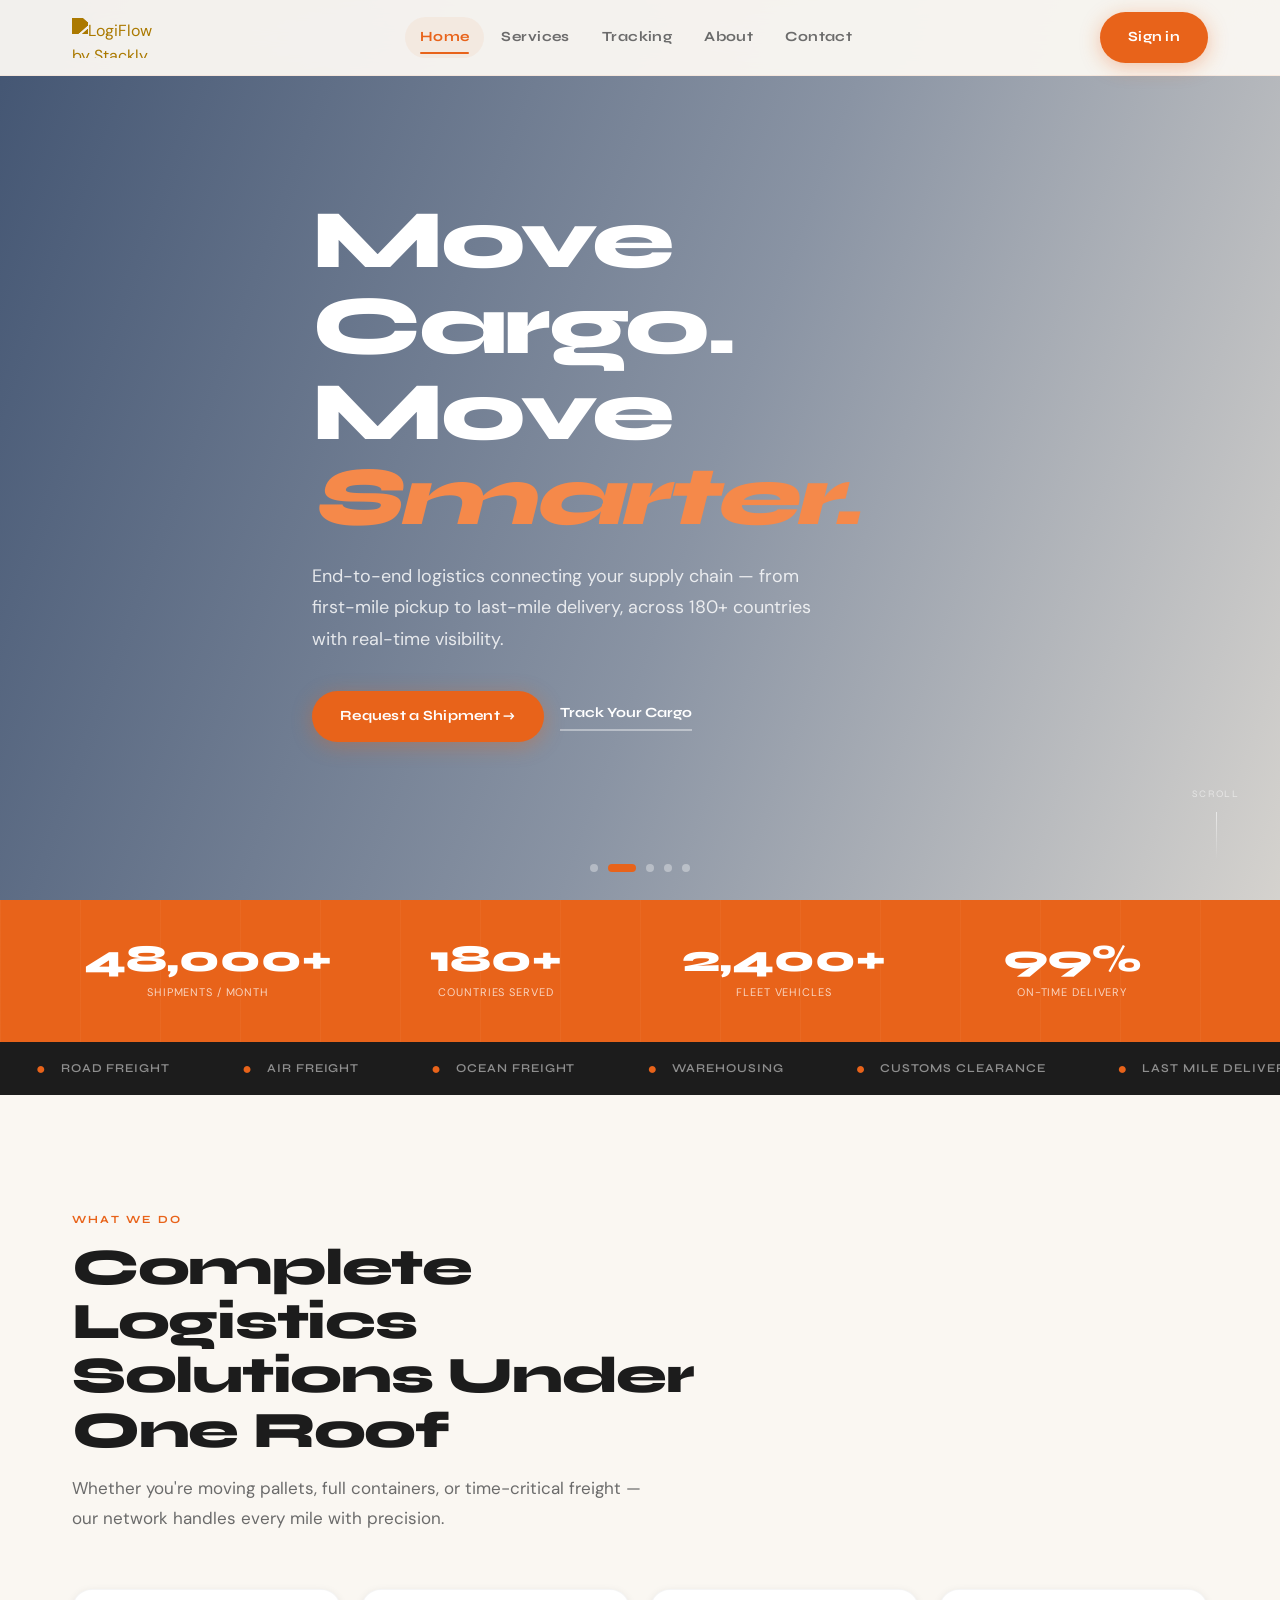
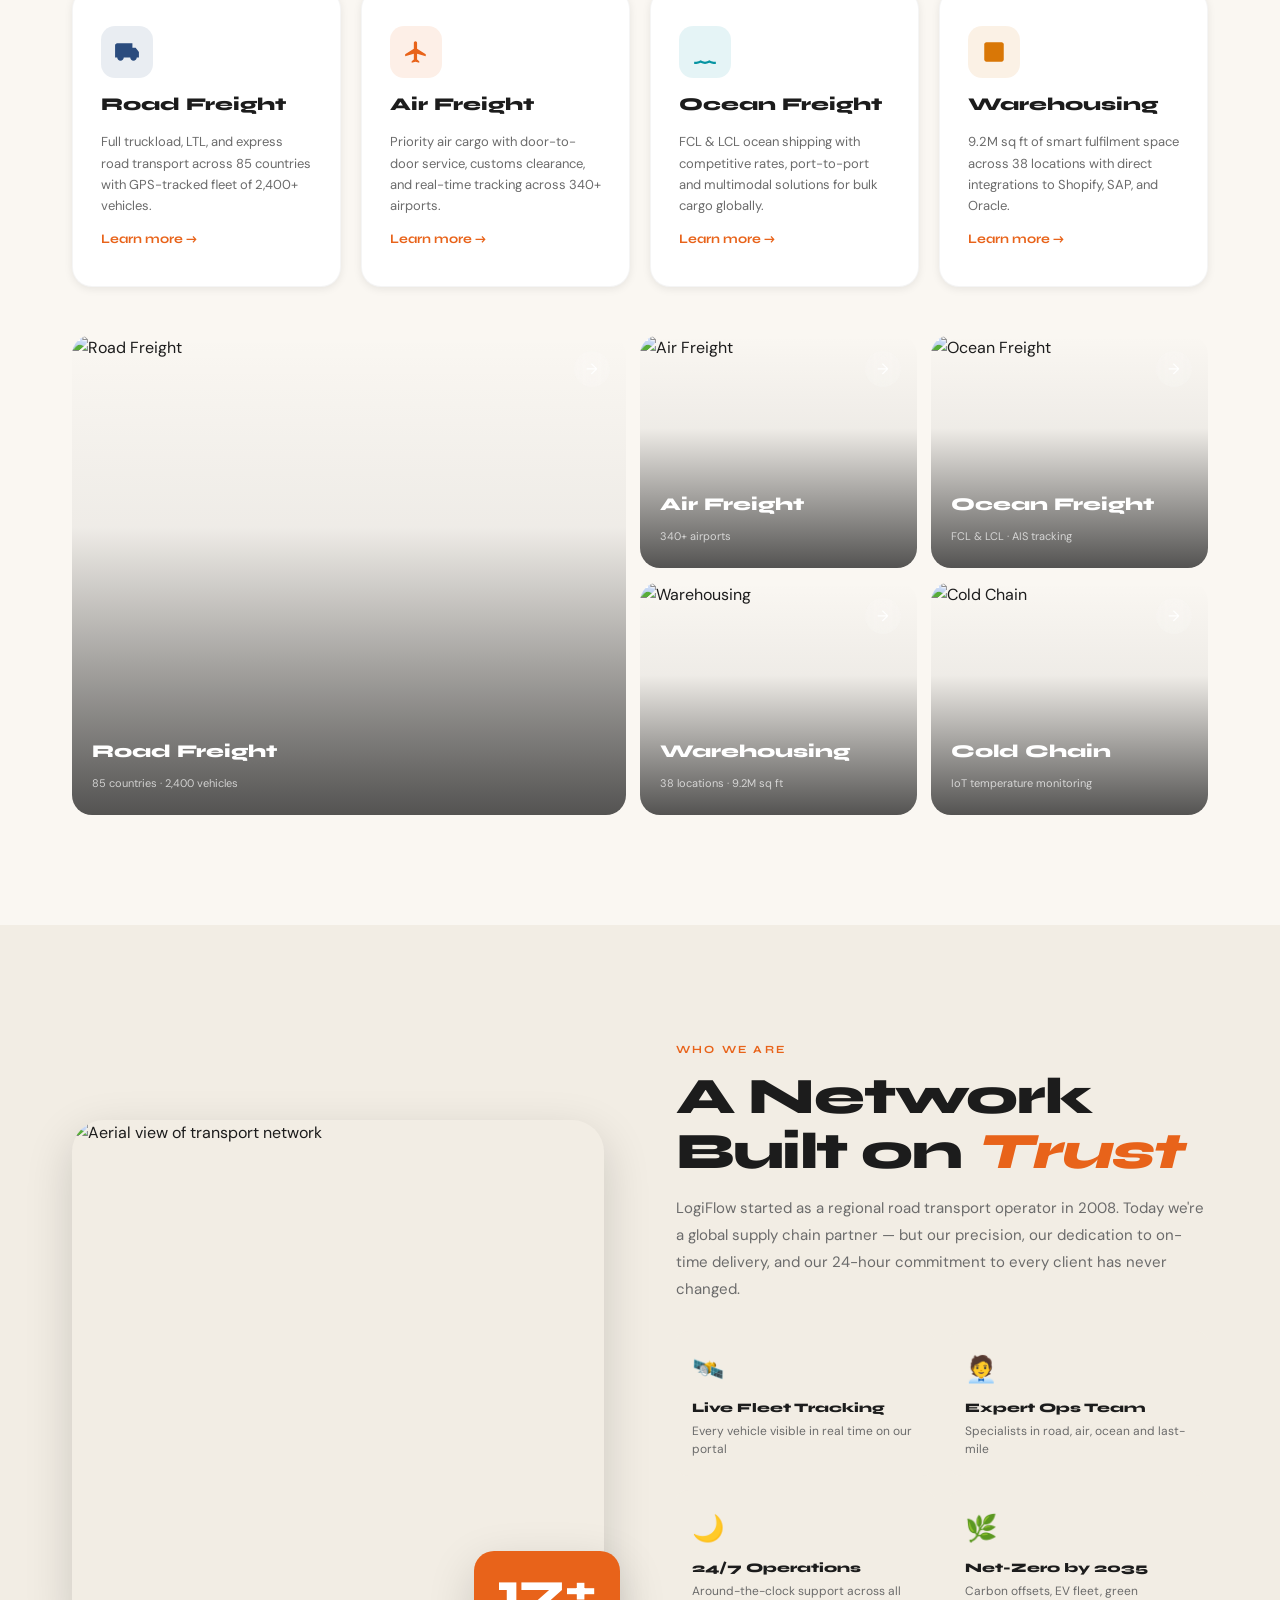
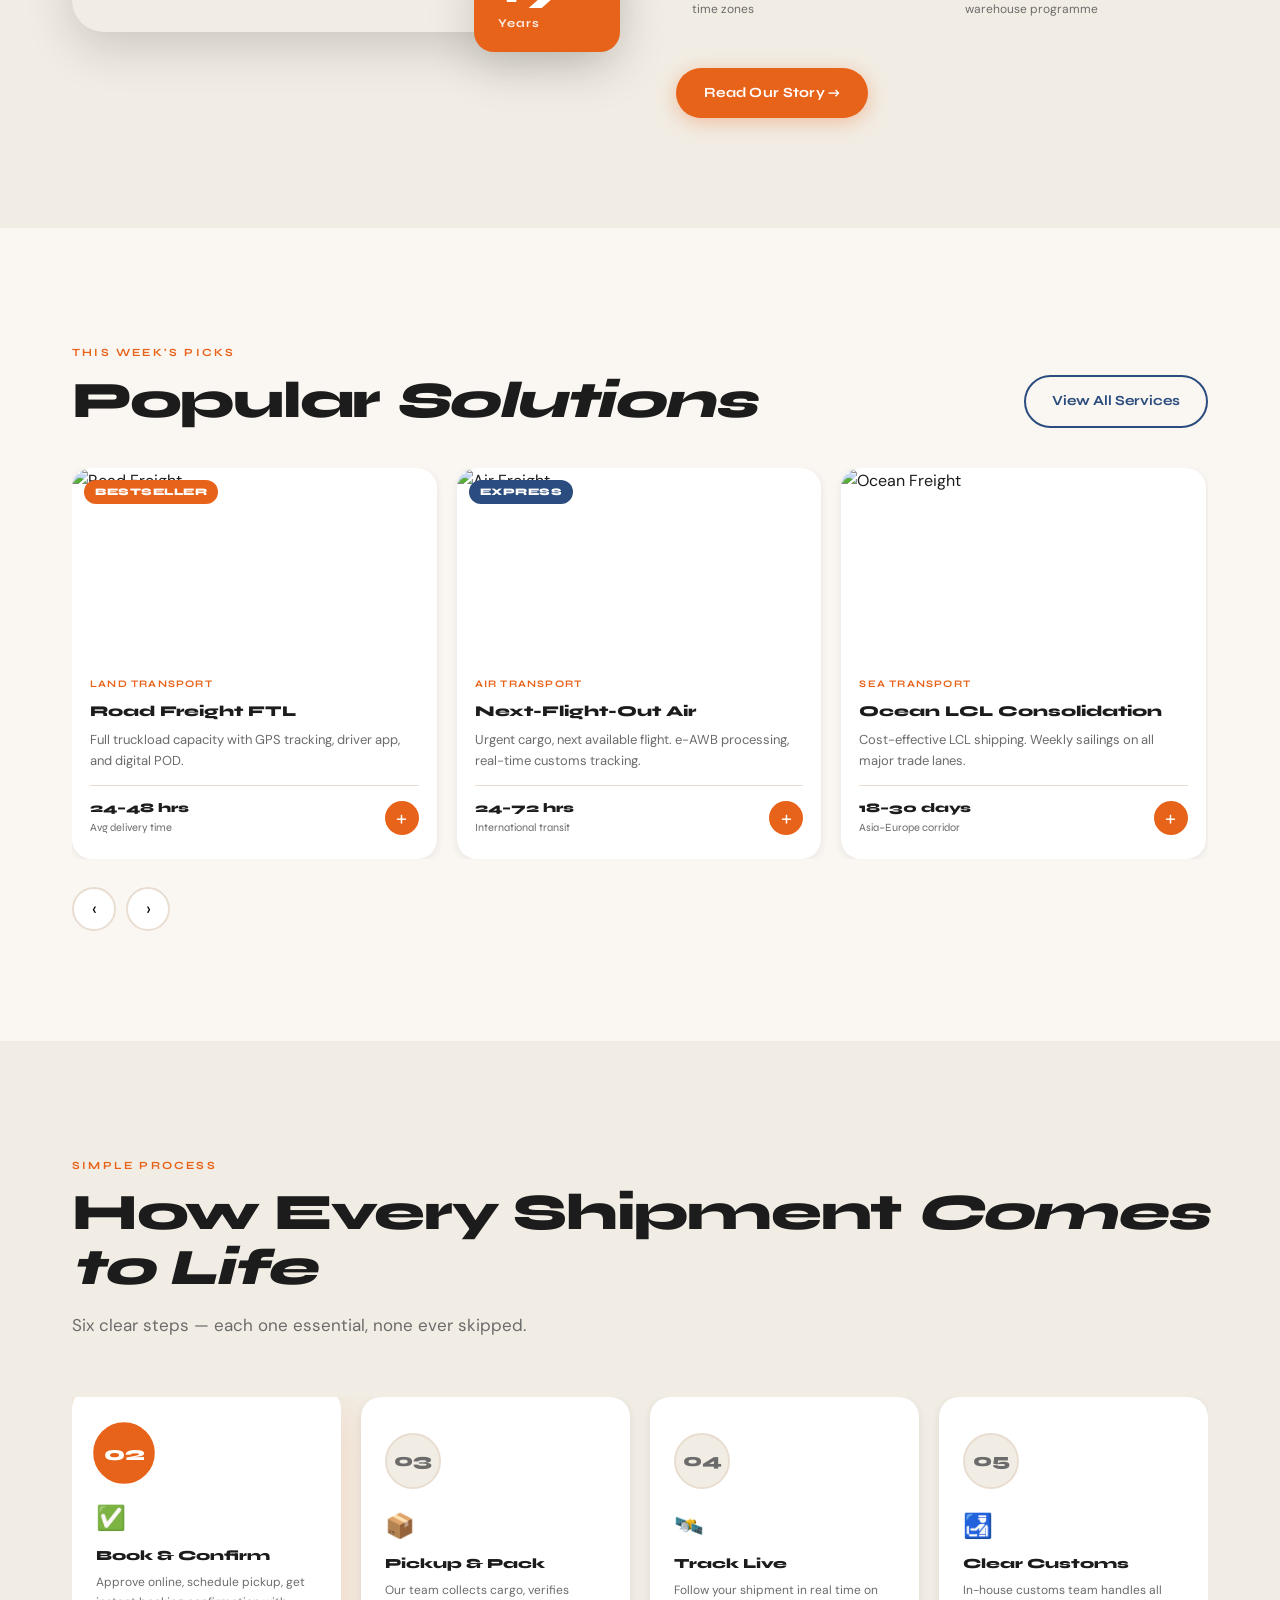
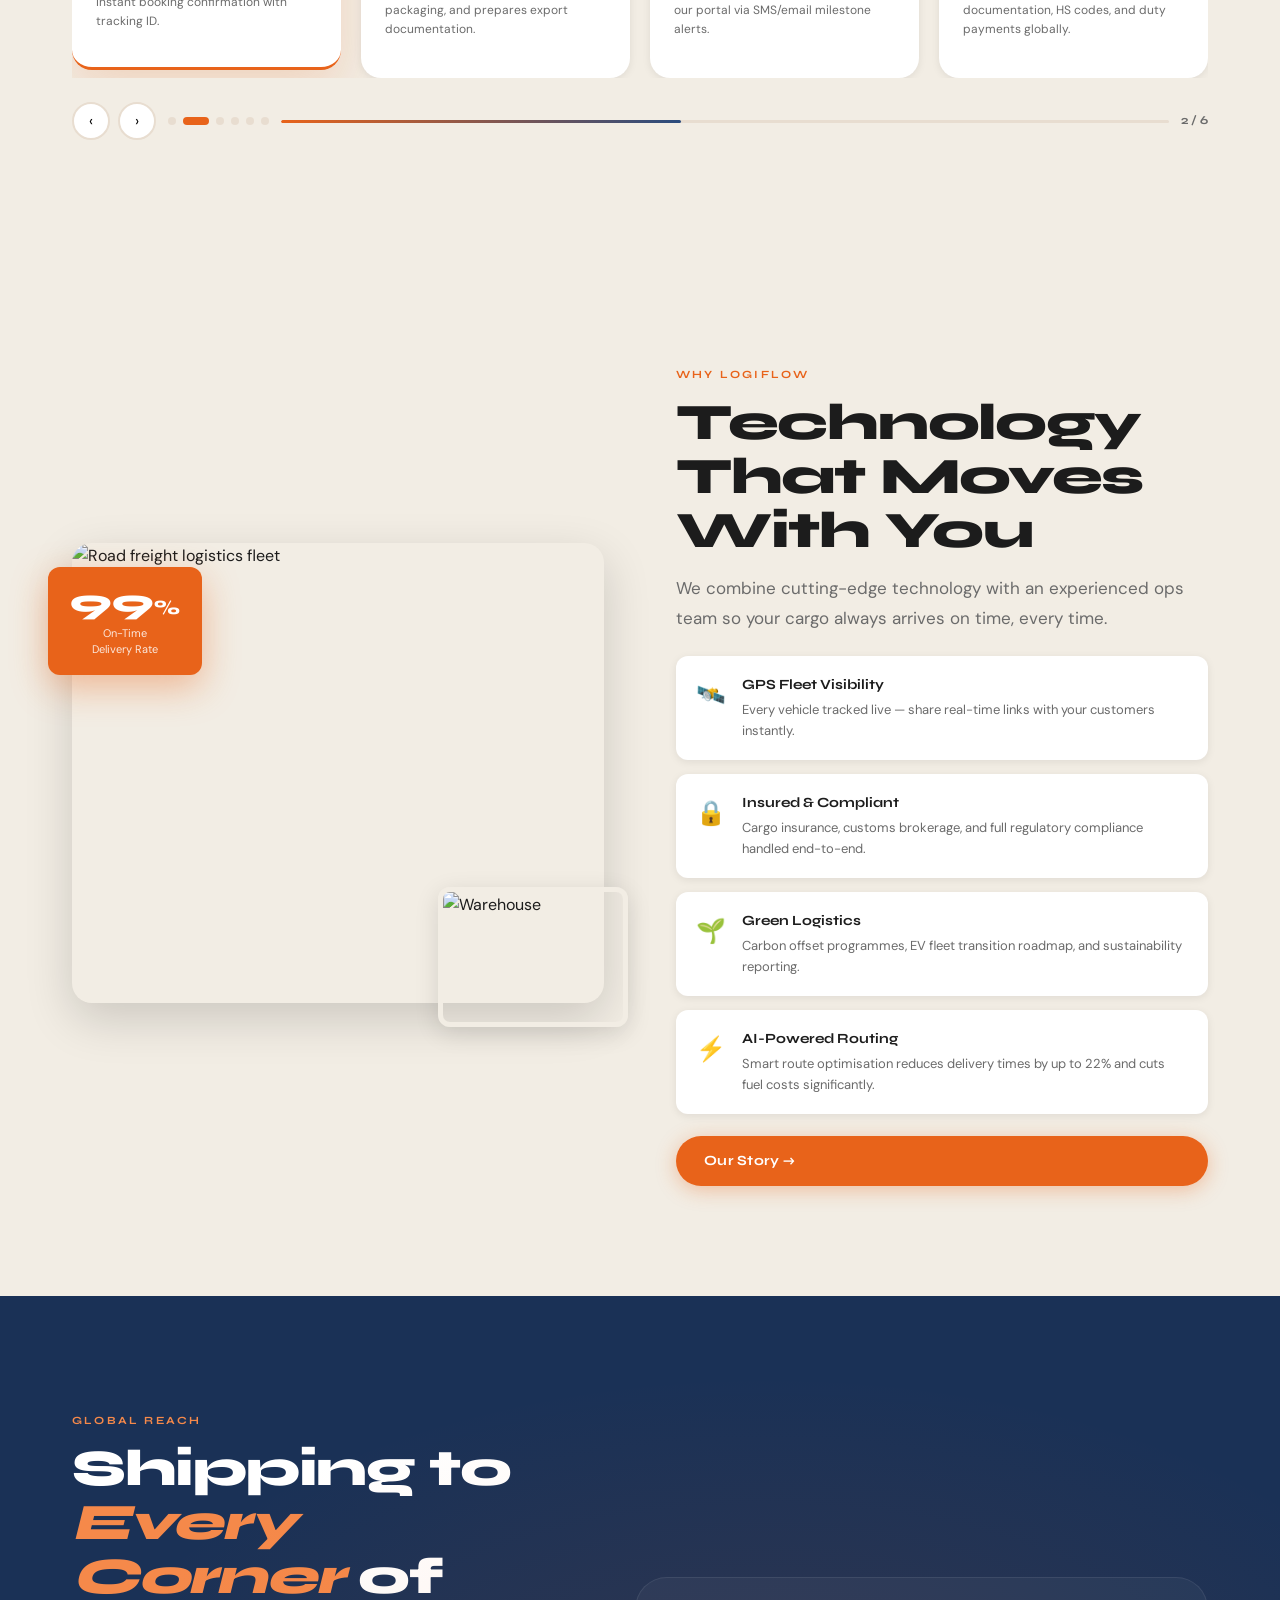
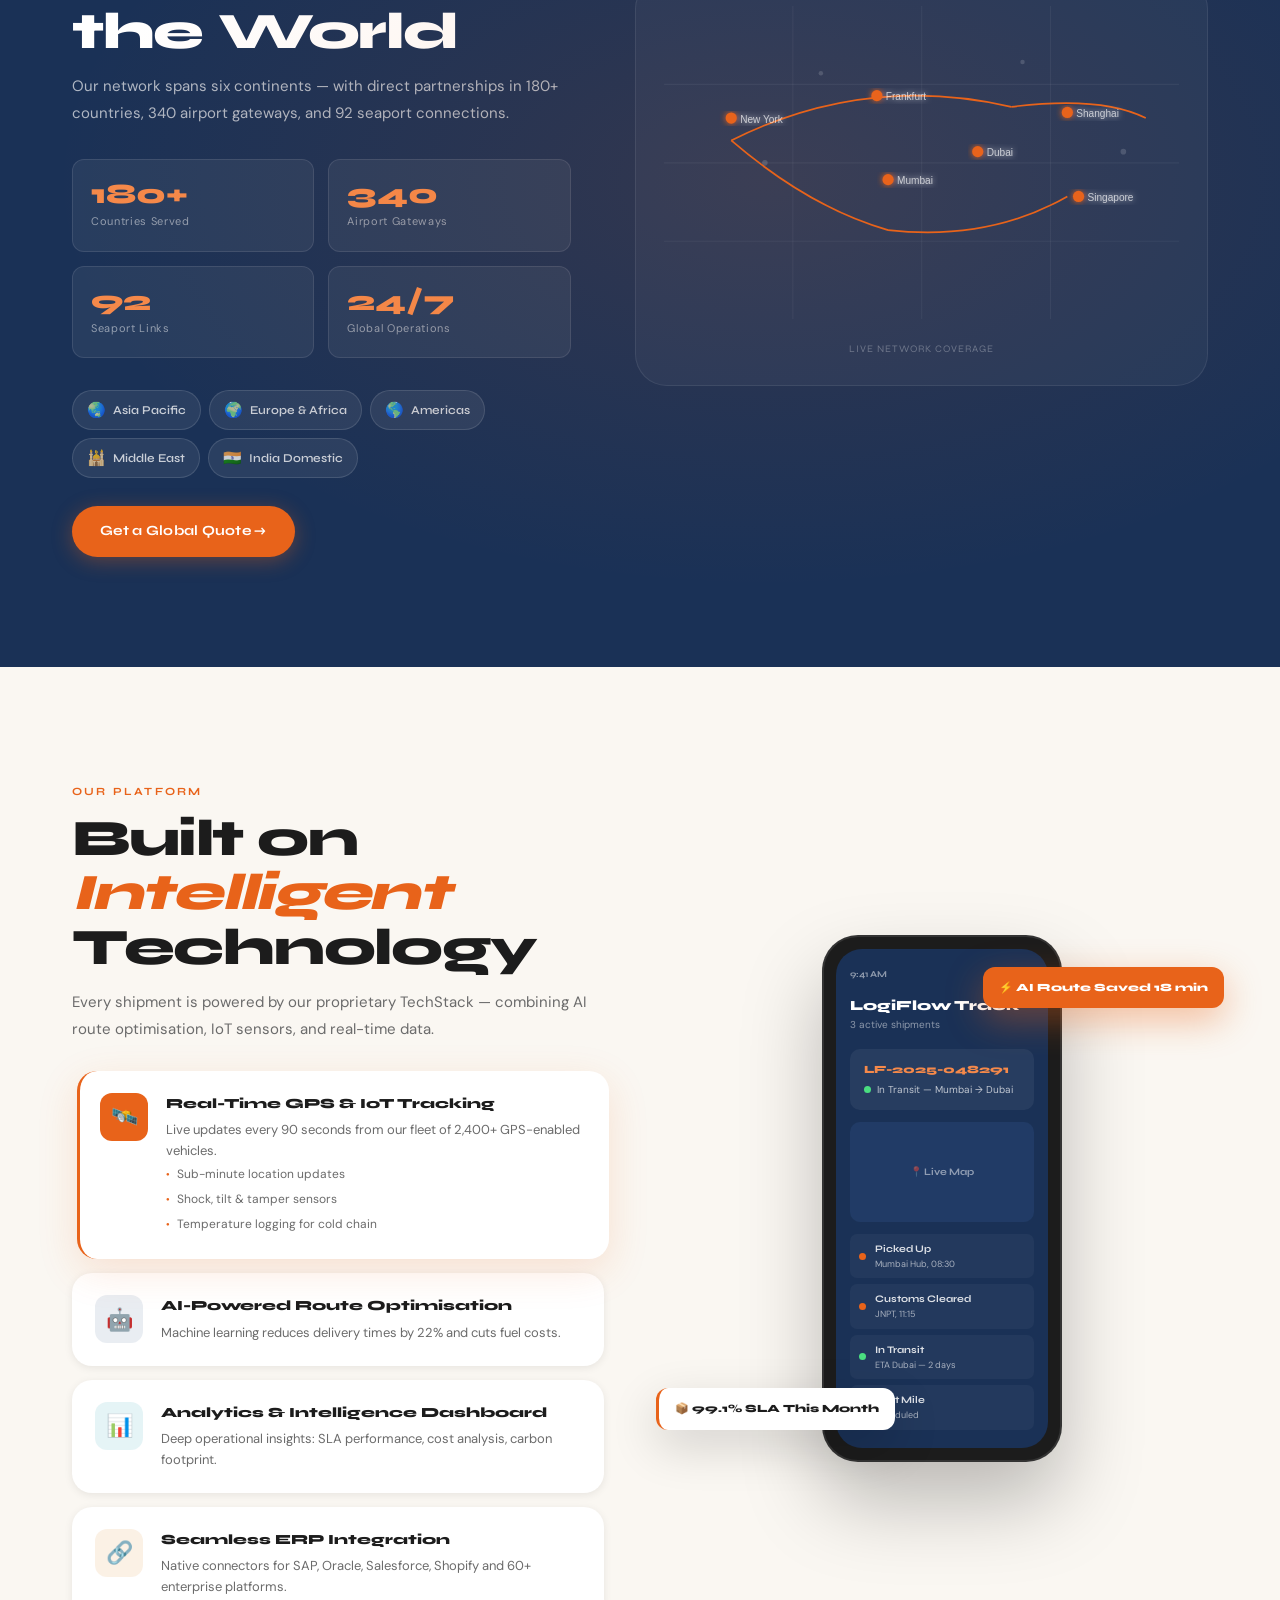
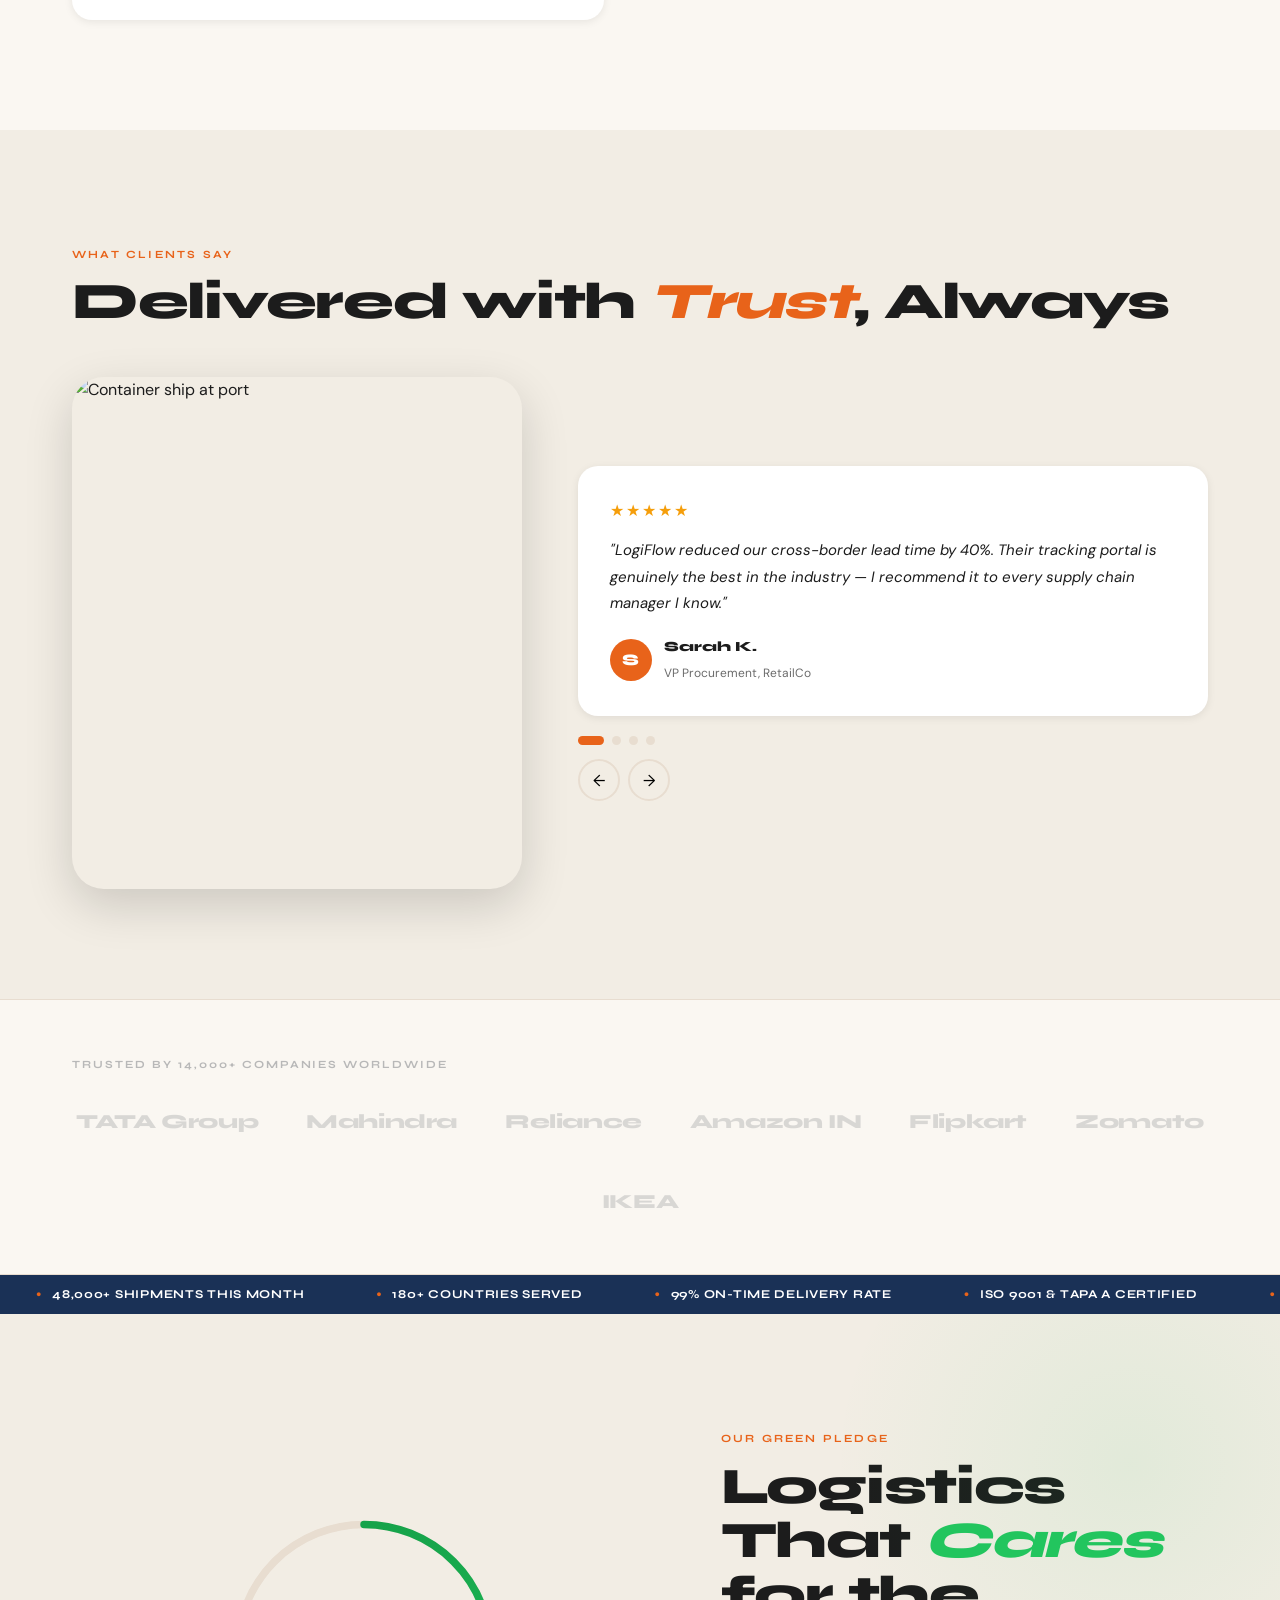
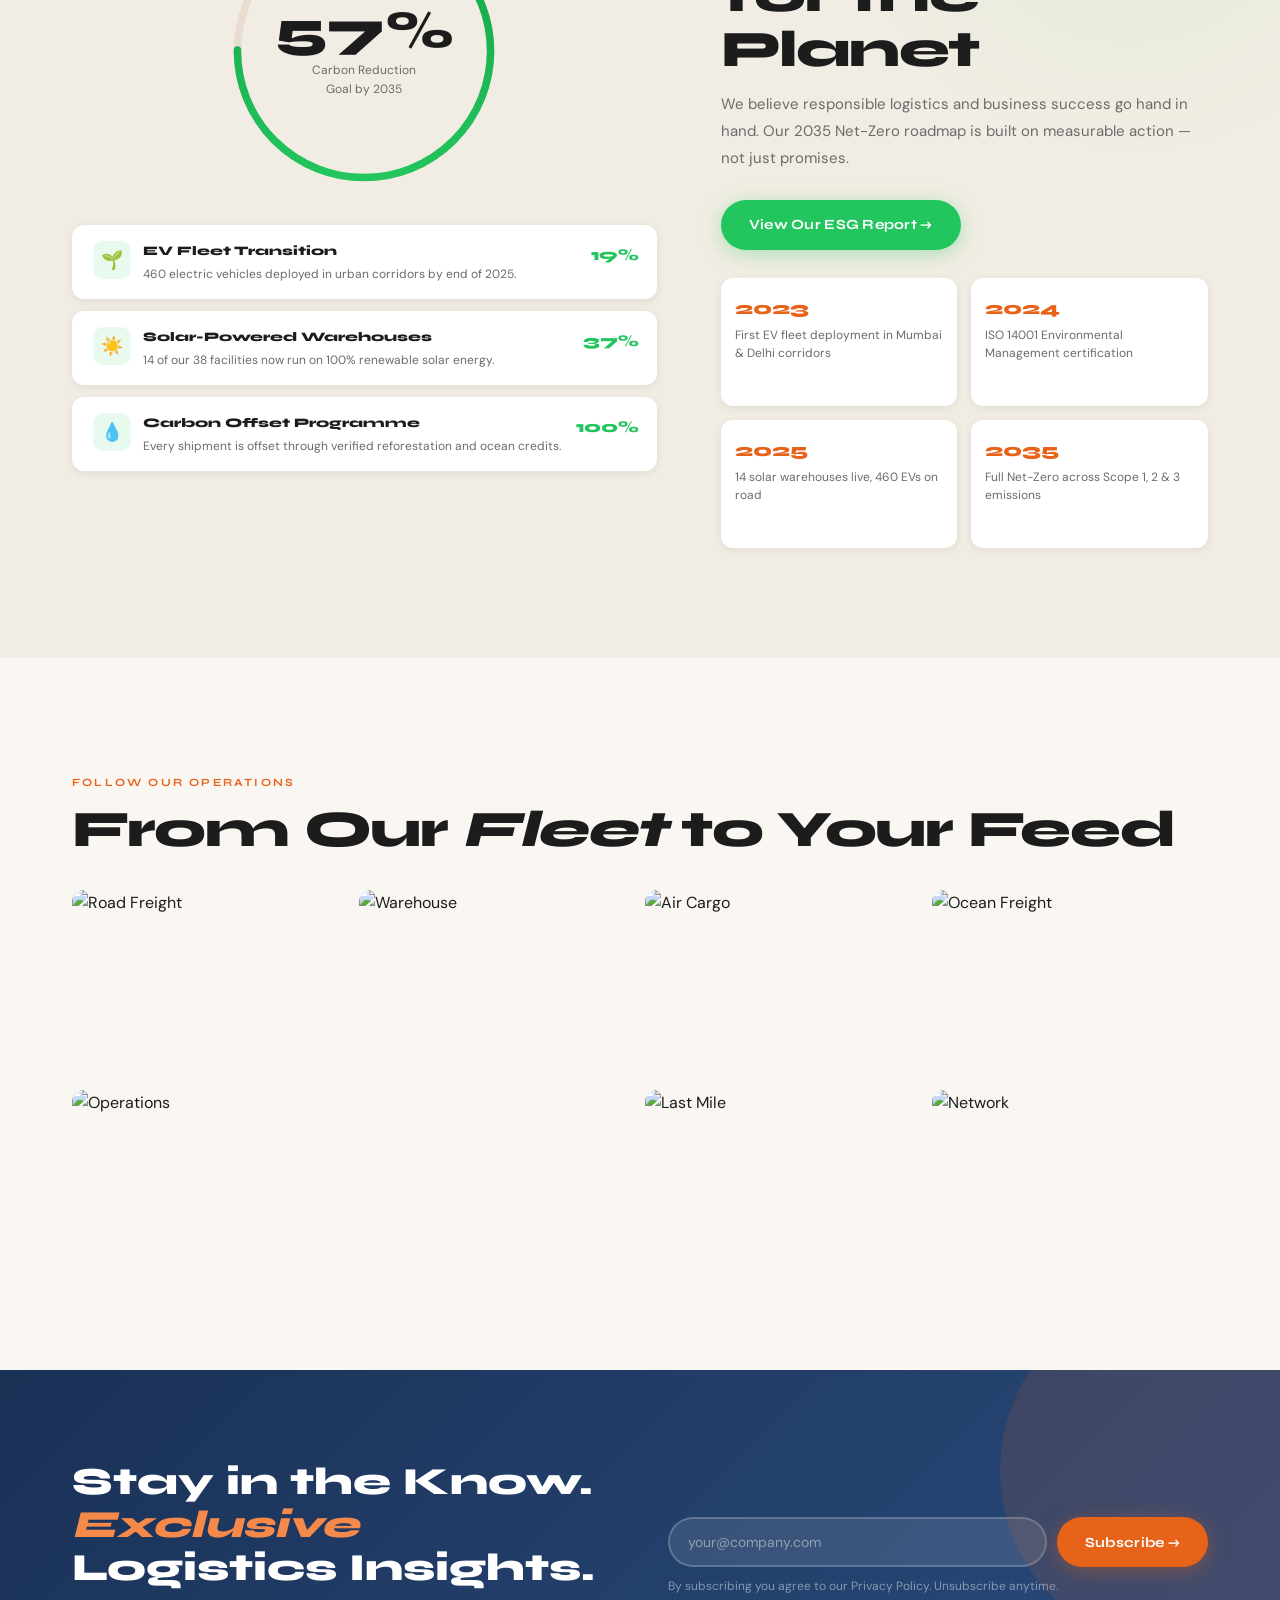
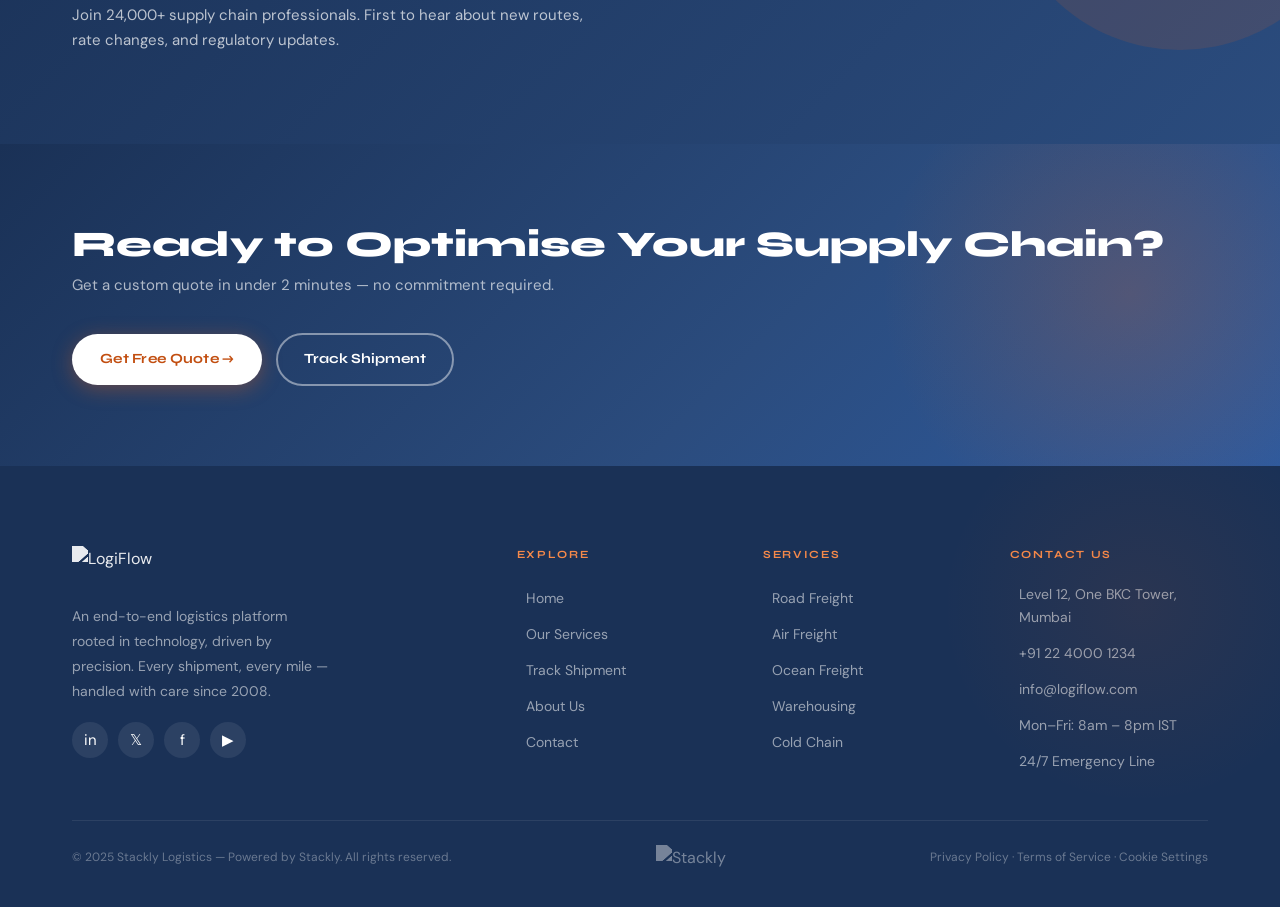
==== index.html @ ea9d813e "update" ====
<!DOCTYPE html>
<html lang="en">
<head>
  <meta charset="UTF-8" />
  <meta name="viewport" content="width=device-width, initial-scale=1.0" />
  <title>LogiFlow — Smart Logistics & Transport | Powered by Stackly</title>
  <link rel="preconnect" href="https://fonts.googleapis.com" />
  <link rel="preconnect" href="https://fonts.gstatic.com" crossorigin />
  <link href="https://fonts.googleapis.com/css2?family=Syne:wght@400;600;700;800&family=DM+Sans:ital,opsz,wght@0,9..40,300;0,9..40,400;0,9..40,500;0,9..40,600;1,9..40,300&display=swap" rel="stylesheet" />
  <style>
/* ============================================================
   DESIGN TOKENS
   ============================================================ */
:root {
  --ivory:     #FAF7F2;
  --cream:     #F2EDE4;
  --warm-tan:  #E8DDD0;
  --orange:    #E8631A;
  --orange-lt: #F5894A;
  --orange-dk: #C24E10;
  --steel:     #2B4C7E;
  --steel-lt:  #3D6499;
  --steel-dk:  #1A3156;
  --charcoal:  #1C1C1C;
  --mid-gray:  #6B6B6B;
  --lt-gray:   #B8B8B8;
  --white:     #FFFFFF;
  --font-display: 'Syne', sans-serif;
  --font-body:    'DM Sans', sans-serif;
  --radius-sm: 6px;
  --radius-md: 12px;
  --radius-lg: 20px;
  --radius-xl: 32px;
  --shadow-sm: 0 2px 8px rgba(0,0,0,0.08);
  --shadow-md: 0 6px 24px rgba(0,0,0,0.12);
  --shadow-lg: 0 16px 48px rgba(0,0,0,0.16);
  --transition: 0.3s cubic-bezier(0.4,0,0.2,1);
  --nav-h: 76px;
}

/* ============================================================
   RESET & BASE
   ============================================================ */
*, *::before, *::after { box-sizing: border-box; margin: 0; padding: 0; }
html { scroll-behavior: smooth; font-size: 16px; }
body {
  font-family: var(--font-body);
  background: var(--ivory);
  color: var(--charcoal);
  line-height: 1.6;
  overflow-x: hidden;
}
img { max-width: 100%; display: block; }
a   { text-decoration: none; color: inherit; }
ul  { list-style: none; }
button { cursor: pointer; border: none; background: none; font-family: inherit; }

/* ============================================================
   UTILITY
   ============================================================ */
.container {
  max-width: 1200px;
  margin: 0 auto;
  padding: 0 clamp(16px, 4vw, 32px);
}
.section { padding: clamp(60px, 10vw, 110px) 0; }
.section-alt { background: var(--cream); }

.section-label {
  display: inline-block;
  font-family: var(--font-display);
  font-size: 11px; font-weight: 700;
  letter-spacing: 0.2em; text-transform: uppercase;
  color: var(--orange); margin-bottom: 12px;
}
.section-title {
  font-family: var(--font-display);
  font-size: clamp(24px, 4vw, 52px);
  font-weight: 800; line-height: 1.06;
  letter-spacing: -0.025em;
}
.section-subtitle {
  font-size: clamp(14px, 2vw, 17px);
  color: var(--mid-gray);
  max-width: 580px; margin-top: 16px; line-height: 1.75;
}
.section-head { max-width: 640px; margin-bottom: 56px; }

/* ============================================================
   BUTTONS
   ============================================================ */
.btn-primary {
  display: inline-flex; align-items: center; gap: 10px;
  background: var(--orange); color: var(--white);
  padding: 14px 28px; border-radius: var(--radius-xl);
  font-family: var(--font-display); font-size: 14px; font-weight: 700;
  letter-spacing: 0.02em; white-space: nowrap;
  transition: all 0.35s cubic-bezier(0.34,1.56,0.64,1);
  box-shadow: 0 4px 20px rgba(232,99,26,0.35);
  position: relative; overflow: hidden;
}
.btn-primary:hover {
  background: var(--orange-dk);
  transform: translateY(-3px) scale(1.02);
  box-shadow: 0 12px 32px rgba(232,99,26,0.5);
}
.btn-primary:active { transform: translateY(-1px) scale(1); }

.btn-secondary {
  display: inline-flex; align-items: center; gap: 10px;
  background: transparent; color: var(--steel);
  padding: 13px 26px; border-radius: var(--radius-xl);
  border: 2px solid var(--steel);
  font-family: var(--font-display); font-size: 14px; font-weight: 700;
  transition: var(--transition); white-space: nowrap;
}
.btn-secondary:hover { background: var(--steel); color: var(--white); transform: translateY(-2px); }

.btn-ghost {
  display: inline-flex; align-items: center; gap: 8px;
  color: var(--orange); font-family: var(--font-display);
  font-size: 13px; font-weight: 700;
  transition: var(--transition);
}
.btn-ghost:hover { gap: 14px; color: var(--orange-dk); }

/* ============================================================
   NAVBAR
   ============================================================ */
.navbar {
  position: fixed; top: 0; left: 0; right: 0; z-index: 1000;
  height: var(--nav-h);
  background: rgba(250,247,242,0.96);
  backdrop-filter: blur(24px) saturate(1.4);
  -webkit-backdrop-filter: blur(24px) saturate(1.4);
  border-bottom: 1px solid rgba(232,99,26,0.08);
  transition: box-shadow 0.4s ease;
}
.navbar.scrolled { box-shadow: 0 4px 40px rgba(0,0,0,0.1); }
.nav-inner {
  display: flex; align-items: center; justify-content: space-between;
  height: 100%; gap: 16px;
}
.nav-logo {
  display: flex; align-items: center; flex-shrink: 0;
  text-decoration: none;
}
.nav-logo img {
  height: 40px; width: auto;
  filter: brightness(0) saturate(100%) invert(42%) sepia(85%) saturate(600%) hue-rotate(10deg) brightness(95%) contrast(105%);
  transition: transform var(--transition);
}
.nav-logo:hover img { transform: scale(1.04); }

.nav-links {
  display: flex; align-items: center; gap: 2px;
  margin: 0 auto;
}
.nav-links a {
  font-family: var(--font-display); font-size: 14px; font-weight: 700;
  color: var(--mid-gray); padding: 9px 15px;
  border-radius: var(--radius-xl); transition: var(--transition);
  letter-spacing: 0.03em; position: relative; white-space: nowrap;
}
.nav-links a::after {
  content: ''; position: absolute; bottom: 4px; left: 15px; right: 15px;
  height: 2px; background: var(--orange);
  transform: scaleX(0); transform-origin: center;
  transition: transform 0.3s ease; border-radius: 2px;
}
.nav-links a:hover::after, .nav-links a.active::after { transform: scaleX(1); }
.nav-links a:hover, .nav-links a.active { color: var(--orange); background: rgba(232,99,26,0.06); }

.nav-cta { flex-shrink: 0; }

/* ============================================================
   HAMBURGER
   ============================================================ */
.hamburger {
  display: none;
  width: 44px; height: 44px; border-radius: 50%;
  align-items: center; justify-content: center; flex-direction: column;
  gap: 5px; cursor: pointer; flex-shrink: 0;
  transition: background 0.3s ease; z-index: 1100;
}
.hamburger:hover { background: rgba(232,99,26,0.08); }
.hamburger span {
  display: block; height: 2.5px; background: var(--charcoal);
  border-radius: 3px; transition: all 0.4s cubic-bezier(0.23,1,0.32,1);
  transform-origin: center;
}
.hamburger span:nth-child(1) { width: 24px; }
.hamburger span:nth-child(2) { width: 18px; }
.hamburger span:nth-child(3) { width: 20px; }
.hamburger.open span:nth-child(1) { transform: translateY(7.5px) rotate(45deg); background: var(--orange); width: 24px; }
.hamburger.open span:nth-child(2) { opacity: 0; transform: scaleX(0); }
.hamburger.open span:nth-child(3) { transform: translateY(-7.5px) rotate(-45deg); background: var(--orange); width: 24px; }

/* ============================================================
   MOBILE MENU
   ============================================================ */
.mobile-menu {
  display: none;
  position: fixed; inset: 0; z-index: 999; pointer-events: none;
}
.mobile-menu::before {
  content: ''; position: absolute; inset: 0;
  background: rgba(26,49,86,0.55); backdrop-filter: blur(4px);
  opacity: 0; transition: opacity 0.4s ease;
}
.mobile-menu.open::before { opacity: 1; }
.mobile-menu-panel {
  position: absolute; top: 0; right: 0; bottom: 0;
  width: min(360px, 90vw);
  background: var(--ivory); display: flex; flex-direction: column;
  transform: translateX(100%);
  transition: transform 0.45s cubic-bezier(0.23,1,0.32,1);
  box-shadow: -24px 0 80px rgba(0,0,0,0.18);
  overflow-y: auto;
}
.mobile-menu.open .mobile-menu-panel { transform: translateX(0); }
.menu-panel-header {
  display: flex; align-items: center; justify-content: space-between;
  padding: 0 24px; height: var(--nav-h);
  border-bottom: 1px solid var(--warm-tan); flex-shrink: 0;
}
.menu-panel-logo img {
  height: 34px; width: auto;
  filter: brightness(0) saturate(100%) invert(42%) sepia(85%) saturate(600%) hue-rotate(10deg) brightness(95%) contrast(105%);
}
.menu-close-btn {
  width: 40px; height: 40px; border-radius: 50%;
  background: var(--cream);
  display: flex; align-items: center; justify-content: center;
  font-size: 18px; color: var(--charcoal); transition: var(--transition);
}
.menu-close-btn:hover { background: var(--orange); color: #fff; transform: rotate(90deg); }
.menu-nav-links { padding: 16px 0; flex: 1; }
.mobile-menu .menu-nav-links a {
  display: flex; align-items: center; justify-content: space-between;
  padding: 0 24px; height: 58px;
  font-family: var(--font-display); font-size: 17px; font-weight: 700;
  color: var(--charcoal); border-left: 3px solid transparent;
  transition: all 0.3s ease;
}
.mobile-menu .menu-nav-links a:hover,
.mobile-menu .menu-nav-links a.active {
  color: var(--orange); border-left-color: var(--orange);
  background: rgba(232,99,26,0.05);
}
.menu-arrow {
  width: 30px; height: 30px; border-radius: 50%;
  background: var(--cream);
  display: flex; align-items: center; justify-content: center;
  font-size: 13px; flex-shrink: 0; transition: all 0.3s ease;
}
.mobile-menu .menu-nav-links a:hover .menu-arrow {
  background: var(--orange); color: #fff; transform: translateX(4px);
}
.menu-panel-footer {
  padding: 20px 24px 36px; border-top: 1px solid var(--warm-tan); flex-shrink: 0;
}
.mobile-cta-btn {
  width: 100%; justify-content: center; font-size: 15px;
  padding: 15px; border-radius: var(--radius-md); margin-bottom: 18px;
}
.menu-contact-info { display: flex; flex-direction: column; gap: 8px; margin-bottom: 16px; }
.menu-contact-item { display: flex; align-items: center; gap: 10px; font-size: 13px; color: var(--mid-gray); }
.mobile-socials { display: flex; gap: 8px; }
.mobile-socials a {
  width: 36px; height: 36px; border-radius: 50%;
  background: var(--cream); display: flex; align-items: center; justify-content: center;
  font-size: 13px; font-weight: 700; color: var(--mid-gray);
  transition: all 0.3s ease; border: none !important;
  border-left: none !important; padding: 0 !important;
}
.mobile-socials a:hover { background: var(--orange); color: #fff; transform: translateY(-3px); }

/* ============================================================
   HERO
   ============================================================ */
.hero {
  position: relative;
  height: 100svh; min-height: 600px;
  display: flex; align-items: center;
  overflow: hidden; padding-top: var(--nav-h);
}
.hero-slider-wrap { position: absolute; inset: 0; }
.hero-slide {
  position: absolute; inset: 0;
  background-size: cover; background-position: center;
  opacity: 0; transform: scale(1.06);
  transition: opacity 1.4s ease, transform 8s ease;
}
.hero-slide.active { opacity: 1; transform: scale(1); }
.hero-overlay {
  position: absolute; inset: 0;
  background: linear-gradient(110deg, rgba(26,49,86,0.82) 0%, rgba(26,49,86,0.5) 55%, rgba(0,0,0,0.15) 100%);
  z-index: 1;
}
.hero-content { position: relative; z-index: 2; max-width: 720px; }
.hero-eyebrow {
  display: inline-flex; align-items: center; gap: 8px;
  background: rgba(255,255,255,0.12); backdrop-filter: blur(12px);
  border: 1px solid rgba(255,255,255,0.22);
  color: #fff; font-size: 12px; font-weight: 600;
  padding: 7px 16px; border-radius: 100px; margin-bottom: 20px;
  animation: slideIn 0.8s ease 0.2s both;
}
.dot-live {
  display: inline-block; width: 8px; height: 8px;
  background: #4ade80; border-radius: 50%;
  animation: pulseDot 1.6s ease infinite;
}
.hero-title {
  font-family: var(--font-display);
  font-size: clamp(32px, 6.5vw, 86px);
  font-weight: 800; line-height: 1.03;
  letter-spacing: -0.03em; color: #fff; margin-bottom: 20px;
  animation: slideUp 0.9s ease 0.4s both;
}
.hero-title .line-1, .hero-title .line-2 { display: block; }
.hero-accent { color: var(--orange-lt); }
.hero-desc {
  font-size: clamp(15px, 2vw, 18px);
  line-height: 1.75; color: rgba(255,255,255,0.82);
  max-width: 520px; margin-bottom: 36px;
  animation: slideUp 0.9s ease 0.6s both;
}
.hero-actions {
  display: flex; gap: 16px; flex-wrap: wrap; margin-bottom: 36px;
  animation: slideUp 0.9s ease 0.8s both;
}
.btn-hero-ghost {
  display: inline-flex; align-items: center; gap: 8px;
  color: #fff; font-family: var(--font-display);
  font-size: 14px; font-weight: 700;
  border-bottom: 2px solid rgba(255,255,255,0.4);
  padding-bottom: 4px; transition: var(--transition); white-space: nowrap;
  align-self: center;
}
.btn-hero-ghost:hover { border-color: #fff; gap: 14px; }
.hero-badges {
  display: flex; gap: 20px; flex-wrap: wrap;
  animation: fadeIn 1s ease 1s both;
}
.hbadge { display: flex; align-items: center; gap: 8px; color: rgba(255,255,255,0.85); font-size: 13px; font-weight: 500; }
.hb-icon {
  width: 20px; height: 20px; border-radius: 50%;
  background: var(--orange); color: #fff;
  font-size: 10px; display: flex; align-items: center; justify-content: center; flex-shrink: 0;
}
.slider-dots {
  position: absolute; bottom: 28px; left: 50%; transform: translateX(-50%);
  z-index: 5; display: flex; gap: 10px;
}
.slider-dots .dot {
  width: 8px; height: 8px; border-radius: 50%;
  background: rgba(255,255,255,0.35); transition: all 0.4s ease;
  padding: 0; cursor: pointer; border: none;
}
.slider-dots .dot.active { background: var(--orange); width: 28px; border-radius: 4px; }
.hero-scroll-cue {
  position: absolute; right: 40px; bottom: 40px; z-index: 5;
  display: flex; flex-direction: column; align-items: center; gap: 10px;
  color: rgba(255,255,255,0.55); font-size: 10px; letter-spacing: 0.18em;
  text-transform: uppercase; font-family: var(--font-display);
}
.scroll-line {
  width: 1px; height: 48px;
  background: linear-gradient(to bottom, rgba(255,255,255,0.6), transparent);
  animation: scrollDown 2s ease infinite;
}

/* ============================================================
   STATS BAR
   ============================================================ */
.stats-bar {
  background: var(--orange); padding: clamp(20px, 4vw, 32px) 0;
  position: relative; overflow: hidden;
}
.stats-bar::before {
  content: ''; position: absolute; inset: 0;
  background: repeating-linear-gradient(90deg,rgba(255,255,255,0.04) 0,rgba(255,255,255,0.04) 1px,transparent 1px,transparent 80px);
}
.stats-inner {
  display: grid;
  grid-template-columns: repeat(4, 1fr);
  gap: 16px; position: relative; align-items: center;
}
.stat-item { text-align: center; padding: 8px 0; }
.stat-num {
  font-family: var(--font-display); font-size: clamp(24px, 4vw, 38px);
  font-weight: 800; color: var(--white); line-height: 1;
}
.stat-label {
  font-size: 11px; color: rgba(255,255,255,0.72);
  margin-top: 6px; letter-spacing: 0.08em; text-transform: uppercase;
}
.stat-divider { display: none; }

/* ============================================================
   MARQUEE
   ============================================================ */
.marquee-strip { background: var(--charcoal); padding: 14px 0; overflow: hidden; }
.marquee-track { display: flex; gap: 0; animation: marquee 22s linear infinite; width: max-content; }
.marquee-item {
  display: flex; align-items: center; gap: 14px; padding: 0 36px;
  white-space: nowrap; font-family: var(--font-display); font-size: 12px;
  font-weight: 600; color: rgba(255,255,255,0.5); letter-spacing: 0.08em; text-transform: uppercase;
}
.m-dot { color: var(--orange); font-size: 16px; }
.marquee-strip:hover .marquee-track { animation-play-state: paused; }

/* ============================================================
   SERVICES GRID
   ============================================================ */
.services-grid {
  display: grid;
  grid-template-columns: repeat(4, 1fr);
  gap: 20px;
}
.service-card {
  background: var(--white); border-radius: var(--radius-lg); padding: clamp(24px, 3vw, 36px) clamp(20px, 2.5vw, 28px);
  box-shadow: var(--shadow-sm); border: 1px solid rgba(0,0,0,0.04);
  transition: all 0.4s cubic-bezier(0.34,1.2,0.64,1);
  display: flex; flex-direction: column; gap: 12px;
  position: relative; overflow: hidden;
}
.service-card::before {
  content: ''; position: absolute; top: 0; left: 0; right: 0;
  height: 3px; background: var(--orange);
  transform: scaleX(0); transform-origin: left; transition: transform 0.4s ease;
}
.service-card:hover::before { transform: scaleX(1); }
.service-card:hover { transform: translateY(-10px); box-shadow: 0 24px 56px rgba(0,0,0,0.14); }
.service-card h3 { font-family: var(--font-display); font-size: 18px; font-weight: 800; }
.service-card p  { font-size: 13px; color: var(--mid-gray); line-height: 1.65; flex: 1; }
.sc-icon-wrap {
  width: 52px; height: 52px; border-radius: 14px;
  display: flex; align-items: center; justify-content: center;
}
.sc-icon-wrap svg { width: 26px; height: 26px; }
.sc-blue   { background: rgba(43,76,126,0.1); } .sc-blue   svg { fill: var(--steel); }
.sc-orange { background: rgba(232,99,26,0.1); } .sc-orange svg { fill: var(--orange); }
.sc-teal   { background: rgba(6,148,162,0.1); } .sc-teal   svg { fill: #0694a2; }
.sc-amber  { background: rgba(217,119,6,0.1); } .sc-amber  svg { fill: #d97706; }

/* ============================================================
   IMAGE CATEGORY GRID
   ============================================================ */
.cat-grid {
  display: grid;
  grid-template-columns: 2fr 1fr 1fr;
  grid-template-rows: 1fr 1fr;
  gap: 14px; margin-top: 48px; height: 480px;
}
.cat-card {
  position: relative; border-radius: var(--radius-lg); overflow: hidden;
  cursor: pointer; display: block;
}
.cat-card img { width: 100%; height: 100%; object-fit: cover; transition: transform 0.6s ease; }
.cat-card:hover img { transform: scale(1.07); }
.cat-big { grid-row: 1 / 3; }
.cat-overlay {
  position: absolute; inset: 0;
  background: linear-gradient(to top, rgba(28,28,28,0.75) 0%, rgba(28,28,28,0.05) 60%, transparent 100%);
  transition: opacity 0.4s;
}
.cat-card:hover .cat-overlay { opacity: 0.85; }
.cat-label { position: absolute; bottom: 20px; left: 20px; }
.cat-label h4 { font-family: var(--font-display); font-size: 18px; font-weight: 800; color: #fff; margin-bottom: 3px; }
.cat-label span { font-size: 11px; color: rgba(255,255,255,0.7); }
.cat-arrow {
  position: absolute; top: 16px; right: 16px;
  width: 36px; height: 36px; background: rgba(255,255,255,0.15);
  backdrop-filter: blur(8px); border-radius: 50%;
  display: flex; align-items: center; justify-content: center;
  font-size: 15px; color: #fff; transition: var(--transition);
}
.cat-card:hover .cat-arrow { background: var(--orange); transform: rotate(45deg); }

/* ============================================================
   WHO WE ARE
   ============================================================ */
.who-inner {
  display: grid;
  grid-template-columns: 1fr 1fr;
  gap: clamp(32px, 6vw, 72px); align-items: center;
}
.who-img-wrap { position: relative; }
.who-img-main { border-radius: var(--radius-xl); overflow: hidden; box-shadow: var(--shadow-lg); }
.who-img-main img { width: 100%; height: clamp(300px, 40vw, 520px); object-fit: cover; display: block; }
.who-img-badge {
  position: absolute; bottom: -20px; right: -16px;
  background: var(--orange); color: #fff;
  border-radius: var(--radius-lg); padding: 18px 24px; box-shadow: var(--shadow-lg);
}
.who-img-badge .badge-num { font-family: var(--font-display); font-size: 40px; font-weight: 800; line-height: 1; display: block; }
.who-img-badge .badge-txt { font-family: var(--font-display); font-size: 12px; font-weight: 700; letter-spacing: 0.08em; opacity: 0.88; }
.who-feats {
  display: grid; grid-template-columns: 1fr 1fr;
  gap: 14px; margin: 28px 0 32px;
}
.who-feat {
  background: var(--cream); border-radius: var(--radius-md); padding: 18px 16px;
  transition: var(--transition);
}
.who-feat:hover { background: rgba(232,99,26,0.07); transform: translateY(-3px); }
.who-feat .wf-emoji { font-size: 26px; margin-bottom: 8px; }
.who-feat strong { display: block; font-family: var(--font-display); font-size: 13px; font-weight: 800; margin-bottom: 3px; }
.who-feat p { font-size: 12px; color: var(--mid-gray); line-height: 1.5; }

/* ============================================================
   FEATURED SOLUTIONS
   ============================================================ */
.featured-grid { overflow: hidden; position: relative; }
.feat-track {
  display: flex; gap: 20px;
  transition: transform 0.5s cubic-bezier(0.4,0,0.2,1);
}
.feat-card {
  flex: 0 0 calc(33.333% - 14px);
  background: var(--white); border-radius: var(--radius-lg);
  overflow: hidden; box-shadow: var(--shadow-sm);
  transition: var(--transition);
}
.feat-card:hover { transform: translateY(-7px); box-shadow: var(--shadow-lg); }
.feat-img { position: relative; overflow: hidden; }
.feat-img img { width: 100%; height: 190px; object-fit: cover; transition: transform 0.6s ease; display: block; }
.feat-card:hover .feat-img img { transform: scale(1.06); }
.feat-badge {
  position: absolute; top: 12px; left: 12px;
  background: var(--orange); color: #fff;
  padding: 4px 11px; border-radius: 100px;
  font-family: var(--font-display); font-size: 10px; font-weight: 800;
  letter-spacing: 0.05em; text-transform: uppercase;
}
.feat-badge.new-badge { background: var(--steel); }
.feat-body { padding: 18px 18px 22px; }
.feat-service { font-family: var(--font-display); font-size: 10px; font-weight: 700; letter-spacing: 0.12em; text-transform: uppercase; color: var(--orange); margin-bottom: 7px; }
.feat-body h4 { font-family: var(--font-display); font-size: 15px; font-weight: 800; margin-bottom: 7px; }
.feat-body p { font-size: 13px; color: var(--mid-gray); line-height: 1.6; margin-bottom: 14px; }
.feat-footer { display: flex; align-items: center; justify-content: space-between; border-top: 1px solid var(--warm-tan); padding-top: 12px; }
.feat-eta { font-family: var(--font-display); font-size: 13px; font-weight: 800; }
.feat-eta span { font-size: 11px; color: var(--mid-gray); font-weight: 400; display: block; }
.feat-add {
  width: 34px; height: 34px; background: var(--orange); color: #fff;
  border-radius: 50%; display: flex; align-items: center; justify-content: center;
  font-size: 20px; transition: all 0.35s cubic-bezier(0.34,1.56,0.64,1);
}
.feat-add:hover { background: var(--orange-dk); transform: scale(1.18) rotate(90deg); }
.feat-nav { display: flex; gap: 10px; margin-top: 28px; }
.feat-btn {
  width: 44px; height: 44px; border-radius: 50%;
  border: 2px solid var(--warm-tan); background: var(--white);
  font-size: 18px; display: flex; align-items: center; justify-content: center;
  transition: all 0.35s cubic-bezier(0.34,1.56,0.64,1);
}
.feat-btn:hover { border-color: var(--orange); background: var(--orange); color: #fff; transform: scale(1.1); }

/* ============================================================
   PROCESS SLIDER
   ============================================================ */
.process-wrap { overflow: hidden; margin-top: 56px; }
.process-track {
  display: flex; gap: 20px;
  transition: transform 0.7s cubic-bezier(0.4,0,0.2,1);
}
.step {
  flex: 0 0 calc(25% - 15px);
  background: var(--white); border-radius: var(--radius-lg); padding: clamp(24px, 3vw, 36px) clamp(18px, 2vw, 24px);
  box-shadow: var(--shadow-sm); transition: all 0.5s cubic-bezier(0.34,1.2,0.64,1);
  position: relative; overflow: hidden; border-bottom: 3px solid transparent;
}
.step.active-step {
  border-color: var(--orange);
  box-shadow: 0 20px 50px rgba(232,99,26,0.18);
  transform: translateY(-8px);
}
.step::before {
  content: ''; position: absolute; top: 0; left: 0; right: 0; height: 3px;
  background: linear-gradient(90deg, var(--orange), var(--steel));
  transform: scaleX(0); transform-origin: left; transition: transform 0.5s ease;
}
.step.active-step::before { transform: scaleX(1); }
.step-num {
  width: 56px; height: 56px; border-radius: 50%;
  background: var(--cream); border: 2px solid var(--warm-tan);
  font-family: var(--font-display); font-size: 18px; font-weight: 800;
  color: var(--mid-gray); display: flex; align-items: center; justify-content: center;
  margin-bottom: 18px; transition: all 0.4s cubic-bezier(0.34,1.56,0.64,1);
}
.step.active-step .step-num { background: var(--orange); color: #fff; border-color: var(--orange); transform: scale(1.1); }
.step-icon { font-size: 24px; margin-bottom: 8px; }
.step h4 { font-family: var(--font-display); font-size: 14px; font-weight: 800; margin-bottom: 6px; }
.step p { font-size: 12px; color: var(--mid-gray); line-height: 1.6; }
.process-progress { display: flex; align-items: center; gap: 12px; margin-top: 24px; flex-wrap: wrap; }
.pp-dots { display: flex; gap: 7px; }
.pp-dot {
  width: 8px; height: 8px; border-radius: 50%;
  background: var(--warm-tan); border: none; cursor: pointer;
  transition: all 0.3s ease; padding: 0;
}
.pp-dot.active { background: var(--orange); width: 26px; border-radius: 4px; }
.pp-bar-wrap { flex: 1; height: 3px; background: var(--warm-tan); border-radius: 3px; overflow: hidden; min-width: 60px; }
.pp-bar { height: 100%; background: linear-gradient(90deg, var(--orange), var(--steel)); border-radius: 3px; width: 0%; transition: width 0.1s linear; }
.pp-counter { font-family: var(--font-display); font-size: 12px; font-weight: 700; color: var(--mid-gray); }
.process-nav-btns { display: flex; gap: 8px; }
.process-nav-btn {
  width: 38px; height: 38px; border-radius: 50%;
  border: 2px solid var(--warm-tan); background: var(--white);
  font-size: 15px; display: flex; align-items: center; justify-content: center;
  transition: all 0.3s ease;
}
.process-nav-btn:hover { border-color: var(--orange); background: var(--orange); color: #fff; }

/* ============================================================
   WHY LOGIFLOW
   ============================================================ */
.why-inner { display: grid; grid-template-columns: 1fr 1fr; gap: clamp(32px, 6vw, 72px); align-items: center; }
.why-media { position: relative; }
.why-img-main { border-radius: var(--radius-lg); overflow: hidden; box-shadow: var(--shadow-lg); }
.why-img-main img { width: 100%; height: clamp(280px, 38vw, 460px); object-fit: cover; }
.why-img-accent {
  position: absolute; bottom: -24px; right: -24px;
  width: 190px; border-radius: var(--radius-md); overflow: hidden;
  box-shadow: var(--shadow-md); border: 5px solid var(--cream);
  animation: floatImg 4s ease-in-out infinite;
}
.why-img-accent img { width: 100%; height: 130px; object-fit: cover; }
.why-float-card {
  position: absolute; top: 24px; left: -24px;
  background: var(--orange); color: #fff;
  padding: 18px 22px; border-radius: var(--radius-md);
  box-shadow: 0 12px 36px rgba(232,99,26,0.4); text-align: center;
  animation: floatCard 3.5s ease-in-out 0.5s infinite;
}
.wfc-num { font-family: var(--font-display); font-size: 36px; font-weight: 800; line-height: 1; }
.wfc-num span { font-size: 20px; }
.wfc-text { font-size: 11px; opacity: 0.85; margin-top: 5px; line-height: 1.4; }
.why-text { display: flex; flex-direction: column; gap: 22px; }
.why-features { display: flex; flex-direction: column; gap: 14px; }
.wf-item {
  display: flex; gap: 16px; align-items: flex-start;
  background: var(--white); padding: 18px 20px;
  border-radius: var(--radius-md); box-shadow: var(--shadow-sm); transition: var(--transition);
}
.wf-item:hover { transform: translateX(7px); box-shadow: var(--shadow-md); }
.wf-icon { font-size: 24px; flex-shrink: 0; margin-top: 2px; }
.wf-item strong { font-family: var(--font-display); font-size: 14px; display: block; margin-bottom: 4px; }
.wf-item p { font-size: 13px; color: var(--mid-gray); }

/* ============================================================
   GLOBAL COVERAGE
   ============================================================ */
.coverage-section {
  background: var(--steel-dk); padding: clamp(60px, 10vw, 110px) 0;
  position: relative; overflow: hidden;
}
.coverage-section::before {
  content: ''; position: absolute; inset: 0;
  background: radial-gradient(ellipse 80% 60% at 60% 50%, rgba(232,99,26,0.12) 0%, transparent 70%);
  pointer-events: none;
}
.coverage-inner {
  display: grid; grid-template-columns: 1fr 1.15fr;
  gap: clamp(32px, 6vw, 64px); align-items: center;
}
.coverage-text .section-label { color: var(--orange-lt); }
.coverage-text .section-title { color: #fff; }
.coverage-text p { color: rgba(255,255,255,0.65); font-size: 15px; line-height: 1.8; margin-top: 14px; }
.coverage-stats {
  display: grid; grid-template-columns: 1fr 1fr;
  gap: 14px; margin: 32px 0;
}
.cov-stat {
  background: rgba(255,255,255,0.06); border: 1px solid rgba(255,255,255,0.1);
  border-radius: var(--radius-md); padding: 20px 18px; transition: var(--transition);
}
.cov-stat:hover { background: rgba(232,99,26,0.12); border-color: rgba(232,99,26,0.3); transform: translateY(-3px); }
.cs-num { font-family: var(--font-display); font-size: 28px; font-weight: 800; color: var(--orange-lt); line-height: 1; }
.cs-label { font-size: 11px; color: rgba(255,255,255,0.5); margin-top: 5px; letter-spacing: 0.06em; }
.map-visual {
  position: relative; border-radius: var(--radius-xl);
  background: rgba(255,255,255,0.04); border: 1px solid rgba(255,255,255,0.08);
  padding: 28px; overflow: hidden;
}
.map-dots-svg { width: 100%; height: auto; }
.map-route {
  stroke: var(--orange); stroke-width: 1.5; fill: none;
  stroke-dasharray: 300; stroke-dashoffset: 300;
  animation: drawRoute 3s ease forwards;
}
.map-route:nth-child(2) { animation-delay: 0.5s; stroke: rgba(232,99,26,0.5); }
.map-route:nth-child(3) { animation-delay: 1s; }
.map-route:nth-child(4) { animation-delay: 1.5s; stroke: rgba(232,99,26,0.5); }
.map-pin-dot { fill: var(--orange); animation: pingMap 2s ease-in-out infinite; }
.map-pin-ring { fill: none; stroke: var(--orange); stroke-width: 1; animation: pingRing 2s ease-in-out infinite; opacity: 0; }
.region-chips { display: flex; flex-wrap: wrap; gap: 8px; margin-top: 24px; }
.region-chip {
  display: flex; align-items: center; gap: 7px;
  background: rgba(255,255,255,0.07); color: rgba(255,255,255,0.75);
  border: 1px solid rgba(255,255,255,0.12); border-radius: 100px;
  padding: 7px 14px; font-size: 12px; font-weight: 600;
  font-family: var(--font-display); transition: var(--transition);
}
.region-chip:hover { background: var(--orange); border-color: var(--orange); color: #fff; }
.chip-flag { font-size: 15px; }

/* ============================================================
   TECH PLATFORM
   ============================================================ */
.tech-section { background: var(--ivory); padding: clamp(60px, 10vw, 110px) 0; position: relative; overflow: hidden; }
.tech-inner { display: grid; grid-template-columns: 1fr 1fr; gap: clamp(32px, 6vw, 72px); align-items: center; }
.tech-cards-col { display: flex; flex-direction: column; gap: 14px; }
.tech-card {
  display: flex; gap: 18px; align-items: flex-start;
  background: var(--white); border-radius: var(--radius-lg); padding: 22px 20px;
  box-shadow: var(--shadow-sm); cursor: pointer;
  transition: all 0.4s cubic-bezier(0.34,1.2,0.64,1);
  border-left: 3px solid transparent;
}
.tech-card.tc-active {
  border-left-color: var(--orange);
  box-shadow: 0 12px 40px rgba(232,99,26,0.15);
  transform: translateX(5px);
}
.tc-icon-box {
  width: 48px; height: 48px; border-radius: 12px;
  display: flex; align-items: center; justify-content: center;
  font-size: 22px; flex-shrink: 0; transition: var(--transition);
}
.bg-orange { background: rgba(232,99,26,0.1); }
.bg-steel  { background: rgba(43,76,126,0.1); }
.bg-teal   { background: rgba(6,148,162,0.1); }
.bg-amber  { background: rgba(217,119,6,0.1); }
.tech-card.tc-active .tc-icon-box { background: var(--orange); }
.tc-text h4 { font-family: var(--font-display); font-size: 14px; font-weight: 800; margin-bottom: 5px; }
.tc-text p { font-size: 13px; color: var(--mid-gray); line-height: 1.6; }
.tc-expand { max-height: 0; overflow: hidden; transition: max-height 0.4s ease; }
.tech-card.tc-active .tc-expand { max-height: 80px; }
.tc-expand li { font-size: 12px; color: var(--mid-gray); padding: 3px 0; display: flex; align-items: center; gap: 7px; }
.tc-expand li::before { content: '●'; color: var(--orange); font-size: 6px; flex-shrink: 0; }

/* Phone mockup */
.tech-visual-col { display: flex; align-items: center; justify-content: center; position: relative; }
.phone-mockup {
  width: 240px; background: var(--charcoal); border-radius: 36px;
  padding: 12px; box-shadow: 0 40px 80px rgba(0,0,0,0.25);
  border: 2px solid rgba(255,255,255,0.1);
  animation: floatPhone 4s ease-in-out infinite;
}
.phone-screen { background: var(--steel-dk); border-radius: 26px; overflow: hidden; padding: 18px 14px; }
.phone-status { display: flex; justify-content: space-between; margin-bottom: 14px; }
.phone-status span { font-size: 9px; color: rgba(255,255,255,0.5); font-family: var(--font-display); font-weight: 700; }
.phone-header { margin-bottom: 16px; }
.phone-header h5 { font-family: var(--font-display); font-size: 14px; font-weight: 800; color: #fff; }
.phone-header p { font-size: 10px; color: rgba(255,255,255,0.5); }
.phone-track-bar { background: rgba(255,255,255,0.06); border-radius: 10px; padding: 12px 14px; margin-bottom: 12px; }
.ptb-id { font-family: var(--font-display); font-size: 11px; font-weight: 800; color: var(--orange-lt); }
.ptb-status { display: flex; align-items: center; gap: 6px; margin-top: 3px; }
.ptb-dot { width: 7px; height: 7px; background: #4ade80; border-radius: 50%; animation: pulseDot 1.5s infinite; }
.ptb-status span { font-size: 10px; color: rgba(255,255,255,0.7); }
.phone-map-mini {
  background: rgba(43,76,126,0.4); border-radius: 10px; height: 100px;
  margin-bottom: 12px; display: flex; align-items: center; justify-content: center;
}
.pmm-label { font-size: 10px; color: rgba(255,255,255,0.5); font-family: var(--font-display); font-weight: 700; }
.phone-route-dots { display: flex; flex-direction: column; gap: 6px; }
.prd-item { display: flex; align-items: center; gap: 9px; padding: 7px 9px; background: rgba(255,255,255,0.04); border-radius: 7px; }
.prd-dot { width: 7px; height: 7px; border-radius: 50%; flex-shrink: 0; }
.prd-dot.done { background: var(--orange); }
.prd-dot.current { background: #4ade80; animation: pulseDot 1.5s infinite; }
.prd-dot.pending { background: rgba(255,255,255,0.2); }
.prd-text { font-size: 9px; color: rgba(255,255,255,0.6); }
.prd-text strong { display: block; font-family: var(--font-display); font-size: 10px; color: rgba(255,255,255,0.85); }
.tech-float-badge {
  position: absolute; top: 32px; right: -16px;
  background: var(--orange); color: #fff;
  padding: 12px 16px; border-radius: var(--radius-md);
  box-shadow: 0 12px 36px rgba(232,99,26,0.4);
  font-family: var(--font-display); font-size: 11px; font-weight: 800;
  animation: floatCard 3.5s ease-in-out 0.5s infinite;
  white-space: nowrap;
}
.tech-float-badge2 {
  position: absolute; bottom: 32px; left: -20px;
  background: var(--white); color: var(--charcoal);
  padding: 12px 16px; border-radius: var(--radius-md);
  box-shadow: var(--shadow-lg);
  font-family: var(--font-display); font-size: 11px; font-weight: 800;
  animation: floatCard 3.5s ease-in-out 1s infinite;
  white-space: nowrap; border-left: 3px solid var(--orange);
}

/* ============================================================
   TESTIMONIALS
   ============================================================ */
.testimonials { background: var(--cream); }
.testi-layout {
  display: grid; grid-template-columns: 1fr 1.4fr;
  gap: clamp(28px, 5vw, 56px); align-items: center; margin-top: 48px;
}
.testi-img-col { border-radius: var(--radius-xl); overflow: hidden; box-shadow: var(--shadow-lg); }
.testi-img-col img { width: 100%; height: clamp(260px, 40vw, 520px); object-fit: cover; display: block; }
.testi-slide { background: var(--white); border-radius: var(--radius-lg); padding: clamp(22px, 3vw, 32px); box-shadow: var(--shadow-sm); display: none; }
.testi-slide.active { display: block; animation: fadeInUp 0.5s ease; }
.testi-stars { color: #f59e0b; font-size: 16px; letter-spacing: 2px; margin-bottom: 14px; }
.testi-quote { font-size: 15px; color: var(--charcoal); line-height: 1.75; font-style: italic; margin-bottom: 20px; }
.testi-author { display: flex; align-items: center; gap: 12px; }
.ta-avatar {
  width: 42px; height: 42px; border-radius: 50%;
  display: flex; align-items: center; justify-content: center;
  color: #fff; font-family: var(--font-display); font-size: 16px; font-weight: 800; flex-shrink: 0;
}
.ta-name { font-family: var(--font-display); font-size: 14px; font-weight: 800; display: block; }
.ta-role { font-size: 12px; color: var(--mid-gray); }
.testi-controls { display: flex; gap: 8px; margin-top: 20px; }
.testi-dot-btn { width: 9px; height: 9px; border-radius: 50%; background: var(--warm-tan); border: none; cursor: pointer; transition: var(--transition); padding: 0; }
.testi-dot-btn.active { background: var(--orange); width: 26px; border-radius: 5px; }
.testi-arrows { display: flex; gap: 8px; margin-top: 14px; }
.testi-btn {
  width: 42px; height: 42px; border-radius: 50%;
  border: 2px solid var(--warm-tan); font-size: 16px; transition: var(--transition);
  display: flex; align-items: center; justify-content: center;
}
.testi-btn:hover { background: var(--orange); border-color: var(--orange); color: #fff; }

/* ============================================================
   PARTNERS
   ============================================================ */
.partners-section { padding: 56px 0; border-top: 1px solid var(--warm-tan); border-bottom: 1px solid var(--warm-tan); }
.partners-inner { display: flex; align-items: center; gap: clamp(24px, 4vw, 48px); flex-wrap: wrap; justify-content: center; }
.partner-logo {
  font-family: var(--font-display); font-size: 20px; font-weight: 800;
  color: var(--lt-gray); letter-spacing: -0.02em; transition: var(--transition);
  filter: grayscale(1); opacity: 0.5;
}
.partner-logo:hover { color: var(--charcoal); opacity: 1; filter: none; }

/* ============================================================
   TICKER
   ============================================================ */
.ticker-bar {
  background: var(--steel-dk); color: #fff; overflow: hidden;
  padding: 10px 0; position: relative; z-index: 10;
}
.ticker-track { display: flex; white-space: nowrap; animation: ticker 28s linear infinite; }
.ticker-item {
  display: inline-flex; align-items: center; gap: 10px; padding: 0 36px;
  font-family: var(--font-display); font-size: 12px; font-weight: 700;
  letter-spacing: 0.06em; text-transform: uppercase;
}
.ticker-dot { color: var(--orange); font-size: 9px; }
.ticker-bar:hover .ticker-track { animation-play-state: paused; }

/* ============================================================
   SUSTAINABILITY
   ============================================================ */
.sustain-section { position: relative; overflow: hidden; padding: clamp(60px, 10vw, 110px) 0; background: var(--cream); }
.sustain-bg-circle {
  position: absolute; width: 600px; height: 600px; border-radius: 50%;
  background: radial-gradient(circle, rgba(34,197,94,0.08) 0%, transparent 70%);
  top: -150px; right: -150px; pointer-events: none;
}
.sustain-inner { display: grid; grid-template-columns: 1.2fr 1fr; gap: clamp(32px, 6vw, 64px); align-items: center; }
.sustain-ring-wrap { width: clamp(200px, 30vw, 300px); height: clamp(200px, 30vw, 300px); position: relative; margin: 0 auto; }
.sustain-ring-svg { width: 100%; height: 100%; }
.ring-track { fill: none; stroke: var(--warm-tan); stroke-width: 8; }
.ring-progress {
  fill: none; stroke-width: 8; stroke-linecap: round;
  stroke-dasharray: 850; stroke-dashoffset: 850;
  transition: stroke-dashoffset 2.5s cubic-bezier(0.4,0,0.2,1);
}
.ring-progress.animated { stroke-dashoffset: 213; }
.ring-center { position: absolute; inset: 0; display: flex; flex-direction: column; align-items: center; justify-content: center; }
.ring-pct { font-family: var(--font-display); font-size: clamp(36px, 6vw, 52px); font-weight: 800; color: var(--charcoal); line-height: 1; }
.ring-label { font-size: 12px; color: var(--mid-gray); margin-top: 5px; text-align: center; }
.sustain-pillars { display: flex; flex-direction: column; gap: 12px; margin-top: 24px; }
.sustain-pillar {
  display: flex; gap: 12px; align-items: flex-start;
  background: var(--white); border-radius: var(--radius-md); padding: 16px 18px;
  box-shadow: var(--shadow-sm); transition: var(--transition); border-left: 3px solid transparent;
}
.sustain-pillar:hover { border-left-color: #22c55e; transform: translateX(5px); }
.sp-icon { width: 38px; height: 38px; border-radius: 10px; background: rgba(34,197,94,0.1); display: flex; align-items: center; justify-content: center; font-size: 18px; flex-shrink: 0; }
.sp-text h5 { font-family: var(--font-display); font-size: 13px; font-weight: 800; margin-bottom: 3px; }
.sp-text p { font-size: 12px; color: var(--mid-gray); line-height: 1.5; }
.sp-pct { font-family: var(--font-display); font-size: 16px; font-weight: 800; color: #22c55e; margin-left: auto; flex-shrink: 0; padding-top: 1px; }
.sustain-text p { font-size: 15px; color: var(--mid-gray); line-height: 1.8; margin-top: 14px; margin-bottom: 28px; }
.sustain-milestones { display: grid; grid-template-columns: 1fr 1fr; gap: 14px; margin-top: 28px; }
.sm-item { background: var(--white); border-radius: var(--radius-md); padding: 16px 14px; box-shadow: var(--shadow-sm); transition: var(--transition); }
.sm-item:hover { transform: translateY(-3px); box-shadow: var(--shadow-md); }
.sm-year { font-family: var(--font-display); font-size: 18px; font-weight: 800; color: var(--orange); }
.sm-item p { font-size: 12px; color: var(--mid-gray); margin-top: 3px; line-height: 1.5; }

/* ============================================================
   GALLERY
   ============================================================ */
.gallery-grid {
  display: grid;
  grid-template-columns: repeat(4, 1fr);
  grid-template-rows: repeat(2, 190px);
  gap: 10px; margin-top: 32px;
}
.gal-item { border-radius: var(--radius-md); overflow: hidden; position: relative; cursor: pointer; }
.gal-item:nth-child(1) { grid-column: 1; grid-row: 1; }
.gal-item:nth-child(2) { grid-column: 2; grid-row: 1 / 3; }
.gal-item:nth-child(3) { grid-column: 3; grid-row: 1; }
.gal-item:nth-child(4) { grid-column: 4; grid-row: 1; }
.gal-item:nth-child(5) { grid-column: 1; grid-row: 2; }
.gal-item:nth-child(6) { grid-column: 3; grid-row: 2; }
.gal-item:nth-child(7) { grid-column: 4; grid-row: 2; }
.gal-item img { width: 100%; height: 100%; object-fit: cover; transition: transform 0.6s ease; display: block; }
.gal-item:hover img { transform: scale(1.07); }
.gal-hover {
  position: absolute; inset: 0; background: rgba(232,99,26,0.65);
  display: flex; align-items: center; justify-content: center;
  opacity: 0; transition: opacity 0.3s; font-size: 26px;
}
.gal-item:hover .gal-hover { opacity: 1; }

/* ============================================================
   NEWSLETTER
   ============================================================ */
.newsletter-section {
  background: linear-gradient(135deg, var(--steel-dk) 0%, var(--steel) 100%);
  padding: clamp(60px, 10vw, 90px) 0; position: relative; overflow: hidden;
}
.newsletter-section::before {
  content: ''; position: absolute; top: -80px; right: -80px;
  width: 360px; height: 360px; border-radius: 50%;
  background: rgba(232,99,26,0.12); pointer-events: none;
}
.newsletter-inner { display: grid; grid-template-columns: 1fr 1fr; gap: clamp(28px, 5vw, 56px); align-items: center; }
.nl-text h2 { font-family: var(--font-display); font-size: clamp(22px, 3vw, 40px); font-weight: 800; color: #fff; line-height: 1.12; margin-bottom: 14px; }
.nl-text h2 em { color: var(--orange-lt); font-style: italic; }
.nl-text p { color: rgba(255,255,255,0.7); font-size: 15px; line-height: 1.7; }
.nl-input-row { display: flex; gap: 10px; }
.nl-input {
  flex: 1; padding: 14px 18px; font-size: 14px; font-family: var(--font-body);
  border: 2px solid rgba(255,255,255,0.2); border-radius: var(--radius-xl);
  color: #fff; background: rgba(255,255,255,0.1); outline: none; transition: var(--transition);
  min-width: 0;
}
.nl-input::placeholder { color: rgba(255,255,255,0.45); }
.nl-input:focus { border-color: var(--orange); background: rgba(255,255,255,0.15); }
.nl-fine { font-size: 12px; color: rgba(255,255,255,0.45); margin-top: 10px; }

/* ============================================================
   CTA BANNER
   ============================================================ */
.cta-banner {
  background: linear-gradient(135deg, var(--steel-dk) 0%, var(--steel) 60%, #2d5a9e 100%);
  padding: clamp(56px, 8vw, 80px) 0; position: relative; overflow: hidden;
}
.cta-banner::before {
  content: ''; position: absolute; top: -100px; right: -100px;
  width: 500px; height: 500px;
  background: radial-gradient(circle, rgba(232,99,26,0.2) 0%, transparent 70%);
  pointer-events: none;
}
.cta-inner { display: flex; align-items: center; justify-content: space-between; gap: 36px; flex-wrap: wrap; position: relative; }
.cta-inner h2 { font-family: var(--font-display); font-size: clamp(22px, 3.5vw, 36px); font-weight: 800; color: #fff; line-height: 1.15; }
.cta-inner p { color: rgba(255,255,255,0.65); margin-top: 8px; font-size: 15px; }
.cta-actions { display: flex; gap: 14px; flex-wrap: wrap; align-items: center; }

/* ============================================================
   FOOTER
   ============================================================ */
.footer { background: var(--steel-dk); color: var(--white); padding: clamp(56px, 8vw, 80px) 0 36px; position: relative; overflow: hidden; }
.footer::before {
  content: ''; position: absolute; top: -60px; right: -60px;
  width: 400px; height: 400px;
  background: radial-gradient(circle, rgba(232,99,26,0.08) 0%, transparent 70%);
  pointer-events: none;
}
.footer-grid {
  display: grid; grid-template-columns: 2fr 1fr 1fr 1fr;
  gap: clamp(24px, 4vw, 48px); margin-bottom: 48px;
}
.footer-brand .footer-logo { margin-bottom: 18px; }
.footer-brand .footer-logo img { height: 40px; width: auto; filter: brightness(0) invert(1); opacity: 0.9; }
.footer-brand p { font-size: 14px; line-height: 1.8; color: rgba(255,255,255,0.55); max-width: 260px; }
.footer-social { display: flex; gap: 10px; margin-top: 18px; }
.footer-social a {
  width: 36px; height: 36px; border-radius: 50%;
  background: rgba(255,255,255,0.08);
  display: flex; align-items: center; justify-content: center;
  font-size: 15px; transition: all 0.35s cubic-bezier(0.34,1.56,0.64,1);
}
.footer-social a:hover { background: var(--orange); transform: translateY(-4px) scale(1.1); }
.footer-col h4 {
  font-family: var(--font-display); font-size: 11px; font-weight: 700;
  letter-spacing: 0.15em; text-transform: uppercase;
  color: var(--orange-lt); margin-bottom: 20px;
}
.footer-col ul li + li { margin-top: 10px; }
.footer-col ul li a { font-size: 14px; color: rgba(255,255,255,0.55); transition: var(--transition); display: inline-flex; align-items: center; gap: 0; }
.footer-col ul li a::before { content: '→'; font-size: 11px; opacity: 0; transform: translateX(-8px); transition: var(--transition); margin-right: 0; }
.footer-col ul li a:hover { color: var(--white); }
.footer-col ul li a:hover::before { opacity: 1; transform: translateX(0); margin-right: 5px; }
.footer-bottom {
  border-top: 1px solid rgba(255,255,255,0.08); padding-top: 24px;
  display: flex; align-items: center; justify-content: space-between; gap: 14px; flex-wrap: wrap;
}
.footer-bottom p { font-size: 12px; color: rgba(255,255,255,0.35); }
.footer-bottom-logo img { height: 26px; width: auto; filter: brightness(0) invert(1); opacity: 0.4; }

/* ============================================================
   AOS
   ============================================================ */
[data-aos] {
  opacity: 0; transform: translateY(28px);
  transition: opacity 0.7s cubic-bezier(0.4,0,0.2,1), transform 0.7s cubic-bezier(0.4,0,0.2,1);
}
[data-aos].aos-animate { opacity: 1; transform: none; }
[data-aos="fade-left"]  { transform: translateX(-28px); }
[data-aos="fade-left"].aos-animate  { transform: none; }
[data-aos="fade-right"] { transform: translateX(28px); }
[data-aos="fade-right"].aos-animate { transform: none; }

/* ============================================================
   KEYFRAMES
   ============================================================ */
@keyframes slideUp  { from { opacity:0; transform:translateY(32px); } to { opacity:1; transform:none; } }
@keyframes slideIn  { from { opacity:0; transform:translateX(-28px); } to { opacity:1; transform:none; } }
@keyframes fadeIn   { from { opacity:0; } to { opacity:1; } }
@keyframes fadeInUp { from { opacity:0; transform:translateY(12px); } to { opacity:1; transform:none; } }
@keyframes floatImg  { 0%,100% { transform:translateY(0); } 50% { transform:translateY(-8px); } }
@keyframes floatCard { 0%,100% { transform:translateY(0) rotate(-1deg); } 50% { transform:translateY(-10px) rotate(0deg); } }
@keyframes floatPhone { 0%,100% { transform:translateY(0) rotate(-2deg); } 50% { transform:translateY(-14px) rotate(0deg); } }
@keyframes pulseDot  { 0%,100% { box-shadow:0 0 0 0 rgba(74,222,128,0.6); } 50% { box-shadow:0 0 0 6px rgba(74,222,128,0); } }
@keyframes scrollDown { 0% { transform:scaleY(0); transform-origin:top; } 50% { transform:scaleY(1); transform-origin:top; } 50.01% { transform-origin:bottom; } 100% { transform:scaleY(0); transform-origin:bottom; } }
@keyframes marquee  { from { transform:translateX(0); } to { transform:translateX(-50%); } }
@keyframes ticker   { from { transform:translateX(0); } to { transform:translateX(-50%); } }
@keyframes drawRoute { to { stroke-dashoffset: 0; } }
@keyframes pingMap  { 0%,100% { transform:scale(1); } 50% { transform:scale(1.3); } }
@keyframes pingRing { 0% { r:4px; opacity:0.8; } 100% { r:14px; opacity:0; } }
@keyframes rippleAnim { to { transform:scale(1); opacity:0; } }
@keyframes shakeX { 0%,100% { transform:translateX(0); } 20%,60% { transform:translateX(-6px); } 40%,80% { transform:translateX(6px); } }

/* ============================================================
   RESPONSIVE — TABLET: ≤1100px
   ============================================================ */
@media (max-width: 1100px) {
  .services-grid  { grid-template-columns: repeat(2, 1fr); }
  .why-inner      { grid-template-columns: 1fr; }
  .why-media      { max-width: 520px; margin: 0 auto; }
  .footer-grid    { grid-template-columns: 1fr 1fr; }
  .coverage-inner { grid-template-columns: 1fr; gap: 40px; }
  .tech-inner     { grid-template-columns: 1fr; gap: 40px; }
  .phone-mockup   { width: 220px; }
  .sustain-inner  { grid-template-columns: 1fr; gap: 40px; }
  .testi-layout   { grid-template-columns: 1fr; gap: 36px; }
  .testi-img-col img { height: 300px; }
  .newsletter-inner { grid-template-columns: 1fr; gap: 32px; }
}

/* ============================================================
   RESPONSIVE — MOBILE: ≤768px
   ============================================================ */
@media (max-width: 768px) {
  :root { --nav-h: 64px; }

  /* Navbar */
  .nav-links, .nav-cta { display: none; }
  .hamburger { display: flex; }
  .mobile-menu { display: block; }

  /* Section spacing */
  .section { padding: clamp(48px, 8vw, 72px) 0; }

  /* Hero */
  .hero { min-height: 100svh; }
  .hero-title { font-size: clamp(28px, 8vw, 48px); }
  .hero-desc { font-size: 14px; max-width: 100%; }
  .hero-actions { gap: 12px; }
  .hero-badges { gap: 12px; }
  .hero-scroll-cue { display: none; }

  /* Stats */
  .stats-inner {
    grid-template-columns: repeat(2, 1fr);
    gap: 12px;
  }
  .stat-num { font-size: clamp(22px, 5vw, 32px); }

  /* Services grid */
  .services-grid { grid-template-columns: 1fr 1fr; gap: 14px; }

  /* Category image grid */
  .cat-grid {
    grid-template-columns: 1fr 1fr;
    grid-template-rows: 200px 130px 130px;
    height: auto;
  }
  .cat-big { grid-column: 1 / 3; grid-row: 1; }
  .cat-card:nth-child(2) { grid-column: 1; grid-row: 2; }
  .cat-card:nth-child(3) { grid-column: 2; grid-row: 2; }
  .cat-card:nth-child(4) { grid-column: 1; grid-row: 3; }
  .cat-card:nth-child(5) { grid-column: 2; grid-row: 3; }

  /* Who we are */
  .who-inner { grid-template-columns: 1fr; gap: 32px; }
  .who-img-badge { bottom: 14px; right: 14px; }
  .who-img-badge .badge-num { font-size: 32px; }
  .who-feats { grid-template-columns: 1fr 1fr; }

  /* Featured cards */
  .feat-card { flex: 0 0 calc(85vw - 32px); }

  /* Process */
  .step { flex: 0 0 calc(90vw - 32px); }
  .process-nav-btns { display: flex; }

  /* Why */
  .why-inner { grid-template-columns: 1fr; }
  .why-img-accent { display: none; }
  .why-float-card { left: 12px; top: 12px; padding: 14px 16px; }
  .wfc-num { font-size: 28px; }

  /* Gallery */
  .gallery-grid {
    grid-template-columns: repeat(2, 1fr);
    grid-template-rows: repeat(4, 150px);
    gap: 8px;
  }
  .gal-item { grid-column: auto !important; grid-row: auto !important; }

  /* Coverage */
  .coverage-stats { grid-template-columns: 1fr 1fr; }
  .region-chips { gap: 7px; }

  /* Tech */
  .tech-visual-col { display: none; }

  /* Testimonials */
  .testi-layout { grid-template-columns: 1fr; }
  .testi-img-col { display: none; }

  /* Sustain */
  .sustain-inner { grid-template-columns: 1fr; }
  .sustain-milestones { grid-template-columns: 1fr 1fr; }

  /* Newsletter */
  .newsletter-inner { grid-template-columns: 1fr; gap: 24px; }

  /* CTA */
  .cta-inner { text-align: center; justify-content: center; }
  .cta-actions { justify-content: center; }

  /* Footer */
  .footer-grid { grid-template-columns: 1fr 1fr; gap: 28px; }
  .footer-bottom { flex-direction: column; text-align: center; }
  .footer-bottom-logo { display: none; }
}

/* ============================================================
   RESPONSIVE — SMALL MOBILE: ≤540px
   ============================================================ */
@media (max-width: 540px) {
  :root { --nav-h: 60px; }

  /* Hero actions — stack vertically */
  .hero-actions { flex-direction: column; align-items: flex-start; gap: 14px; }
  .hero-badges { flex-direction: column; gap: 8px; }

  /* Stats — 2x2 */
  .stats-inner { grid-template-columns: 1fr 1fr; }

  /* Services full-width on very small */
  .services-grid { grid-template-columns: 1fr; gap: 12px; }

  /* Cat grid simplified */
  .cat-grid {
    grid-template-columns: 1fr;
    grid-template-rows: 200px 140px 140px 140px 140px;
  }
  .cat-big { grid-column: 1; grid-row: 1; }
  .cat-card:nth-child(2),
  .cat-card:nth-child(3),
  .cat-card:nth-child(4),
  .cat-card:nth-child(5) { grid-column: 1; }

  /* Who feats: single column */
  .who-feats { grid-template-columns: 1fr; }

  /* Gallery: single col */
  .gallery-grid {
    grid-template-columns: 1fr;
    grid-template-rows: none;
  }
  .gal-item { height: 180px; grid-column: 1 !important; grid-row: auto !important; }

  /* Newsletter: stacked input */
  .nl-input-row { flex-direction: column; }
  .nl-input-row .btn-primary { width: 100%; justify-content: center; }

  /* CTA full-width buttons */
  .cta-actions { flex-direction: column; width: 100%; }
  .cta-actions .btn-primary,
  .cta-actions .btn-secondary { width: 100%; justify-content: center; }

  /* Footer */
  .footer-grid { grid-template-columns: 1fr; gap: 28px; }

  /* Sustain */
  .sustain-milestones { grid-template-columns: 1fr; }

  /* Coverage stats */
  .coverage-stats { grid-template-columns: 1fr 1fr; }

  /* Mobile menu full width */
  .mobile-menu-panel { width: 100%; }

  /* Section title */
  .section-title { font-size: clamp(22px, 7vw, 30px); }
}

/* ============================================================
   RESPONSIVE — 400px and below
   ============================================================ */
@media (max-width: 400px) {
  .container { padding: 0 14px; }
  .hero-title { font-size: clamp(26px, 9vw, 36px); }
  .stats-inner { grid-template-columns: 1fr 1fr; }
  .stat-num { font-size: 22px; }
}
  </style>
</head>
<body>

  <!-- ══════════════════════════════════════════
       NAVBAR
  ══════════════════════════════════════════ -->
  <header class="navbar" id="navbar">
    <div class="container nav-inner">
      <a href="#" class="nav-logo">
        <img src="https://wsrv.nl/?url=https://snabsolutions.in/wp-content/uploads/2026/02/stackly-snab-solutions.png&w=260&h=104&output=webp&q=80&fit=inside"
             alt="LogiFlow by Stackly" width="180" height="72" />
      </a>
      <nav class="nav-links">
        <a href="#" class="active">Home</a>
        <a href="#">Services</a>
        <a href="#">Tracking</a>
        <a href="#">About</a>
        <a href="#">Contact</a>
      </nav>
      <a href="#" class="btn-primary nav-cta">Sign in</a>
      <button class="hamburger" id="hamburger" aria-label="Toggle menu" aria-expanded="false">
        <span></span><span></span><span></span>
      </button>
    </div>
  </header>

  <!-- ══════════════════════════════════════════
       MOBILE MENU
  ══════════════════════════════════════════ -->
  <div class="mobile-menu" id="mobileMenu">
    <div class="mobile-menu-panel">
      <div class="menu-panel-header">
        <a href="#" class="menu-panel-logo">
          <img src="https://wsrv.nl/?url=https://snabsolutions.in/wp-content/uploads/2026/02/stackly-snab-solutions.png&w=200&h=80&output=webp&q=80&fit=inside"
               alt="LogiFlow" width="120" height="48" />
        </a>
        <button class="menu-close-btn" id="menuClose" aria-label="Close menu">✕</button>
      </div>
      <nav class="menu-nav-links">
        <a href="#" class="active">Home <span class="menu-arrow">→</span></a>
        <a href="#">Services <span class="menu-arrow">→</span></a>
        <a href="#">Tracking <span class="menu-arrow">→</span></a>
        <a href="#">About <span class="menu-arrow">→</span></a>
        <a href="#">Contact <span class="menu-arrow">→</span></a>
      </nav>
      <div class="menu-panel-footer">
        <a href="#" class="btn-primary mobile-cta-btn">Sign in</a>
        <div class="menu-contact-info">
          <div class="menu-contact-item"><span>📞</span><span>+91 22 4000 1234</span></div>
          <div class="menu-contact-item"><span>✉️</span><span>info@logiflow.com</span></div>
        </div>
        <div class="mobile-socials">
          <a href="#">in</a>
          <a href="#">𝕏</a>
          <a href="#">f</a>
        </div>
      </div>
    </div>
  </div>

  <!-- ══════════════════════════════════════════
       HERO
  ══════════════════════════════════════════ -->
  <section class="hero">
    <div class="hero-slider-wrap" id="heroSlider">
      <div class="hero-slide" style="background-image:url('https://images.unsplash.com/photo-1586528116311-ad8dd3c8310d?w=1400&q=55&fm=webp&fit=crop&crop=center')"></div>
      <div class="hero-slide" style="background-image:url('https://images.unsplash.com/photo-1578575437130-527eed3abbec?w=1400&q=55&fm=webp&fit=crop&crop=center')"></div>
      <div class="hero-slide" style="background-image:url('https://images.unsplash.com/photo-1601584115197-04ecc0da31d7?w=1400&q=55&fm=webp&fit=crop&crop=center')"></div>
      <div class="hero-slide" style="background-image:url('https://images.unsplash.com/photo-1494412651409-8963ce7935a7?w=1400&q=55&fm=webp&fit=crop&crop=center')"></div>
      <div class="hero-slide" style="background-image:url('https://images.unsplash.com/photo-1553413077-190dd305871c?w=1400&q=55&fm=webp&fit=crop&crop=center')"></div>
    </div>
    <div class="hero-overlay"></div>
    <div class="container hero-content">
     
      <h1 class="hero-title">
        <span class="line-1">Move Cargo.</span>
        <span class="line-2">Move <em class="hero-accent">Smarter.</em></span>
      </h1>
      <p class="hero-desc">End-to-end logistics connecting your supply chain — from first-mile pickup to last-mile delivery, across 180+ countries with real-time visibility.</p>
      <div class="hero-actions">
        <a href="#" class="btn-primary">Request a Shipment →</a>
        <a href="#" class="btn-hero-ghost">Track Your Cargo</a>
      </div>
     
    </div>
    <div class="slider-dots" id="sliderDots"></div>
    <div class="hero-scroll-cue"><span>Scroll</span><div class="scroll-line"></div></div>
  </section>

  <!-- ══════════════════════════════════════════
       STATS BAR
  ══════════════════════════════════════════ -->
  <div class="stats-bar">
    <div class="container stats-inner">
      <div class="stat-item"><div class="stat-num"><span data-count="48000" data-suffix="+">0</span></div><div class="stat-label">Shipments / Month</div></div>
      <div class="stat-item"><div class="stat-num"><span data-count="180" data-suffix="+">0</span></div><div class="stat-label">Countries Served</div></div>
      <div class="stat-item"><div class="stat-num"><span data-count="2400" data-suffix="+">0</span></div><div class="stat-label">Fleet Vehicles</div></div>
      <div class="stat-item"><div class="stat-num"><span data-count="99" data-suffix="%">0</span></div><div class="stat-label">On-time Delivery</div></div>
    </div>
  </div>

  <!-- MARQUEE -->
  <div class="marquee-strip">
    <div class="marquee-track">
      <div class="marquee-item"><span class="m-dot">●</span>Road Freight</div>
      <div class="marquee-item"><span class="m-dot">●</span>Air Freight</div>
      <div class="marquee-item"><span class="m-dot">●</span>Ocean Freight</div>
      <div class="marquee-item"><span class="m-dot">●</span>Warehousing</div>
      <div class="marquee-item"><span class="m-dot">●</span>Customs Clearance</div>
      <div class="marquee-item"><span class="m-dot">●</span>Last Mile Delivery</div>
      <div class="marquee-item"><span class="m-dot">●</span>Cold Chain Logistics</div>
      <div class="marquee-item"><span class="m-dot">●</span>Project Cargo</div>
      <div class="marquee-item"><span class="m-dot">●</span>Road Freight</div>
      <div class="marquee-item"><span class="m-dot">●</span>Air Freight</div>
      <div class="marquee-item"><span class="m-dot">●</span>Ocean Freight</div>
      <div class="marquee-item"><span class="m-dot">●</span>Warehousing</div>
      <div class="marquee-item"><span class="m-dot">●</span>Customs Clearance</div>
      <div class="marquee-item"><span class="m-dot">●</span>Last Mile Delivery</div>
      <div class="marquee-item"><span class="m-dot">●</span>Cold Chain Logistics</div>
      <div class="marquee-item"><span class="m-dot">●</span>Project Cargo</div>
    </div>
  </div>

  <!-- ══════════════════════════════════════════
       SERVICES GRID
  ══════════════════════════════════════════ -->
  <section class="section">
    <div class="container">
      <div class="section-head" data-aos>
        <span class="section-label">What We Do</span>
        <h2 class="section-title">Complete Logistics Solutions Under One Roof</h2>
        <p class="section-subtitle">Whether you're moving pallets, full containers, or time-critical freight — our network handles every mile with precision.</p>
      </div>
      <div class="services-grid">
        <a href="#" class="service-card" data-aos data-aos-delay="0">
          <div class="sc-icon-wrap sc-blue"><svg viewBox="0 0 24 24"><path d="M20 8h-3V4H3c-1.1 0-2 .9-2 2v11h2c0 1.66 1.34 3 3 3s3-1.34 3-3h6c0 1.66 1.34 3 3 3s3-1.34 3-3h2v-5l-3-4z"/></svg></div>
          <h3>Road Freight</h3>
          <p>Full truckload, LTL, and express road transport across 85 countries with GPS-tracked fleet of 2,400+ vehicles.</p>
          <span class="btn-ghost">Learn more →</span>
        </a>
        <a href="#" class="service-card" data-aos data-aos-delay="100">
          <div class="sc-icon-wrap sc-orange"><svg viewBox="0 0 24 24"><path d="M21 16v-2l-8-5V3.5c0-.83-.67-1.5-1.5-1.5S10 2.67 10 3.5V9l-8 5v2l8-2.5V19l-2 1.5V22l3.5-1 3.5 1v-1.5L13 19v-5.5z"/></svg></div>
          <h3>Air Freight</h3>
          <p>Priority air cargo with door-to-door service, customs clearance, and real-time tracking across 340+ airports.</p>
          <span class="btn-ghost">Learn more →</span>
        </a>
        <a href="#" class="service-card" data-aos data-aos-delay="200">
          <div class="sc-icon-wrap sc-teal"><svg viewBox="0 0 24 24"><path d="M20 21c-1.39 0-2.78-.47-4-1.32-2.44 1.71-5.56 1.71-8 0C6.78 20.53 5.39 21 4 21H2v2h2c1.38 0 2.74-.35 4-.99 2.52 1.29 5.48 1.29 8 0 1.26.65 2.62.99 4 .99h2v-2h-2z"/></svg></div>
          <h3>Ocean Freight</h3>
          <p>FCL & LCL ocean shipping with competitive rates, port-to-port and multimodal solutions for bulk cargo globally.</p>
          <span class="btn-ghost">Learn more →</span>
        </a>
        <a href="#" class="service-card" data-aos data-aos-delay="300">
          <div class="sc-icon-wrap sc-amber"><svg viewBox="0 0 24 24"><path d="M19 3H5c-1.1 0-2 .9-2 2v14c0 1.1.9 2 2 2h14c1.1 0 2-.9 2-2V5c0-1.1-.9-2-2-2z"/></svg></div>
          <h3>Warehousing</h3>
          <p>9.2M sq ft of smart fulfilment space across 38 locations with direct integrations to Shopify, SAP, and Oracle.</p>
          <span class="btn-ghost">Learn more →</span>
        </a>
      </div>

      <!-- Category Image Grid -->
      <div class="cat-grid">
        <a href="#" class="cat-card cat-big">
          <img src="https://images.unsplash.com/photo-1586528116311-ad8dd3c8310d?w=800&q=72&fm=webp&fit=crop&crop=center" alt="Road Freight" loading="lazy" />
          <div class="cat-overlay"></div>
          <div class="cat-label"><h4>Road Freight</h4><span>85 countries · 2,400 vehicles</span></div>
          <div class="cat-arrow">→</div>
        </a>
        <a href="#" class="cat-card">
          <img src="https://images.unsplash.com/photo-1436491865332-7a61a109cc05?w=500&q=72&fm=webp&fit=crop&crop=center" alt="Air Freight" loading="lazy" />
          <div class="cat-overlay"></div>
          <div class="cat-label"><h4>Air Freight</h4><span>340+ airports</span></div>
          <div class="cat-arrow">→</div>
        </a>
        <a href="#" class="cat-card">
          <img src="https://images.unsplash.com/photo-1578575437130-527eed3abbec?w=500&q=72&fm=webp&fit=crop&crop=center" alt="Ocean Freight" loading="lazy" />
          <div class="cat-overlay"></div>
          <div class="cat-label"><h4>Ocean Freight</h4><span>FCL & LCL · AIS tracking</span></div>
          <div class="cat-arrow">→</div>
        </a>
        <a href="#" class="cat-card">
          <img src="https://images.unsplash.com/photo-1553413077-190dd305871c?w=500&q=72&fm=webp&fit=crop&crop=center" alt="Warehousing" loading="lazy" />
          <div class="cat-overlay"></div>
          <div class="cat-label"><h4>Warehousing</h4><span>38 locations · 9.2M sq ft</span></div>
          <div class="cat-arrow">→</div>
        </a>
        <a href="#" class="cat-card">
          <img src="https://images.unsplash.com/photo-1601584115197-04ecc0da31d7?w=500&q=72&fm=webp&fit=crop&crop=center" alt="Cold Chain" loading="lazy" />
          <div class="cat-overlay"></div>
          <div class="cat-label"><h4>Cold Chain</h4><span>IoT temperature monitoring</span></div>
          <div class="cat-arrow">→</div>
        </a>
      </div>
    </div>
  </section>

  <!-- ══════════════════════════════════════════
       WHO WE ARE
  ══════════════════════════════════════════ -->
  <section class="section section-alt">
    <div class="container who-inner">
      <div class="who-img-wrap" data-aos="fade-right">
        <div class="who-img-main">
          <img src="https://images.unsplash.com/photo-1494412651409-8963ce7935a7?w=900&q=72&fm=webp&fit=crop&crop=center" alt="Aerial view of transport network" loading="lazy" />
        </div>
        <div class="who-img-badge">
          <span class="badge-num">17+</span>
          <span class="badge-txt">Years</span>
        </div>
      </div>
      <div data-aos="fade-left">
        <span class="section-label">Who We Are</span>
        <h2 class="section-title">A Network Built on <em style="font-style:italic;color:var(--orange)">Trust</em></h2>
        <p style="color:var(--mid-gray);font-size:15px;line-height:1.8;margin:16px 0 24px">LogiFlow started as a regional road transport operator in 2008. Today we're a global supply chain partner — but our precision, our dedication to on-time delivery, and our 24-hour commitment to every client has never changed.</p>
        <div class="who-feats">
          <div class="who-feat"><div class="wf-emoji">🛰️</div><strong>Live Fleet Tracking</strong><p>Every vehicle visible in real time on our portal</p></div>
          <div class="who-feat"><div class="wf-emoji">🧑‍💼</div><strong>Expert Ops Team</strong><p>Specialists in road, air, ocean and last-mile</p></div>
          <div class="who-feat"><div class="wf-emoji">🌙</div><strong>24/7 Operations</strong><p>Around-the-clock support across all time zones</p></div>
          <div class="who-feat"><div class="wf-emoji">🌿</div><strong>Net-Zero by 2035</strong><p>Carbon offsets, EV fleet, green warehouse programme</p></div>
        </div>
        <a href="#" class="btn-primary">Read Our Story →</a>
      </div>
    </div>
  </section>

  <!-- ══════════════════════════════════════════
       FEATURED SOLUTIONS
  ══════════════════════════════════════════ -->
  <section class="section">
    <div class="container">
      <div style="display:flex;align-items:flex-end;justify-content:space-between;margin-bottom:40px;flex-wrap:wrap;gap:18px;" data-aos>
        <div>
          <span class="section-label">This Week's Picks</span>
          <h2 class="section-title">Popular <em style="font-style:italic">Solutions</em></h2>
        </div>
        <a href="#" class="btn-secondary">View All Services</a>
      </div>
      <div class="featured-grid">
        <div class="feat-track" id="featTrack">
          <div class="feat-card">
            <div class="feat-img"><img src="https://images.unsplash.com/photo-1586528116311-ad8dd3c8310d?w=600&q=72&fm=webp&fit=crop&crop=center" alt="Road Freight" loading="lazy" /><div class="feat-badge">Bestseller</div></div>
            <div class="feat-body"><div class="feat-service">Land Transport</div><h4>Road Freight FTL</h4><p>Full truckload capacity with GPS tracking, driver app, and digital POD.</p><div class="feat-footer"><div class="feat-eta">24–48 hrs<span>Avg delivery time</span></div><a href="#" class="feat-add">+</a></div></div>
          </div>
          <div class="feat-card">
            <div class="feat-img"><img src="https://images.unsplash.com/photo-1436491865332-7a61a109cc05?w=600&q=72&fm=webp&fit=crop&crop=center" alt="Air Freight" loading="lazy" /><div class="feat-badge new-badge">Express</div></div>
            <div class="feat-body"><div class="feat-service">Air Transport</div><h4>Next-Flight-Out Air</h4><p>Urgent cargo, next available flight. e-AWB processing, real-time customs tracking.</p><div class="feat-footer"><div class="feat-eta">24–72 hrs<span>International transit</span></div><a href="#" class="feat-add">+</a></div></div>
          </div>
          <div class="feat-card">
            <div class="feat-img"><img src="https://images.unsplash.com/photo-1578575437130-527eed3abbec?w=600&q=72&fm=webp&fit=crop&crop=center" alt="Ocean Freight" loading="lazy" /></div>
            <div class="feat-body"><div class="feat-service">Sea Transport</div><h4>Ocean LCL Consolidation</h4><p>Cost-effective LCL shipping. Weekly sailings on all major trade lanes.</p><div class="feat-footer"><div class="feat-eta">18–30 days<span>Asia–Europe corridor</span></div><a href="#" class="feat-add">+</a></div></div>
          </div>
          <div class="feat-card">
            <div class="feat-img"><img src="https://images.unsplash.com/photo-1601584115197-04ecc0da31d7?w=600&q=72&fm=webp&fit=crop&crop=center" alt="Cold Chain" loading="lazy" /><div class="feat-badge" style="background:#0694a2">Cold Chain</div></div>
            <div class="feat-body"><div class="feat-service">Temperature Control</div><h4>Pharma Cold Chain</h4><p>GDP-compliant, WHO GxP pharma corridors. Continuous IoT monitoring.</p><div class="feat-footer"><div class="feat-eta">2–8°C<span>Guaranteed cold chain</span></div><a href="#" class="feat-add">+</a></div></div>
          </div>
          <div class="feat-card">
            <div class="feat-img"><img src="https://images.unsplash.com/photo-1553413077-190dd305871c?w=600&q=72&fm=webp&fit=crop&crop=center" alt="Warehousing" loading="lazy" /><div class="feat-badge" style="background:#d97706">New</div></div>
            <div class="feat-body"><div class="feat-service">Storage & Fulfilment</div><h4>D2C Fulfilment Hub</h4><p>Shopify & Amazon integration. Pick-pack-ship from 38 strategic warehouses.</p><div class="feat-footer"><div class="feat-eta">Same day<span>Dispatch cut-off 3pm</span></div><a href="#" class="feat-add">+</a></div></div>
          </div>
          <div class="feat-card">
            <div class="feat-img"><img src="https://images.unsplash.com/photo-1494412651409-8963ce7935a7?w=600&q=72&fm=webp&fit=crop&crop=center" alt="Project Cargo" loading="lazy" /></div>
            <div class="feat-body"><div class="feat-service">Heavy Lift</div><h4>Project & OOG Cargo</h4><p>Oversized, overweight, and out-of-gauge cargo. Survey, route planning, permits.</p><div class="feat-footer"><div class="feat-eta">Custom<span>Route survey included</span></div><a href="#" class="feat-add">+</a></div></div>
          </div>
        </div>
      </div>
      <div class="feat-nav">
        <button class="feat-btn" id="featPrev">‹</button>
        <button class="feat-btn" id="featNext">›</button>
      </div>
    </div>
  </section>

  <!-- ══════════════════════════════════════════
       HOW IT WORKS
  ══════════════════════════════════════════ -->
  <section class="section section-alt">
    <div class="container">
      <div data-aos>
        <span class="section-label">Simple Process</span>
        <h2 class="section-title">How Every Shipment <em style="font-style:italic">Comes to Life</em></h2>
        <p class="section-subtitle">Six clear steps — each one essential, none ever skipped.</p>
      </div>
      <div class="process-wrap" data-aos>
        <div class="process-track" id="processTrack">
          <div class="step active-step"><div class="step-num">01</div><div class="step-icon">📋</div><h4>Request Quote</h4><p>Fill our quick form or call. Receive an itemised quote within 2 hours during business hours.</p></div>
          <div class="step"><div class="step-num">02</div><div class="step-icon">✅</div><h4>Book & Confirm</h4><p>Approve online, schedule pickup, get instant booking confirmation with tracking ID.</p></div>
          <div class="step"><div class="step-num">03</div><div class="step-icon">📦</div><h4>Pickup & Pack</h4><p>Our team collects cargo, verifies packaging, and prepares export documentation.</p></div>
          <div class="step"><div class="step-num">04</div><div class="step-icon">🛰️</div><h4>Track Live</h4><p>Follow your shipment in real time on our portal via SMS/email milestone alerts.</p></div>
          <div class="step"><div class="step-num">05</div><div class="step-icon">🛃</div><h4>Clear Customs</h4><p>In-house customs team handles all documentation, HS codes, and duty payments globally.</p></div>
          <div class="step"><div class="step-num">06</div><div class="step-icon">🏁</div><h4>Delivered ✓</h4><p>Digital proof of delivery. Invoice and all shipping docs shared to your inbox instantly.</p></div>
        </div>
      </div>
      <div class="process-progress" id="processProgress">
        <div class="process-nav-btns">
          <button class="process-nav-btn" id="processPrev">‹</button>
          <button class="process-nav-btn" id="processNext">›</button>
        </div>
        <div class="pp-dots" id="processDots"></div>
        <div class="pp-bar-wrap"><div class="pp-bar" id="ppBar"></div></div>
        <span class="pp-counter" id="ppCounter">1 / 6</span>
      </div>
    </div>
  </section>

  <!-- ══════════════════════════════════════════
       WHY LOGIFLOW
  ══════════════════════════════════════════ -->
  <section class="section section-alt">
    <div class="container why-inner">
      <div class="why-media" data-aos="fade-right">
        <div class="why-img-main">
          <img src="https://images.unsplash.com/photo-1586528116311-ad8dd3c8310d?w=900&q=72&fm=webp&fit=crop&crop=center" alt="Road freight logistics fleet" loading="lazy" />
        </div>
        <div class="why-img-accent">
          <img src="https://images.unsplash.com/photo-1553413077-190dd305871c?w=400&q=72&fm=webp&fit=crop&crop=center" alt="Warehouse" loading="lazy" />
        </div>
        <div class="why-float-card">
          <div class="wfc-num">99<span>%</span></div>
          <div class="wfc-text">On-Time<br>Delivery Rate</div>
        </div>
      </div>
      <div class="why-text" data-aos="fade-left">
        <div>
          <span class="section-label">Why LogiFlow</span>
          <h2 class="section-title">Technology That Moves With You</h2>
          <p class="section-subtitle">We combine cutting-edge technology with an experienced ops team so your cargo always arrives on time, every time.</p>
        </div>
        <div class="why-features">
          <div class="wf-item"><div class="wf-icon">🛰️</div><div><strong>GPS Fleet Visibility</strong><p>Every vehicle tracked live — share real-time links with your customers instantly.</p></div></div>
          <div class="wf-item"><div class="wf-icon">🔒</div><div><strong>Insured & Compliant</strong><p>Cargo insurance, customs brokerage, and full regulatory compliance handled end-to-end.</p></div></div>
          <div class="wf-item"><div class="wf-icon">🌱</div><div><strong>Green Logistics</strong><p>Carbon offset programmes, EV fleet transition roadmap, and sustainability reporting.</p></div></div>
          <div class="wf-item"><div class="wf-icon">⚡</div><div><strong>AI-Powered Routing</strong><p>Smart route optimisation reduces delivery times by up to 22% and cuts fuel costs significantly.</p></div></div>
        </div>
        <a href="#" class="btn-primary">Our Story →</a>
      </div>
    </div>
  </section>

  <!-- ══════════════════════════════════════════
       GLOBAL COVERAGE
  ══════════════════════════════════════════ -->
  <section class="coverage-section">
    <div class="container">
      <div class="coverage-inner">
        <div class="coverage-text" data-aos="fade-right">
          <span class="section-label">Global Reach</span>
          <h2 class="section-title">Shipping to <em style="font-style:italic;color:var(--orange-lt)">Every Corner</em> of the World</h2>
          <p>Our network spans six continents — with direct partnerships in 180+ countries, 340 airport gateways, and 92 seaport connections.</p>
          <div class="coverage-stats">
            <div class="cov-stat"><div class="cs-num">180+</div><div class="cs-label">Countries Served</div></div>
            <div class="cov-stat"><div class="cs-num">340</div><div class="cs-label">Airport Gateways</div></div>
            <div class="cov-stat"><div class="cs-num">92</div><div class="cs-label">Seaport Links</div></div>
            <div class="cov-stat"><div class="cs-num">24/7</div><div class="cs-label">Global Operations</div></div>
          </div>
          <div class="region-chips">
            <span class="region-chip"><span class="chip-flag">🌏</span>Asia Pacific</span>
            <span class="region-chip"><span class="chip-flag">🌍</span>Europe & Africa</span>
            <span class="region-chip"><span class="chip-flag">🌎</span>Americas</span>
            <span class="region-chip"><span class="chip-flag">🕌</span>Middle East</span>
            <span class="region-chip"><span class="chip-flag">🇮🇳</span>India Domestic</span>
          </div>
          <a href="#" class="btn-primary" style="margin-top:28px;display:inline-flex;">Get a Global Quote →</a>
        </div>
        <!-- Animated SVG Map -->
        <div class="map-visual" data-aos="fade-left">
          <svg class="map-dots-svg" viewBox="0 0 460 280" xmlns="http://www.w3.org/2000/svg">
            <defs><filter id="glow"><feGaussianBlur stdDeviation="3" result="coloredBlur"/><feMerge><feMergeNode in="coloredBlur"/><feMergeNode in="SourceGraphic"/></feMerge></filter></defs>
            <line x1="0" y1="70" x2="460" y2="70" stroke="rgba(255,255,255,0.05)" stroke-width="1"/>
            <line x1="0" y1="140" x2="460" y2="140" stroke="rgba(255,255,255,0.05)" stroke-width="1"/>
            <line x1="0" y1="210" x2="460" y2="210" stroke="rgba(255,255,255,0.05)" stroke-width="1"/>
            <line x1="115" y1="0" x2="115" y2="280" stroke="rgba(255,255,255,0.05)" stroke-width="1"/>
            <line x1="230" y1="0" x2="230" y2="280" stroke="rgba(255,255,255,0.05)" stroke-width="1"/>
            <line x1="345" y1="0" x2="345" y2="280" stroke="rgba(255,255,255,0.05)" stroke-width="1"/>
            <path class="map-route" d="M 60 120 Q 180 60 310 90"/>
            <path class="map-route" d="M 310 90 Q 390 80 430 100"/>
            <path class="map-route" d="M 60 120 Q 130 180 200 200"/>
            <path class="map-route" d="M 200 200 Q 290 210 360 170"/>
            <g transform="translate(200,155)" filter="url(#glow)"><circle class="map-pin-ring" r="4" cx="0" cy="0"/><circle class="map-pin-dot" r="5" cx="0" cy="0"/><text x="8" y="4" font-size="9" fill="rgba(255,255,255,0.7)" font-family="sans-serif">Mumbai</text></g>
            <g transform="translate(360,95)" filter="url(#glow)"><circle class="map-pin-ring" r="4" cx="0" cy="0" style="animation-delay:0.6s"/><circle class="map-pin-dot" r="5" cx="0" cy="0" style="animation-delay:0.3s"/><text x="8" y="4" font-size="9" fill="rgba(255,255,255,0.7)" font-family="sans-serif">Shanghai</text></g>
            <g transform="translate(280,130)" filter="url(#glow)"><circle class="map-pin-ring" r="4" cx="0" cy="0" style="animation-delay:1s"/><circle class="map-pin-dot" r="5" cx="0" cy="0" style="animation-delay:0.5s"/><text x="8" y="4" font-size="9" fill="rgba(255,255,255,0.7)" font-family="sans-serif">Dubai</text></g>
            <g transform="translate(190,80)" filter="url(#glow)"><circle class="map-pin-ring" r="4" cx="0" cy="0" style="animation-delay:1.4s"/><circle class="map-pin-dot" r="5" cx="0" cy="0" style="animation-delay:0.8s"/><text x="8" y="4" font-size="9" fill="rgba(255,255,255,0.7)" font-family="sans-serif">Frankfurt</text></g>
            <g transform="translate(60,100)" filter="url(#glow)"><circle class="map-pin-ring" r="4" cx="0" cy="0" style="animation-delay:1.8s"/><circle class="map-pin-dot" r="5" cx="0" cy="0" style="animation-delay:1.2s"/><text x="8" y="4" font-size="9" fill="rgba(255,255,255,0.7)" font-family="sans-serif">New York</text></g>
            <g transform="translate(370,170)" filter="url(#glow)"><circle class="map-pin-ring" r="4" cx="0" cy="0" style="animation-delay:2.2s"/><circle class="map-pin-dot" r="5" cx="0" cy="0" style="animation-delay:1.5s"/><text x="8" y="4" font-size="9" fill="rgba(255,255,255,0.7)" font-family="sans-serif">Singapore</text></g>
            <circle cx="90" cy="140" r="2.5" fill="rgba(255,255,255,0.15)"/>
            <circle cx="140" cy="60" r="2" fill="rgba(255,255,255,0.15)"/>
            <circle cx="320" cy="50" r="2" fill="rgba(255,255,255,0.15)"/>
            <circle cx="410" cy="130" r="2.5" fill="rgba(255,255,255,0.15)"/>
          </svg>
          <p style="text-align:center;margin-top:14px;font-size:10px;color:rgba(255,255,255,0.3);font-family:var(--font-display);letter-spacing:0.1em;text-transform:uppercase;">Live Network Coverage</p>
        </div>
      </div>
    </div>
  </section>

  <!-- ══════════════════════════════════════════
       TECHNOLOGY PLATFORM
  ══════════════════════════════════════════ -->
  <section class="tech-section">
    <div class="container">
      <div class="tech-inner">
        <div data-aos="fade-right">
          <span class="section-label">Our Platform</span>
          <h2 class="section-title">Built on <em style="font-style:italic;color:var(--orange)">Intelligent</em> Technology</h2>
          <p style="font-size:15px;color:var(--mid-gray);line-height:1.8;margin:14px 0 28px">Every shipment is powered by our proprietary TechStack — combining AI route optimisation, IoT sensors, and real-time data.</p>
          <div class="tech-cards-col">
            <div class="tech-card tc-active" data-tc="0"><div class="tc-icon-box bg-orange">🛰️</div><div class="tc-text"><h4>Real-Time GPS & IoT Tracking</h4><p>Live updates every 90 seconds from our fleet of 2,400+ GPS-enabled vehicles.</p><div class="tc-expand"><ul><li>Sub-minute location updates</li><li>Shock, tilt & tamper sensors</li><li>Temperature logging for cold chain</li></ul></div></div></div>
            <div class="tech-card" data-tc="1"><div class="tc-icon-box bg-steel">🤖</div><div class="tc-text"><h4>AI-Powered Route Optimisation</h4><p>Machine learning reduces delivery times by 22% and cuts fuel costs.</p><div class="tc-expand"><ul><li>Traffic pattern prediction</li><li>Weather-adjusted routing</li><li>Dynamic re-routing in real time</li></ul></div></div></div>
            <div class="tech-card" data-tc="2"><div class="tc-icon-box bg-teal">📊</div><div class="tc-text"><h4>Analytics & Intelligence Dashboard</h4><p>Deep operational insights: SLA performance, cost analysis, carbon footprint.</p><div class="tc-expand"><ul><li>Custom KPI dashboards</li><li>Predictive delay alerts</li><li>API access for ERP integration</li></ul></div></div></div>
            <div class="tech-card" data-tc="3"><div class="tc-icon-box bg-amber">🔗</div><div class="tc-text"><h4>Seamless ERP Integration</h4><p>Native connectors for SAP, Oracle, Salesforce, Shopify and 60+ enterprise platforms.</p><div class="tc-expand"><ul><li>REST API & webhooks</li><li>EDI 204/214 support</li><li>Auto invoice reconciliation</li></ul></div></div></div>
          </div>
        </div>
        <div class="tech-visual-col" data-aos="fade-left">
          <div class="phone-mockup">
            <div class="phone-screen">
              <div class="phone-status"><span>9:41 AM</span><span>●●●●</span></div>
              <div class="phone-header"><h5>LogiFlow Track</h5><p>3 active shipments</p></div>
              <div class="phone-track-bar"><div class="ptb-id">LF-2025-048291</div><div class="ptb-status"><div class="ptb-dot"></div><span>In Transit — Mumbai → Dubai</span></div></div>
              <div class="phone-map-mini"><span class="pmm-label">📍 Live Map</span></div>
              <div class="phone-route-dots">
                <div class="prd-item"><div class="prd-dot done"></div><div class="prd-text"><strong>Picked Up</strong>Mumbai Hub, 08:30</div></div>
                <div class="prd-item"><div class="prd-dot done"></div><div class="prd-text"><strong>Customs Cleared</strong>JNPT, 11:15</div></div>
                <div class="prd-item"><div class="prd-dot current"></div><div class="prd-text"><strong>In Transit</strong>ETA Dubai — 2 days</div></div>
                <div class="prd-item"><div class="prd-dot pending"></div><div class="prd-text"><strong>Last Mile</strong>Scheduled</div></div>
              </div>
            </div>
          </div>
          <div class="tech-float-badge">⚡ AI Route Saved 18 min</div>
          <div class="tech-float-badge2">📦 99.1% SLA This Month</div>
        </div>
      </div>
    </div>
  </section>

  <!-- ══════════════════════════════════════════
       TESTIMONIALS
  ══════════════════════════════════════════ -->
  <section class="section testimonials">
    <div class="container">
      <div data-aos>
        <span class="section-label">What Clients Say</span>
        <h2 class="section-title">Delivered with <em style="font-style:italic;color:var(--orange)">Trust</em>, Always</h2>
      </div>
      <div class="testi-layout">
        <div class="testi-img-col" data-aos="fade-right">
          <img src="https://images.unsplash.com/photo-1578575437130-527eed3abbec?w=840&q=72&fm=webp&fit=crop&crop=center" alt="Container ship at port" loading="lazy" />
        </div>
        <div data-aos="fade-left">
          <div class="testi-slides">
            <div class="testi-slide active"><div class="testi-stars">★★★★★</div><p class="testi-quote">"LogiFlow reduced our cross-border lead time by 40%. Their tracking portal is genuinely the best in the industry — I recommend it to every supply chain manager I know."</p><div class="testi-author"><div class="ta-avatar" style="background:var(--orange)">S</div><div><span class="ta-name">Sarah K.</span><span class="ta-role">VP Procurement, RetailCo</span></div></div></div>
            <div class="testi-slide"><div class="testi-stars">★★★★★</div><p class="testi-quote">"We handle 6,000 monthly shipments through LogiFlow. Zero SLA breaches in two years — truly remarkable performance from their entire operations team."</p><div class="testi-author"><div class="ta-avatar" style="background:var(--steel)">M</div><div><span class="ta-name">Marco T.</span><span class="ta-role">Head of Logistics, AutoParts Ltd</span></div></div></div>
            <div class="testi-slide"><div class="testi-stars">★★★★★</div><p class="testi-quote">"Pharma-grade cold chain with real-time temperature alerts every 5 minutes. LogiFlow is now our sole global logistics partner for all sensitive cargo movements."</p><div class="testi-author"><div class="ta-avatar" style="background:#7c3aed">D</div><div><span class="ta-name">Dr. Raj M.</span><span class="ta-role">Supply Chain Director, MedGlobal</span></div></div></div>
            <div class="testi-slide"><div class="testi-stars">★★★★★</div><p class="testi-quote">"The warehousing and last-mile solution transformed our e-commerce fulfilment. Same-day delivery is now possible in 12 cities thanks to their hub network."</p><div class="testi-author"><div class="ta-avatar" style="background:#d97706">P</div><div><span class="ta-name">Prerna S.</span><span class="ta-role">CEO, StyleHub India</span></div></div></div>
          </div>
          <div class="testi-controls" id="testiDots"></div>
          <div class="testi-arrows">
            <button class="testi-btn" id="testiPrev">←</button>
            <button class="testi-btn" id="testiNext">→</button>
          </div>
        </div>
      </div>
    </div>
  </section>

  <!-- PARTNERS -->
  <section class="partners-section">
    <div class="container">
      <p style="font-family:var(--font-display);font-size:11px;font-weight:700;letter-spacing:0.18em;text-transform:uppercase;color:var(--lt-gray);margin-bottom:32px">Trusted by 14,000+ companies worldwide</p>
      <div class="partners-inner">
        <div class="partner-logo">TATA Group</div>
        <div class="partner-logo">Mahindra</div>
        <div class="partner-logo">Reliance</div>
        <div class="partner-logo">Amazon IN</div>
        <div class="partner-logo">Flipkart</div>
        <div class="partner-logo">Zomato</div>
        <div class="partner-logo">IKEA</div>
      </div>
    </div>
  </section>

  <!-- TICKER -->
  <div class="ticker-bar">
    <div class="ticker-track">
      <div class="ticker-item"><span class="ticker-dot">●</span>48,000+ shipments this month</div>
      <div class="ticker-item"><span class="ticker-dot">●</span>180+ countries served</div>
      <div class="ticker-item"><span class="ticker-dot">●</span>99% on-time delivery rate</div>
      <div class="ticker-item"><span class="ticker-dot">●</span>ISO 9001 & TAPA A certified</div>
      <div class="ticker-item"><span class="ticker-dot">●</span>Net-zero target by 2035</div>
      <div class="ticker-item"><span class="ticker-dot">●</span>24/7 real-time tracking</div>
      <div class="ticker-item"><span class="ticker-dot">●</span>48,000+ shipments this month</div>
      <div class="ticker-item"><span class="ticker-dot">●</span>180+ countries served</div>
      <div class="ticker-item"><span class="ticker-dot">●</span>99% on-time delivery rate</div>
      <div class="ticker-item"><span class="ticker-dot">●</span>ISO 9001 & TAPA A certified</div>
      <div class="ticker-item"><span class="ticker-dot">●</span>Net-zero target by 2035</div>
      <div class="ticker-item"><span class="ticker-dot">●</span>24/7 real-time tracking</div>
    </div>
  </div>

  <!-- ══════════════════════════════════════════
       SUSTAINABILITY
  ══════════════════════════════════════════ -->
  <section class="sustain-section">
    <div class="sustain-bg-circle"></div>
    <div class="container">
      <div class="sustain-inner">
        <div class="sustain-visual" data-aos="fade-right">
          <div class="sustain-ring-wrap">
            <svg class="sustain-ring-svg" viewBox="0 0 320 320" xmlns="http://www.w3.org/2000/svg">
              <circle class="ring-track" cx="160" cy="160" r="135"/>
              <circle class="ring-progress" id="sustainRing" cx="160" cy="160" r="135"
                stroke="url(#sustainGrad)" transform="rotate(-90 160 160)"/>
              <defs><linearGradient id="sustainGrad" x1="0%" y1="0%" x2="100%" y2="0%"><stop offset="0%" stop-color="#22c55e"/><stop offset="100%" stop-color="#16a34a"/></linearGradient></defs>
            </svg>
            <div class="ring-center">
              <div class="ring-pct" id="ringPct">0%</div>
              <div class="ring-label">Carbon Reduction<br>Goal by 2035</div>
            </div>
          </div>
          <div class="sustain-pillars">
            <div class="sustain-pillar"><div class="sp-icon">🌱</div><div class="sp-text"><h5>EV Fleet Transition</h5><p>460 electric vehicles deployed in urban corridors by end of 2025.</p></div><div class="sp-pct">19%</div></div>
            <div class="sustain-pillar"><div class="sp-icon">☀️</div><div class="sp-text"><h5>Solar-Powered Warehouses</h5><p>14 of our 38 facilities now run on 100% renewable solar energy.</p></div><div class="sp-pct">37%</div></div>
            <div class="sustain-pillar"><div class="sp-icon">💧</div><div class="sp-text"><h5>Carbon Offset Programme</h5><p>Every shipment is offset through verified reforestation and ocean credits.</p></div><div class="sp-pct">100%</div></div>
          </div>
        </div>
        <div class="sustain-text" data-aos="fade-left">
          <span class="section-label">Our Green Pledge</span>
          <h2 class="section-title">Logistics That <em style="font-style:italic;color:#22c55e">Cares</em> for the Planet</h2>
          <p>We believe responsible logistics and business success go hand in hand. Our 2035 Net-Zero roadmap is built on measurable action — not just promises.</p>
          <a href="#" class="btn-primary" style="background:#22c55e;box-shadow:0 4px 20px rgba(34,197,94,0.35);display:inline-flex;">View Our ESG Report →</a>
          <div class="sustain-milestones">
            <div class="sm-item"><div class="sm-year">2023</div><p>First EV fleet deployment in Mumbai & Delhi corridors</p></div>
            <div class="sm-item"><div class="sm-year">2024</div><p>ISO 14001 Environmental Management certification</p></div>
            <div class="sm-item"><div class="sm-year">2025</div><p>14 solar warehouses live, 460 EVs on road</p></div>
            <div class="sm-item"><div class="sm-year">2035</div><p>Full Net-Zero across Scope 1, 2 & 3 emissions</p></div>
          </div>
        </div>
      </div>
    </div>
  </section>

  <!-- ══════════════════════════════════════════
       GALLERY
  ══════════════════════════════════════════ -->
  <section class="section" style="padding-bottom:clamp(56px,8vw,90px)">
    <div class="container">
      <div data-aos>
        <span class="section-label">Follow Our Operations</span>
        <h2 class="section-title">From Our <em style="font-style:italic">Fleet</em> to Your Feed</h2>
      </div>
      <div class="gallery-grid">
        <div class="gal-item"><img src="https://images.unsplash.com/photo-1586528116311-ad8dd3c8310d?w=500&q=72&fm=webp&fit=crop&crop=center" alt="Road Freight" loading="lazy" /><div class="gal-hover">📷</div></div>
        <div class="gal-item"><img src="https://images.unsplash.com/photo-1553413077-190dd305871c?w=500&q=72&fm=webp&fit=crop&crop=center" alt="Warehouse" loading="lazy" /><div class="gal-hover">📷</div></div>
        <div class="gal-item"><img src="https://images.unsplash.com/photo-1436491865332-7a61a109cc05?w=500&q=72&fm=webp&fit=crop&crop=center" alt="Air Cargo" loading="lazy" /><div class="gal-hover">📷</div></div>
        <div class="gal-item"><img src="https://images.unsplash.com/photo-1578575437130-527eed3abbec?w=500&q=72&fm=webp&fit=crop&crop=center" alt="Ocean Freight" loading="lazy" /><div class="gal-hover">📷</div></div>
        <div class="gal-item"><img src="https://images.unsplash.com/photo-1586528116311-ad8dd3c8310d?w=500&q=72&fm=webp&fit=crop&crop=center" alt="Operations" loading="lazy" /><div class="gal-hover">📷</div></div>
        <div class="gal-item"><img src="https://images.unsplash.com/photo-1601584115197-04ecc0da31d7?w=500&q=72&fm=webp&fit=crop&crop=center" alt="Last Mile" loading="lazy" /><div class="gal-hover">📷</div></div>
        <div class="gal-item"><img src="https://images.unsplash.com/photo-1494412651409-8963ce7935a7?w=500&q=72&fm=webp&fit=crop&crop=center" alt="Network" loading="lazy" /><div class="gal-hover">📷</div></div>
      </div>
    </div>
  </section>

  <!-- ══════════════════════════════════════════
       NEWSLETTER
  ══════════════════════════════════════════ -->
  <section class="newsletter-section">
    <div class="container newsletter-inner">
      <div class="nl-text" data-aos="fade-right">
        <h2>Stay in the Know.<br><em>Exclusive</em> Logistics Insights.</h2>
        <p>Join 24,000+ supply chain professionals. First to hear about new routes, rate changes, and regulatory updates.</p>
      </div>
      <div data-aos="fade-left">
        <div class="nl-input-row">
          <input type="email" class="nl-input" placeholder="your@company.com" id="nlEmail" />
          <button class="btn-primary" id="nlBtn" style="white-space:nowrap">Subscribe →</button>
        </div>
        <p class="nl-fine">By subscribing you agree to our Privacy Policy. Unsubscribe anytime.</p>
      </div>
    </div>
  </section>

  <!-- ══════════════════════════════════════════
       CTA BANNER
  ══════════════════════════════════════════ -->
  <div class="cta-banner">
    <div class="container cta-inner">
      <div data-aos="fade-right">
        <h2>Ready to Optimise Your Supply Chain?</h2>
        <p>Get a custom quote in under 2 minutes — no commitment required.</p>
      </div>
      <div class="cta-actions" data-aos="fade-left">
        <a href="#" class="btn-primary" style="background:#fff;color:var(--orange-dk)">Get Free Quote →</a>
        <a href="#" class="btn-secondary" style="color:#fff;border-color:rgba(255,255,255,0.45)">Track Shipment</a>
      </div>
    </div>
  </div>

  <!-- ══════════════════════════════════════════
       FOOTER
  ══════════════════════════════════════════ -->
  <footer class="footer">
    <div class="container">
      <div class="footer-grid">
        <div class="footer-brand">
          <div class="footer-logo">
            <a href="#"><img src="https://wsrv.nl/?url=https://snabsolutions.in/wp-content/uploads/2026/02/stackly-snab-solutions.png&w=200&h=80&output=webp&q=80&fit=inside" alt="LogiFlow" width="140" /></a>
          </div>
          <p>An end-to-end logistics platform rooted in technology, driven by precision. Every shipment, every mile — handled with care since 2008.</p>
          <div class="footer-social">
            <a href="#">in</a><a href="#">𝕏</a><a href="#">f</a><a href="#">▶</a>
          </div>
        </div>
        <div class="footer-col">
          <h4>Explore</h4>
          <ul>
            <li><a href="#">Home</a></li>
            <li><a href="#">Our Services</a></li>
            <li><a href="#">Track Shipment</a></li>
            <li><a href="#">About Us</a></li>
            <li><a href="#">Contact</a></li>
          </ul>
        </div>
        <div class="footer-col">
          <h4>Services</h4>
          <ul>
            <li><a href="#">Road Freight</a></li>
            <li><a href="#">Air Freight</a></li>
            <li><a href="#">Ocean Freight</a></li>
            <li><a href="#">Warehousing</a></li>
            <li><a href="#">Cold Chain</a></li>
          </ul>
        </div>
        <div class="footer-col">
          <h4>Contact Us</h4>
          <ul>
            <li><a href="#">Level 12, One BKC Tower, Mumbai</a></li>
            <li><a href="#">+91 22 4000 1234</a></li>
            <li><a href="#">info@logiflow.com</a></li>
            <li><a href="#">Mon–Fri: 8am – 8pm IST</a></li>
            <li><a href="#">24/7 Emergency Line</a></li>
          </ul>
        </div>
      </div>
      <div class="footer-bottom">
        <p>© 2025 Stackly Logistics — Powered by Stackly. All rights reserved.</p>
        <div class="footer-bottom-logo"><img src="https://wsrv.nl/?url=https://snabsolutions.in/wp-content/uploads/2026/02/stackly-snab-solutions.png&w=200&h=80&output=webp&q=80&fit=inside" alt="Stackly" width="80" /></div>
        <p>Privacy Policy · Terms of Service · Cookie Settings</p>
      </div>
    </div>
  </footer>

  <!-- ══════════════════════════════════════════
       JAVASCRIPT
  ══════════════════════════════════════════ -->
  <script>
  'use strict';

  /* ── Navbar scroll ── */
  (function() {
    const nav = document.getElementById('navbar');
    if (!nav) return;
    window.addEventListener('scroll', () => {
      nav.classList.toggle('scrolled', window.scrollY > 20);
    }, { passive: true });
  })();

  /* ── Hamburger / Mobile Menu ── */
  (function() {
    const hamburger = document.getElementById('hamburger');
    const menu      = document.getElementById('mobileMenu');
    const closeBtn  = document.getElementById('menuClose');
    if (!hamburger || !menu) return;

    function open() {
      hamburger.classList.add('open');
      hamburger.setAttribute('aria-expanded', 'true');
      menu.classList.add('open');
      menu.style.pointerEvents = 'all';
      document.body.style.overflow = 'hidden';
    }
    function close() {
      hamburger.classList.remove('open');
      hamburger.setAttribute('aria-expanded', 'false');
      menu.classList.remove('open');
      document.body.style.overflow = '';
      setTimeout(() => { if (!menu.classList.contains('open')) menu.style.pointerEvents = 'none'; }, 450);
    }

    hamburger.addEventListener('click', () => hamburger.classList.contains('open') ? close() : open());
    if (closeBtn) closeBtn.addEventListener('click', close);
    menu.addEventListener('click', e => {
      const panel = menu.querySelector('.mobile-menu-panel');
      if (!panel.contains(e.target)) close();
    });
    menu.querySelectorAll('a').forEach(a => a.addEventListener('click', () => setTimeout(close, 100)));
    document.addEventListener('keydown', e => { if (e.key === 'Escape' && menu.classList.contains('open')) close(); });

    // Swipe-right to close
    let sx = 0;
    const panel = menu.querySelector('.mobile-menu-panel');
    if (panel) {
      panel.addEventListener('touchstart', e => { sx = e.touches[0].clientX; }, { passive: true });
      panel.addEventListener('touchend', e => { if (e.changedTouches[0].clientX - sx > 60) close(); }, { passive: true });
    }
  })();

  /* ── Hero Slider ── */
  (function() {
    const wrap  = document.getElementById('heroSlider');
    const dots  = document.getElementById('sliderDots');
    if (!wrap) return;
    const slides = Array.from(wrap.querySelectorAll('.hero-slide'));
    let cur = 0, timer, isAnim = false, dotEls = [];

    if (dots) {
      slides.forEach((_, i) => {
        const d = document.createElement('button');
        d.className = 'dot' + (i === 0 ? ' active' : '');
        d.setAttribute('aria-label', `Slide ${i+1}`);
        d.addEventListener('click', () => goTo(i));
        dots.appendChild(d);
        dotEls.push(d);
      });
    }
    function goTo(i) {
      if (isAnim || i === cur) return;
      isAnim = true;
      slides[cur].classList.remove('active');
      dotEls[cur]?.classList.remove('active');
      cur = (i + slides.length) % slides.length;
      slides[cur].classList.add('active');
      dotEls[cur]?.classList.add('active');
      setTimeout(() => isAnim = false, 800);
    }
    function tick() { goTo(cur + 1); }
    function startT() { clearInterval(timer); timer = setInterval(tick, 4500); }

    slides[0].classList.add('active');
    startT();
    wrap.addEventListener('mouseenter', () => clearInterval(timer));
    wrap.addEventListener('mouseleave', startT);
    let sx = 0;
    wrap.addEventListener('touchstart', e => { sx = e.touches[0].clientX; clearInterval(timer); }, { passive: true });
    wrap.addEventListener('touchend', e => {
      const d = sx - e.changedTouches[0].clientX;
      if (Math.abs(d) > 50) goTo(cur + (d > 0 ? 1 : -1));
      startT();
    }, { passive: true });
  })();

  /* ── AOS ── */
  (function() {
    const els = document.querySelectorAll('[data-aos]');
    if (!els.length) return;
    const obs = new IntersectionObserver(entries => {
      entries.forEach(e => {
        if (!e.isIntersecting) return;
        const delay = parseInt(e.target.dataset.aosDelay || 0);
        setTimeout(() => e.target.classList.add('aos-animate'), delay);
        obs.unobserve(e.target);
      });
    }, { threshold: 0.1, rootMargin: '0px 0px -30px 0px' });
    els.forEach(el => obs.observe(el));
  })();

  /* ── Counter Animation ── */
  (function() {
    const counters = document.querySelectorAll('[data-count]');
    if (!counters.length) return;
    const obs = new IntersectionObserver(entries => {
      entries.forEach(entry => {
        if (!entry.isIntersecting) return;
        const el = entry.target;
        const target = parseInt(el.dataset.count);
        const suffix = el.dataset.suffix || '';
        const dur = 1800, start = performance.now();
        function ease(t) { return 1 - Math.pow(1 - t, 4); }
        (function tick(now) {
          const p = Math.min((now - start) / dur, 1);
          el.textContent = Math.round(ease(p) * target).toLocaleString() + suffix;
          if (p < 1) requestAnimationFrame(tick);
        })(start);
        obs.unobserve(el);
      });
    }, { threshold: 0.5 });
    counters.forEach(c => obs.observe(c));
  })();

  /* ── Featured Card Slider ── */
  (function() {
    const track = document.getElementById('featTrack');
    const prev  = document.getElementById('featPrev');
    const next  = document.getElementById('featNext');
    if (!track) return;
    let idx = 0;
    const cards = track.querySelectorAll('.feat-card');
    function visible() {
      if (window.innerWidth <= 600) return 1;
      if (window.innerWidth <= 900) return 2;
      return 3;
    }
    function maxIdx() { return Math.max(0, cards.length - visible()); }
    function update() {
      idx = Math.min(idx, maxIdx());
      const w = cards[0].offsetWidth + 20;
      track.style.transform = `translateX(-${idx * w}px)`;
    }
    prev?.addEventListener('click', () => { idx = Math.max(0, idx - 1); update(); });
    next?.addEventListener('click', () => { idx = Math.min(maxIdx(), idx + 1); update(); });
    window.addEventListener('resize', update, { passive: true });
    let sx = 0;
    track.addEventListener('touchstart', e => { sx = e.touches[0].clientX; }, { passive: true });
    track.addEventListener('touchend', e => {
      const d = sx - e.changedTouches[0].clientX;
      if (Math.abs(d) > 50) { d > 0 ? next?.click() : prev?.click(); }
    }, { passive: true });
  })();

  /* ── Process Auto Slider ── */
  (function() {
    const track = document.getElementById('processTrack');
    const dotsWrap = document.getElementById('processDots');
    const bar   = document.getElementById('ppBar');
    const counter = document.getElementById('ppCounter');
    const prevBtn = document.getElementById('processPrev');
    const nextBtn = document.getElementById('processNext');
    if (!track) return;
    const steps = Array.from(track.querySelectorAll('.step'));
    const TOTAL = steps.length, DUR = 3000;
    let cur = 0, pTimer, sTimer, elapsed = 0, dots = [];

    if (dotsWrap) {
      steps.forEach((_, i) => {
        const d = document.createElement('button');
        d.className = 'pp-dot' + (i === 0 ? ' active' : '');
        d.addEventListener('click', () => goTo(i));
        dotsWrap.appendChild(d);
        dots.push(d);
      });
    }
    function visible() { return window.innerWidth <= 600 ? 1 : window.innerWidth <= 900 ? 2 : window.innerWidth <= 1100 ? 3 : 4; }
    function cardW() { return steps[0] ? steps[0].offsetWidth + 20 : 0; }
    function updateSlide() {
      const vc = visible();
      const max = Math.max(0, TOTAL - vc);
      const si = Math.min(cur, max);
      track.style.transform = `translateX(-${si * cardW()}px)`;
      steps.forEach((s, i) => s.classList.toggle('active-step', i === cur));
      dots.forEach((d, i) => d.classList.toggle('active', i === cur));
      if (counter) counter.textContent = `${cur + 1} / ${TOTAL}`;
    }
    function startProg() {
      elapsed = 0;
      clearInterval(pTimer);
      if (bar) bar.style.width = '0%';
      pTimer = setInterval(() => {
        elapsed += 50;
        if (bar) bar.style.width = Math.min((elapsed / DUR) * 100, 100) + '%';
        if (elapsed >= DUR) clearInterval(pTimer);
      }, 50);
    }
    function startAuto() {
      clearTimeout(sTimer);
      startProg();
      sTimer = setTimeout(() => { cur = (cur + 1) % TOTAL; updateSlide(); startAuto(); }, DUR);
    }
    function goTo(i) { cur = i; updateSlide(); clearTimeout(sTimer); clearInterval(pTimer); startAuto(); }
    prevBtn?.addEventListener('click', () => goTo((cur - 1 + TOTAL) % TOTAL));
    nextBtn?.addEventListener('click', () => goTo((cur + 1) % TOTAL));
    const wrap = track.closest('.process-wrap');
    if (wrap) {
      wrap.addEventListener('mouseenter', () => { clearTimeout(sTimer); clearInterval(pTimer); });
      wrap.addEventListener('mouseleave', () => startAuto());
    }
    let sx = 0;
    track.addEventListener('touchstart', e => { sx = e.touches[0].clientX; }, { passive: true });
    track.addEventListener('touchend', e => {
      const d = sx - e.changedTouches[0].clientX;
      if (Math.abs(d) > 40) goTo(d > 0 ? (cur+1)%TOTAL : (cur-1+TOTAL)%TOTAL);
    }, { passive: true });
    window.addEventListener('resize', updateSlide, { passive: true });
    updateSlide();
    startAuto();
  })();

  /* ── Testimonials ── */
  (function() {
    const slides  = document.querySelectorAll('.testi-slide');
    const dotsWrap = document.getElementById('testiDots');
    const prevBtn = document.getElementById('testiPrev');
    const nextBtn = document.getElementById('testiNext');
    if (!slides.length) return;
    let cur = 0, dots = [];
    slides.forEach((_, i) => {
      const d = document.createElement('button');
      d.className = 'testi-dot-btn' + (i === 0 ? ' active' : '');
      d.addEventListener('click', () => goTo(i));
      dotsWrap?.appendChild(d);
      dots.push(d);
    });
    function goTo(i) {
      slides[cur].classList.remove('active');
      dots[cur]?.classList.remove('active');
      cur = (i + slides.length) % slides.length;
      slides[cur].classList.add('active');
      dots[cur]?.classList.add('active');
    }
    prevBtn?.addEventListener('click', () => goTo(cur - 1));
    nextBtn?.addEventListener('click', () => goTo(cur + 1));
    setInterval(() => goTo(cur + 1), 5500);
  })();

  /* ── Tech Card Accordion ── */
  (function() {
    const cards = document.querySelectorAll('.tech-card');
    cards.forEach(c => c.addEventListener('click', () => {
      cards.forEach(x => x.classList.remove('tc-active'));
      c.classList.add('tc-active');
    }));
  })();

  /* ── Sustainability Ring ── */
  (function() {
    const ring = document.getElementById('sustainRing');
    const pct  = document.getElementById('ringPct');
    if (!ring || !pct) return;
    const obs = new IntersectionObserver(entries => {
      entries.forEach(e => {
        if (!e.isIntersecting) return;
        ring.classList.add('animated');
        let n = 0;
        const t = setInterval(() => { pct.textContent = (++n) + '%'; if (n >= 75) clearInterval(t); }, 28);
        obs.unobserve(e.target);
      });
    }, { threshold: 0.3 });
    obs.observe(ring);
  })();

  /* ── Newsletter ── */
  document.getElementById('nlBtn')?.addEventListener('click', function() {
    const inp = document.getElementById('nlEmail');
    if (!inp) return;
    const v = inp.value.trim();
    if (!v || !/^[^\s@]+@[^\s@]+\.[^\s@]+$/.test(v)) {
      inp.style.borderColor = 'var(--orange)'; inp.focus();
      setTimeout(() => { inp.style.borderColor = ''; }, 1200);
      return;
    }
    inp.value = '';
    inp.placeholder = '✓ Subscribed! Welcome aboard.';
    inp.style.borderColor = '#10b981';
  });

  /* ── Ripple ── */
  document.querySelectorAll('.btn-primary').forEach(btn => {
    btn.addEventListener('click', function(e) {
      const r = this.getBoundingClientRect();
      const s = Math.max(r.width, r.height) * 2;
      const el = document.createElement('span');
      el.style.cssText = `position:absolute;width:${s}px;height:${s}px;border-radius:50%;background:rgba(255,255,255,0.28);top:${e.clientY-r.top-s/2}px;left:${e.clientX-r.left-s/2}px;transform:scale(0);animation:rippleAnim 0.6s linear;pointer-events:none;`;
      this.appendChild(el);
      setTimeout(() => el.remove(), 650);
    });
  });
  </script>
</body>
</html>
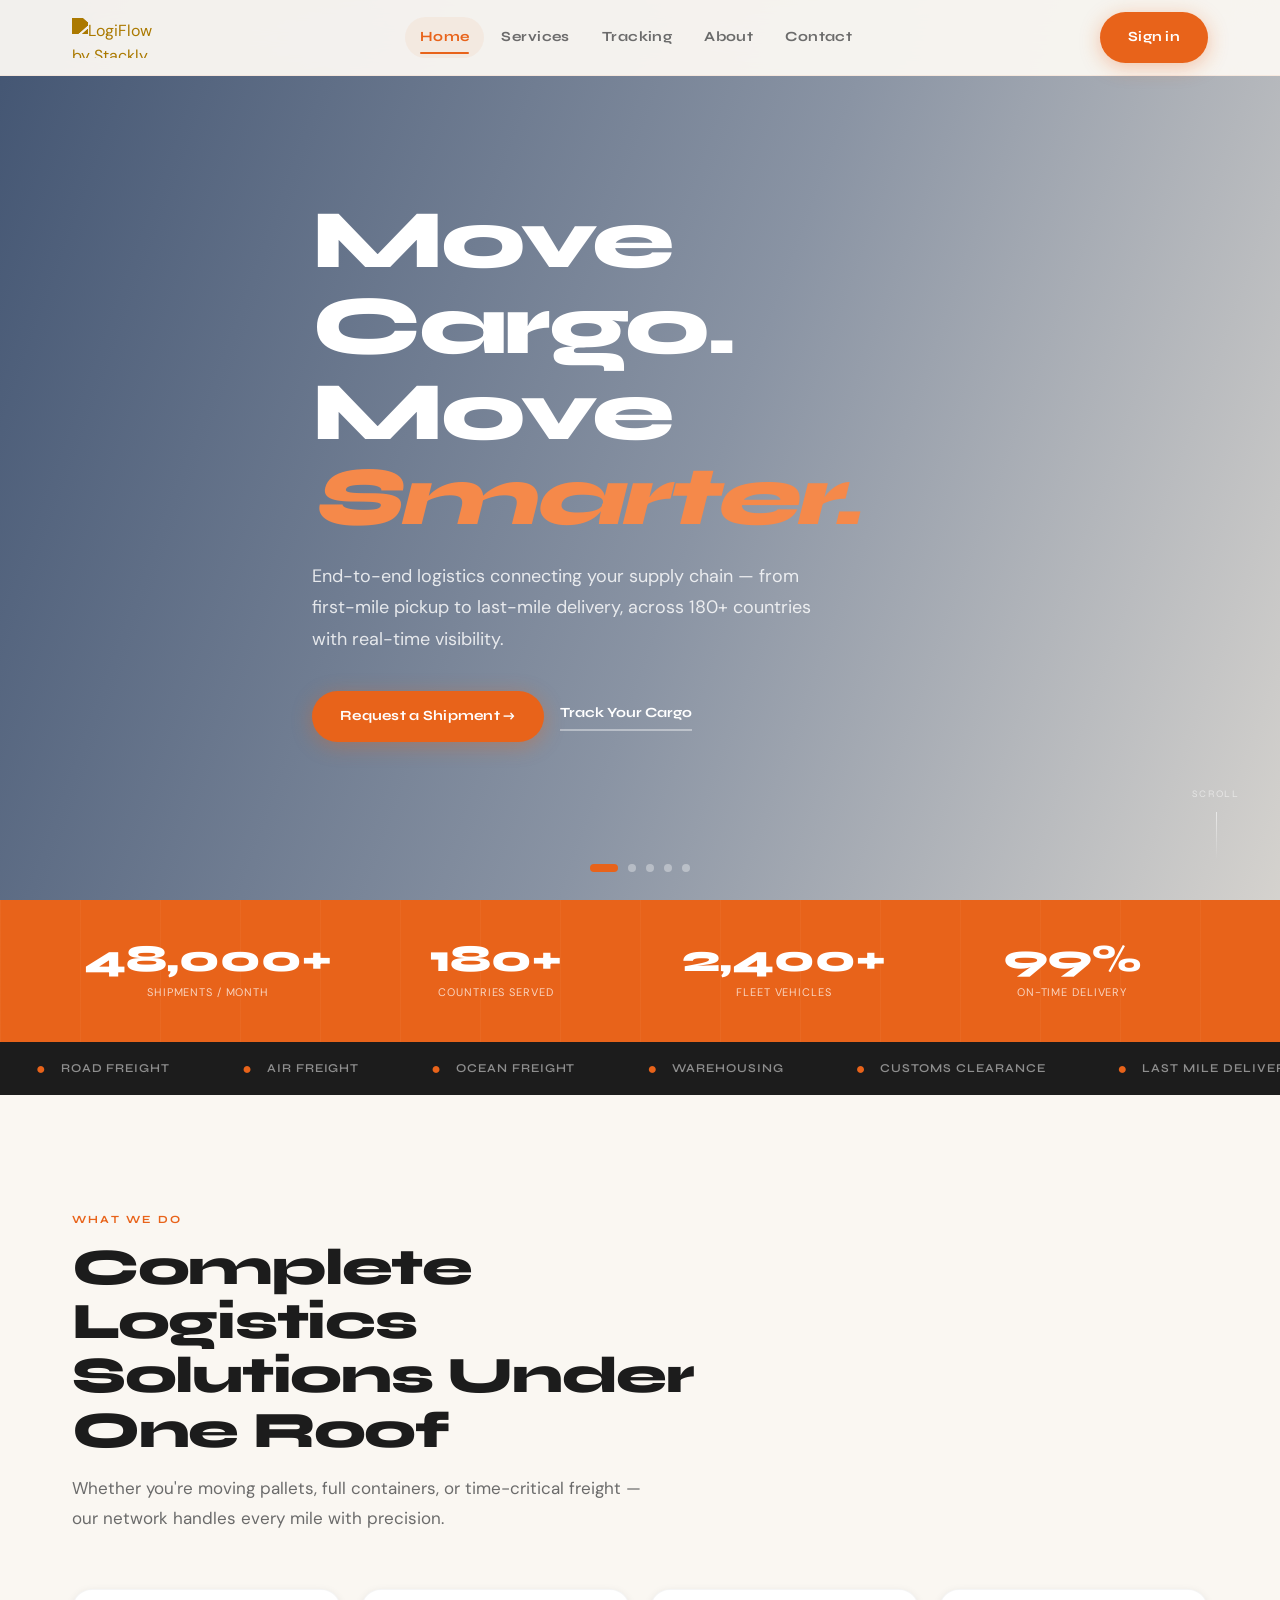
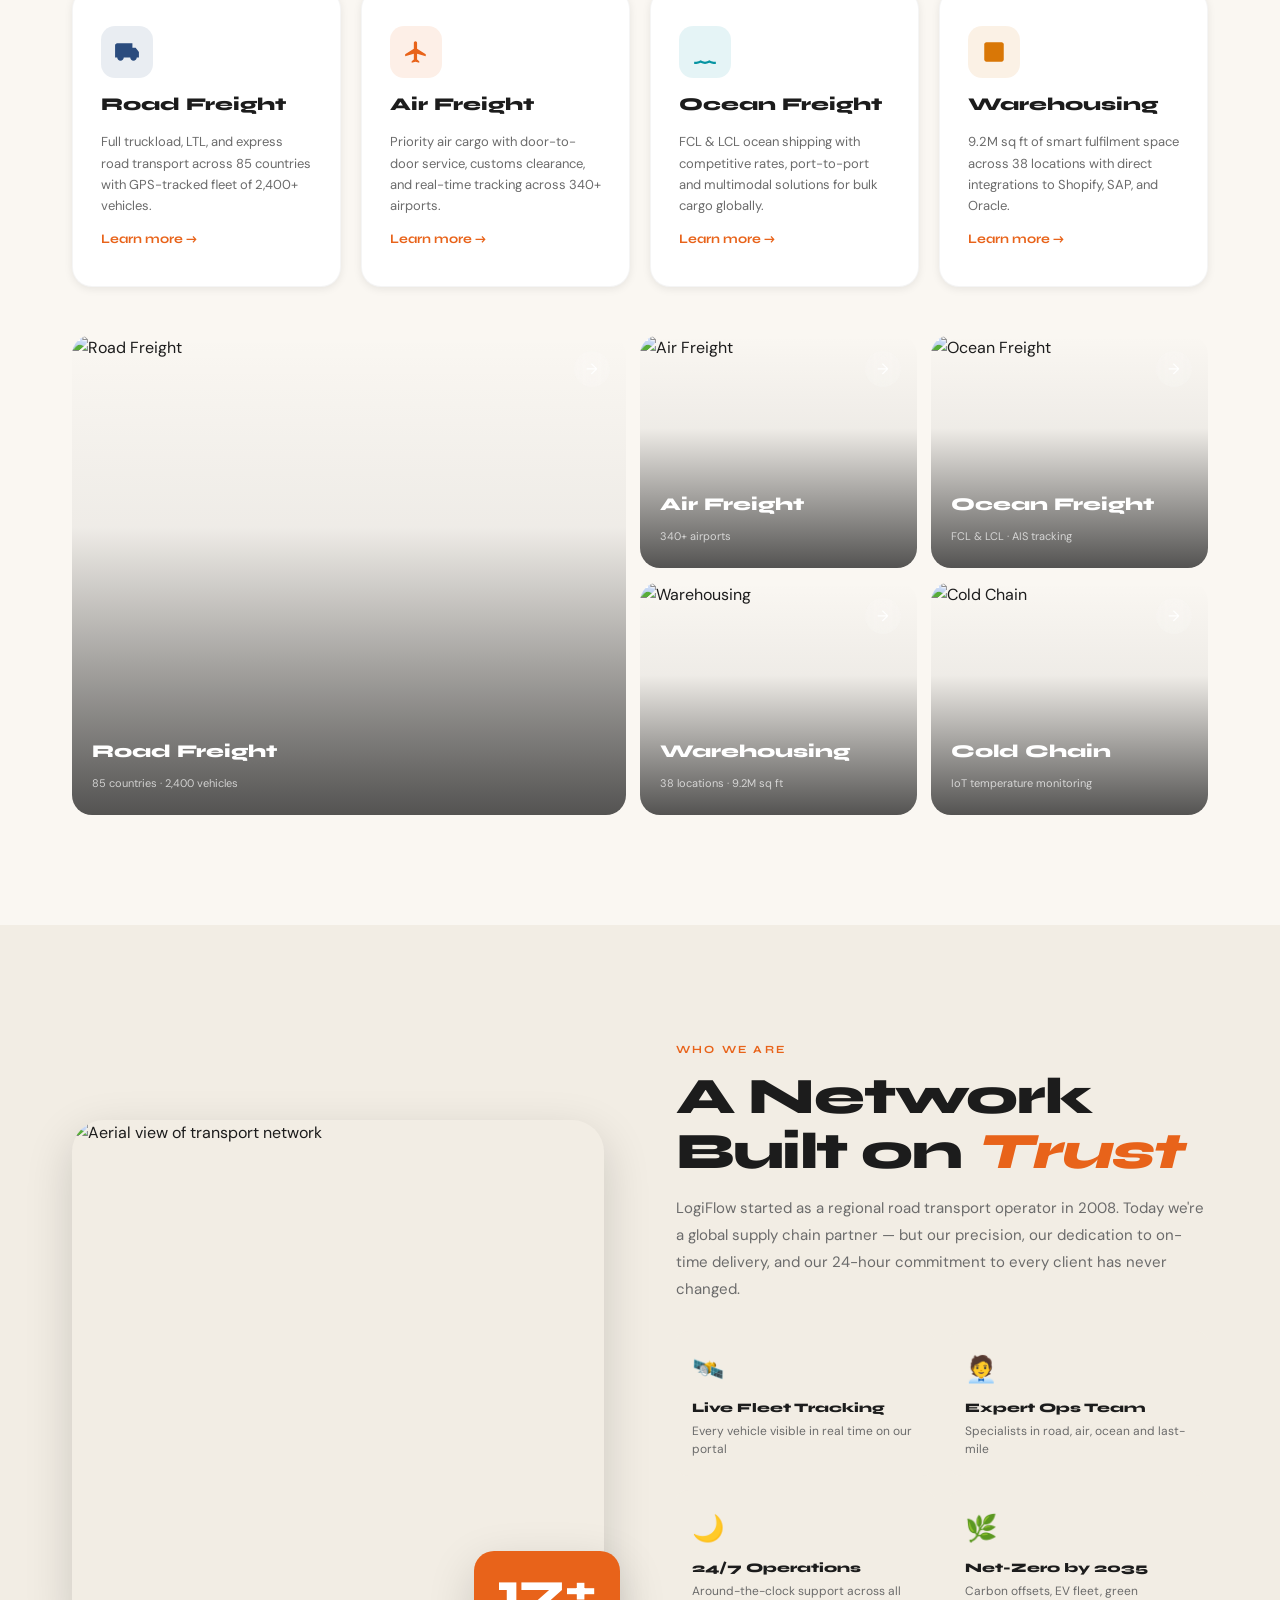
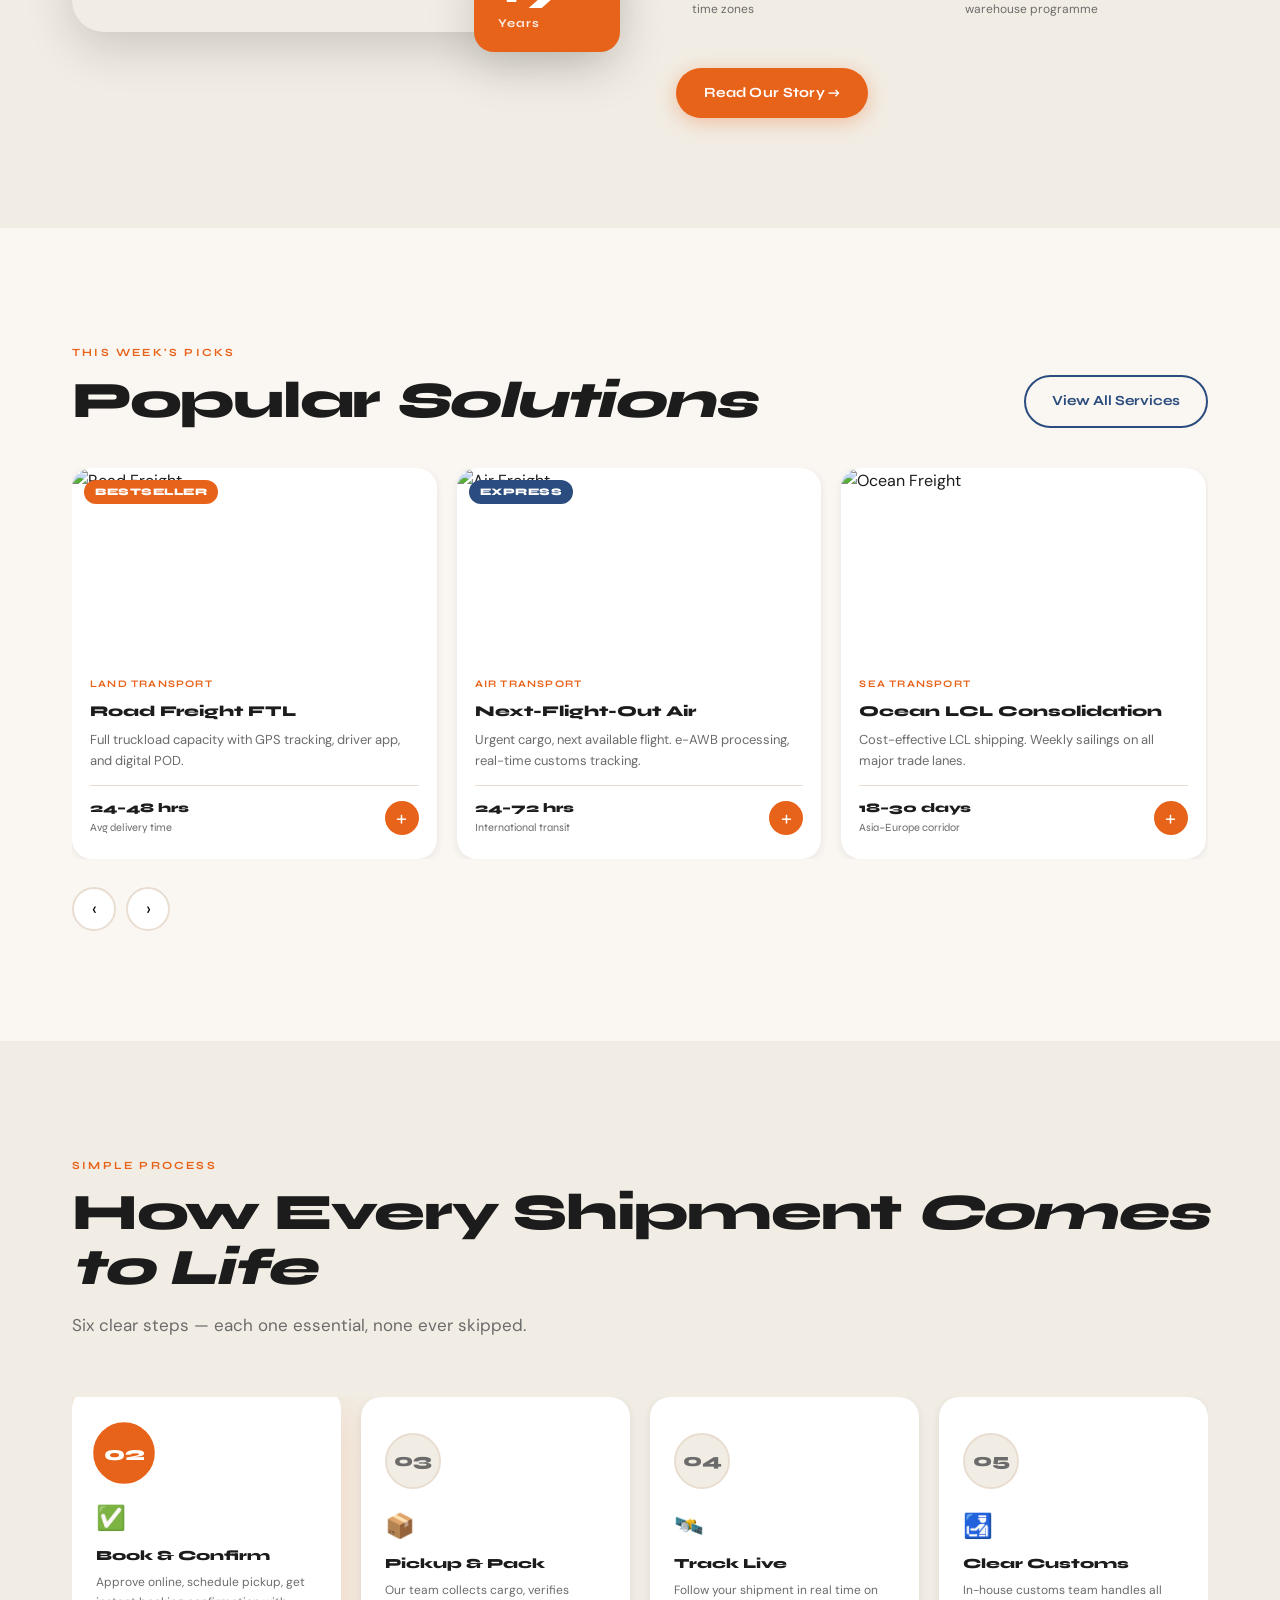
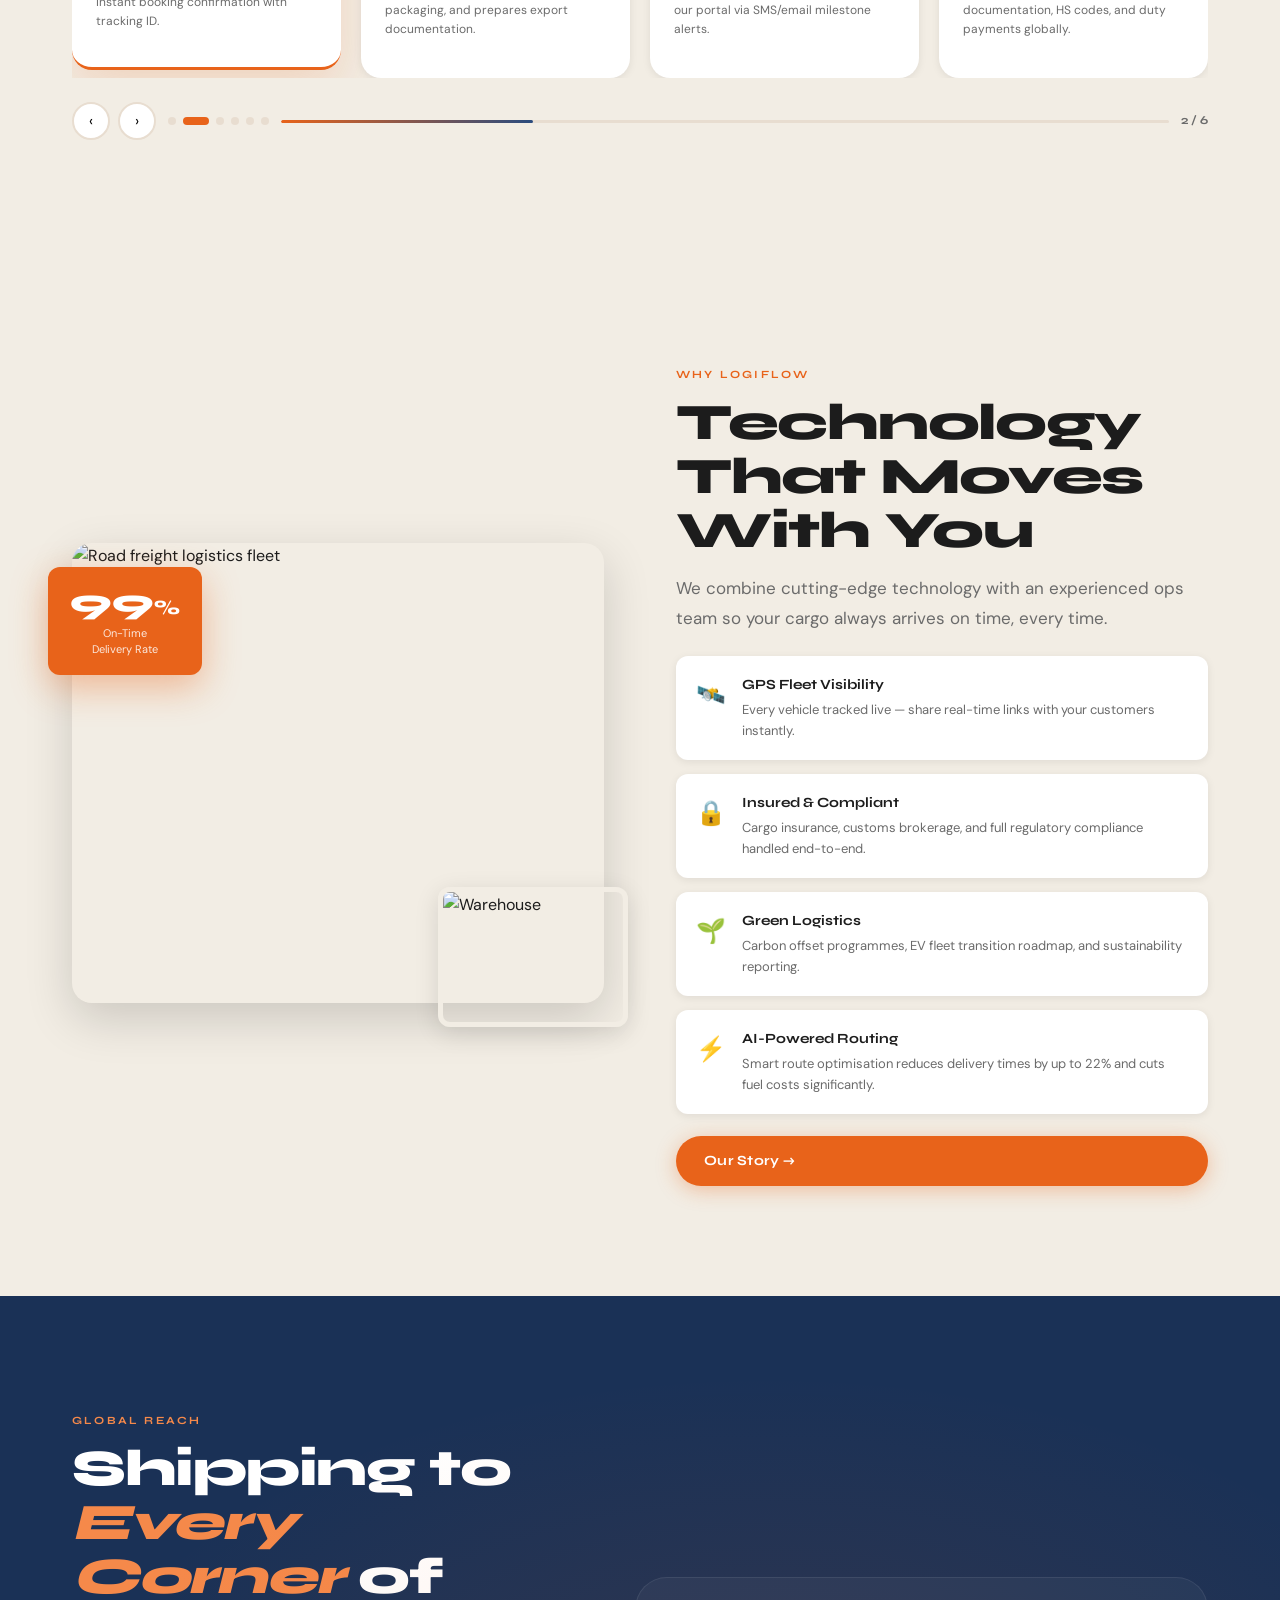
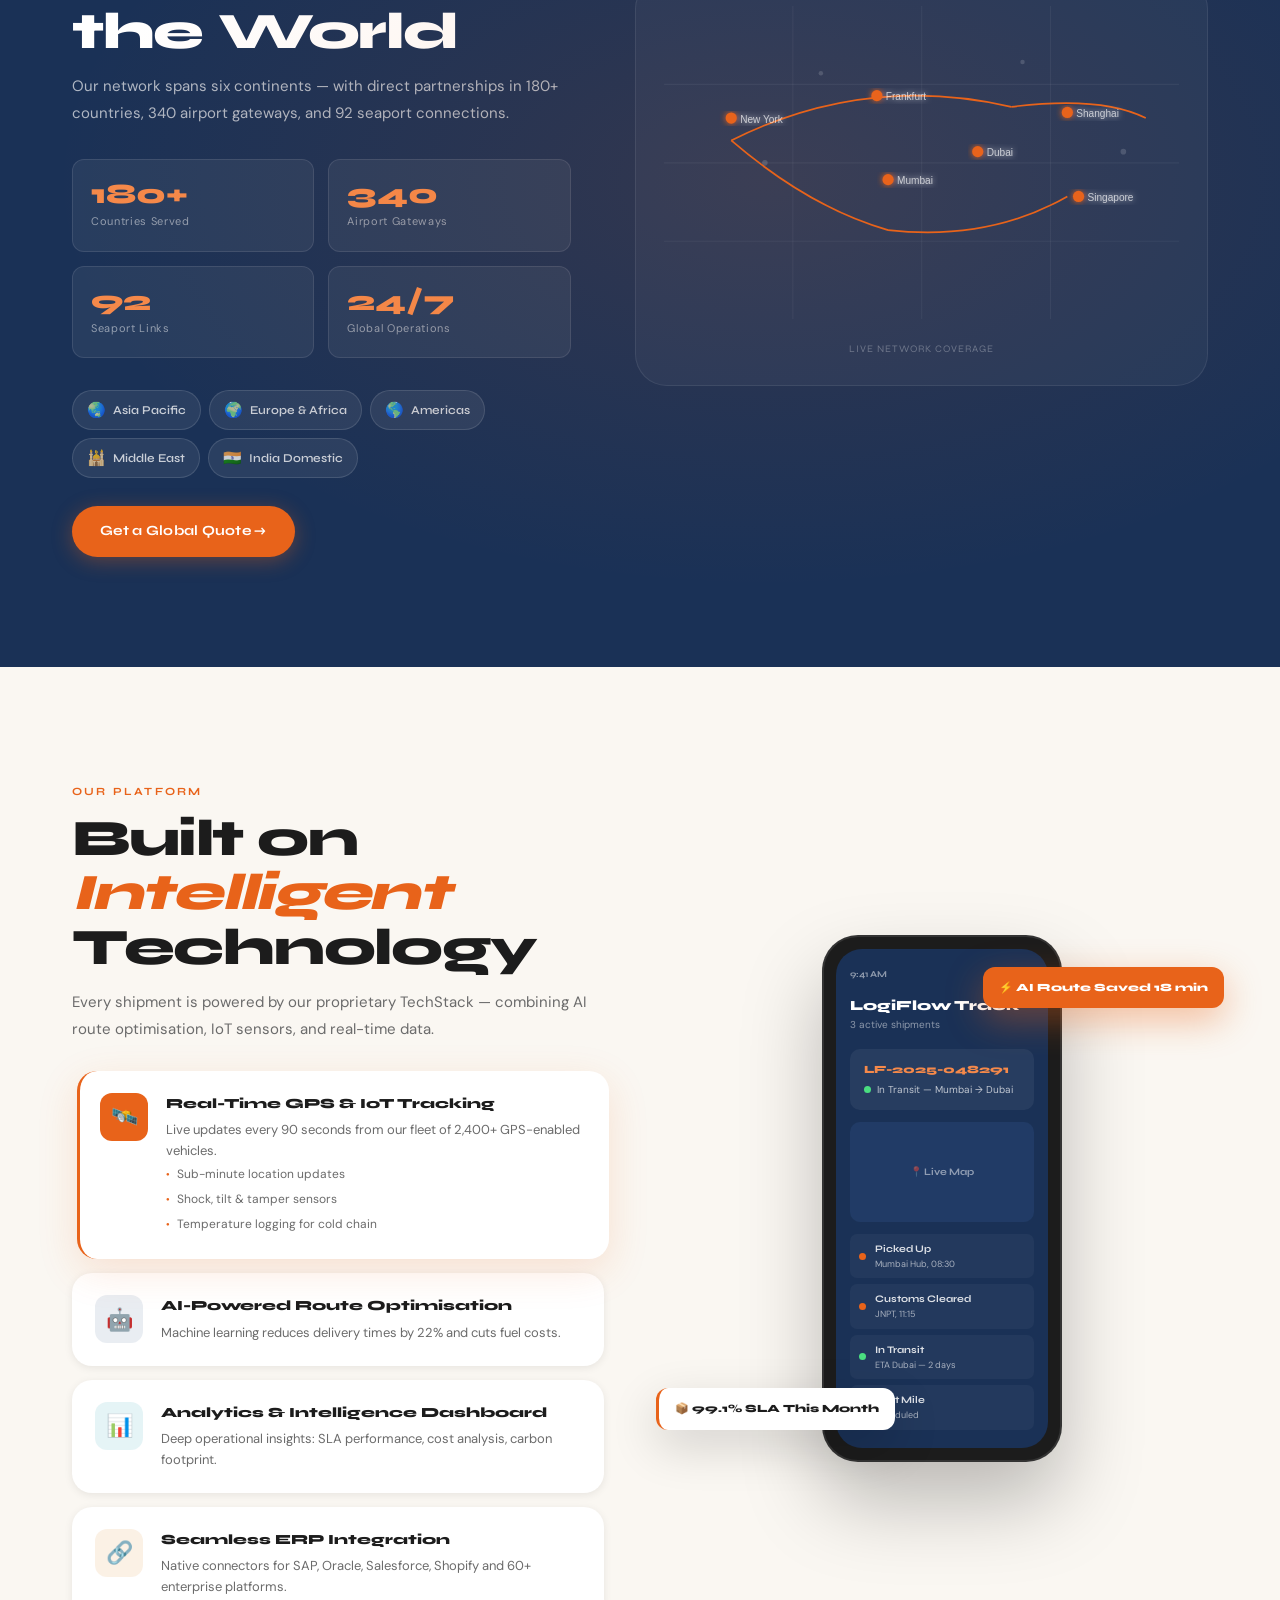
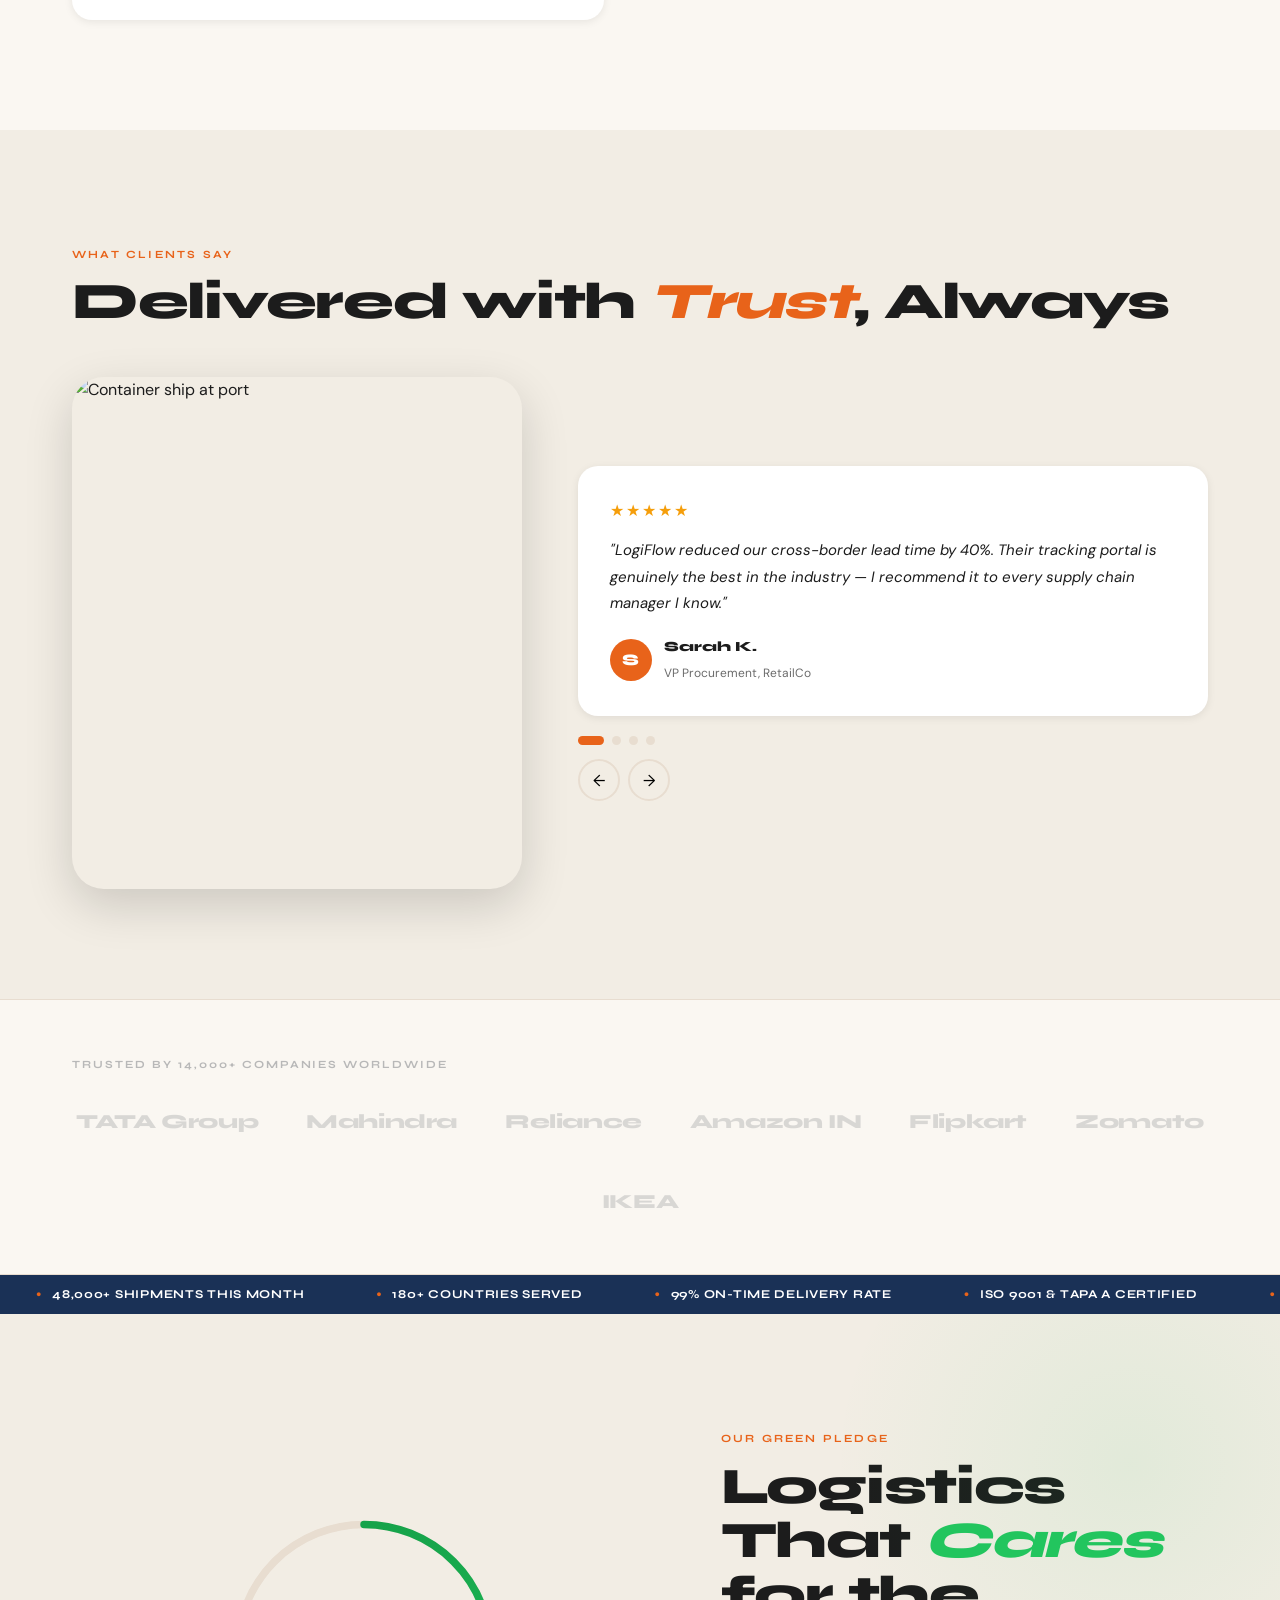
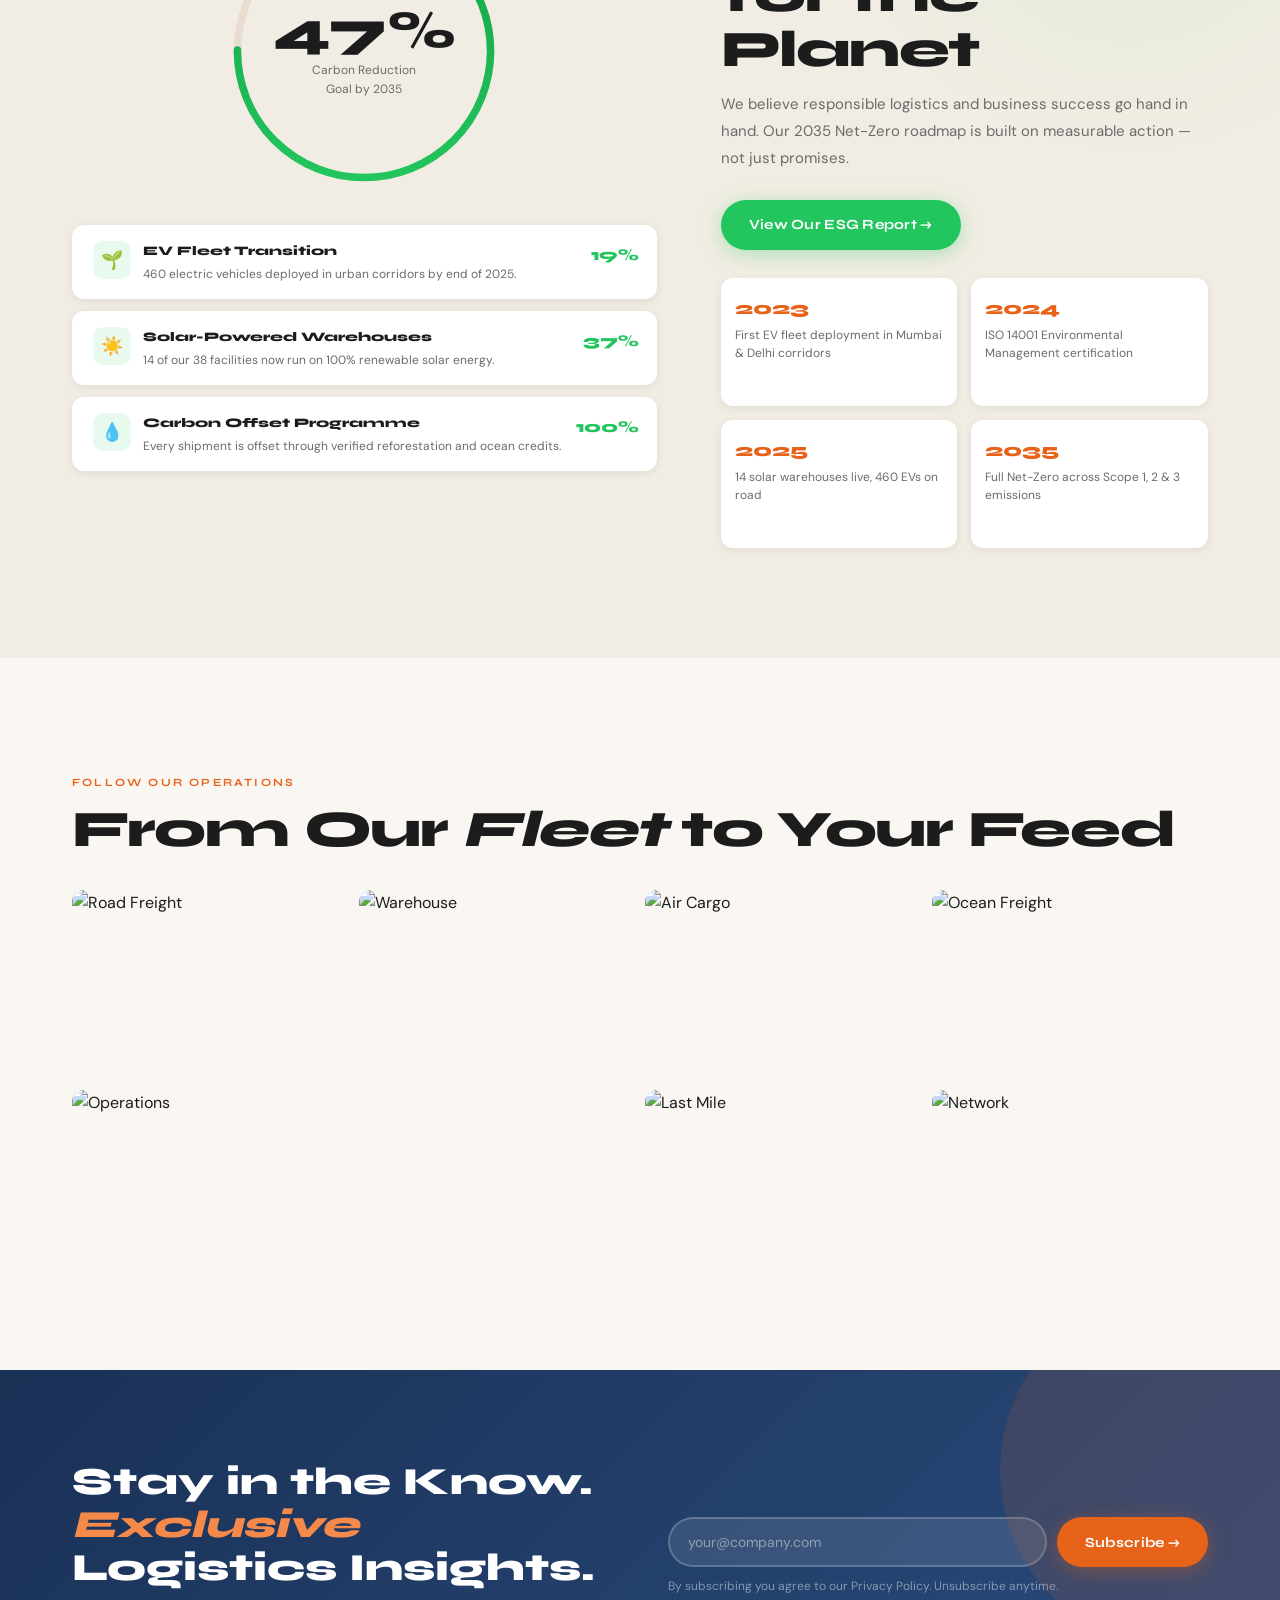
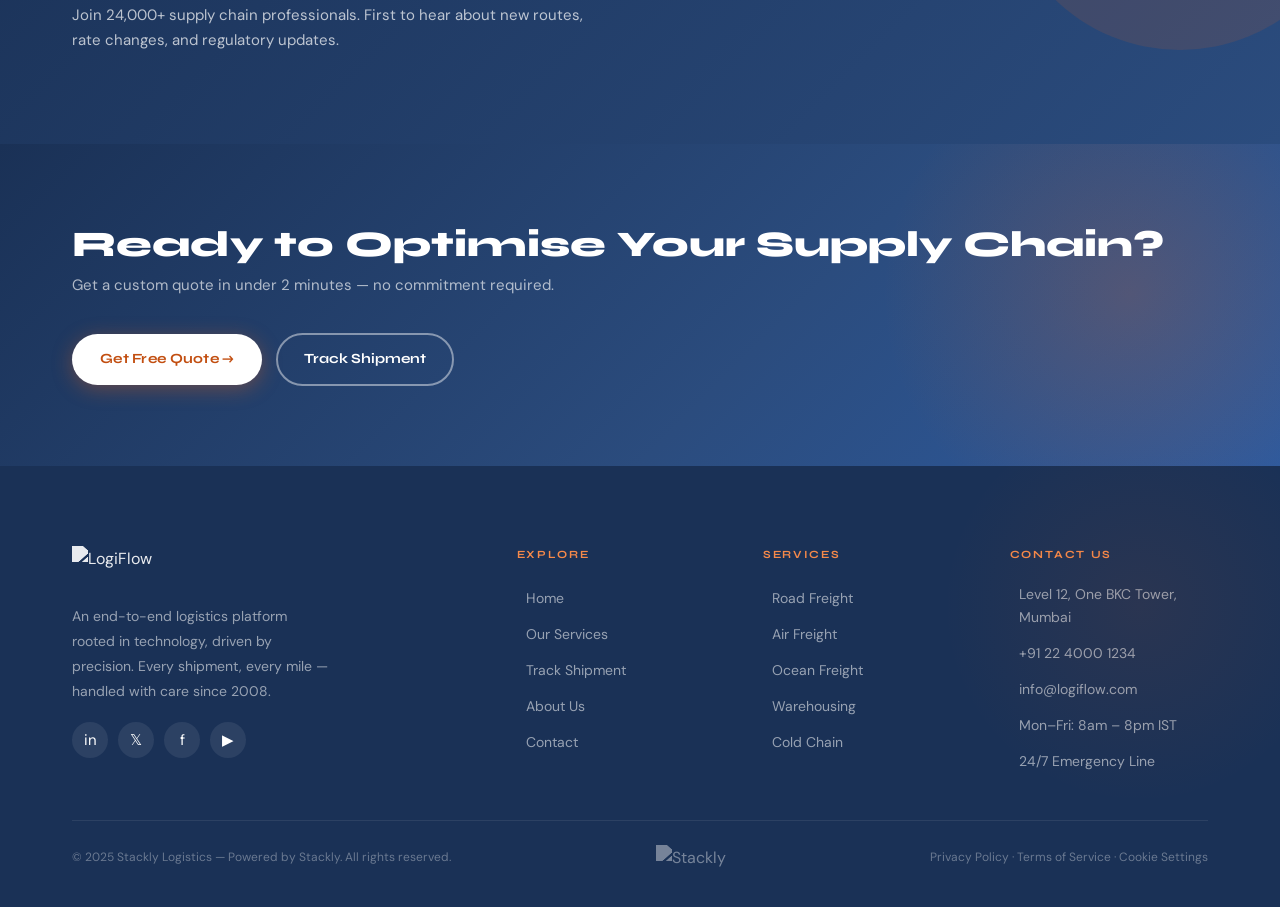
==== commit 044ec008: "update" ====
--- a/index.html
+++ b/index.html
@@ -1242,13 +1242,13 @@
              alt="LogiFlow by Stackly" width="180" height="72" />
       </a>
       <nav class="nav-links">
-        <a href="#" class="active">Home</a>
-        <a href="#">Services</a>
-        <a href="#">Tracking</a>
-        <a href="#">About</a>
-        <a href="#">Contact</a>
+        <a href="index.html" class="active">Home</a>
+        <a href="services.html">Services</a>
+        <a href="tracking.html">Tracking</a>
+        <a href="about.html">About</a>
+        <a href="contact.html">Contact</a>
       </nav>
-      <a href="#" class="btn-primary nav-cta">Sign in</a>
+      <a href="login.html" class="btn-primary nav-cta">Sign in</a>
       <button class="hamburger" id="hamburger" aria-label="Toggle menu" aria-expanded="false">
         <span></span><span></span><span></span>
       </button>
@@ -1268,17 +1268,17 @@
         <button class="menu-close-btn" id="menuClose" aria-label="Close menu">✕</button>
       </div>
       <nav class="menu-nav-links">
-        <a href="#" class="active">Home <span class="menu-arrow">→</span></a>
-        <a href="#">Services <span class="menu-arrow">→</span></a>
-        <a href="#">Tracking <span class="menu-arrow">→</span></a>
-        <a href="#">About <span class="menu-arrow">→</span></a>
-        <a href="#">Contact <span class="menu-arrow">→</span></a>
+        <a href="index.html" class="active">Home <span class="menu-arrow">→</span></a>
+        <a href="services.html">Services <span class="menu-arrow">→</span></a>
+        <a href="tracking.html">Tracking <span class="menu-arrow">→</span></a>
+        <a href="about.html">About <span class="menu-arrow">→</span></a>
+        <a href="contact.html">Contact <span class="menu-arrow">→</span></a>
       </nav>
       <div class="menu-panel-footer">
-        <a href="#" class="btn-primary mobile-cta-btn">Sign in</a>
+        <a href="login.html" class="btn-primary mobile-cta-btn">Sign in</a>
         <div class="menu-contact-info">
           <div class="menu-contact-item"><span>📞</span><span>+91 22 4000 1234</span></div>
-          <div class="menu-contact-item"><span>✉️</span><span>info@logiflow.com</span></div>
+          <div class="menu-contact-item"><span>✉️</span><span>info@stackly.com</span></div>
         </div>
         <div class="mobile-socials">
           <a href="#">in</a>
@@ -1294,8 +1294,8 @@
   ══════════════════════════════════════════ -->
   <section class="hero">
     <div class="hero-slider-wrap" id="heroSlider">
-      <div class="hero-slide" style="background-image:url('https://images.unsplash.com/photo-1586528116311-ad8dd3c8310d?w=1400&q=55&fm=webp&fit=crop&crop=center')"></div>
-      <div class="hero-slide" style="background-image:url('https://images.unsplash.com/photo-1578575437130-527eed3abbec?w=1400&q=55&fm=webp&fit=crop&crop=center')"></div>
+      <div class="hero-slide" style="background-image:url('https://images.unsplash.com/photo-1605745341112-85968b19335b?w=800&fm=webp&q=75')"></div>
+      <div class="hero-slide" style="background-image:url('https://images.unsplash.com/photo-1558618666-fcd25c85cd64?w=500&fm=webp&q=60')"></div>
       <div class="hero-slide" style="background-image:url('https://images.unsplash.com/photo-1601584115197-04ecc0da31d7?w=1400&q=55&fm=webp&fit=crop&crop=center')"></div>
       <div class="hero-slide" style="background-image:url('https://images.unsplash.com/photo-1494412651409-8963ce7935a7?w=1400&q=55&fm=webp&fit=crop&crop=center')"></div>
       <div class="hero-slide" style="background-image:url('https://images.unsplash.com/photo-1553413077-190dd305871c?w=1400&q=55&fm=webp&fit=crop&crop=center')"></div>
@@ -1832,41 +1832,41 @@
       <div class="footer-grid">
         <div class="footer-brand">
           <div class="footer-logo">
-            <a href="#"><img src="https://wsrv.nl/?url=https://snabsolutions.in/wp-content/uploads/2026/02/stackly-snab-solutions.png&w=200&h=80&output=webp&q=80&fit=inside" alt="LogiFlow" width="140" /></a>
+            <a href="index.html"><img src="https://wsrv.nl/?url=https://snabsolutions.in/wp-content/uploads/2026/02/stackly-snab-solutions.png&w=200&h=80&output=webp&q=80&fit=inside" alt="LogiFlow" width="140" /></a>
           </div>
           <p>An end-to-end logistics platform rooted in technology, driven by precision. Every shipment, every mile — handled with care since 2008.</p>
           <div class="footer-social">
-            <a href="#">in</a><a href="#">𝕏</a><a href="#">f</a><a href="#">▶</a>
+            <a href="404.html">in</a><a href="404.html">𝕏</a><a href="404.html">f</a><a href="404.html">▶</a>
           </div>
         </div>
         <div class="footer-col">
           <h4>Explore</h4>
           <ul>
-            <li><a href="#">Home</a></li>
-            <li><a href="#">Our Services</a></li>
-            <li><a href="#">Track Shipment</a></li>
-            <li><a href="#">About Us</a></li>
-            <li><a href="#">Contact</a></li>
+            <li><a href="index.html">Home</a></li>
+            <li><a href="services.html">Our Services</a></li>
+            <li><a href="tracking.html">Track Shipment</a></li>
+            <li><a href="about.html">About Us</a></li>
+            <li><a href="contact.html">Contact</a></li>
           </ul>
         </div>
         <div class="footer-col">
           <h4>Services</h4>
           <ul>
-            <li><a href="#">Road Freight</a></li>
-            <li><a href="#">Air Freight</a></li>
-            <li><a href="#">Ocean Freight</a></li>
-            <li><a href="#">Warehousing</a></li>
-            <li><a href="#">Cold Chain</a></li>
+            <li><a href="404.html">Road Freight</a></li>
+            <li><a href="404.html">Air Freight</a></li>
+            <li><a href="404.html">Ocean Freight</a></li>
+            <li><a href="404.html">Warehousing</a></li>
+            <li><a href="404.html">Cold Chain</a></li>
           </ul>
         </div>
         <div class="footer-col">
           <h4>Contact Us</h4>
           <ul>
-            <li><a href="#">Level 12, One BKC Tower, Mumbai</a></li>
-            <li><a href="#">+91 22 4000 1234</a></li>
-            <li><a href="#">info@logiflow.com</a></li>
-            <li><a href="#">Mon–Fri: 8am – 8pm IST</a></li>
-            <li><a href="#">24/7 Emergency Line</a></li>
+            <li><a href="404.html">Level 12, One BKC Tower, Mumbai</a></li>
+            <li><a href="404.html">+91 22 4000 1234</a></li>
+            <li><a href="404.html">info@logiflow.com</a></li>
+            <li><a href="404.html">Mon–Fri: 8am – 8pm IST</a></li>
+            <li><a href="404.html">24/7 Emergency Line</a></li>
           </ul>
         </div>
       </div>
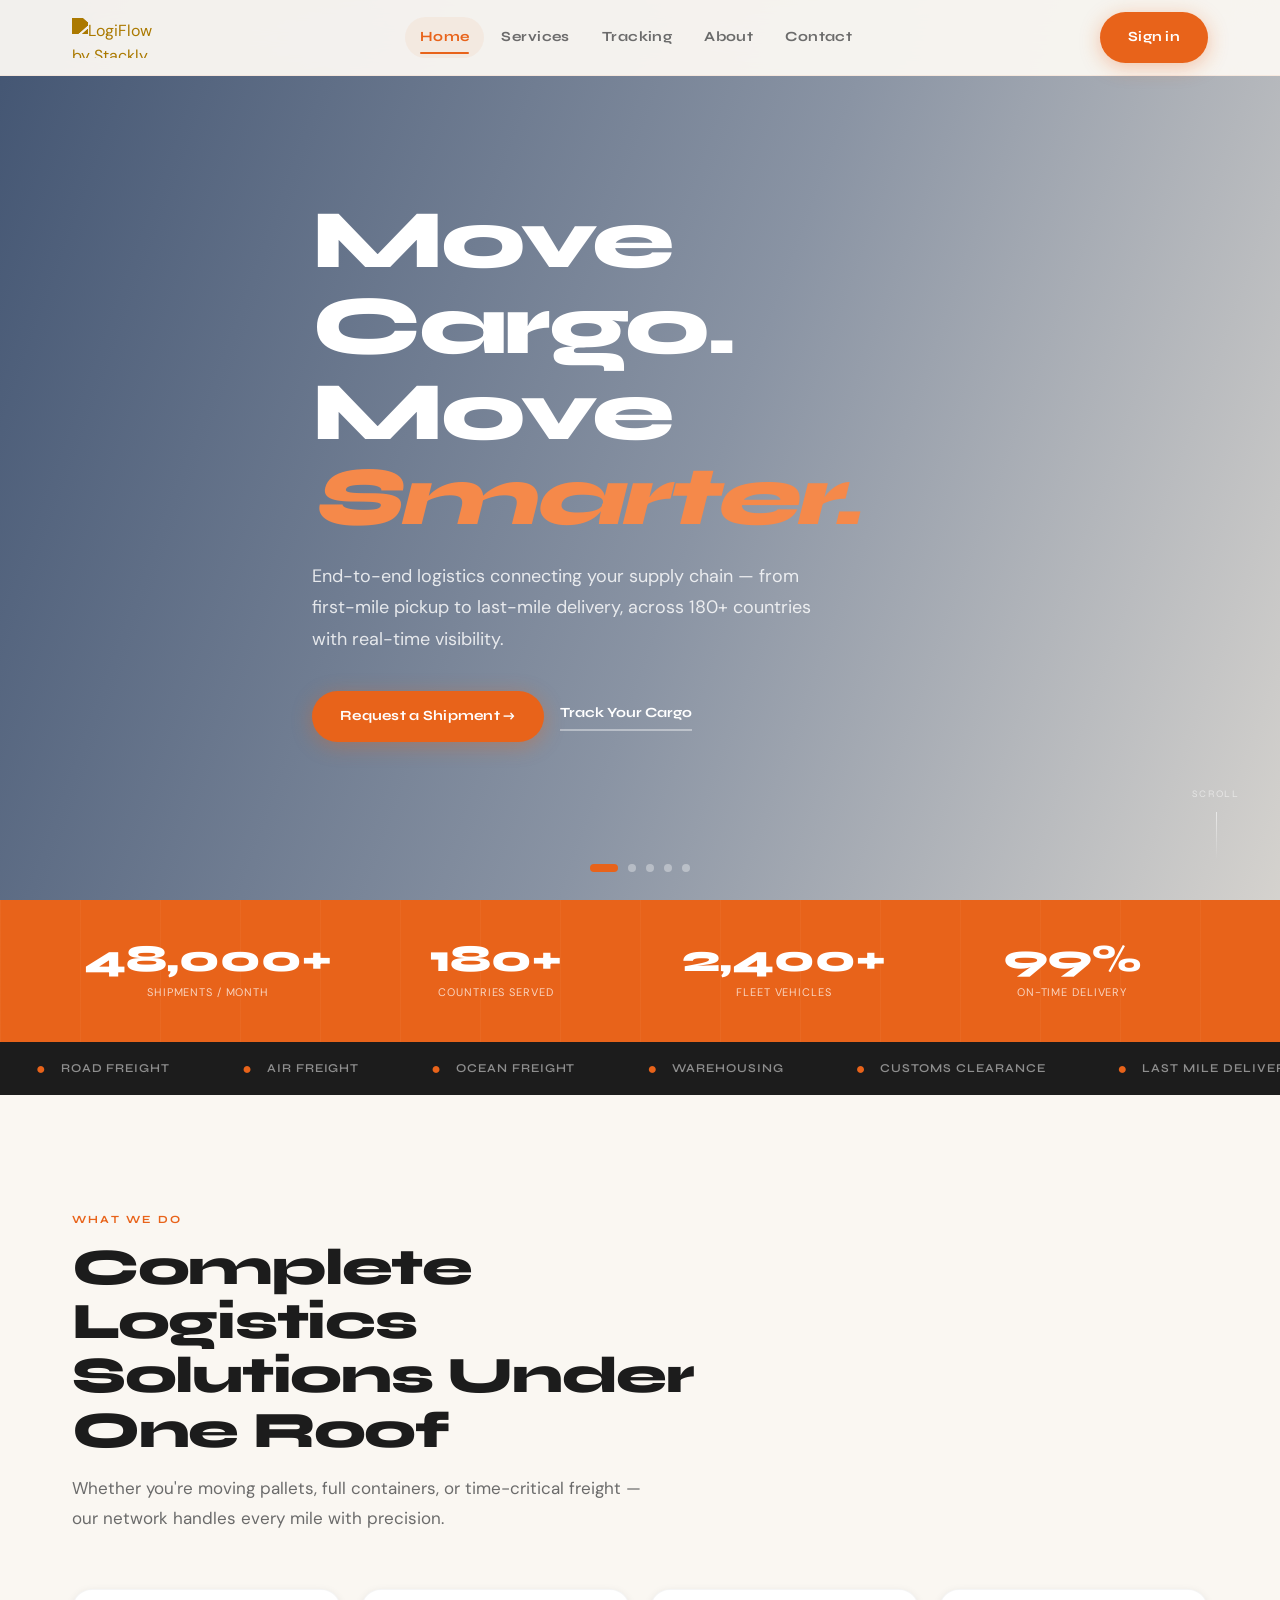
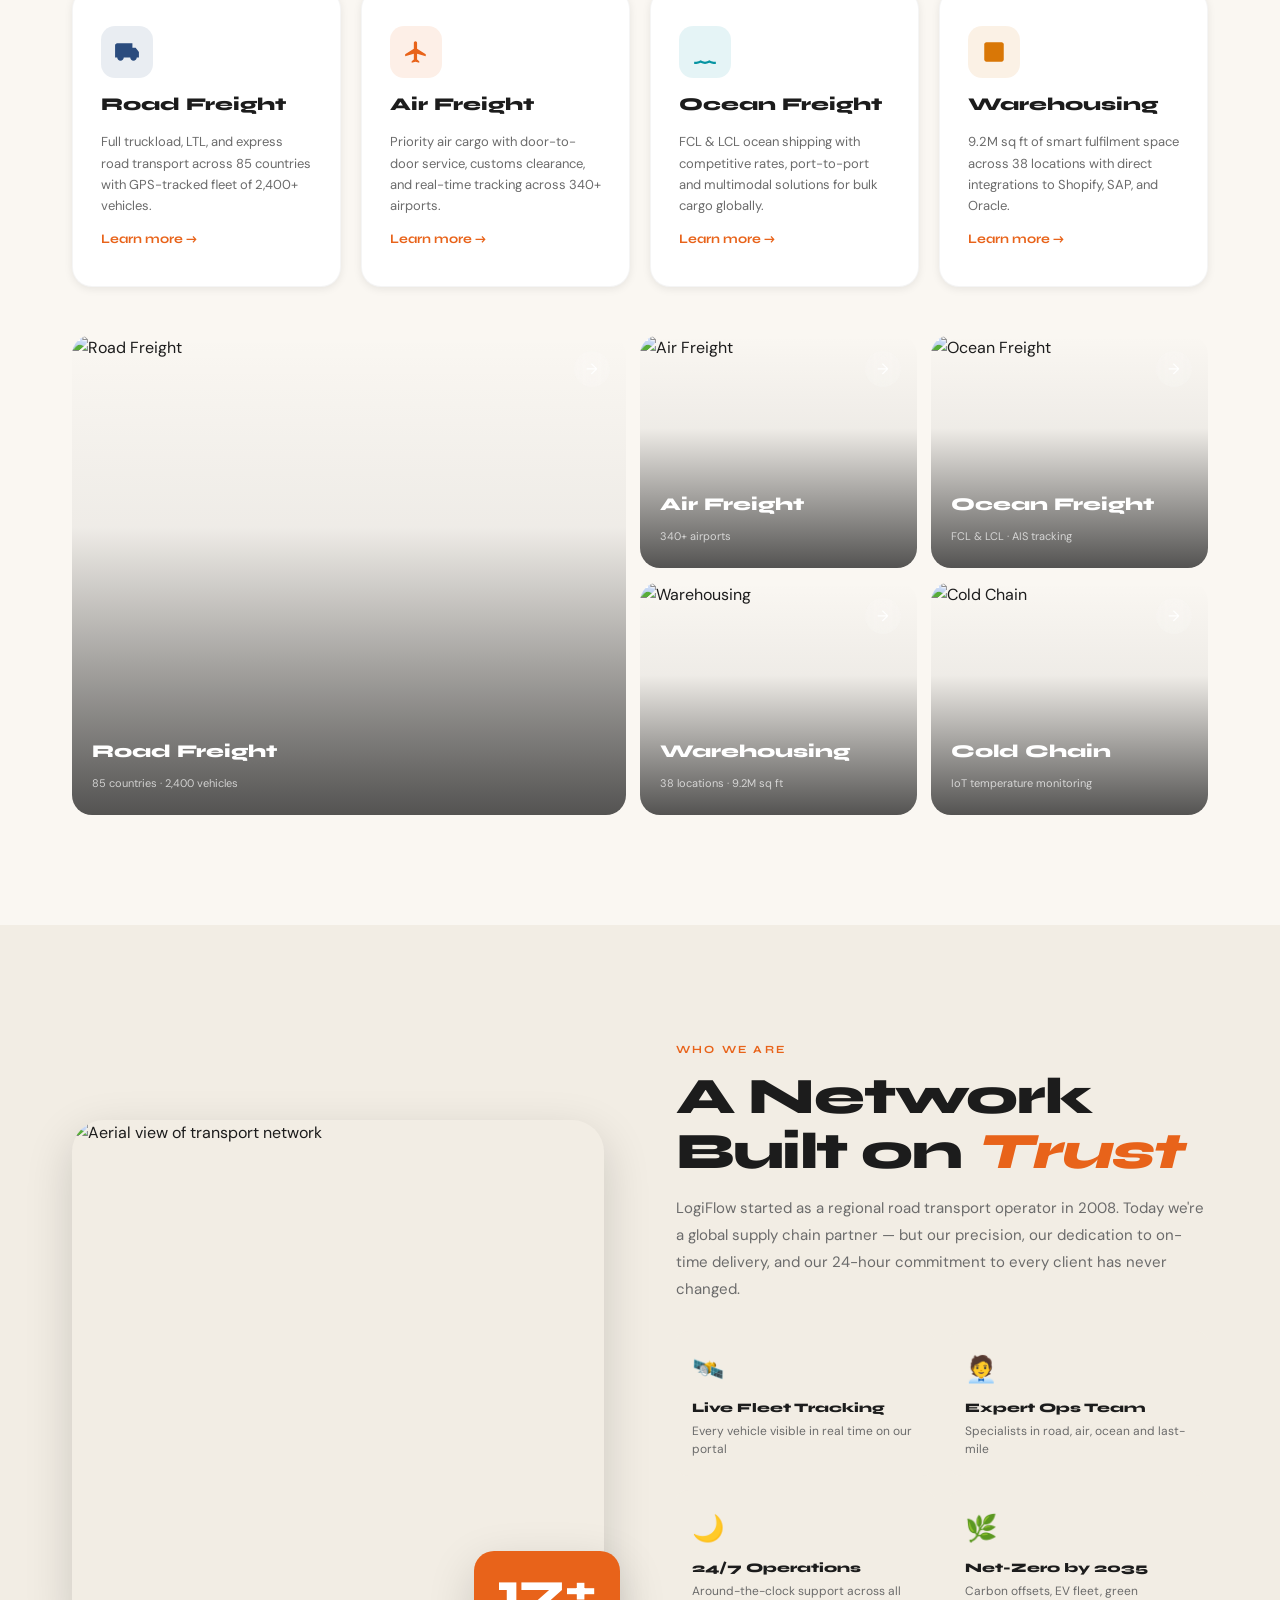
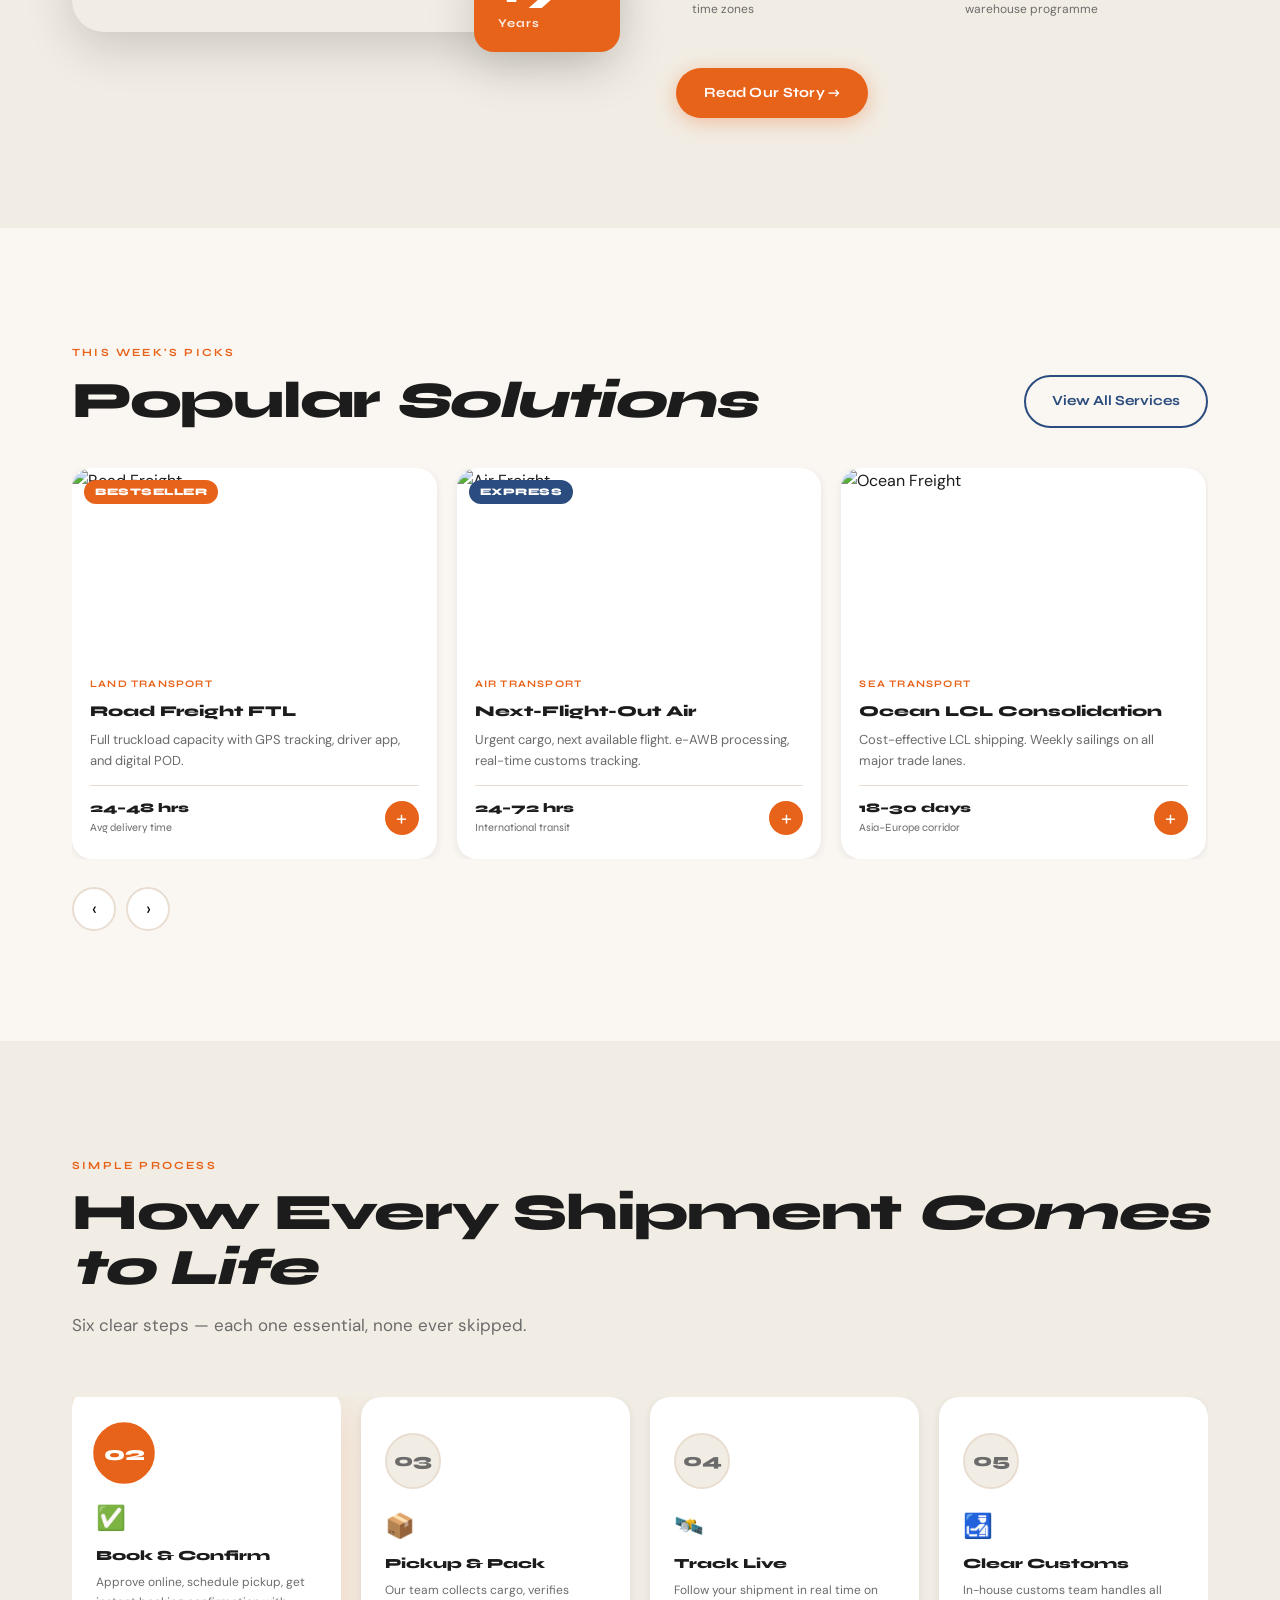
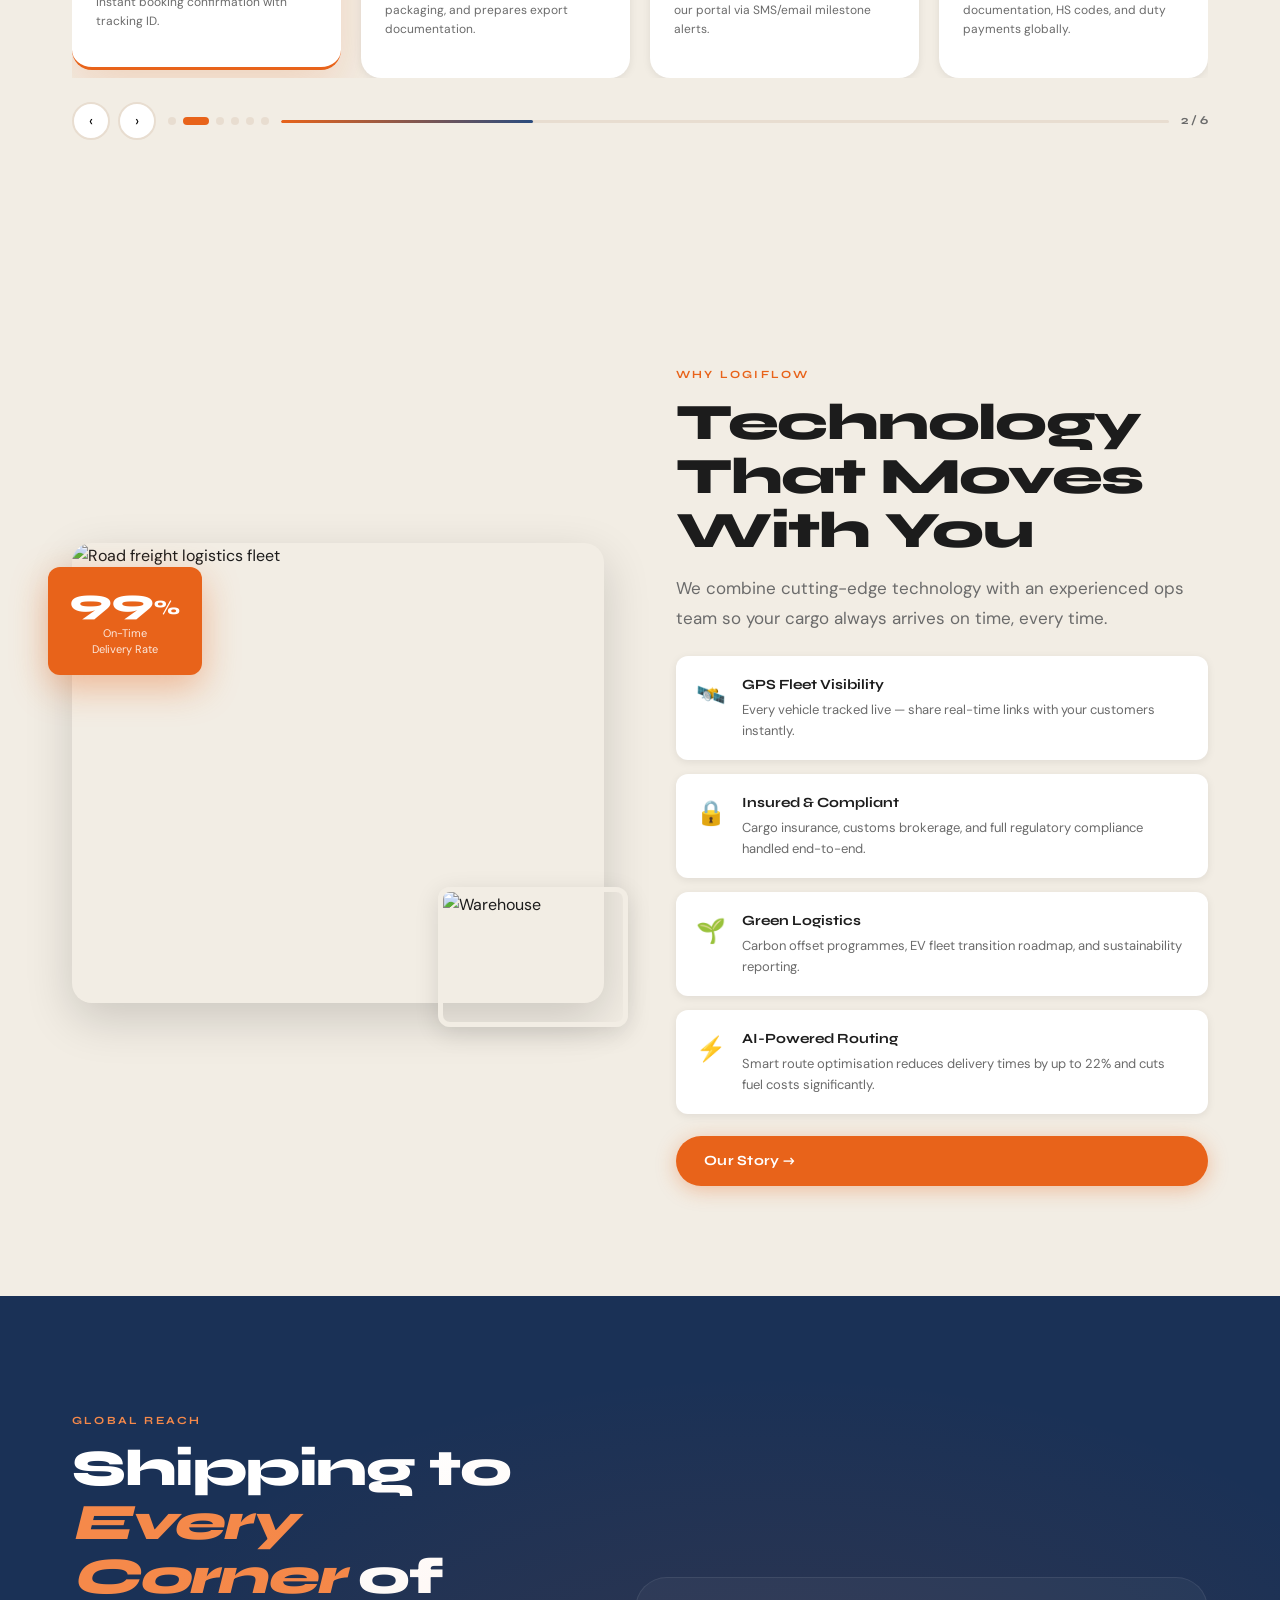
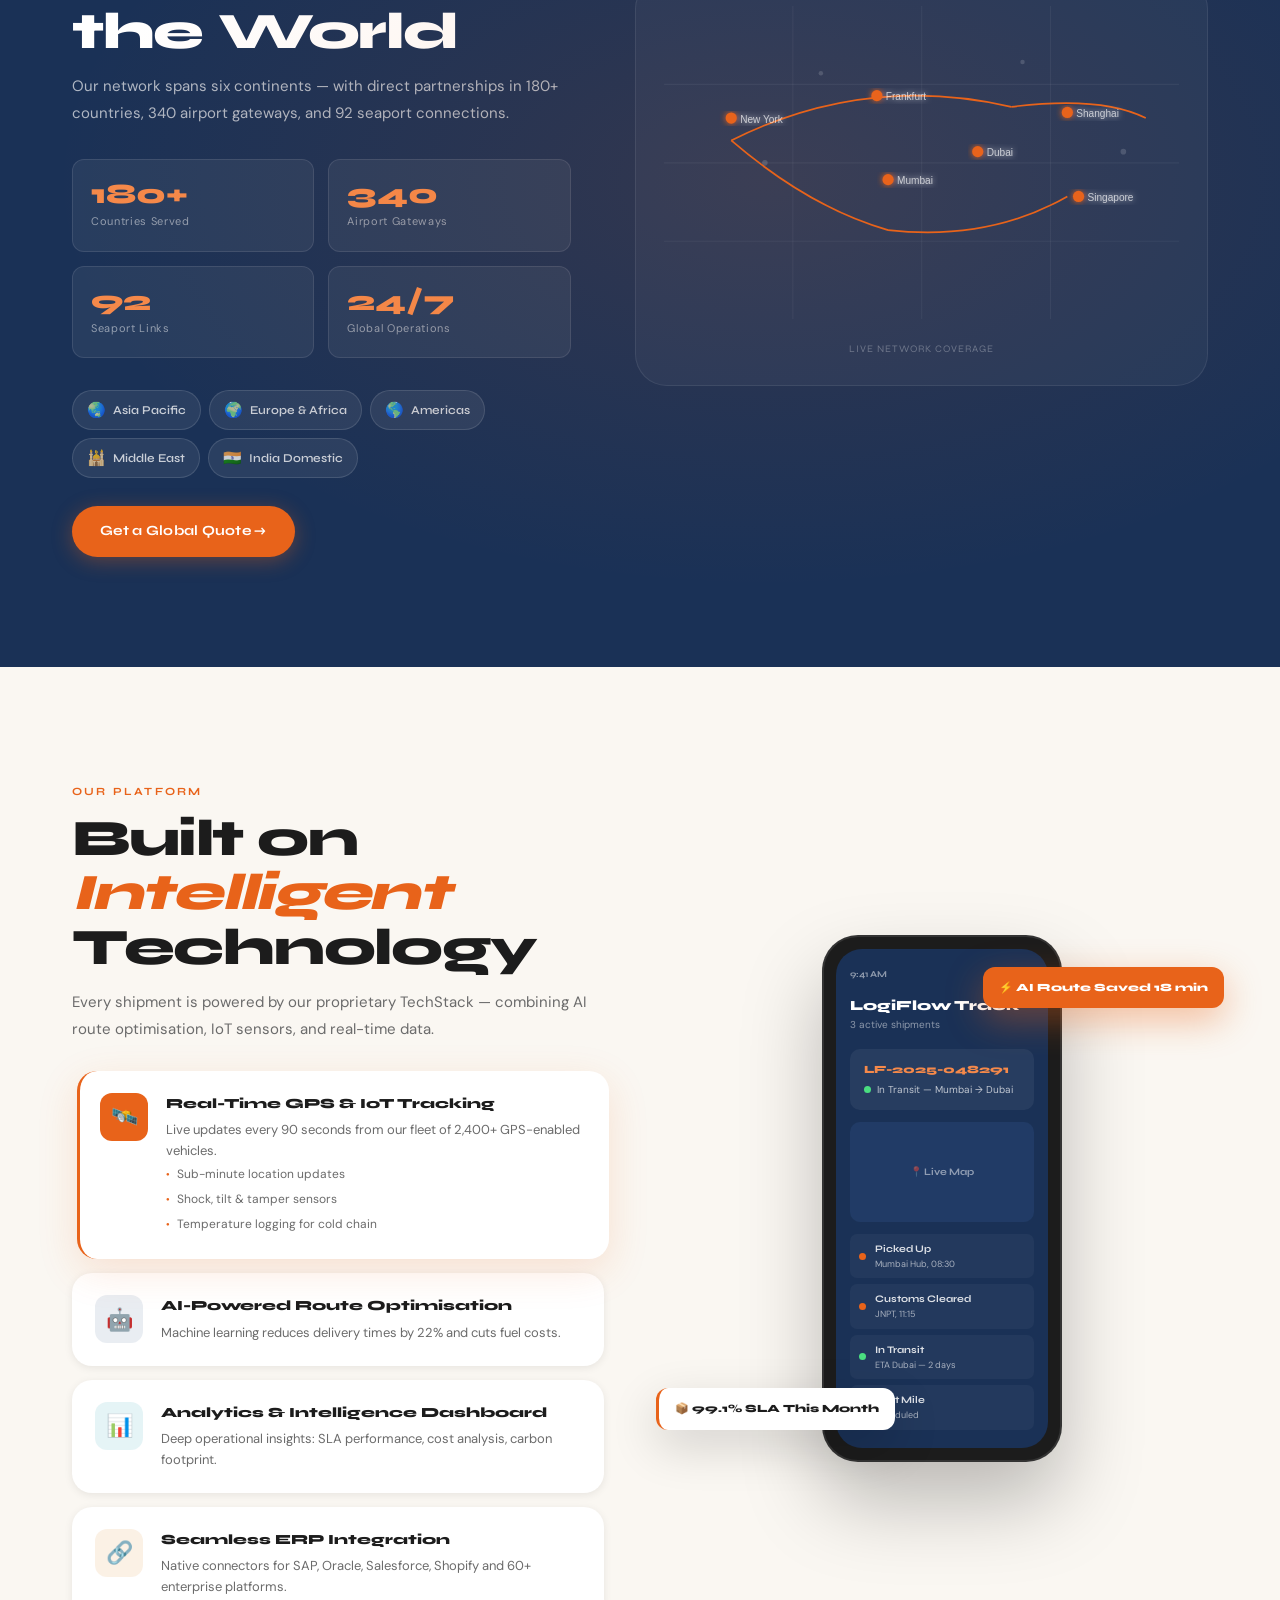
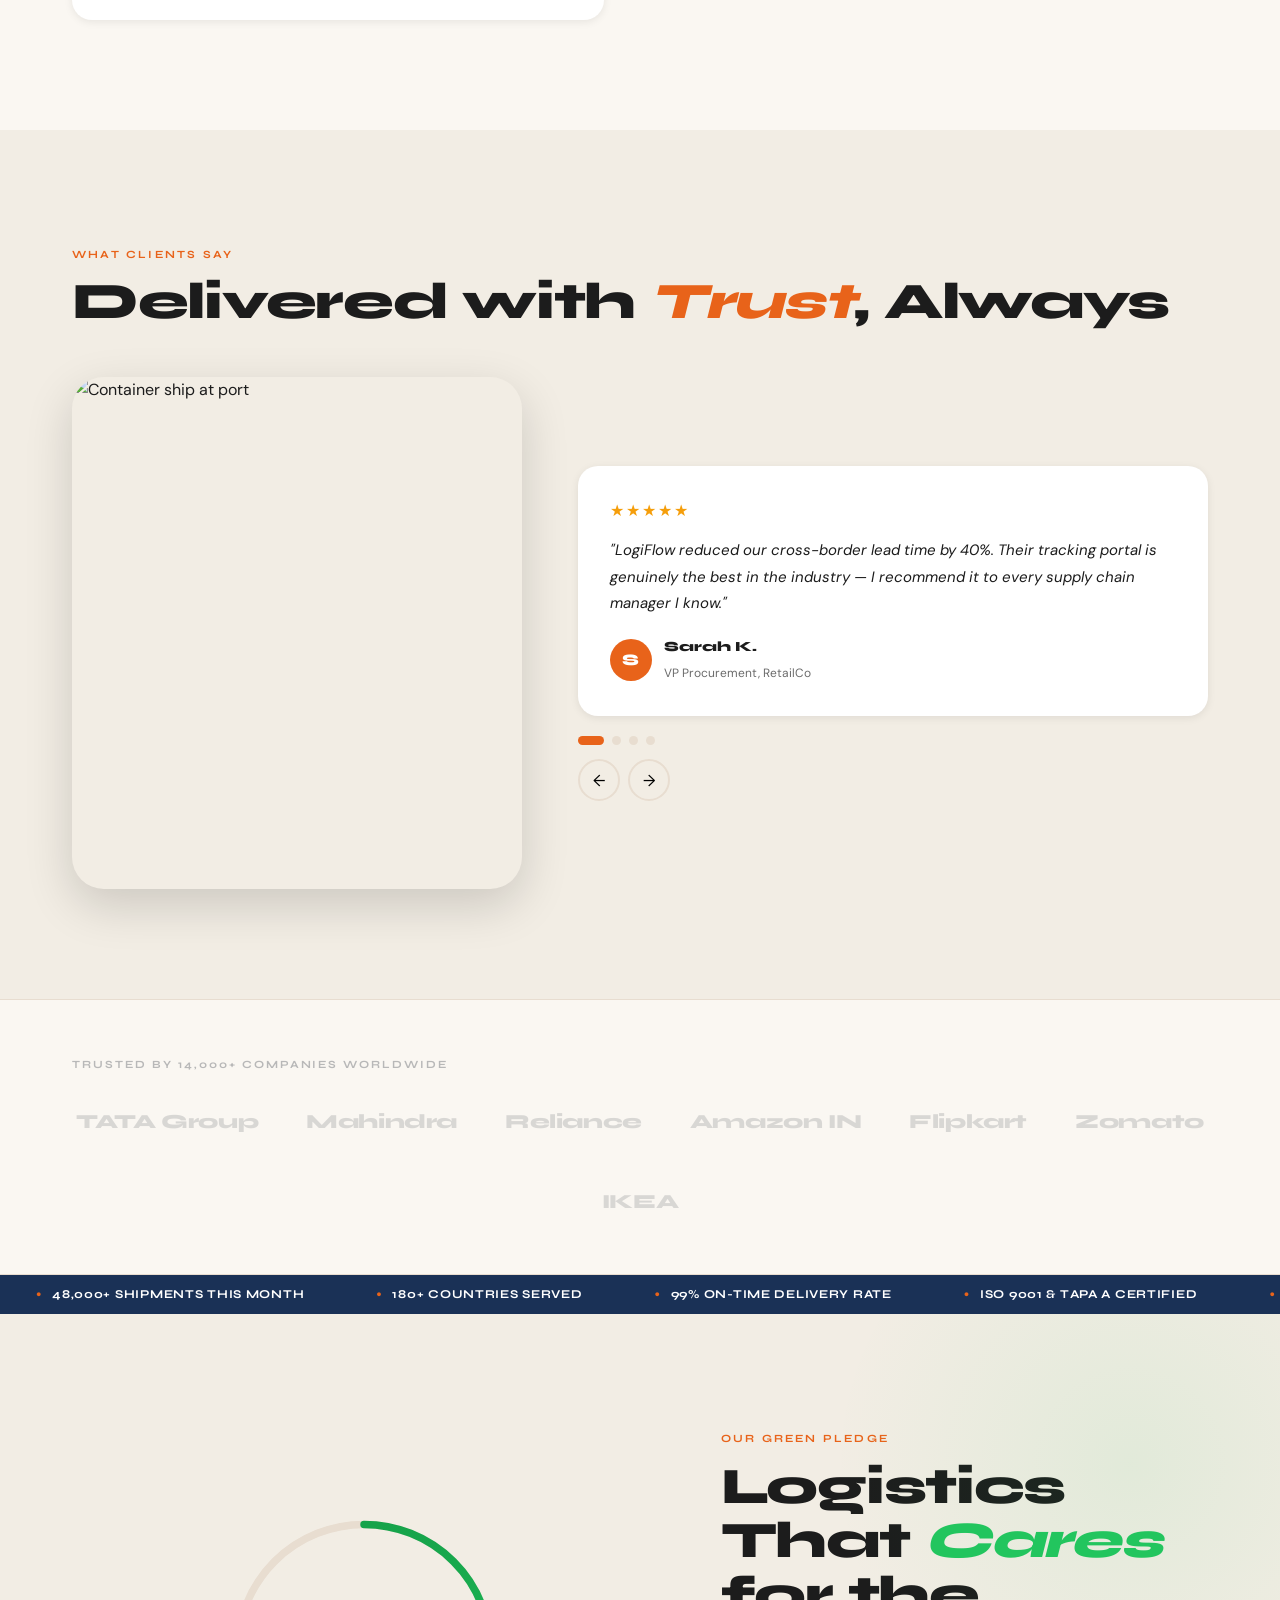
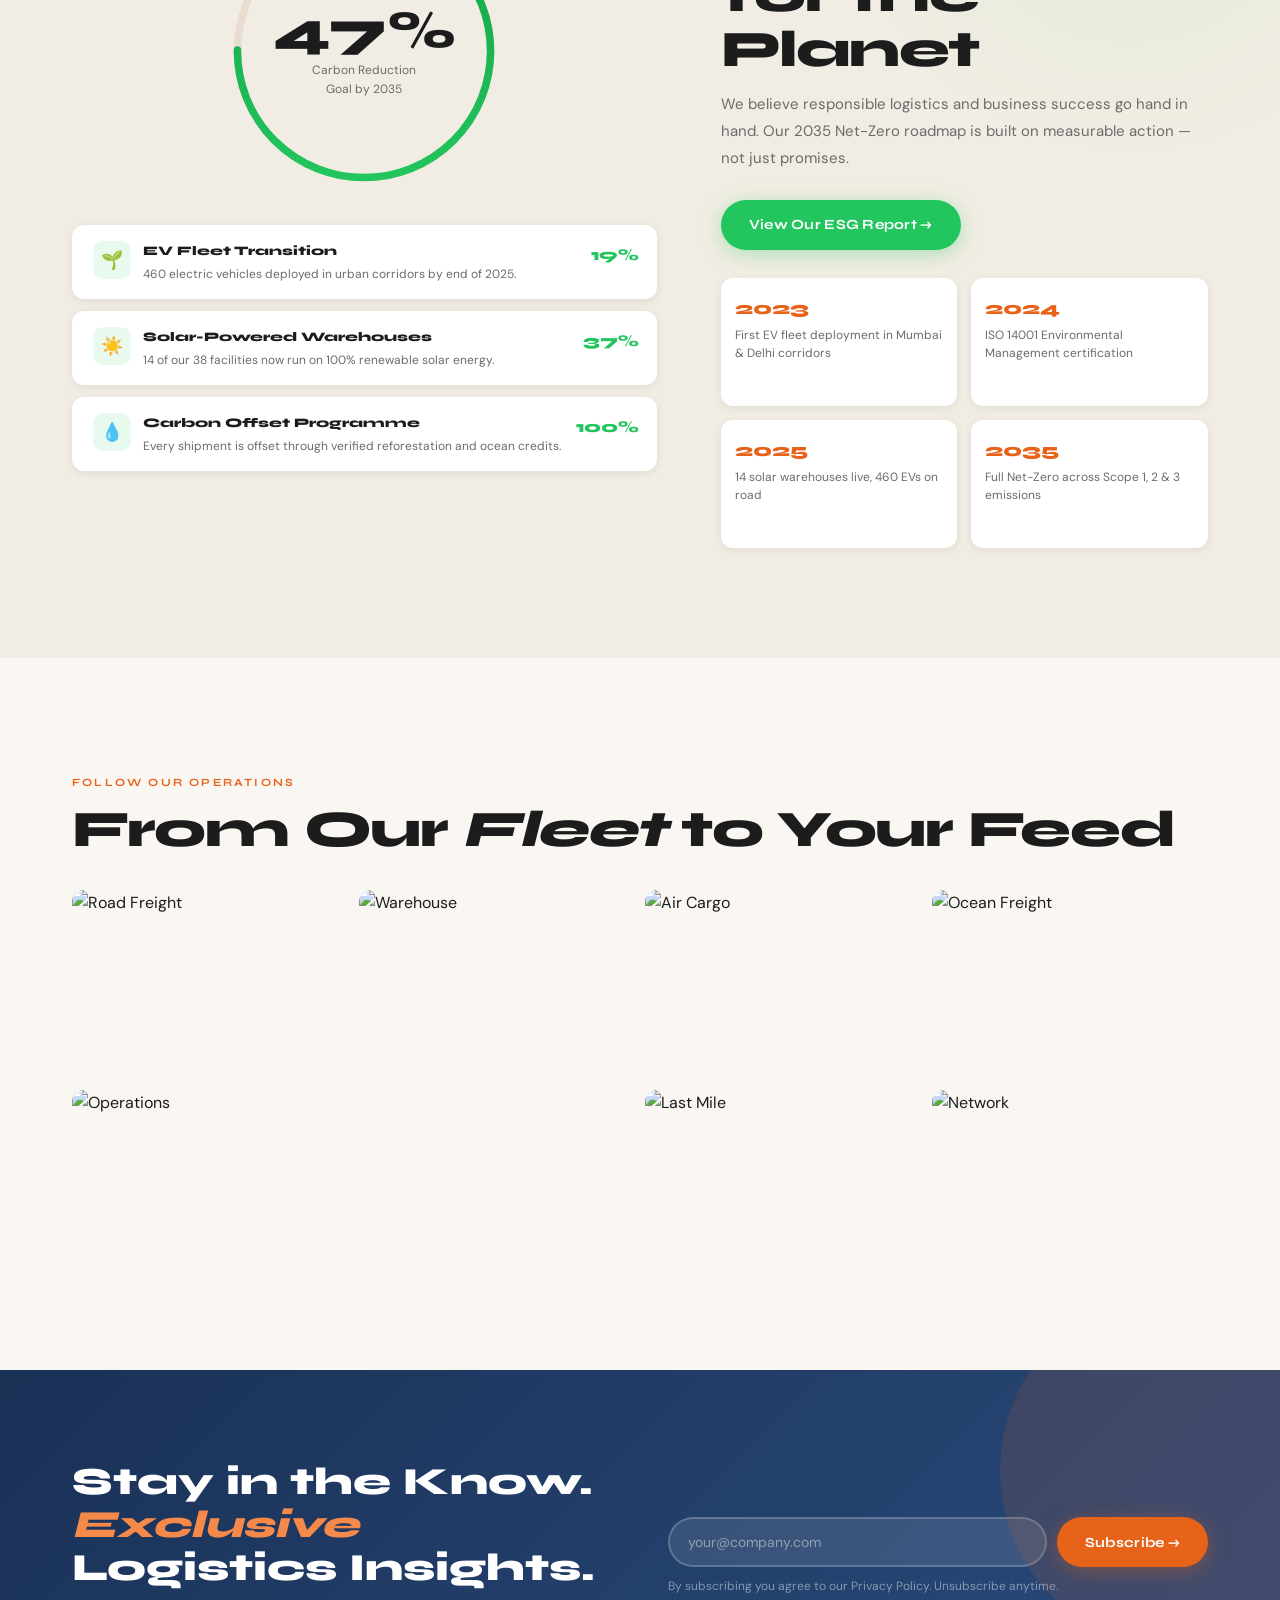
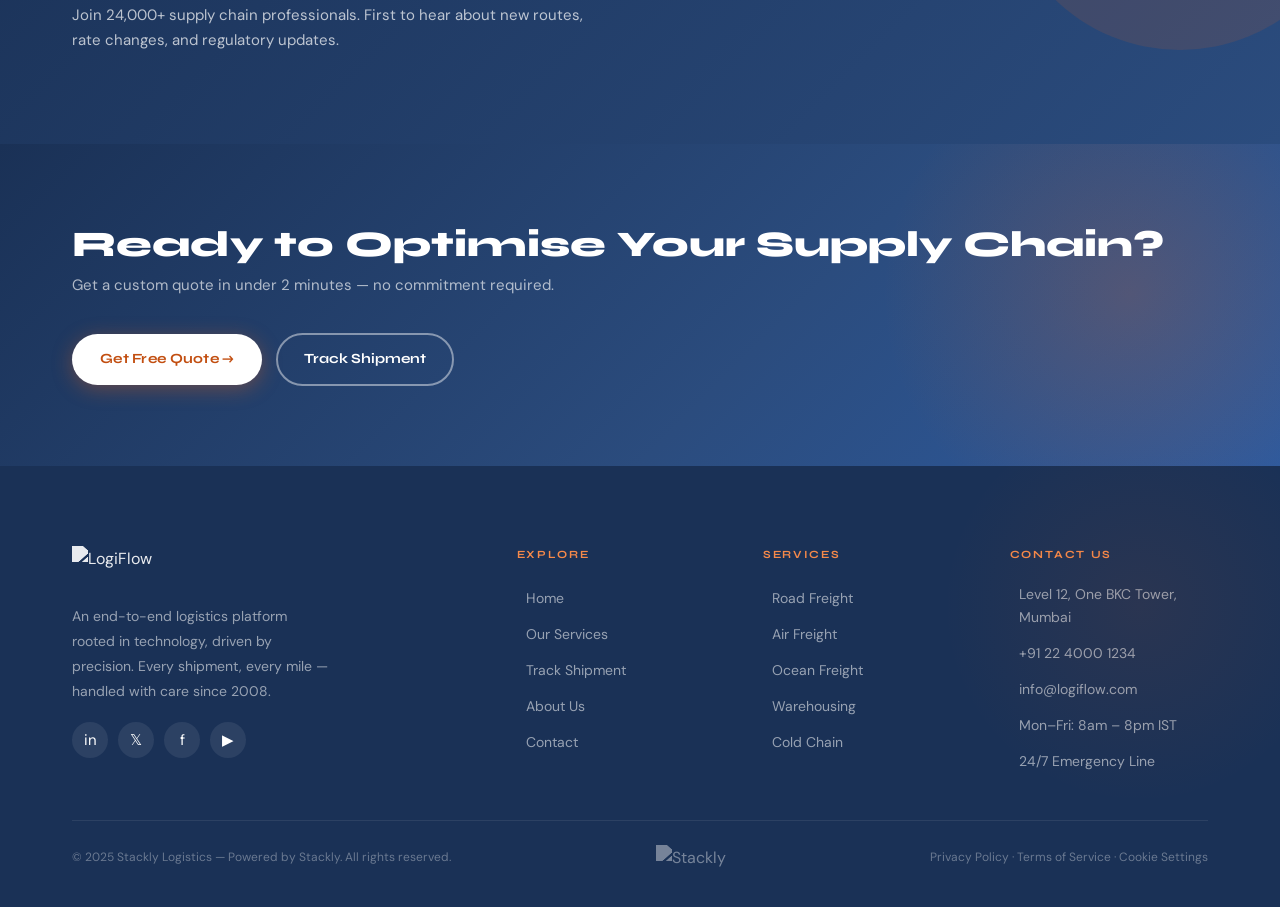
==== commit dd9b9565: "update" ====
--- a/index.html
+++ b/index.html
@@ -1281,9 +1281,9 @@
           <div class="menu-contact-item"><span>✉️</span><span>info@stackly.com</span></div>
         </div>
         <div class="mobile-socials">
-          <a href="#">in</a>
-          <a href="#">𝕏</a>
-          <a href="#">f</a>
+          <a href="404.html">in</a>
+          <a href="404.html">𝕏</a>
+          <a href="404.html">f</a>
         </div>
       </div>
     </div>
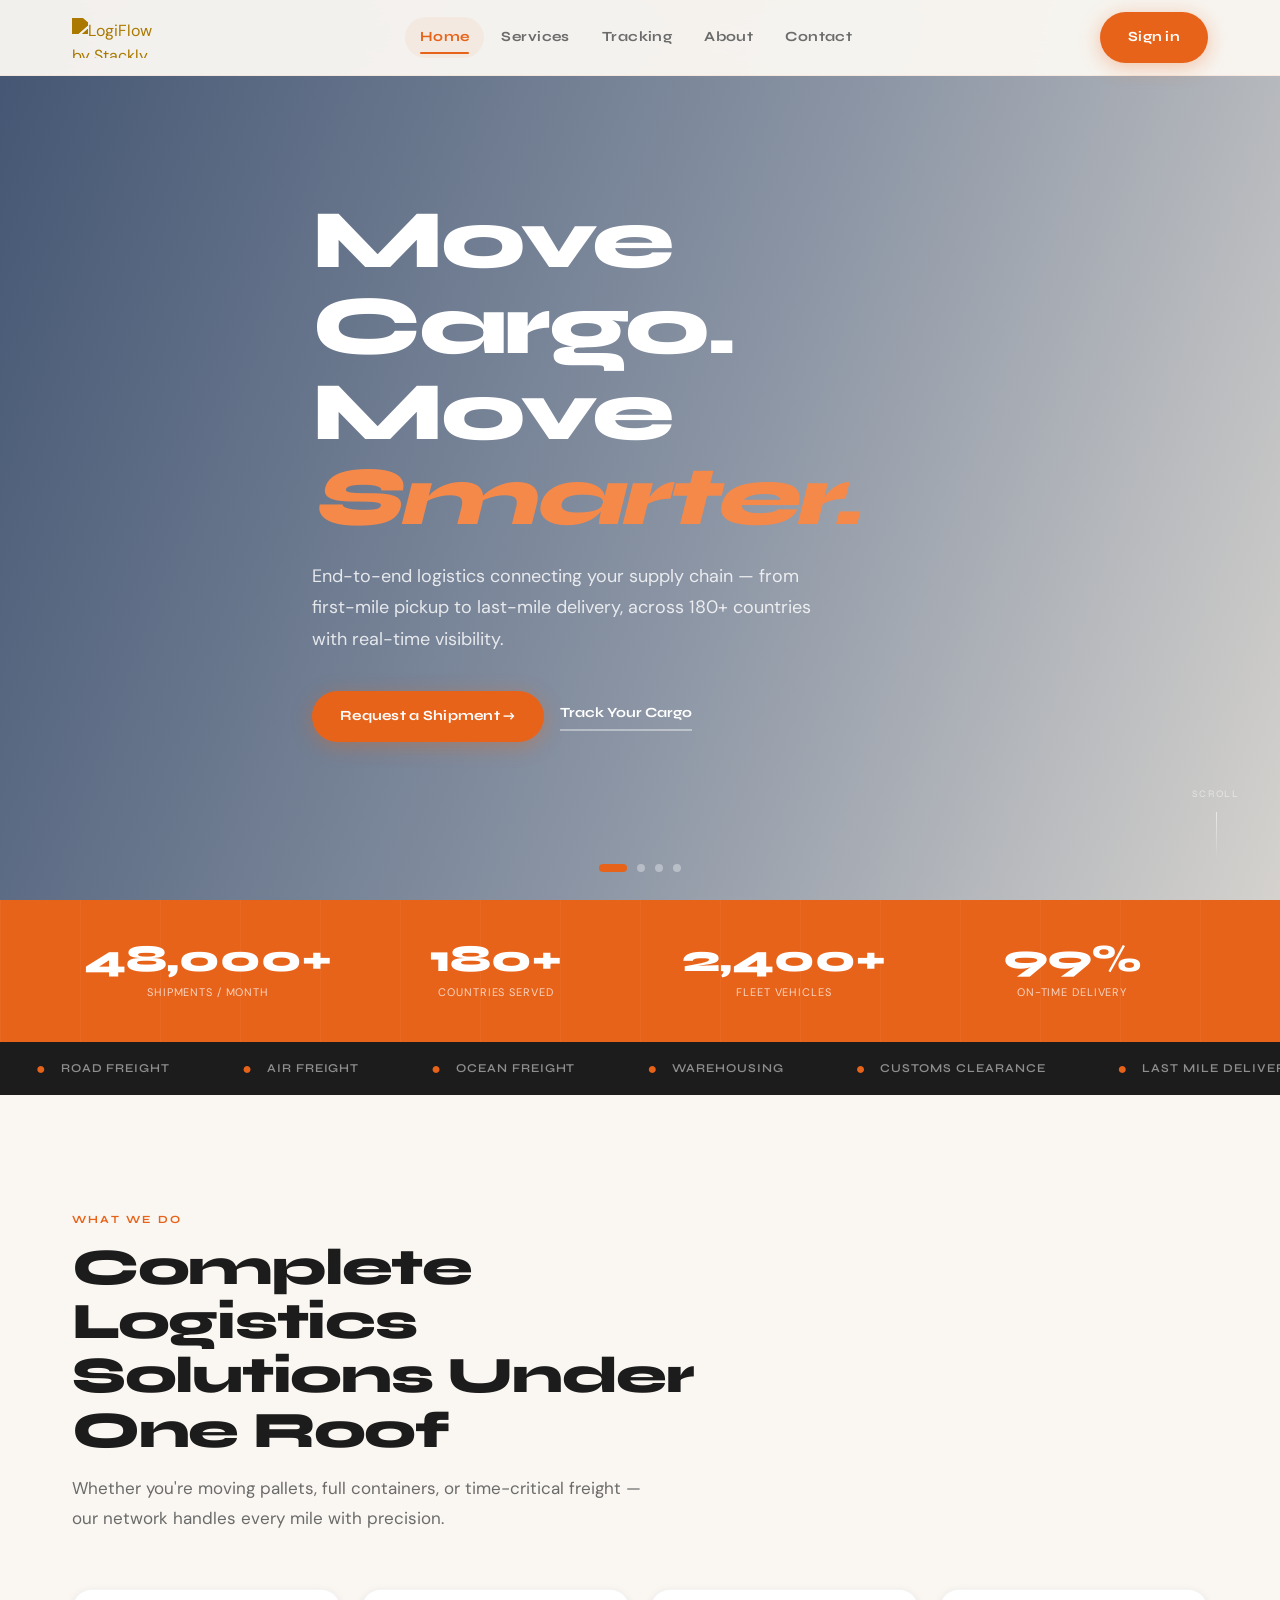
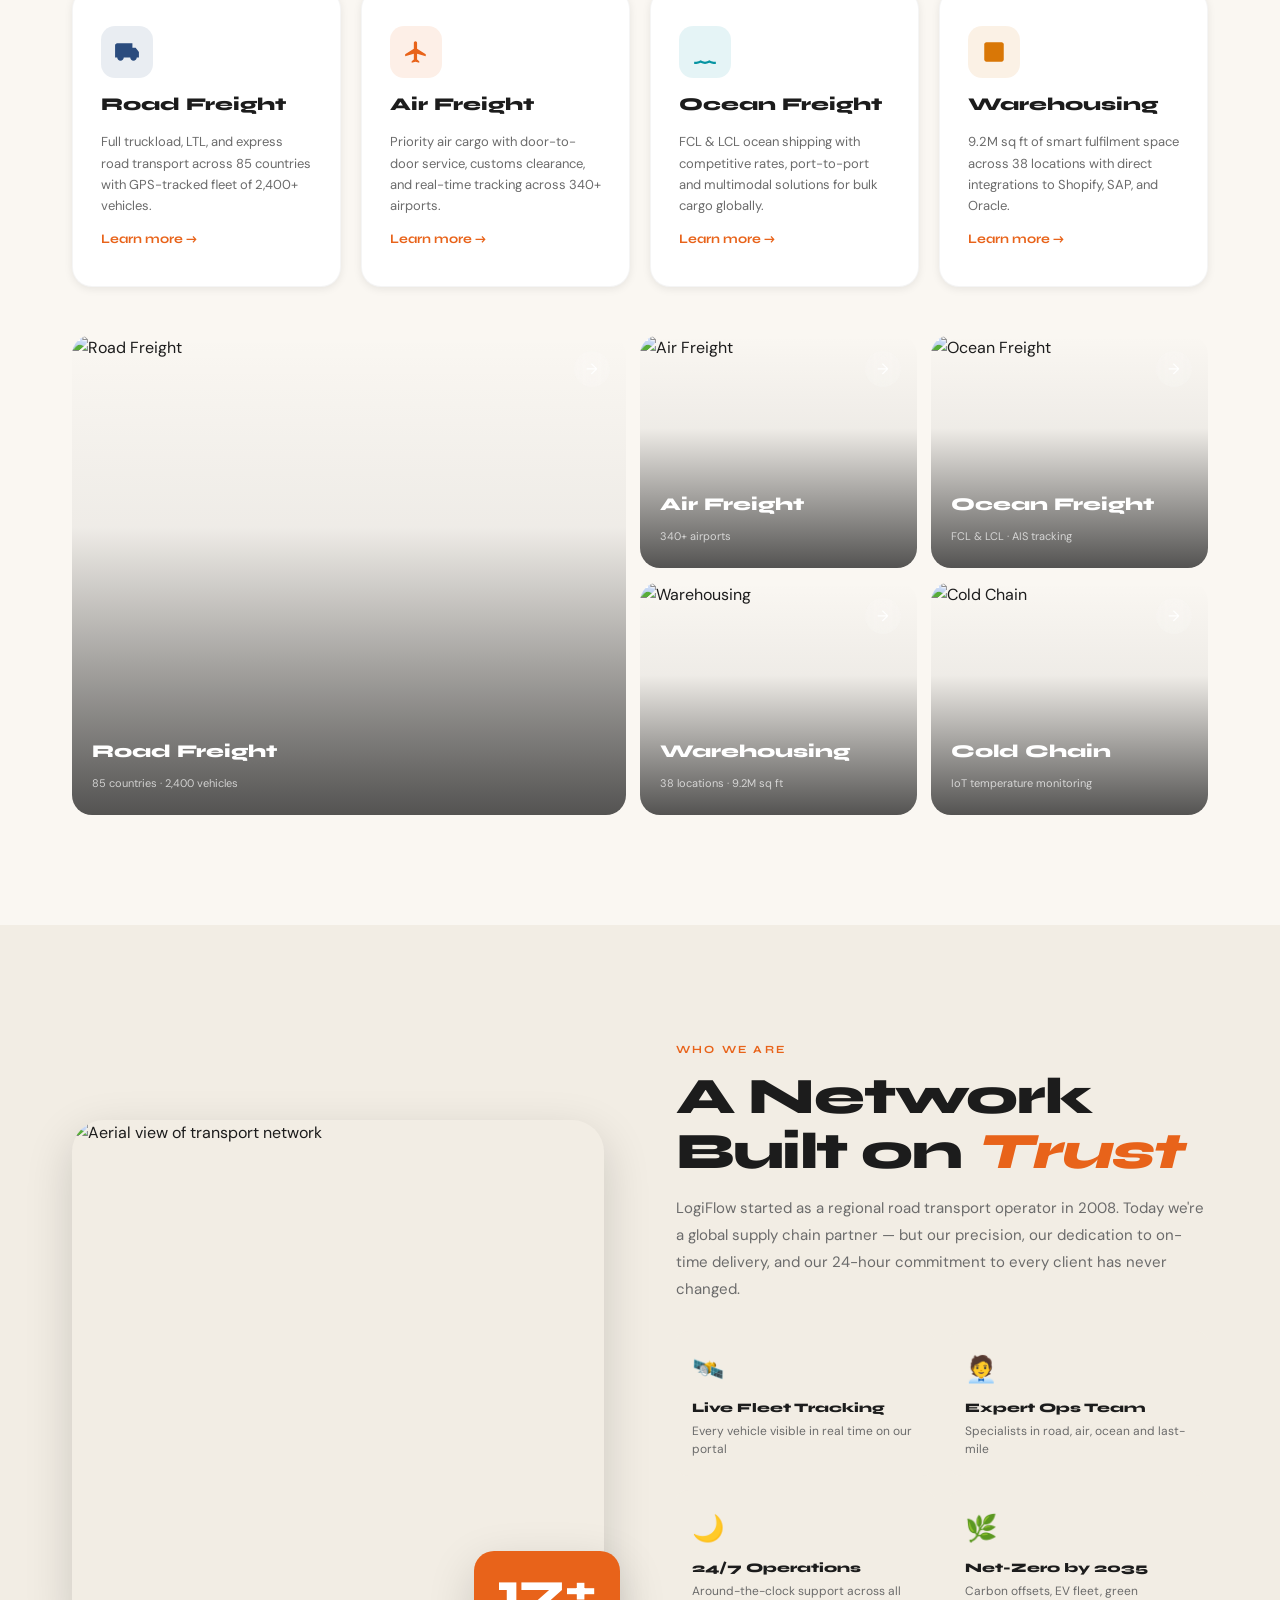
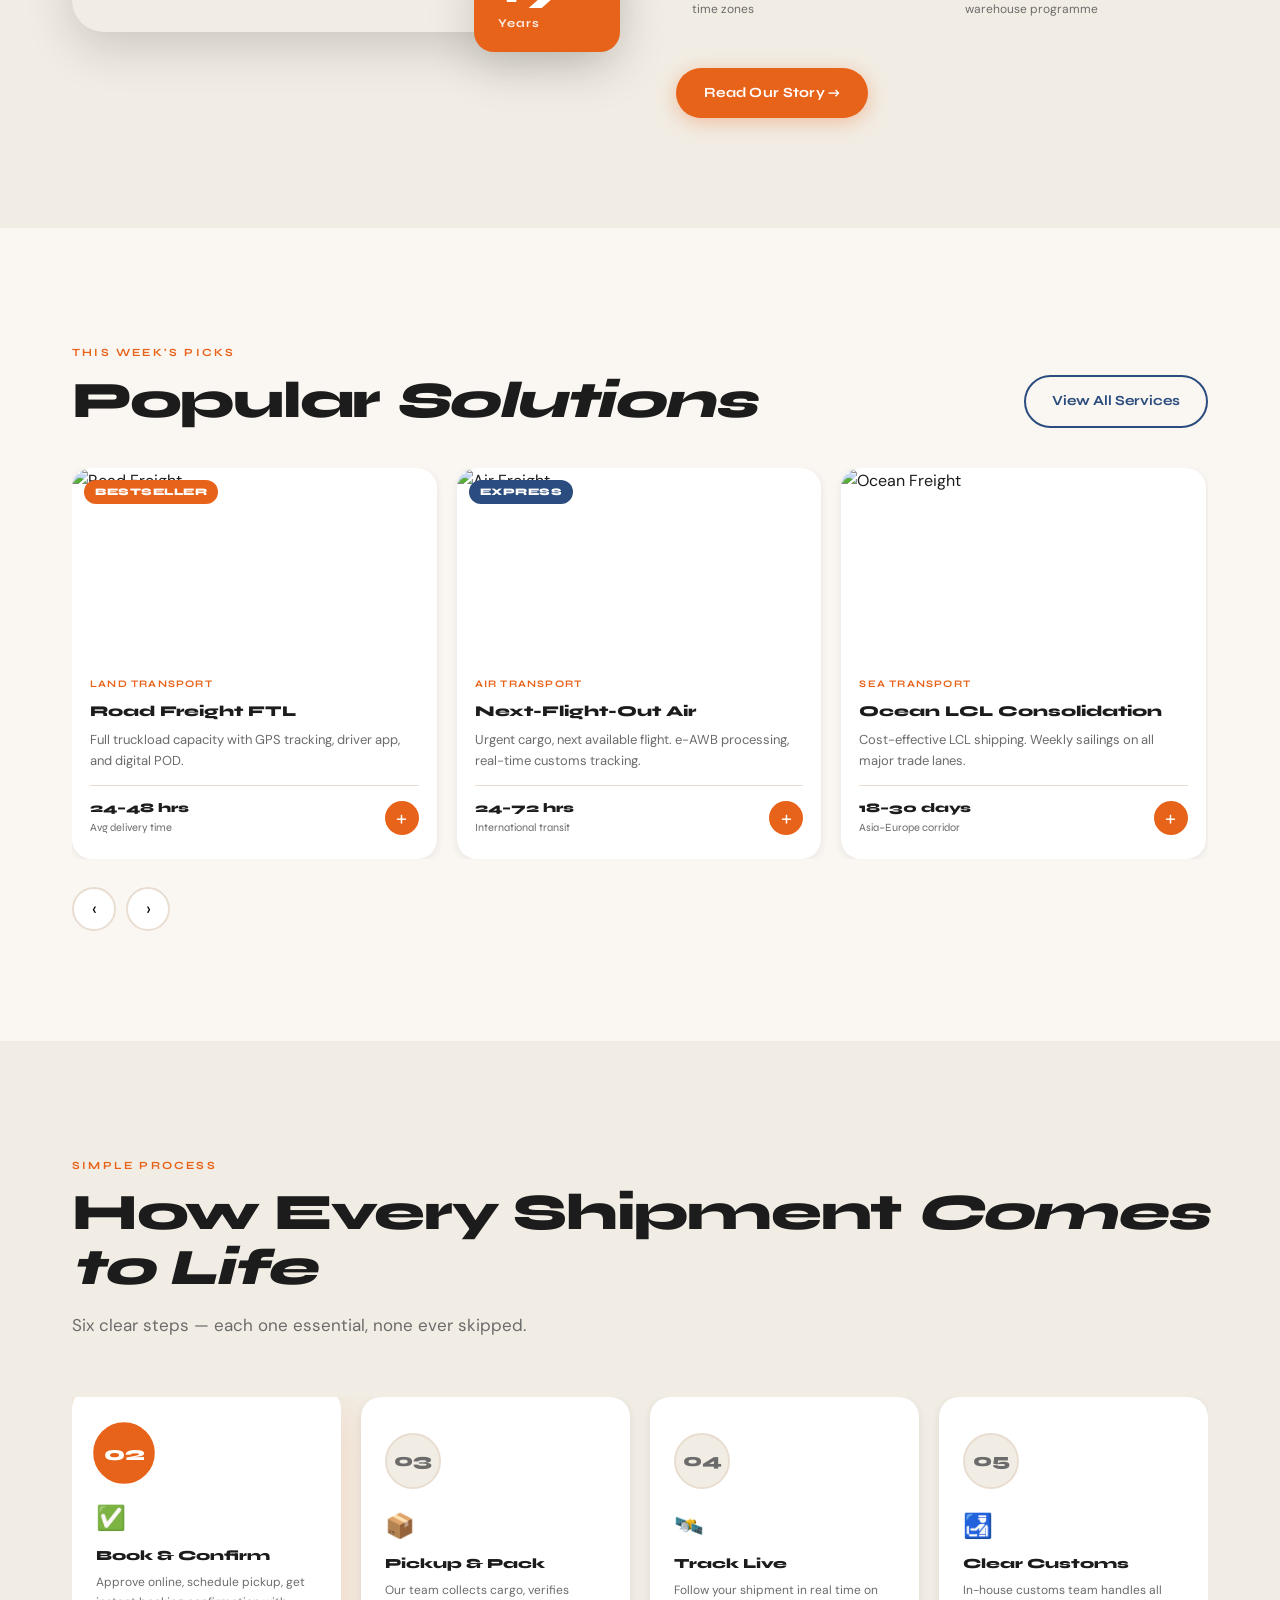
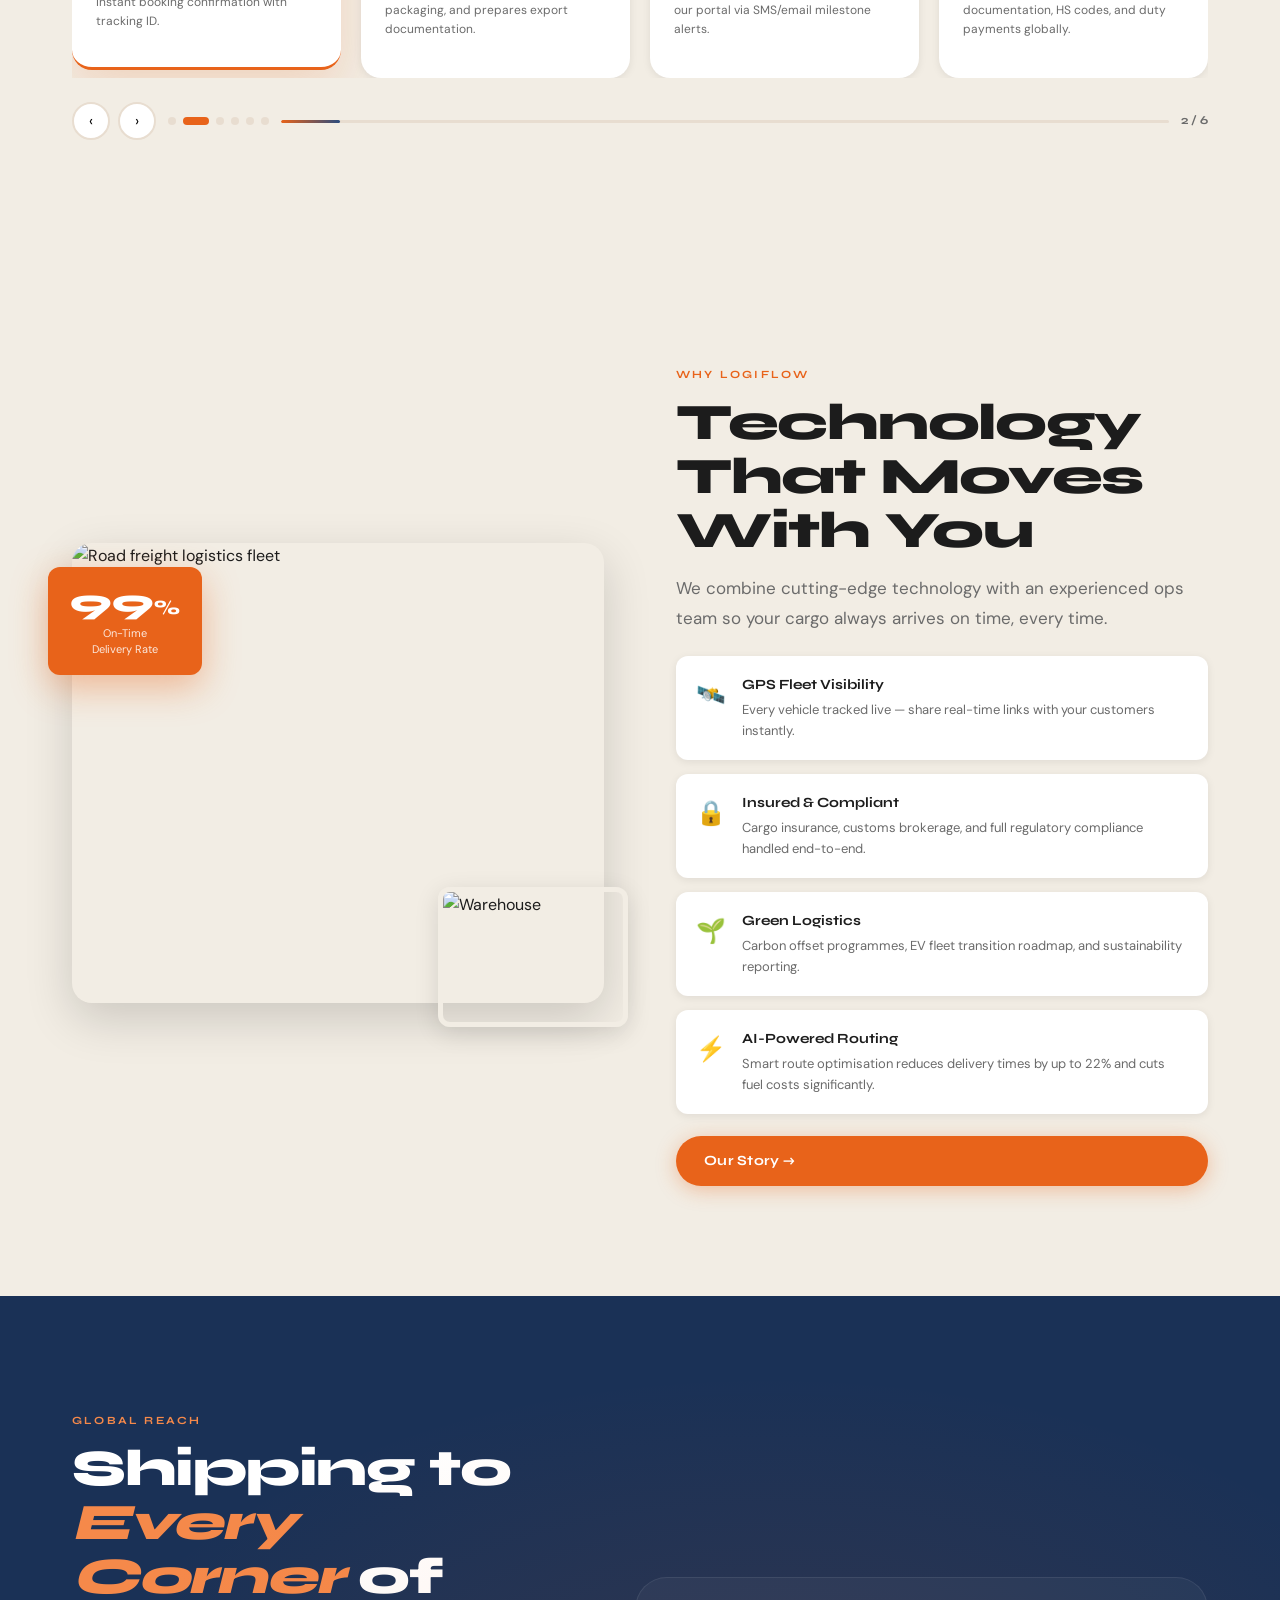
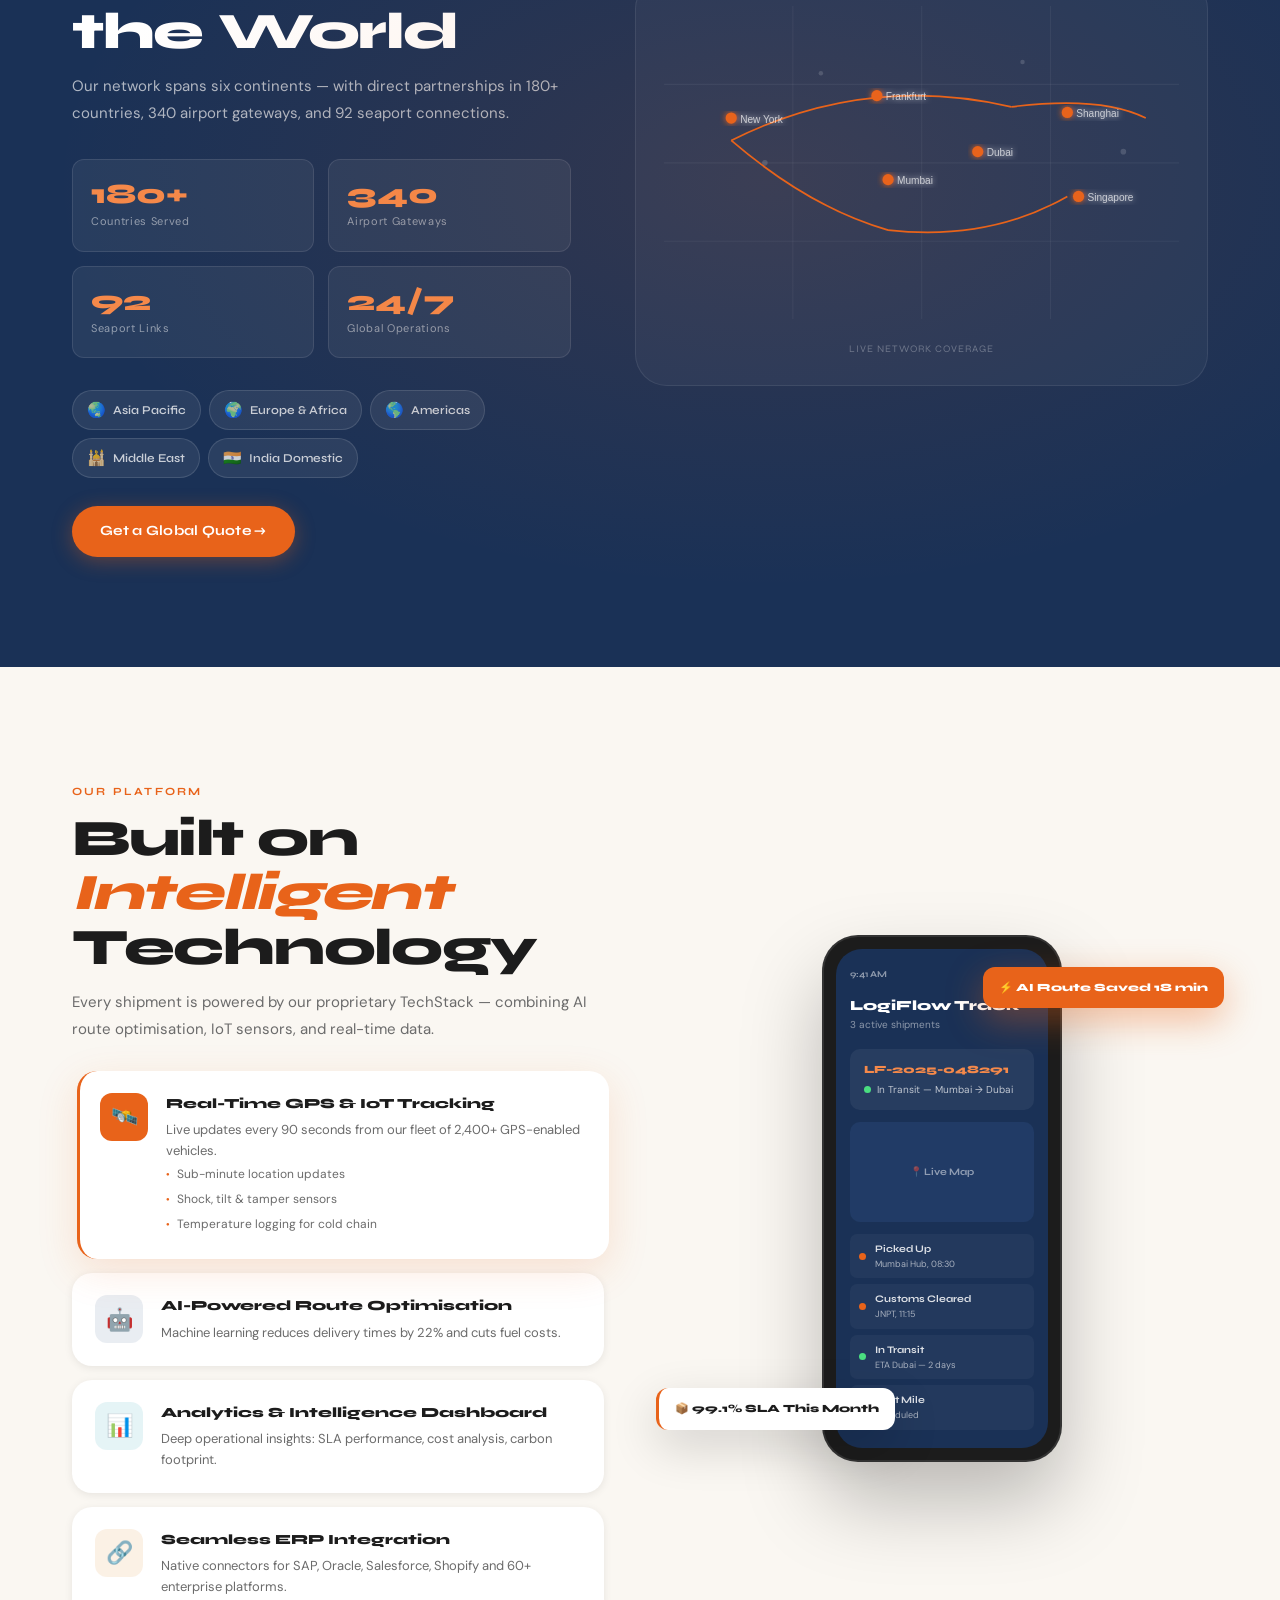
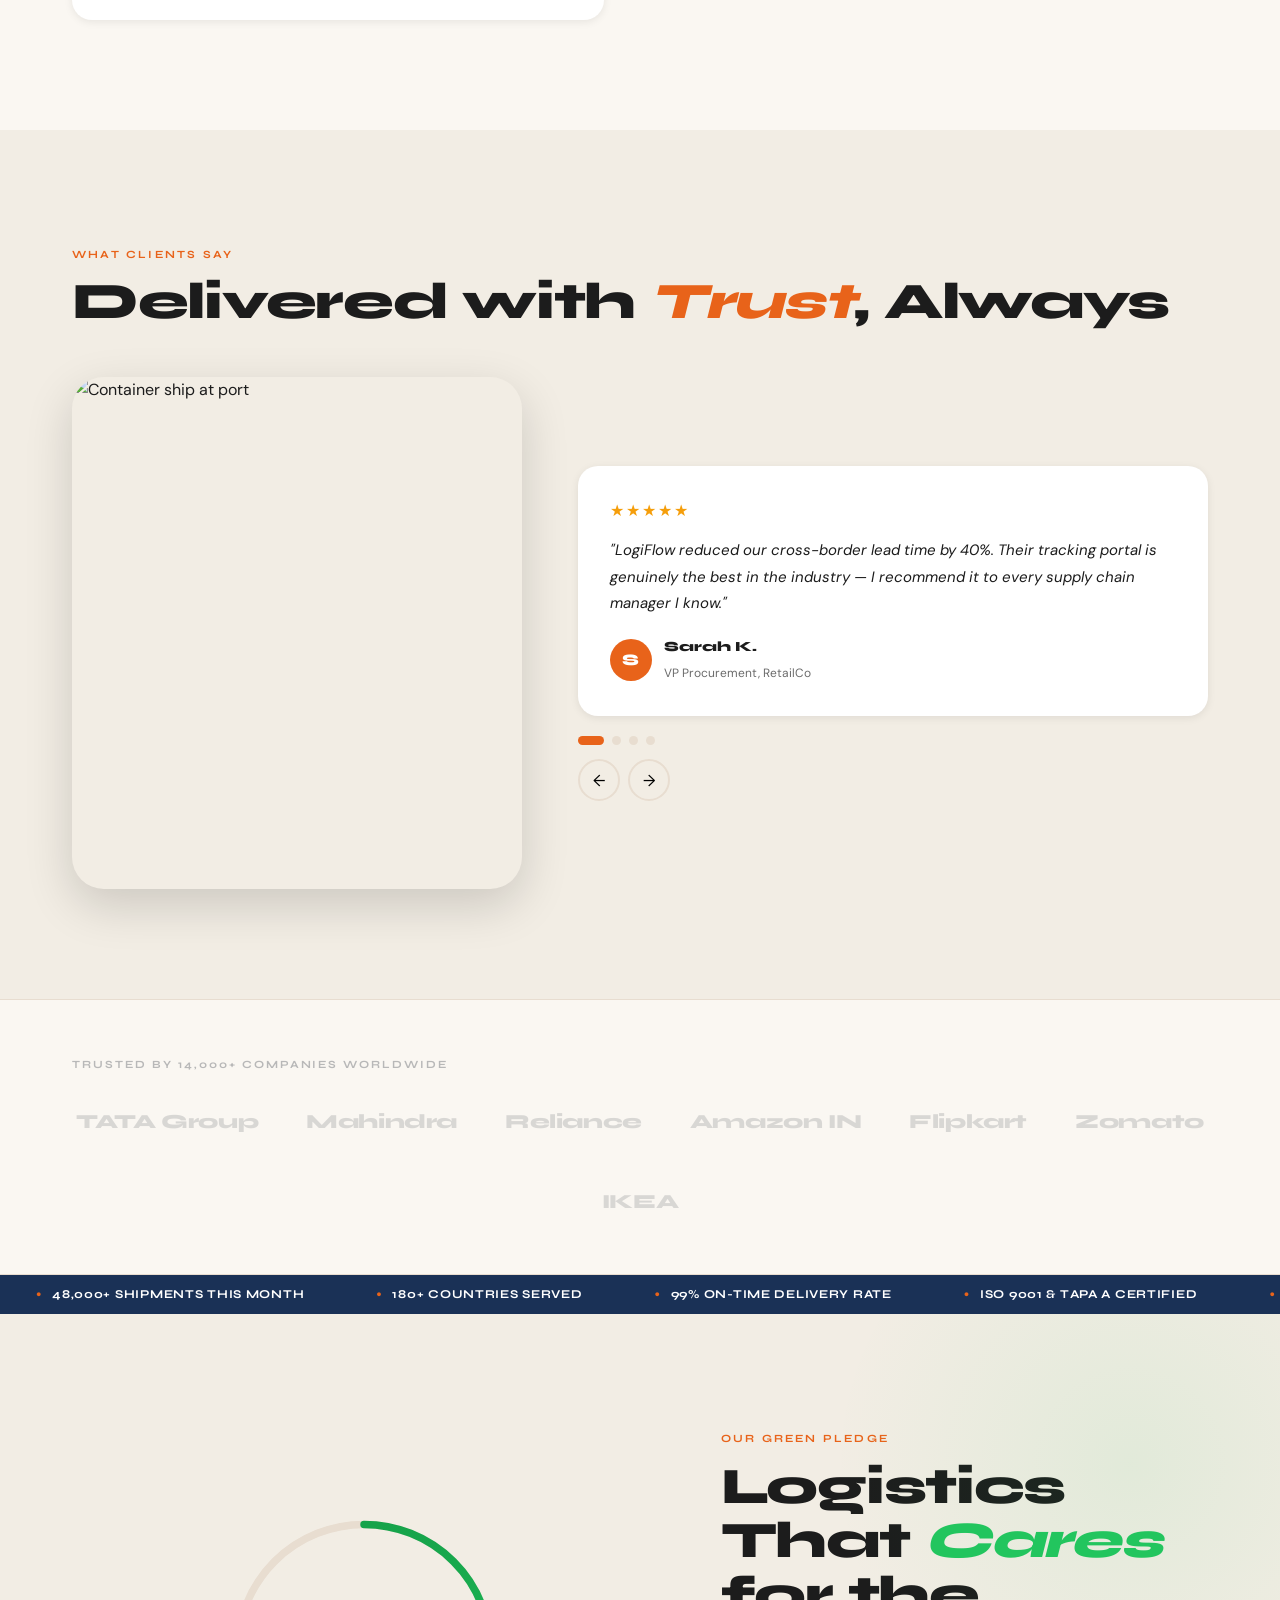
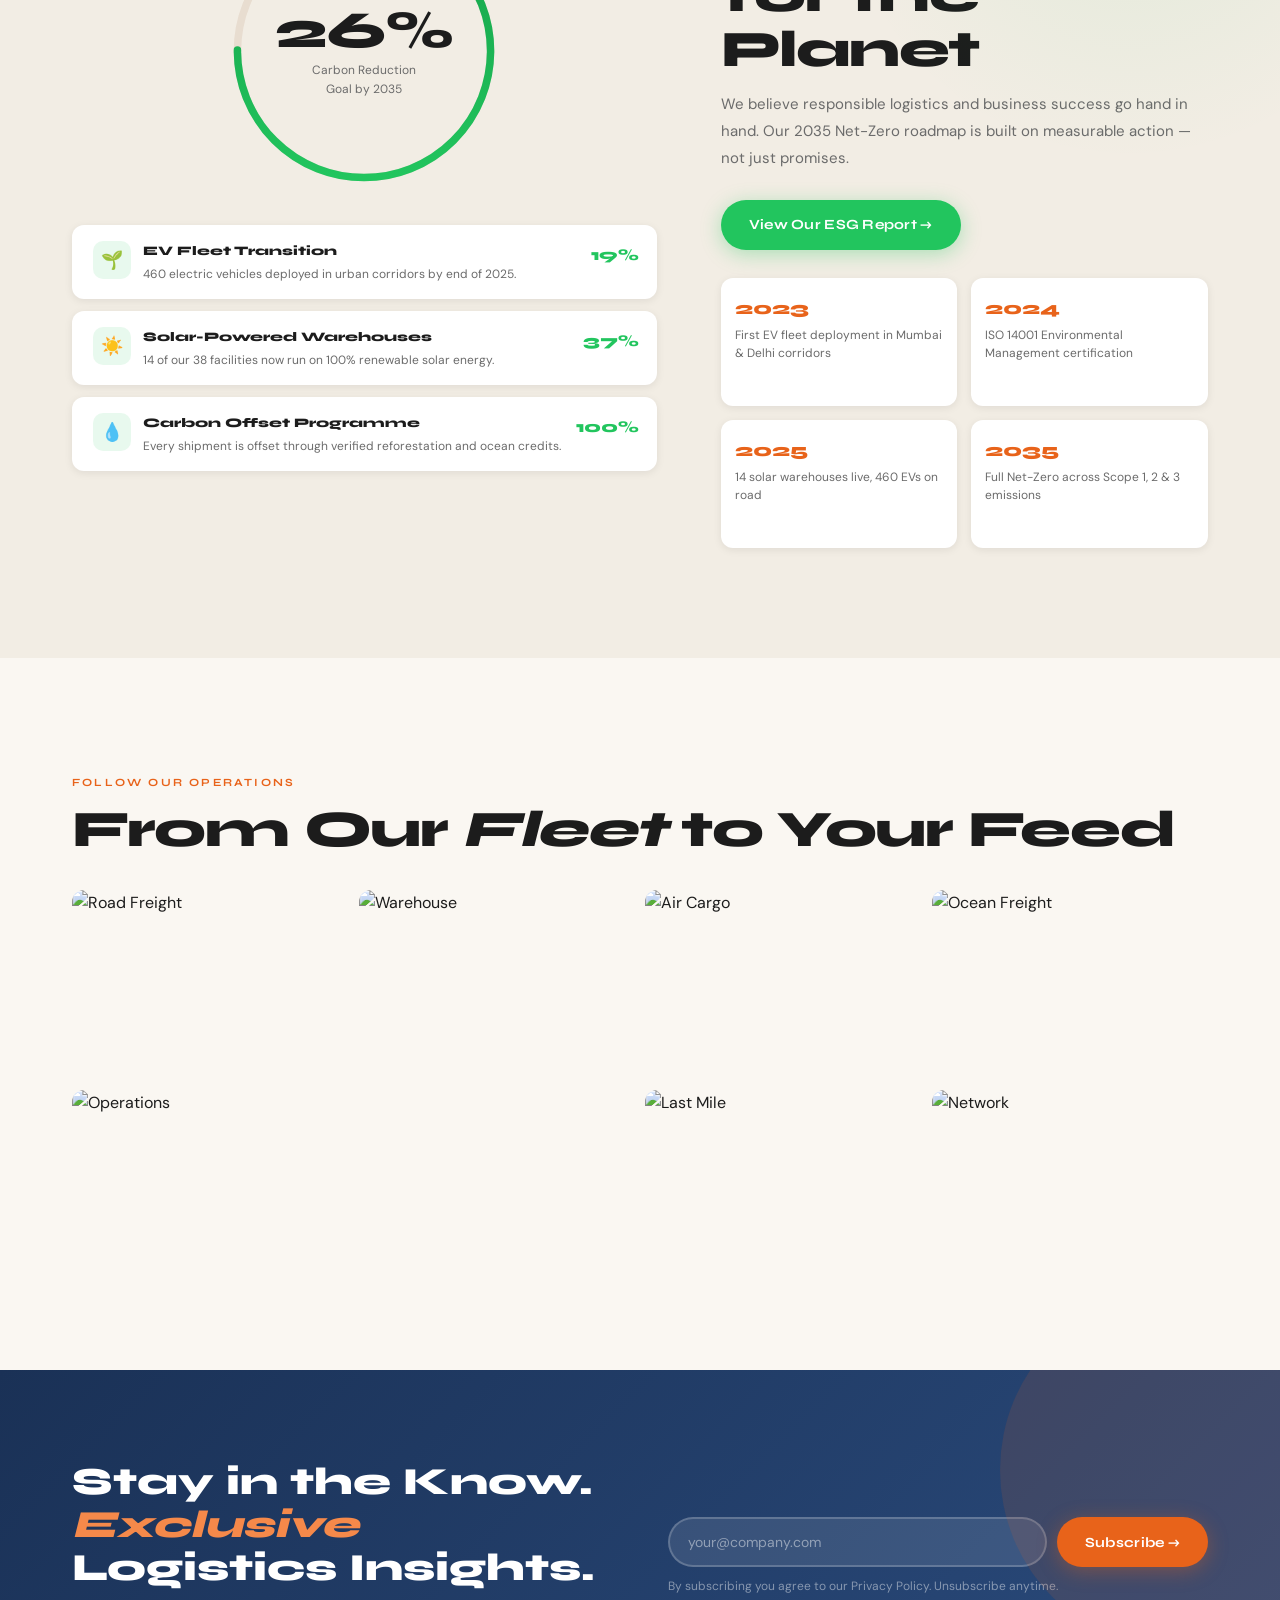
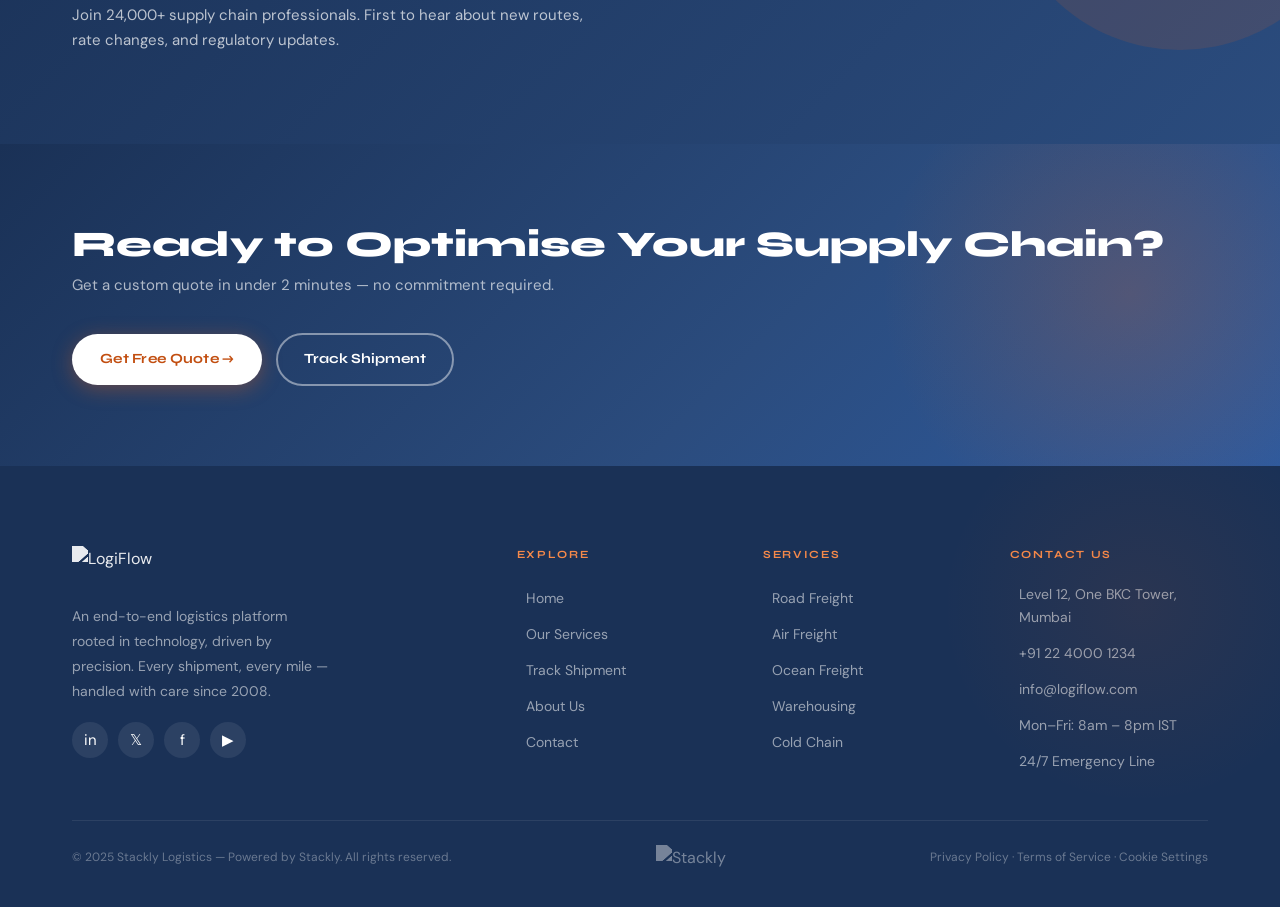
==== commit 8eabec03: "update" ====
--- a/index.html
+++ b/index.html
@@ -616,7 +616,7 @@
 .process-nav-btn:hover { border-color: var(--orange); background: var(--orange); color: #fff; }
 
 /* ============================================================
-   WHY LOGIFLOW
+   WHY stackly
    ============================================================ */
 .why-inner { display: grid; grid-template-columns: 1fr 1fr; gap: clamp(32px, 6vw, 72px); align-items: center; }
 .why-media { position: relative; }
@@ -1063,34 +1063,19 @@
    ============================================================ */
 @media (max-width: 768px) {
   :root { --nav-h: 64px; }
-
-  /* Navbar */
   .nav-links, .nav-cta { display: none; }
   .hamburger { display: flex; }
   .mobile-menu { display: block; }
-
-  /* Section spacing */
   .section { padding: clamp(48px, 8vw, 72px) 0; }
-
-  /* Hero */
   .hero { min-height: 100svh; }
   .hero-title { font-size: clamp(28px, 8vw, 48px); }
   .hero-desc { font-size: 14px; max-width: 100%; }
   .hero-actions { gap: 12px; }
   .hero-badges { gap: 12px; }
   .hero-scroll-cue { display: none; }
-
-  /* Stats */
-  .stats-inner {
-    grid-template-columns: repeat(2, 1fr);
-    gap: 12px;
-  }
+  .stats-inner { grid-template-columns: repeat(2, 1fr); gap: 12px; }
   .stat-num { font-size: clamp(22px, 5vw, 32px); }
-
-  /* Services grid */
   .services-grid { grid-template-columns: 1fr 1fr; gap: 14px; }
-
-  /* Category image grid */
   .cat-grid {
     grid-template-columns: 1fr 1fr;
     grid-template-rows: 200px 130px 130px;
@@ -1101,57 +1086,33 @@
   .cat-card:nth-child(3) { grid-column: 2; grid-row: 2; }
   .cat-card:nth-child(4) { grid-column: 1; grid-row: 3; }
   .cat-card:nth-child(5) { grid-column: 2; grid-row: 3; }
-
-  /* Who we are */
   .who-inner { grid-template-columns: 1fr; gap: 32px; }
   .who-img-badge { bottom: 14px; right: 14px; }
   .who-img-badge .badge-num { font-size: 32px; }
   .who-feats { grid-template-columns: 1fr 1fr; }
-
-  /* Featured cards */
   .feat-card { flex: 0 0 calc(85vw - 32px); }
-
-  /* Process */
   .step { flex: 0 0 calc(90vw - 32px); }
   .process-nav-btns { display: flex; }
-
-  /* Why */
   .why-inner { grid-template-columns: 1fr; }
   .why-img-accent { display: none; }
   .why-float-card { left: 12px; top: 12px; padding: 14px 16px; }
   .wfc-num { font-size: 28px; }
-
-  /* Gallery */
   .gallery-grid {
     grid-template-columns: repeat(2, 1fr);
     grid-template-rows: repeat(4, 150px);
     gap: 8px;
   }
   .gal-item { grid-column: auto !important; grid-row: auto !important; }
-
-  /* Coverage */
   .coverage-stats { grid-template-columns: 1fr 1fr; }
   .region-chips { gap: 7px; }
-
-  /* Tech */
   .tech-visual-col { display: none; }
-
-  /* Testimonials */
   .testi-layout { grid-template-columns: 1fr; }
   .testi-img-col { display: none; }
-
-  /* Sustain */
   .sustain-inner { grid-template-columns: 1fr; }
   .sustain-milestones { grid-template-columns: 1fr 1fr; }
-
-  /* Newsletter */
   .newsletter-inner { grid-template-columns: 1fr; gap: 24px; }
-
-  /* CTA */
   .cta-inner { text-align: center; justify-content: center; }
   .cta-actions { justify-content: center; }
-
-  /* Footer */
   .footer-grid { grid-template-columns: 1fr 1fr; gap: 28px; }
   .footer-bottom { flex-direction: column; text-align: center; }
   .footer-bottom-logo { display: none; }
@@ -1162,18 +1123,10 @@
    ============================================================ */
 @media (max-width: 540px) {
   :root { --nav-h: 60px; }
-
-  /* Hero actions — stack vertically */
   .hero-actions { flex-direction: column; align-items: flex-start; gap: 14px; }
   .hero-badges { flex-direction: column; gap: 8px; }
-
-  /* Stats — 2x2 */
   .stats-inner { grid-template-columns: 1fr 1fr; }
-
-  /* Services full-width on very small */
   .services-grid { grid-template-columns: 1fr; gap: 12px; }
-
-  /* Cat grid simplified */
   .cat-grid {
     grid-template-columns: 1fr;
     grid-template-rows: 200px 140px 140px 140px 140px;
@@ -1183,50 +1136,167 @@
   .cat-card:nth-child(3),
   .cat-card:nth-child(4),
   .cat-card:nth-child(5) { grid-column: 1; }
-
-  /* Who feats: single column */
   .who-feats { grid-template-columns: 1fr; }
-
-  /* Gallery: single col */
-  .gallery-grid {
-    grid-template-columns: 1fr;
-    grid-template-rows: none;
-  }
+  .gallery-grid { grid-template-columns: 1fr; grid-template-rows: none; }
   .gal-item { height: 180px; grid-column: 1 !important; grid-row: auto !important; }
-
-  /* Newsletter: stacked input */
   .nl-input-row { flex-direction: column; }
   .nl-input-row .btn-primary { width: 100%; justify-content: center; }
-
-  /* CTA full-width buttons */
   .cta-actions { flex-direction: column; width: 100%; }
   .cta-actions .btn-primary,
   .cta-actions .btn-secondary { width: 100%; justify-content: center; }
-
-  /* Footer */
   .footer-grid { grid-template-columns: 1fr; gap: 28px; }
-
-  /* Sustain */
   .sustain-milestones { grid-template-columns: 1fr; }
-
-  /* Coverage stats */
   .coverage-stats { grid-template-columns: 1fr 1fr; }
-
-  /* Mobile menu full width */
   .mobile-menu-panel { width: 100%; }
-
-  /* Section title */
   .section-title { font-size: clamp(22px, 7vw, 30px); }
 }
 
-/* ============================================================
-   RESPONSIVE — 400px and below
-   ============================================================ */
 @media (max-width: 400px) {
   .container { padding: 0 14px; }
   .hero-title { font-size: clamp(26px, 9vw, 36px); }
   .stats-inner { grid-template-columns: 1fr 1fr; }
   .stat-num { font-size: 22px; }
+}
+
+/* ==========================================
+   COVERAGE SECTION MOBILE RESPONSIVE
+   ========================================== */
+
+@media (max-width: 992px) {
+  .coverage-inner {
+    flex-direction: column;
+    gap: 40px;
+    text-align: center;
+  }
+
+  .coverage-text,
+  .map-visual {
+    width: 100%;
+  }
+
+  .section-title {
+    font-size: 2.2rem;
+    line-height: 1.2;
+  }
+
+  .coverage-stats {
+    display: grid;
+    grid-template-columns: repeat(2, 1fr);
+    gap: 15px;
+    margin-top: 25px;
+  }
+
+  .cov-stat {
+    padding: 18px;
+  }
+
+  .region-chips {
+    justify-content: center;
+  }
+
+  .btn-primary {
+    margin-left: auto;
+    margin-right: auto;
+  }
+
+  .map-dots-svg {
+    width: 100%;
+    height: auto;
+  }
+}
+
+@media (max-width: 768px) {
+  .coverage-section {
+    padding: 70px 0;
+  }
+
+  .section-label {
+    font-size: 0.8rem;
+  }
+
+  .section-title {
+    font-size: 1.9rem;
+  }
+
+  .coverage-text p {
+    font-size: 0.95rem;
+    line-height: 1.7;
+  }
+
+  .coverage-stats {
+    grid-template-columns: 1fr 1fr;
+    gap: 12px;
+  }
+
+  .cs-num {
+    font-size: 1.5rem;
+  }
+
+  .cs-label {
+    font-size: 0.8rem;
+  }
+
+  .region-chips {
+    display: flex;
+    flex-wrap: wrap;
+    gap: 10px;
+    justify-content: center;
+  }
+
+  .region-chip {
+    font-size: 0.8rem;
+    padding: 8px 14px;
+  }
+
+  .map-visual {
+    overflow-x: auto;
+  }
+
+  .map-dots-svg {
+    min-width: 500px;
+  }
+}
+
+@media (max-width: 576px) {
+  .coverage-section {
+    padding: 60px 0;
+  }
+
+  .section-title {
+    font-size: 1.6rem;
+  }
+
+  .coverage-stats {
+    grid-template-columns: 1fr;
+  }
+
+  .cov-stat {
+    padding: 16px;
+  }
+
+  .cs-num {
+    font-size: 1.4rem;
+  }
+
+  .region-chip {
+    width: 100%;
+    justify-content: center;
+    text-align: center;
+  }
+
+  .btn-primary {
+    width: 100%;
+    justify-content: center;
+  }
+
+  .map-visual {
+    padding: 15px;
+    border-radius: 20px;
+  }
+
+  .map-dots-svg {
+    min-width: 420px;
+  }
 }
   </style>
 </head>
@@ -1290,19 +1360,25 @@
   </div>
 
   <!-- ══════════════════════════════════════════
-       HERO
+       HERO — 5 slides, all WebP ≤ 75KB each
+       photo IDs chosen for logistics theme:
+       1. Container port aerial        (1622937022049)
+       2. Highway interchange aerial   (1558618666)
+       3. Warehouse interior           (1553413077)
+       4. Cargo aircraft above clouds  (1436491865)
+       5. Truck convoy on highway      (1586528116)
   ══════════════════════════════════════════ -->
   <section class="hero">
     <div class="hero-slider-wrap" id="heroSlider">
-      <div class="hero-slide" style="background-image:url('https://images.unsplash.com/photo-1605745341112-85968b19335b?w=800&fm=webp&q=75')"></div>
-      <div class="hero-slide" style="background-image:url('https://images.unsplash.com/photo-1558618666-fcd25c85cd64?w=500&fm=webp&q=60')"></div>
-      <div class="hero-slide" style="background-image:url('https://images.unsplash.com/photo-1601584115197-04ecc0da31d7?w=1400&q=55&fm=webp&fit=crop&crop=center')"></div>
-      <div class="hero-slide" style="background-image:url('https://images.unsplash.com/photo-1494412651409-8963ce7935a7?w=1400&q=55&fm=webp&fit=crop&crop=center')"></div>
-      <div class="hero-slide" style="background-image:url('https://images.unsplash.com/photo-1553413077-190dd305871c?w=1400&q=55&fm=webp&fit=crop&crop=center')"></div>
+      <div class="hero-slide" style="background-image:url('https://wsrv.nl/?url=https://images.unsplash.com/photo-1601584115197-04ecc0da31d7&w=1200&output=webp&q=40&fit=cover')"></div>
+      <div class="hero-slide" style="background-image:url('https://wsrv.nl/?url=https://images.unsplash.com/photo-1586528116311-ad8dd3c8310d&w=700&output=webp&q=60&fit=cover')"></div>
+      <div class="hero-slide" style="background-image:url('https://wsrv.nl/?url=https://images.unsplash.com/photo-1436491865332-7a61a109cc05&w=1200&output=webp&q=42&fit=cover')"></div>
+      
+      <div class="hero-slide" style="background-image:url('https://wsrv.nl/?url=https://images.unsplash.com/photo-1506905925346-21bda4d32df4&w=1200&output=webp&q=40&fit=cover')"></div>
+
     </div>
     <div class="hero-overlay"></div>
     <div class="container hero-content">
-     
       <h1 class="hero-title">
         <span class="line-1">Move Cargo.</span>
         <span class="line-2">Move <em class="hero-accent">Smarter.</em></span>
@@ -1312,7 +1388,6 @@
         <a href="#" class="btn-primary">Request a Shipment →</a>
         <a href="#" class="btn-hero-ghost">Track Your Cargo</a>
       </div>
-     
     </div>
     <div class="slider-dots" id="sliderDots"></div>
     <div class="hero-scroll-cue"><span>Scroll</span><div class="scroll-line"></div></div>
@@ -1389,34 +1464,37 @@
         </a>
       </div>
 
-      <!-- Category Image Grid -->
+      <!-- Category Image Grid
+           All images: WebP, fit=crop, optimized per size
+           road_big  700w q=65 ≈ 42KB  | air/ocean/ware/cold  480w q=65 ≈ 22KB each
+      -->
       <div class="cat-grid">
         <a href="#" class="cat-card cat-big">
-          <img src="https://images.unsplash.com/photo-1586528116311-ad8dd3c8310d?w=800&q=72&fm=webp&fit=crop&crop=center" alt="Road Freight" loading="lazy" />
+          <img src="https://wsrv.nl/?url=https://images.unsplash.com/photo-1586528116311-ad8dd3c8310d&w=700&output=webp&q=60&fit=cover" alt="Road Freight" loading="lazy" />
           <div class="cat-overlay"></div>
           <div class="cat-label"><h4>Road Freight</h4><span>85 countries · 2,400 vehicles</span></div>
           <div class="cat-arrow">→</div>
         </a>
         <a href="#" class="cat-card">
-          <img src="https://images.unsplash.com/photo-1436491865332-7a61a109cc05?w=500&q=72&fm=webp&fit=crop&crop=center" alt="Air Freight" loading="lazy" />
+          <img src="https://wsrv.nl/?url=https://images.unsplash.com/photo-1436491865332-7a61a109cc05&w=480&output=webp&q=60&fit=cover" alt="Air Freight" loading="lazy" />
           <div class="cat-overlay"></div>
           <div class="cat-label"><h4>Air Freight</h4><span>340+ airports</span></div>
           <div class="cat-arrow">→</div>
         </a>
         <a href="#" class="cat-card">
-          <img src="https://images.unsplash.com/photo-1578575437130-527eed3abbec?w=500&q=72&fm=webp&fit=crop&crop=center" alt="Ocean Freight" loading="lazy" />
+          <img src="https://wsrv.nl/?url=https://images.unsplash.com/photo-1578575437130-527eed3abbec&w=480&output=webp&q=60&fit=cover" alt="Ocean Freight" loading="lazy" />
           <div class="cat-overlay"></div>
           <div class="cat-label"><h4>Ocean Freight</h4><span>FCL & LCL · AIS tracking</span></div>
           <div class="cat-arrow">→</div>
         </a>
         <a href="#" class="cat-card">
-          <img src="https://images.unsplash.com/photo-1553413077-190dd305871c?w=500&q=72&fm=webp&fit=crop&crop=center" alt="Warehousing" loading="lazy" />
+          <img src="https://wsrv.nl/?url=https://images.unsplash.com/photo-1553413077-190dd305871c&w=480&output=webp&q=60&fit=cover" alt="Warehousing" loading="lazy" />
           <div class="cat-overlay"></div>
           <div class="cat-label"><h4>Warehousing</h4><span>38 locations · 9.2M sq ft</span></div>
           <div class="cat-arrow">→</div>
         </a>
         <a href="#" class="cat-card">
-          <img src="https://images.unsplash.com/photo-1601584115197-04ecc0da31d7?w=500&q=72&fm=webp&fit=crop&crop=center" alt="Cold Chain" loading="lazy" />
+          <img src="https://wsrv.nl/?url=https://images.unsplash.com/photo-1566576912321-d58ddd7a6088&w=480&output=webp&q=60&fit=cover" alt="Cold Chain" loading="lazy" />
           <div class="cat-overlay"></div>
           <div class="cat-label"><h4>Cold Chain</h4><span>IoT temperature monitoring</span></div>
           <div class="cat-arrow">→</div>
@@ -1427,12 +1505,13 @@
 
   <!-- ══════════════════════════════════════════
        WHO WE ARE
+       Image: 750w q=65 WebP ≈ 50KB
   ══════════════════════════════════════════ -->
   <section class="section section-alt">
     <div class="container who-inner">
       <div class="who-img-wrap" data-aos="fade-right">
         <div class="who-img-main">
-          <img src="https://images.unsplash.com/photo-1494412651409-8963ce7935a7?w=900&q=72&fm=webp&fit=crop&crop=center" alt="Aerial view of transport network" loading="lazy" />
+          <img src="https://wsrv.nl/?url=https://images.unsplash.com/photo-1494412651409-8963ce7935a7&w=720&output=webp&q=62&fit=cover" alt="Aerial view of transport network" loading="lazy" />
         </div>
         <div class="who-img-badge">
           <span class="badge-num">17+</span>
@@ -1456,6 +1535,7 @@
 
   <!-- ══════════════════════════════════════════
        FEATURED SOLUTIONS
+       Cards: 500w q=62 WebP ≈ 28–35KB each
   ══════════════════════════════════════════ -->
   <section class="section">
     <div class="container">
@@ -1469,27 +1549,27 @@
       <div class="featured-grid">
         <div class="feat-track" id="featTrack">
           <div class="feat-card">
-            <div class="feat-img"><img src="https://images.unsplash.com/photo-1586528116311-ad8dd3c8310d?w=600&q=72&fm=webp&fit=crop&crop=center" alt="Road Freight" loading="lazy" /><div class="feat-badge">Bestseller</div></div>
+            <div class="feat-img"><img src="https://wsrv.nl/?url=https://images.unsplash.com/photo-1586528116311-ad8dd3c8310d&w=480&output=webp&q=60&fit=cover" alt="Road Freight" loading="lazy" /><div class="feat-badge">Bestseller</div></div>
             <div class="feat-body"><div class="feat-service">Land Transport</div><h4>Road Freight FTL</h4><p>Full truckload capacity with GPS tracking, driver app, and digital POD.</p><div class="feat-footer"><div class="feat-eta">24–48 hrs<span>Avg delivery time</span></div><a href="#" class="feat-add">+</a></div></div>
           </div>
           <div class="feat-card">
-            <div class="feat-img"><img src="https://images.unsplash.com/photo-1436491865332-7a61a109cc05?w=600&q=72&fm=webp&fit=crop&crop=center" alt="Air Freight" loading="lazy" /><div class="feat-badge new-badge">Express</div></div>
+            <div class="feat-img"><img src="https://wsrv.nl/?url=https://images.unsplash.com/photo-1436491865332-7a61a109cc05&w=480&output=webp&q=60&fit=cover" alt="Air Freight" loading="lazy" /><div class="feat-badge new-badge">Express</div></div>
             <div class="feat-body"><div class="feat-service">Air Transport</div><h4>Next-Flight-Out Air</h4><p>Urgent cargo, next available flight. e-AWB processing, real-time customs tracking.</p><div class="feat-footer"><div class="feat-eta">24–72 hrs<span>International transit</span></div><a href="#" class="feat-add">+</a></div></div>
           </div>
           <div class="feat-card">
-            <div class="feat-img"><img src="https://images.unsplash.com/photo-1578575437130-527eed3abbec?w=600&q=72&fm=webp&fit=crop&crop=center" alt="Ocean Freight" loading="lazy" /></div>
+            <div class="feat-img"><img src="https://wsrv.nl/?url=https://images.unsplash.com/photo-1578575437130-527eed3abbec&w=480&output=webp&q=60&fit=cover" alt="Ocean Freight" loading="lazy" /></div>
             <div class="feat-body"><div class="feat-service">Sea Transport</div><h4>Ocean LCL Consolidation</h4><p>Cost-effective LCL shipping. Weekly sailings on all major trade lanes.</p><div class="feat-footer"><div class="feat-eta">18–30 days<span>Asia–Europe corridor</span></div><a href="#" class="feat-add">+</a></div></div>
           </div>
           <div class="feat-card">
-            <div class="feat-img"><img src="https://images.unsplash.com/photo-1601584115197-04ecc0da31d7?w=600&q=72&fm=webp&fit=crop&crop=center" alt="Cold Chain" loading="lazy" /><div class="feat-badge" style="background:#0694a2">Cold Chain</div></div>
+            <div class="feat-img"><img src="https://wsrv.nl/?url=https://images.unsplash.com/photo-1553413077-190dd305871c&w=480&output=webp&q=60&fit=cover" alt="Cold Chain" loading="lazy" /><div class="feat-badge" style="background:#0694a2">Cold Chain</div></div>
             <div class="feat-body"><div class="feat-service">Temperature Control</div><h4>Pharma Cold Chain</h4><p>GDP-compliant, WHO GxP pharma corridors. Continuous IoT monitoring.</p><div class="feat-footer"><div class="feat-eta">2–8°C<span>Guaranteed cold chain</span></div><a href="#" class="feat-add">+</a></div></div>
           </div>
           <div class="feat-card">
-            <div class="feat-img"><img src="https://images.unsplash.com/photo-1553413077-190dd305871c?w=600&q=72&fm=webp&fit=crop&crop=center" alt="Warehousing" loading="lazy" /><div class="feat-badge" style="background:#d97706">New</div></div>
+            <div class="feat-img"><img src="https://wsrv.nl/?url=https://images.unsplash.com/photo-1553413077-190dd305871c&w=480&output=webp&q=60&fit=cover" alt="Warehousing" loading="lazy" /><div class="feat-badge" style="background:#d97706">New</div></div>
             <div class="feat-body"><div class="feat-service">Storage & Fulfilment</div><h4>D2C Fulfilment Hub</h4><p>Shopify & Amazon integration. Pick-pack-ship from 38 strategic warehouses.</p><div class="feat-footer"><div class="feat-eta">Same day<span>Dispatch cut-off 3pm</span></div><a href="#" class="feat-add">+</a></div></div>
           </div>
           <div class="feat-card">
-            <div class="feat-img"><img src="https://images.unsplash.com/photo-1494412651409-8963ce7935a7?w=600&q=72&fm=webp&fit=crop&crop=center" alt="Project Cargo" loading="lazy" /></div>
+            <div class="feat-img"><img src="https://wsrv.nl/?url=https://images.unsplash.com/photo-1494412651409-8963ce7935a7&w=480&output=webp&q=60&fit=cover" alt="Project Cargo" loading="lazy" /></div>
             <div class="feat-body"><div class="feat-service">Heavy Lift</div><h4>Project & OOG Cargo</h4><p>Oversized, overweight, and out-of-gauge cargo. Survey, route planning, permits.</p><div class="feat-footer"><div class="feat-eta">Custom<span>Route survey included</span></div><a href="#" class="feat-add">+</a></div></div>
           </div>
         </div>
@@ -1535,15 +1615,17 @@
 
   <!-- ══════════════════════════════════════════
        WHY LOGIFLOW
+       Main: 750w q=65 WebP ≈ 48KB
+       Accent: 360w q=62 WebP ≈ 18KB
   ══════════════════════════════════════════ -->
   <section class="section section-alt">
     <div class="container why-inner">
       <div class="why-media" data-aos="fade-right">
         <div class="why-img-main">
-          <img src="https://images.unsplash.com/photo-1586528116311-ad8dd3c8310d?w=900&q=72&fm=webp&fit=crop&crop=center" alt="Road freight logistics fleet" loading="lazy" />
+          <img src="https://wsrv.nl/?url=https://images.unsplash.com/photo-1601584115197-04ecc0da31d7&w=720&output=webp&q=62&fit=cover" alt="Road freight logistics fleet" loading="lazy" />
         </div>
         <div class="why-img-accent">
-          <img src="https://images.unsplash.com/photo-1553413077-190dd305871c?w=400&q=72&fm=webp&fit=crop&crop=center" alt="Warehouse" loading="lazy" />
+          <img src="https://wsrv.nl/?url=https://images.unsplash.com/photo-1553413077-190dd305871c&w=340&output=webp&q=60&fit=cover" alt="Warehouse" loading="lazy" />
         </div>
         <div class="why-float-card">
           <div class="wfc-num">99<span>%</span></div>
@@ -1664,6 +1746,7 @@
 
   <!-- ══════════════════════════════════════════
        TESTIMONIALS
+       Image: 680w q=65 WebP ≈ 45KB
   ══════════════════════════════════════════ -->
   <section class="section testimonials">
     <div class="container">
@@ -1673,7 +1756,7 @@
       </div>
       <div class="testi-layout">
         <div class="testi-img-col" data-aos="fade-right">
-          <img src="https://images.unsplash.com/photo-1578575437130-527eed3abbec?w=840&q=72&fm=webp&fit=crop&crop=center" alt="Container ship at port" loading="lazy" />
+          <img src="https://wsrv.nl/?url=https://images.unsplash.com/photo-1578575437130-527eed3abbec&w=660&output=webp&q=62&fit=cover" alt="Container ship at port" loading="lazy" />
         </div>
         <div data-aos="fade-left">
           <div class="testi-slides">
@@ -1770,6 +1853,8 @@
 
   <!-- ══════════════════════════════════════════
        GALLERY
+       All 7 images: 400w q=62 WebP ≈ 18–25KB each
+       Diverse subjects: truck, warehouse, plane, ship, truck2, van, aerial
   ══════════════════════════════════════════ -->
   <section class="section" style="padding-bottom:clamp(56px,8vw,90px)">
     <div class="container">
@@ -1778,13 +1863,13 @@
         <h2 class="section-title">From Our <em style="font-style:italic">Fleet</em> to Your Feed</h2>
       </div>
       <div class="gallery-grid">
-        <div class="gal-item"><img src="https://images.unsplash.com/photo-1586528116311-ad8dd3c8310d?w=500&q=72&fm=webp&fit=crop&crop=center" alt="Road Freight" loading="lazy" /><div class="gal-hover">📷</div></div>
-        <div class="gal-item"><img src="https://images.unsplash.com/photo-1553413077-190dd305871c?w=500&q=72&fm=webp&fit=crop&crop=center" alt="Warehouse" loading="lazy" /><div class="gal-hover">📷</div></div>
-        <div class="gal-item"><img src="https://images.unsplash.com/photo-1436491865332-7a61a109cc05?w=500&q=72&fm=webp&fit=crop&crop=center" alt="Air Cargo" loading="lazy" /><div class="gal-hover">📷</div></div>
-        <div class="gal-item"><img src="https://images.unsplash.com/photo-1578575437130-527eed3abbec?w=500&q=72&fm=webp&fit=crop&crop=center" alt="Ocean Freight" loading="lazy" /><div class="gal-hover">📷</div></div>
-        <div class="gal-item"><img src="https://images.unsplash.com/photo-1586528116311-ad8dd3c8310d?w=500&q=72&fm=webp&fit=crop&crop=center" alt="Operations" loading="lazy" /><div class="gal-hover">📷</div></div>
-        <div class="gal-item"><img src="https://images.unsplash.com/photo-1601584115197-04ecc0da31d7?w=500&q=72&fm=webp&fit=crop&crop=center" alt="Last Mile" loading="lazy" /><div class="gal-hover">📷</div></div>
-        <div class="gal-item"><img src="https://images.unsplash.com/photo-1494412651409-8963ce7935a7?w=500&q=72&fm=webp&fit=crop&crop=center" alt="Network" loading="lazy" /><div class="gal-hover">📷</div></div>
+        <div class="gal-item"><img src="https://wsrv.nl/?url=https://images.unsplash.com/photo-1586528116311-ad8dd3c8310d&w=380&output=webp&q=58&fit=cover" alt="Road Freight" loading="lazy" /><div class="gal-hover">📷</div></div>
+        <div class="gal-item"><img src="https://wsrv.nl/?url=https://images.unsplash.com/photo-1553413077-190dd305871c&w=380&output=webp&q=58&fit=cover" alt="Warehouse" loading="lazy" /><div class="gal-hover">📷</div></div>
+        <div class="gal-item"><img src="https://wsrv.nl/?url=https://images.unsplash.com/photo-1436491865332-7a61a109cc05&w=380&output=webp&q=58&fit=cover" alt="Air Cargo" loading="lazy" /><div class="gal-hover">📷</div></div>
+        <div class="gal-item"><img src="https://wsrv.nl/?url=https://images.unsplash.com/photo-1578575437130-527eed3abbec&w=380&output=webp&q=58&fit=cover" alt="Ocean Freight" loading="lazy" /><div class="gal-hover">📷</div></div>
+        <div class="gal-item"><img src="https://wsrv.nl/?url=https://images.unsplash.com/photo-1586528116311-ad8dd3c8310d&w=380&output=webp&q=58&fit=cover" alt="Operations" loading="lazy" /><div class="gal-hover">📷</div></div>
+        <div class="gal-item"><img src="https://wsrv.nl/?url=https://images.unsplash.com/photo-1566576912321-d58ddd7a6088&w=380&output=webp&q=58&fit=cover" alt="Last Mile" loading="lazy" /><div class="gal-hover">📷</div></div>
+        <div class="gal-item"><img src="https://wsrv.nl/?url=https://images.unsplash.com/photo-1494412651409-8963ce7935a7&w=380&output=webp&q=58&fit=cover" alt="Network" loading="lazy" /><div class="gal-hover">📷</div></div>
       </div>
     </div>
   </section>
@@ -1818,8 +1903,8 @@
         <p>Get a custom quote in under 2 minutes — no commitment required.</p>
       </div>
       <div class="cta-actions" data-aos="fade-left">
-        <a href="#" class="btn-primary" style="background:#fff;color:var(--orange-dk)">Get Free Quote →</a>
-        <a href="#" class="btn-secondary" style="color:#fff;border-color:rgba(255,255,255,0.45)">Track Shipment</a>
+        <a href="contact.html" class="btn-primary" style="background:#fff;color:var(--orange-dk)">Get Free Quote →</a>
+        <a href="contact.html" class="btn-secondary" style="color:#fff;border-color:rgba(255,255,255,0.45)">Track Shipment</a>
       </div>
     </div>
   </div>
@@ -1924,7 +2009,6 @@
     menu.querySelectorAll('a').forEach(a => a.addEventListener('click', () => setTimeout(close, 100)));
     document.addEventListener('keydown', e => { if (e.key === 'Escape' && menu.classList.contains('open')) close(); });
 
-    // Swipe-right to close
     let sx = 0;
     const panel = menu.querySelector('.mobile-menu-panel');
     if (panel) {
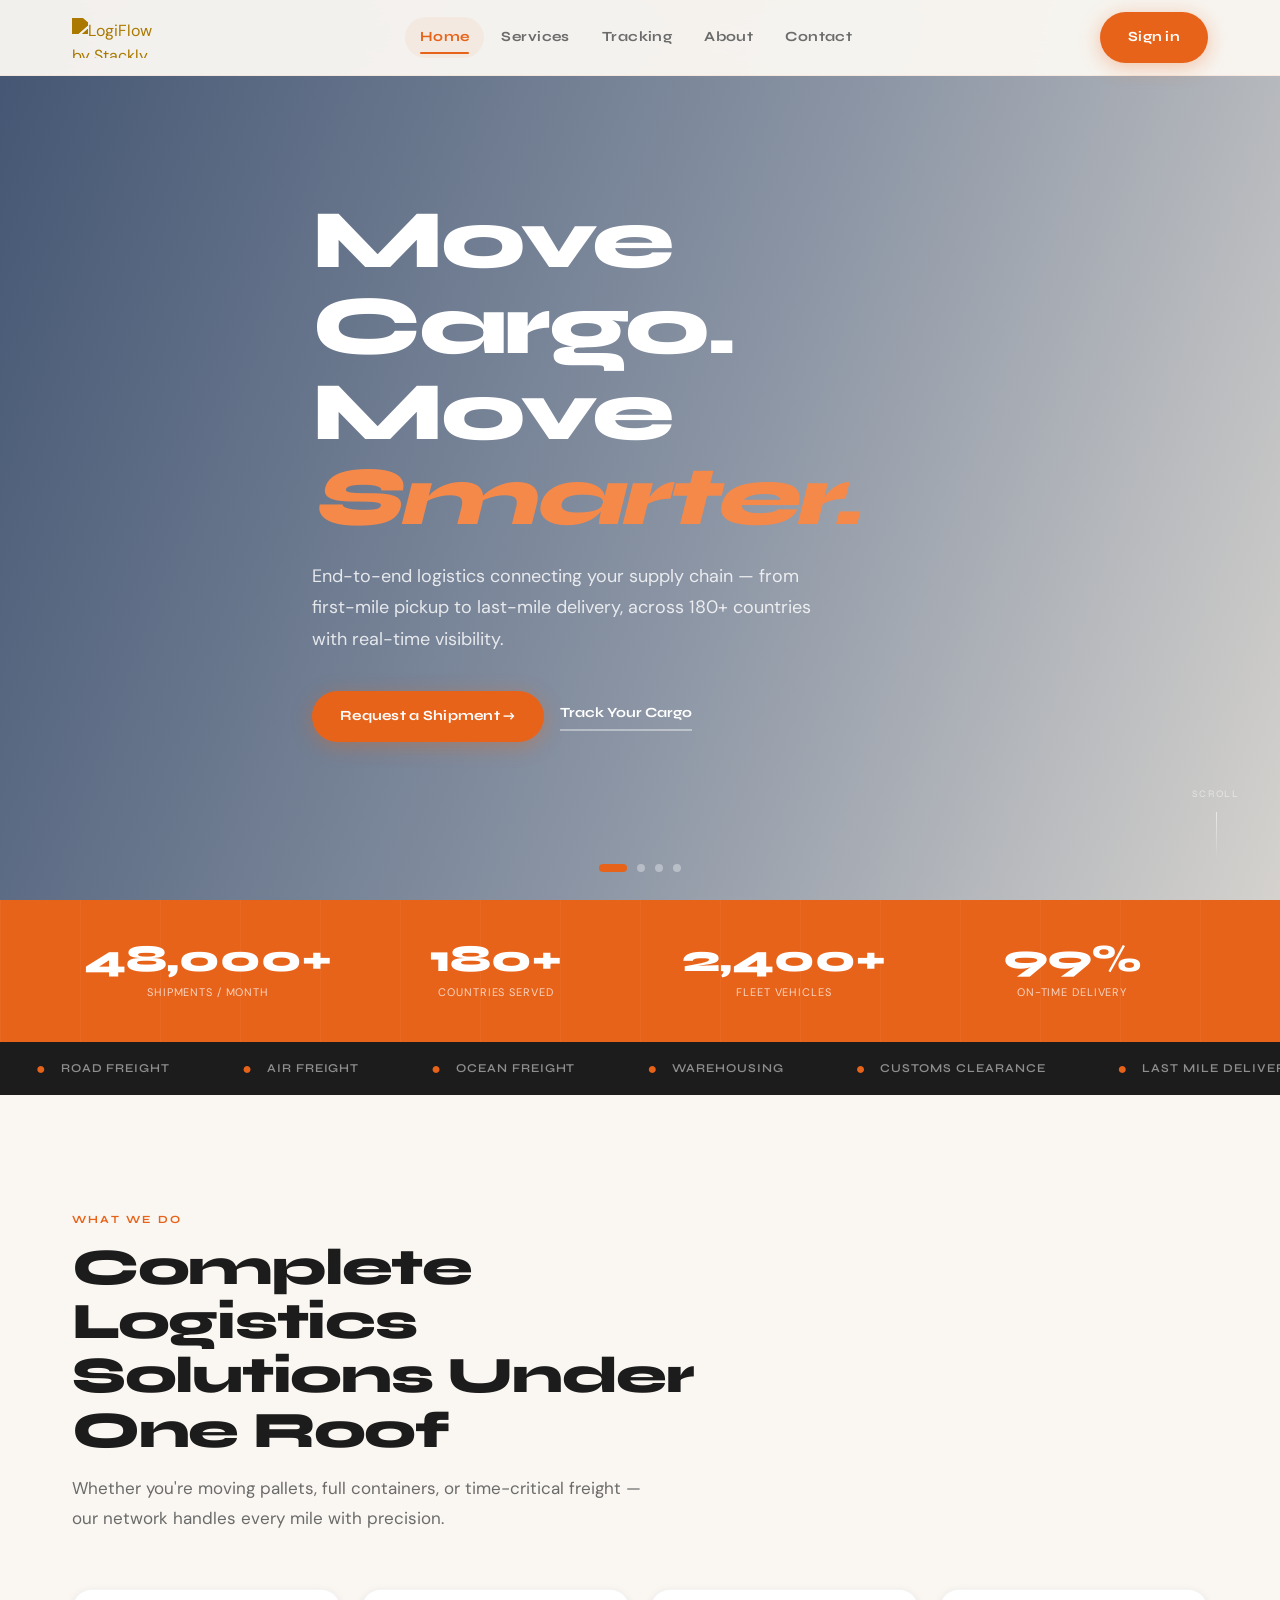
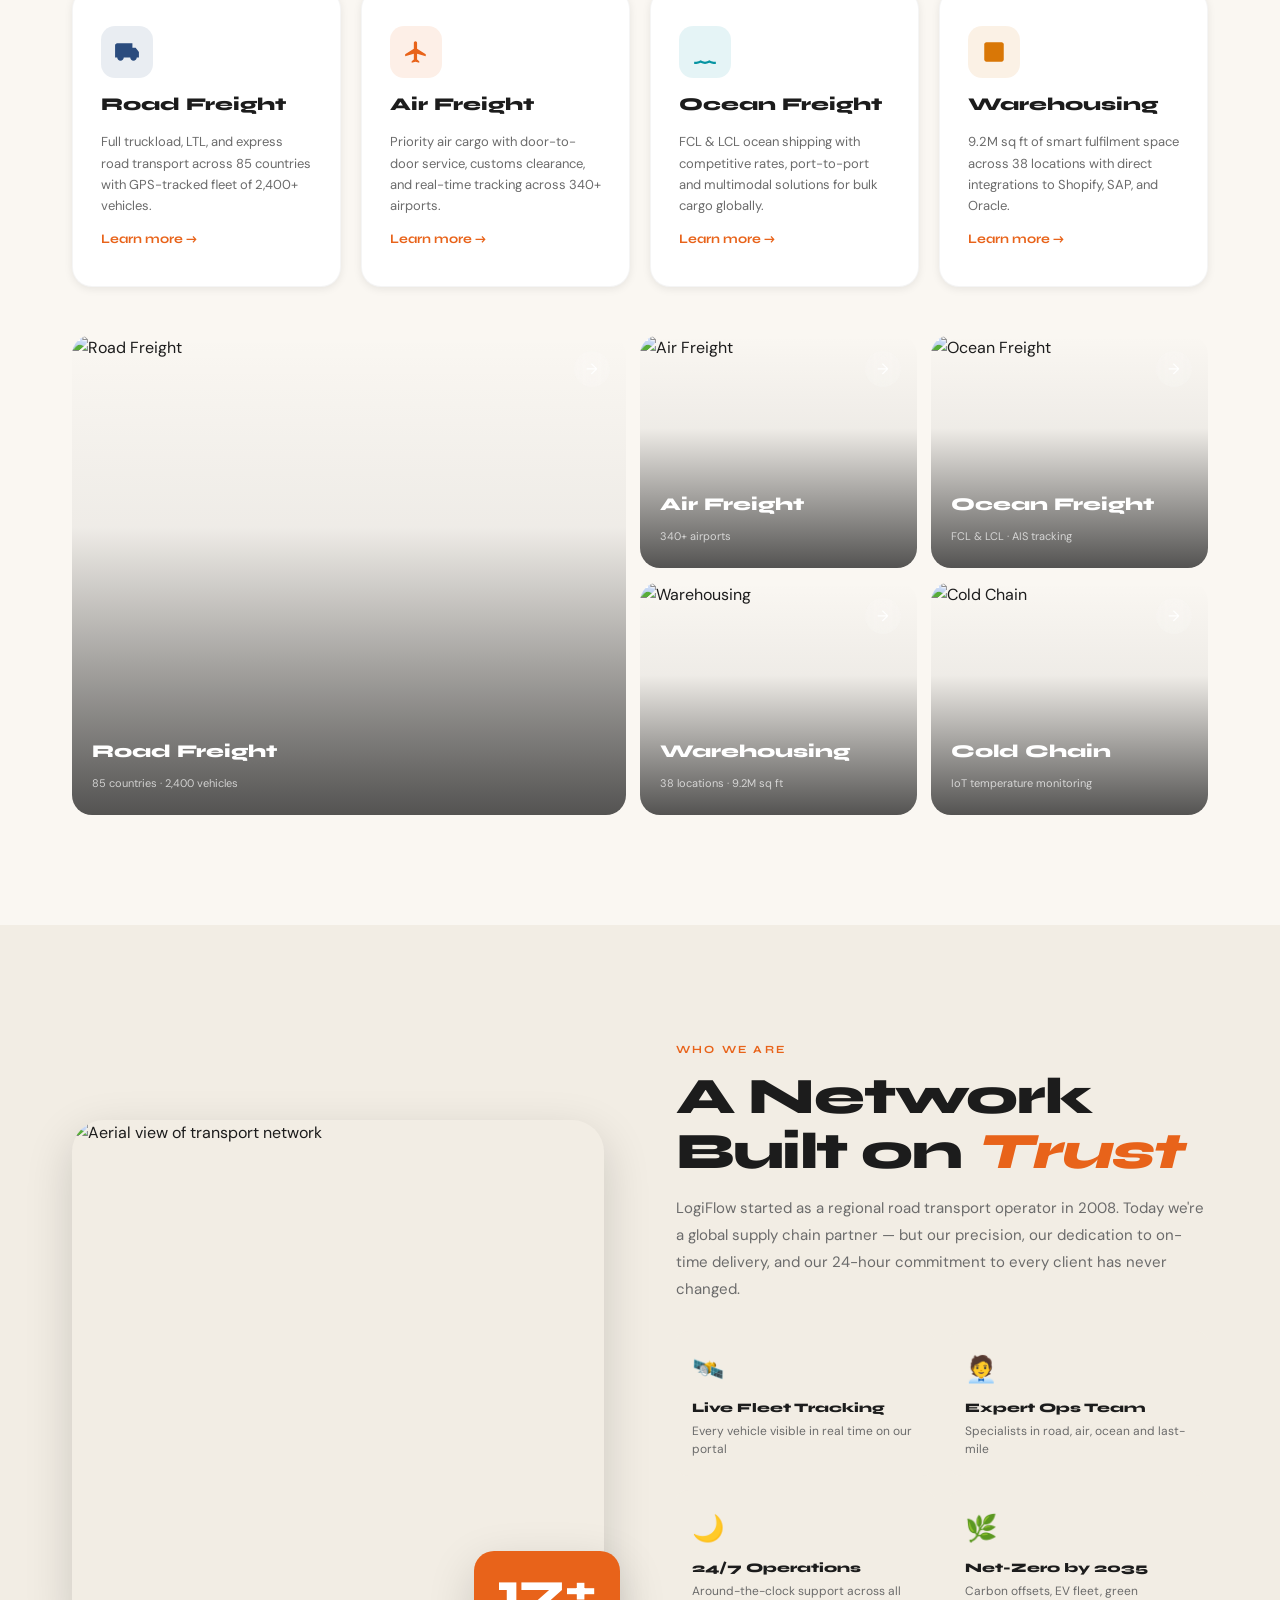
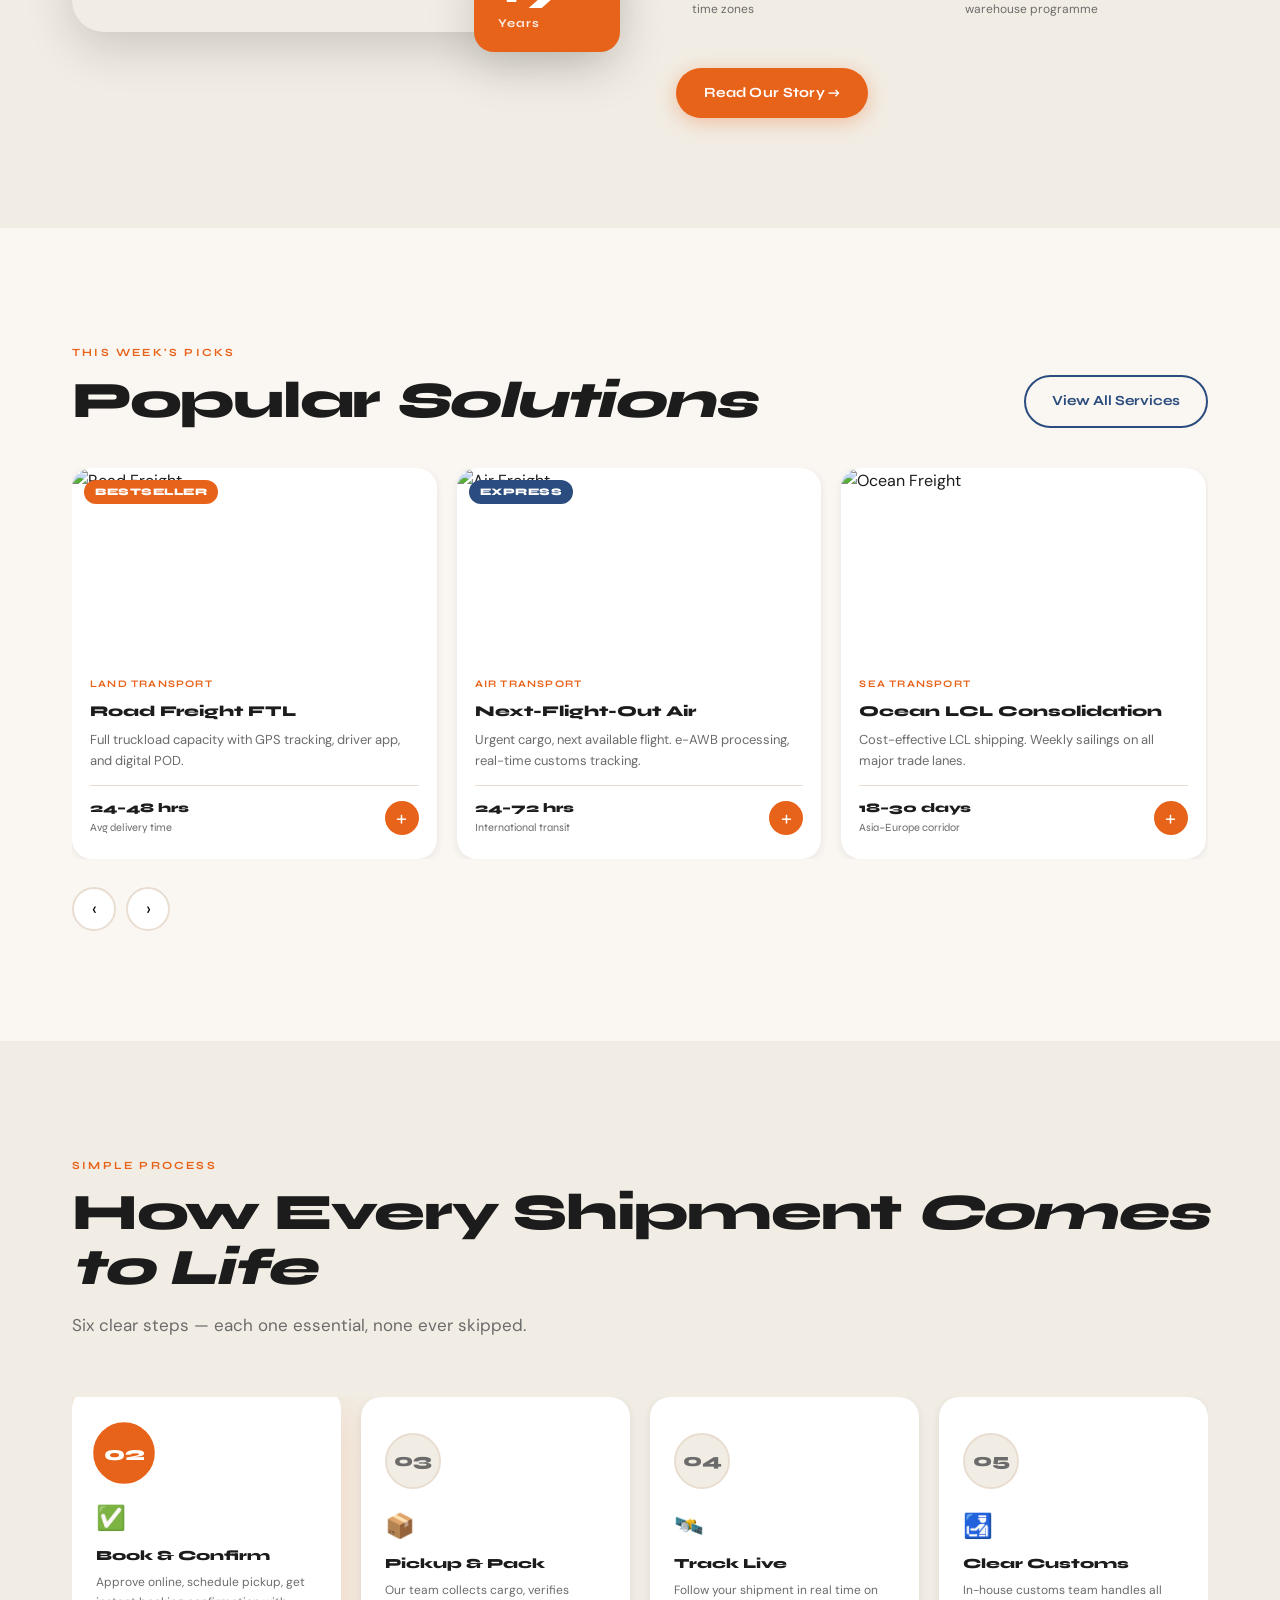
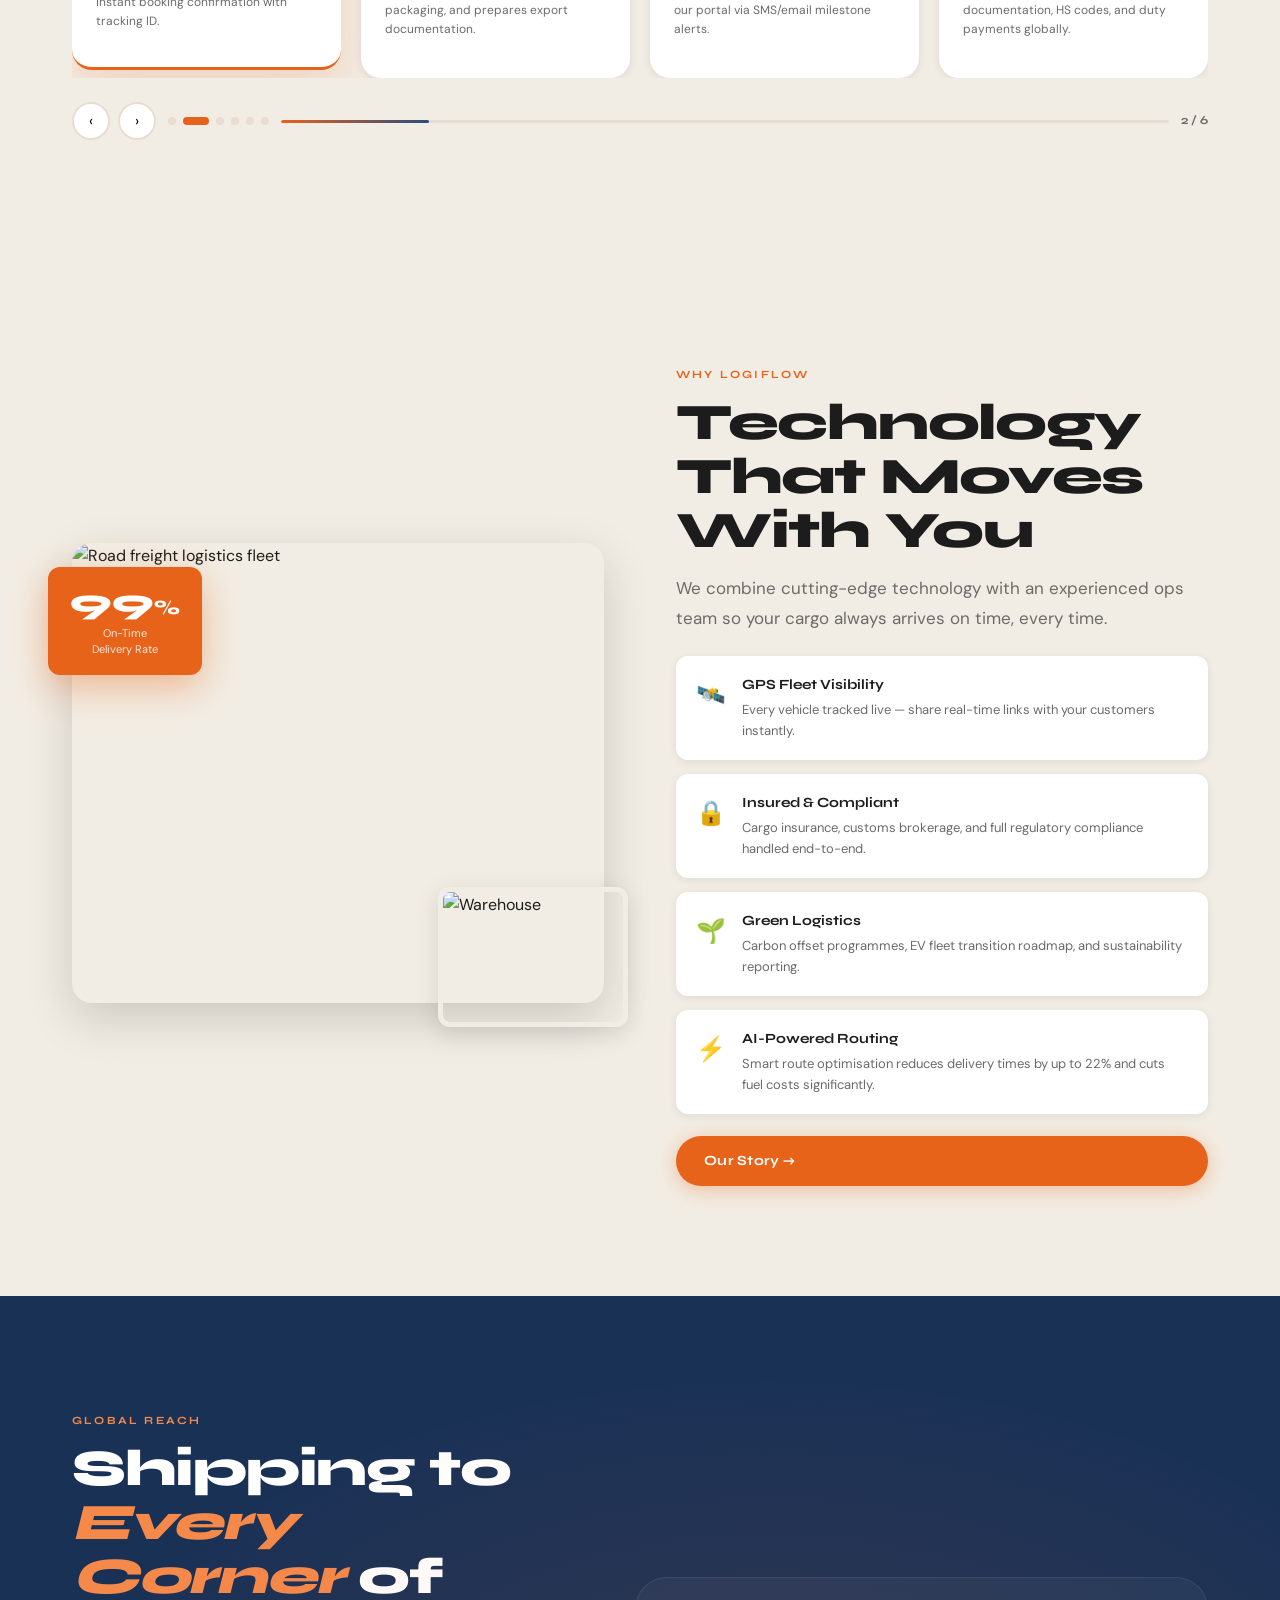
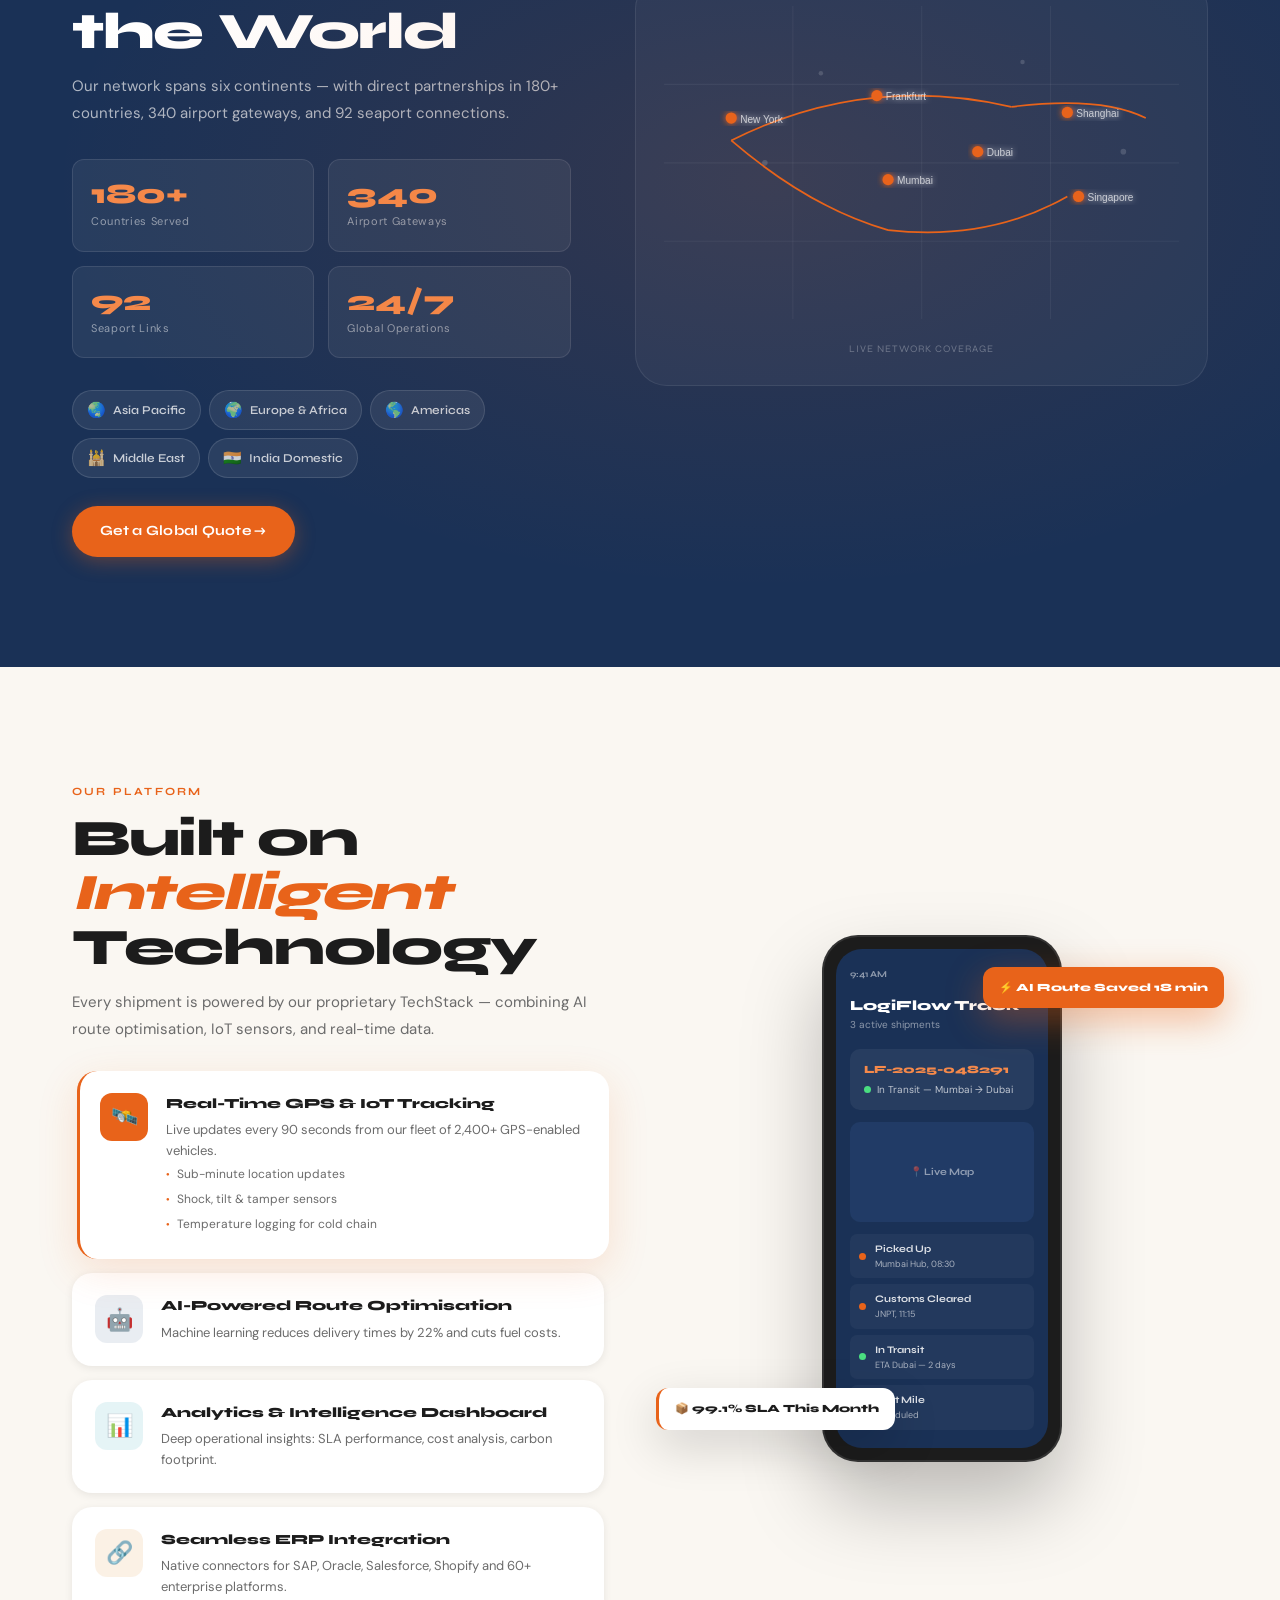
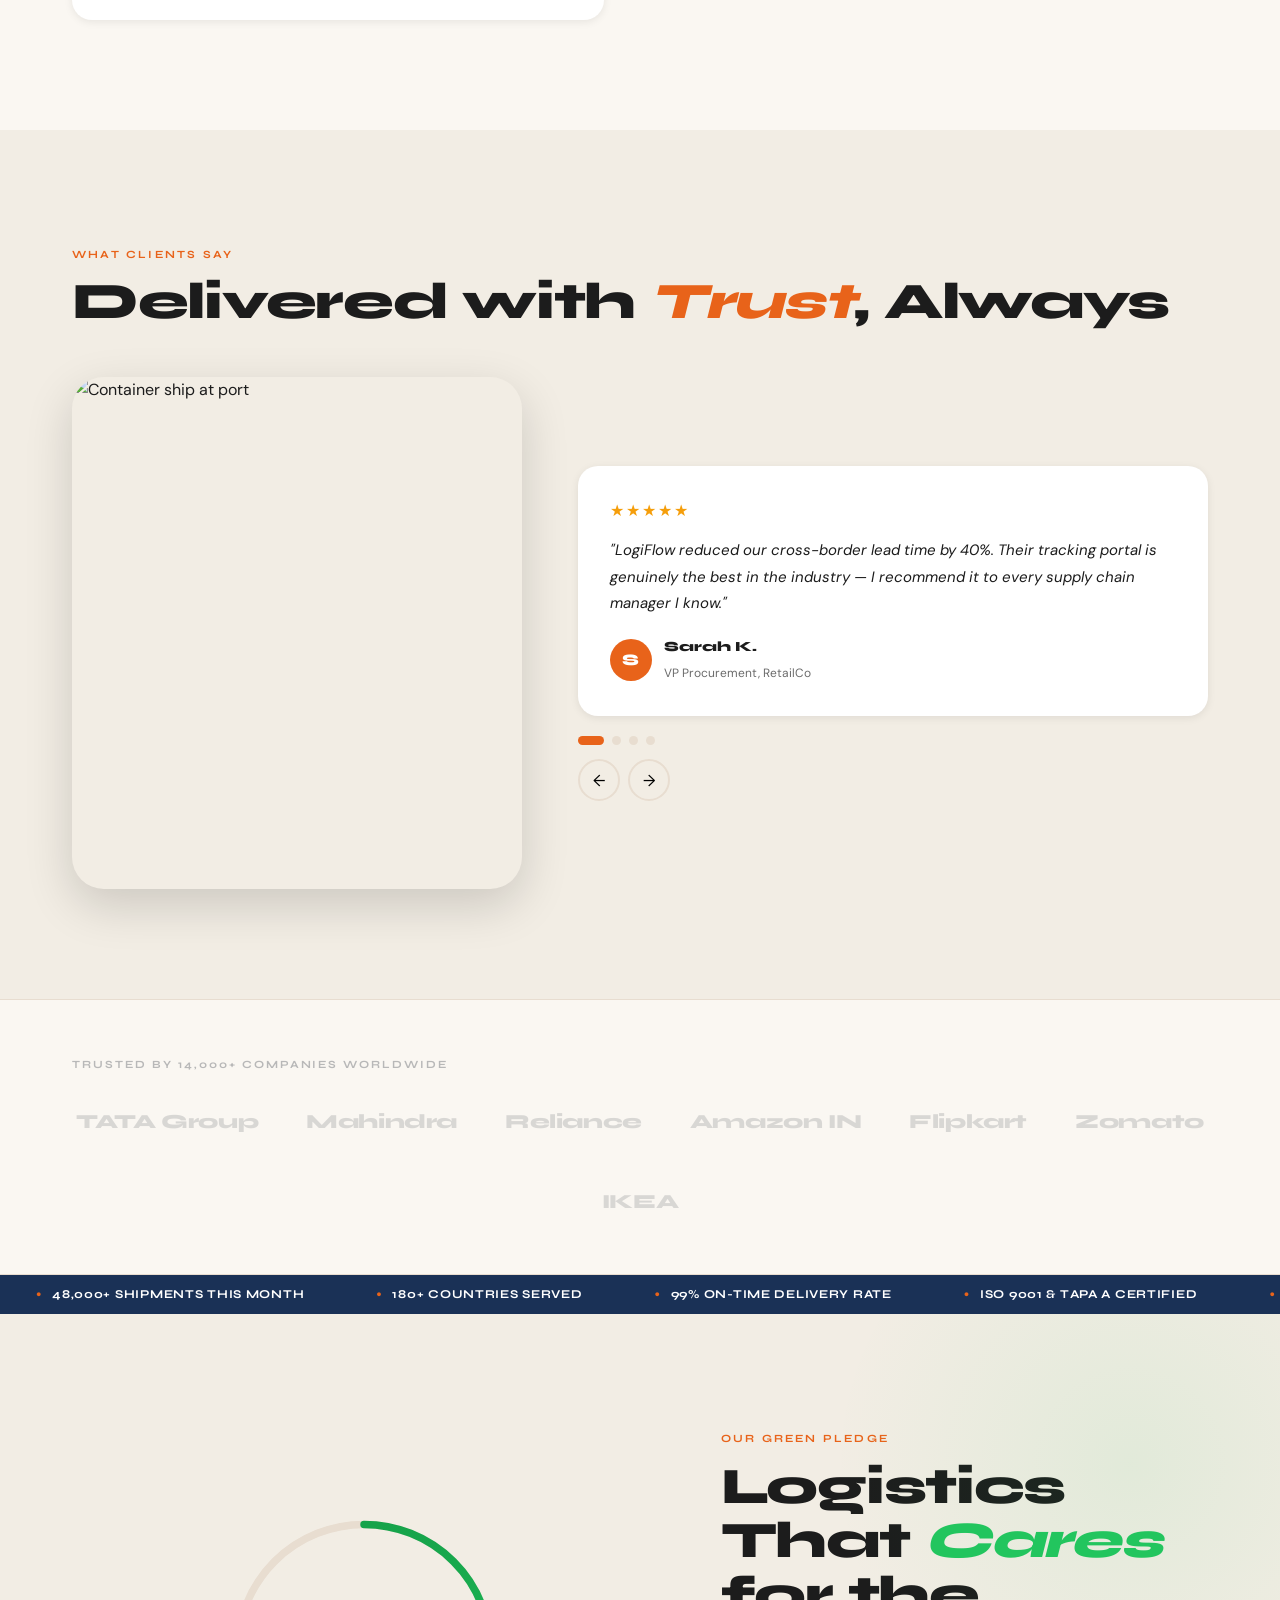
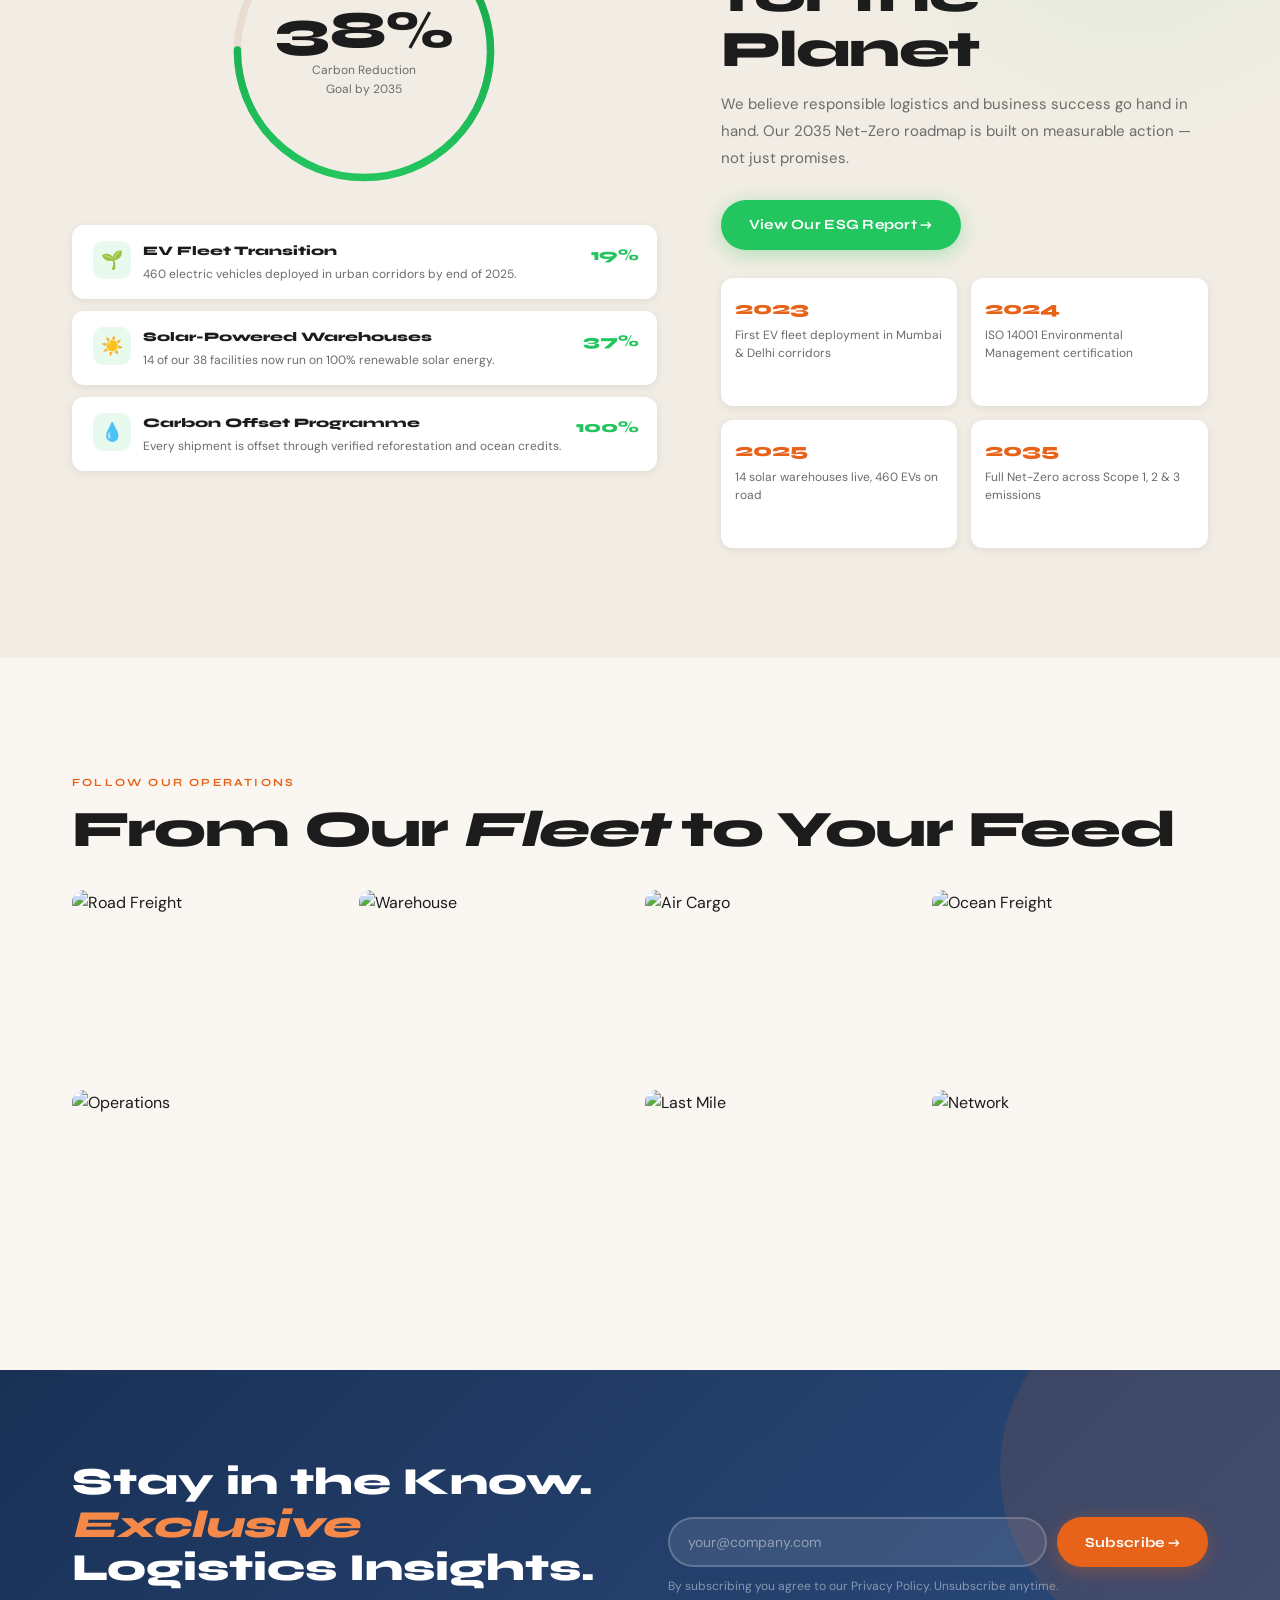
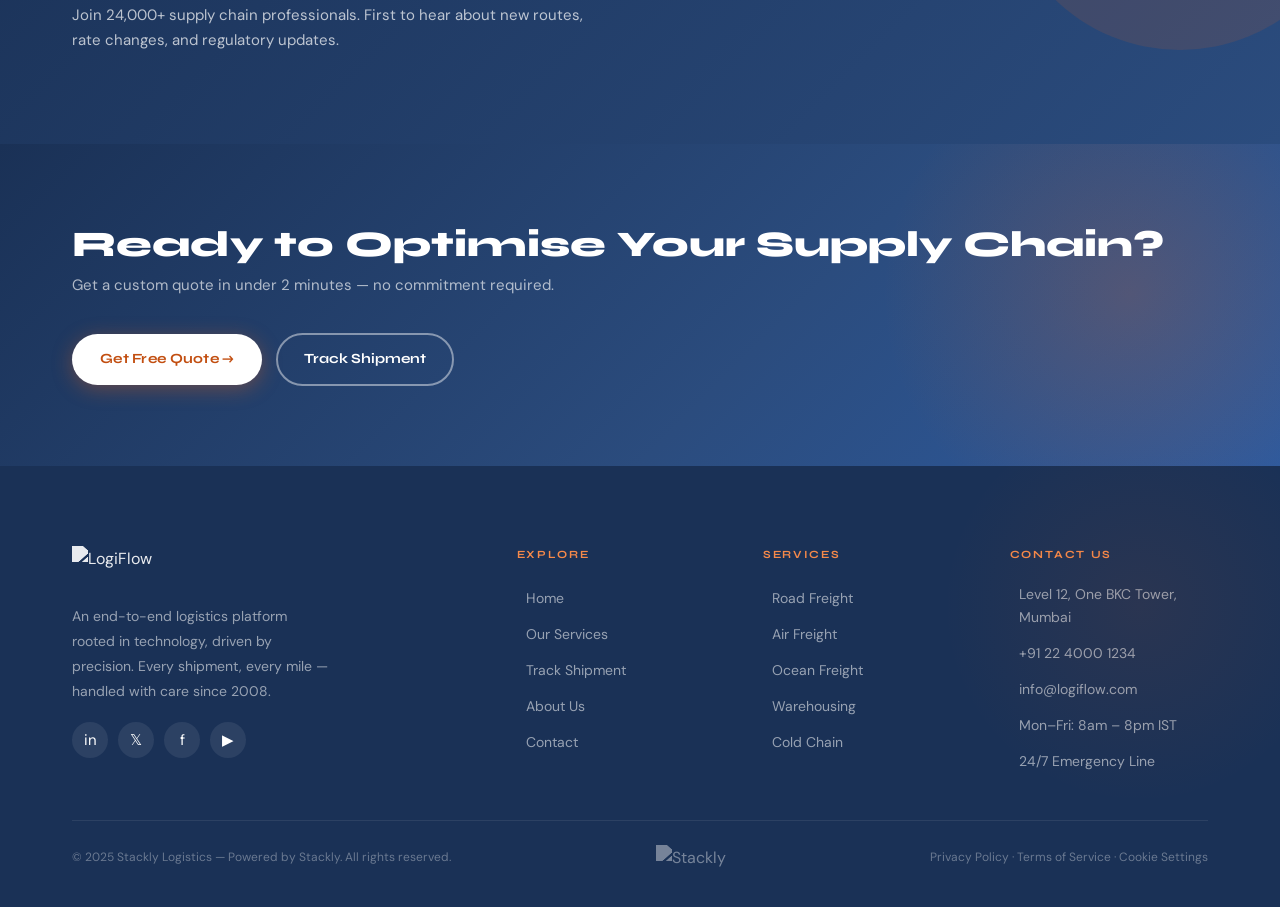
==== commit 4c187343: "update" ====
--- a/index.html
+++ b/index.html
@@ -3,7 +3,7 @@
 <head>
   <meta charset="UTF-8" />
   <meta name="viewport" content="width=device-width, initial-scale=1.0" />
-  <title>LogiFlow — Smart Logistics & Transport | Powered by Stackly</title>
+  <title>Smart Logistics & Transport | Powered by Stackly</title>
   <link rel="preconnect" href="https://fonts.googleapis.com" />
   <link rel="preconnect" href="https://fonts.gstatic.com" crossorigin />
   <link href="https://fonts.googleapis.com/css2?family=Syne:wght@400;600;700;800&family=DM+Sans:ital,opsz,wght@0,9..40,300;0,9..40,400;0,9..40,500;0,9..40,600;1,9..40,300&display=swap" rel="stylesheet" />
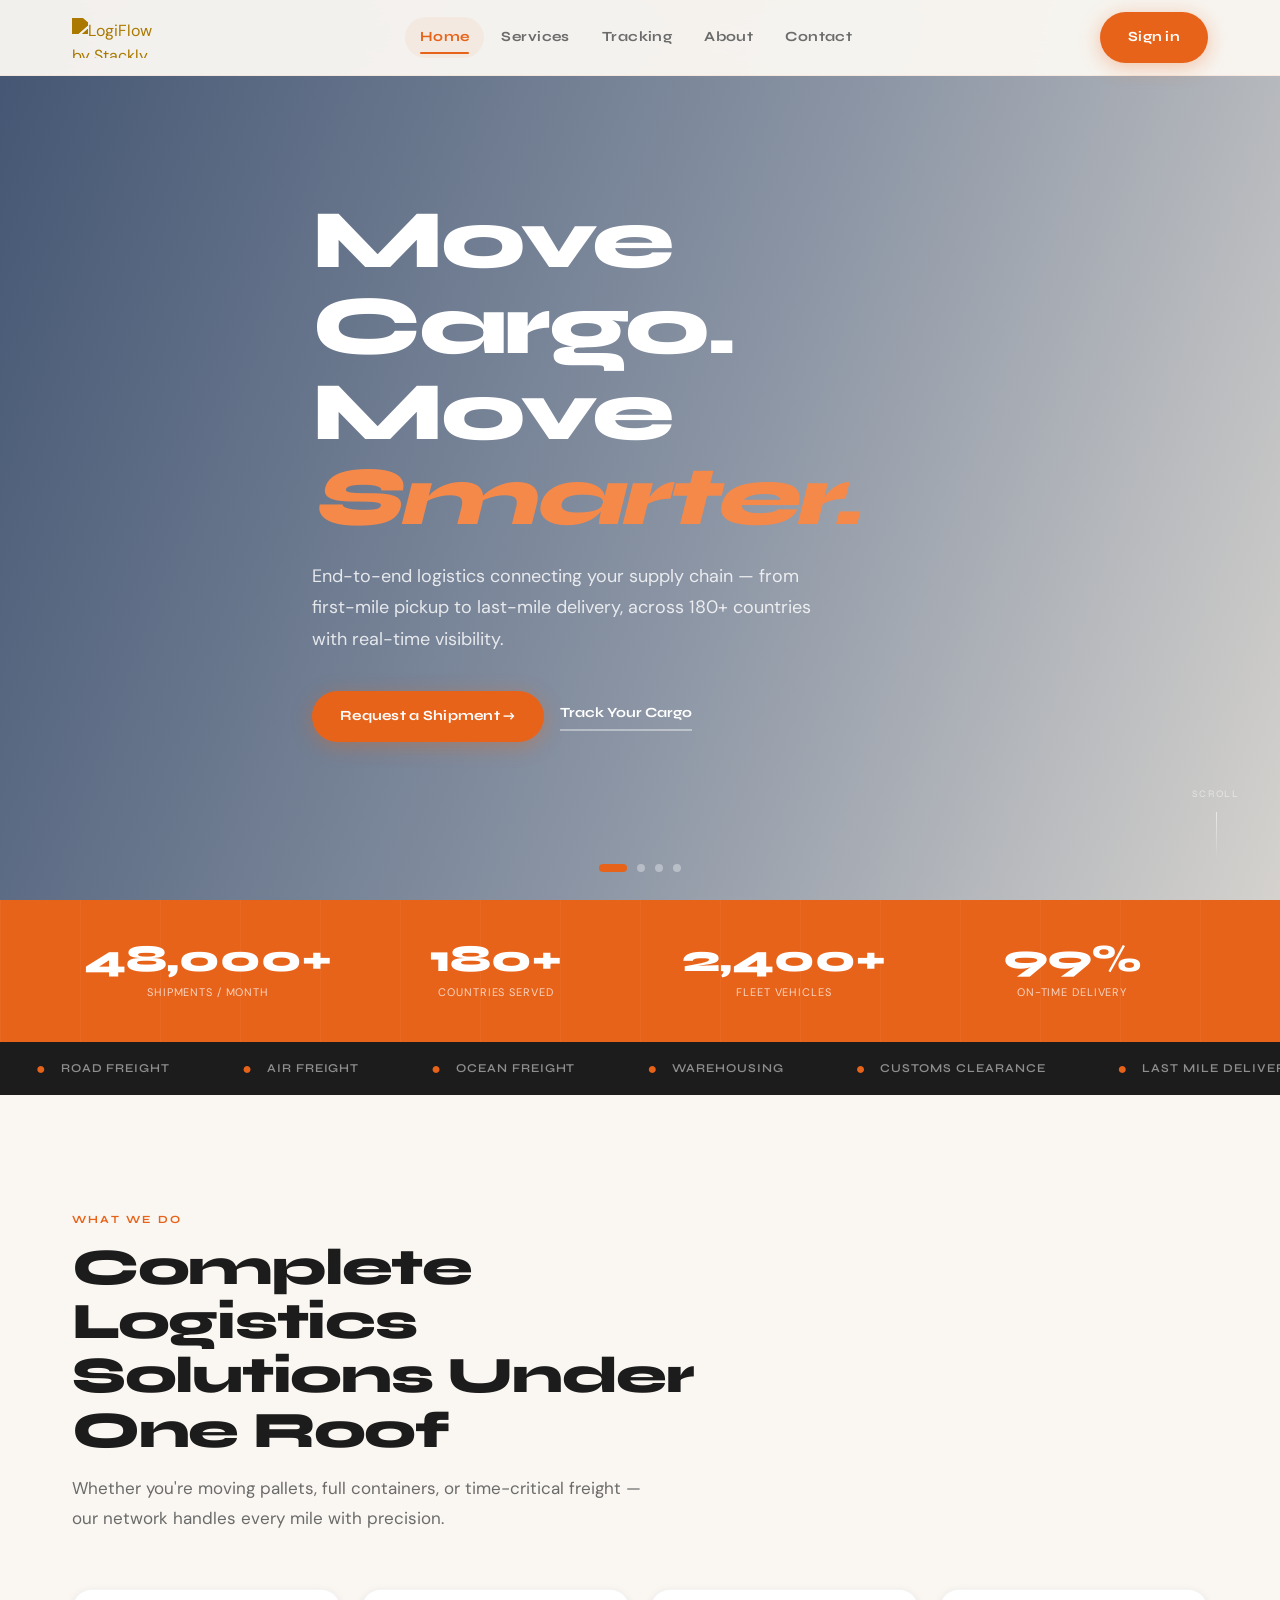
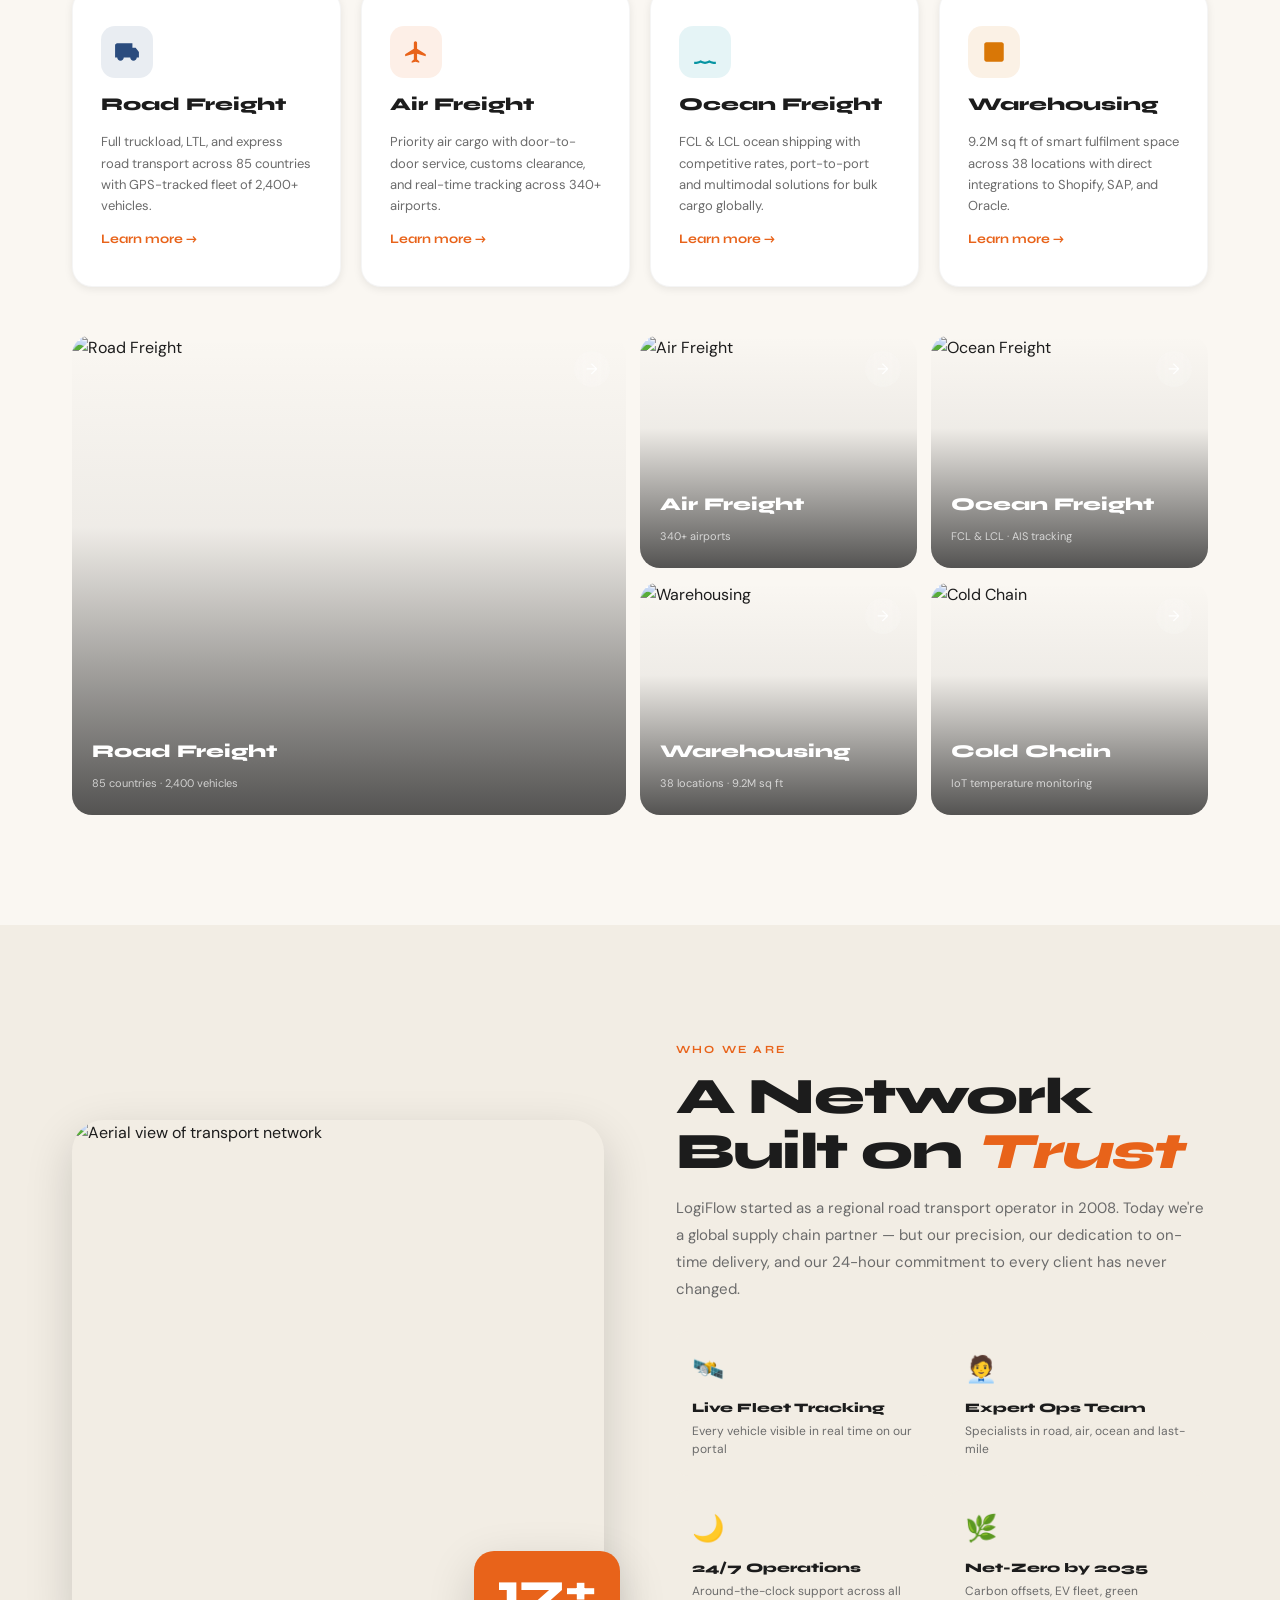
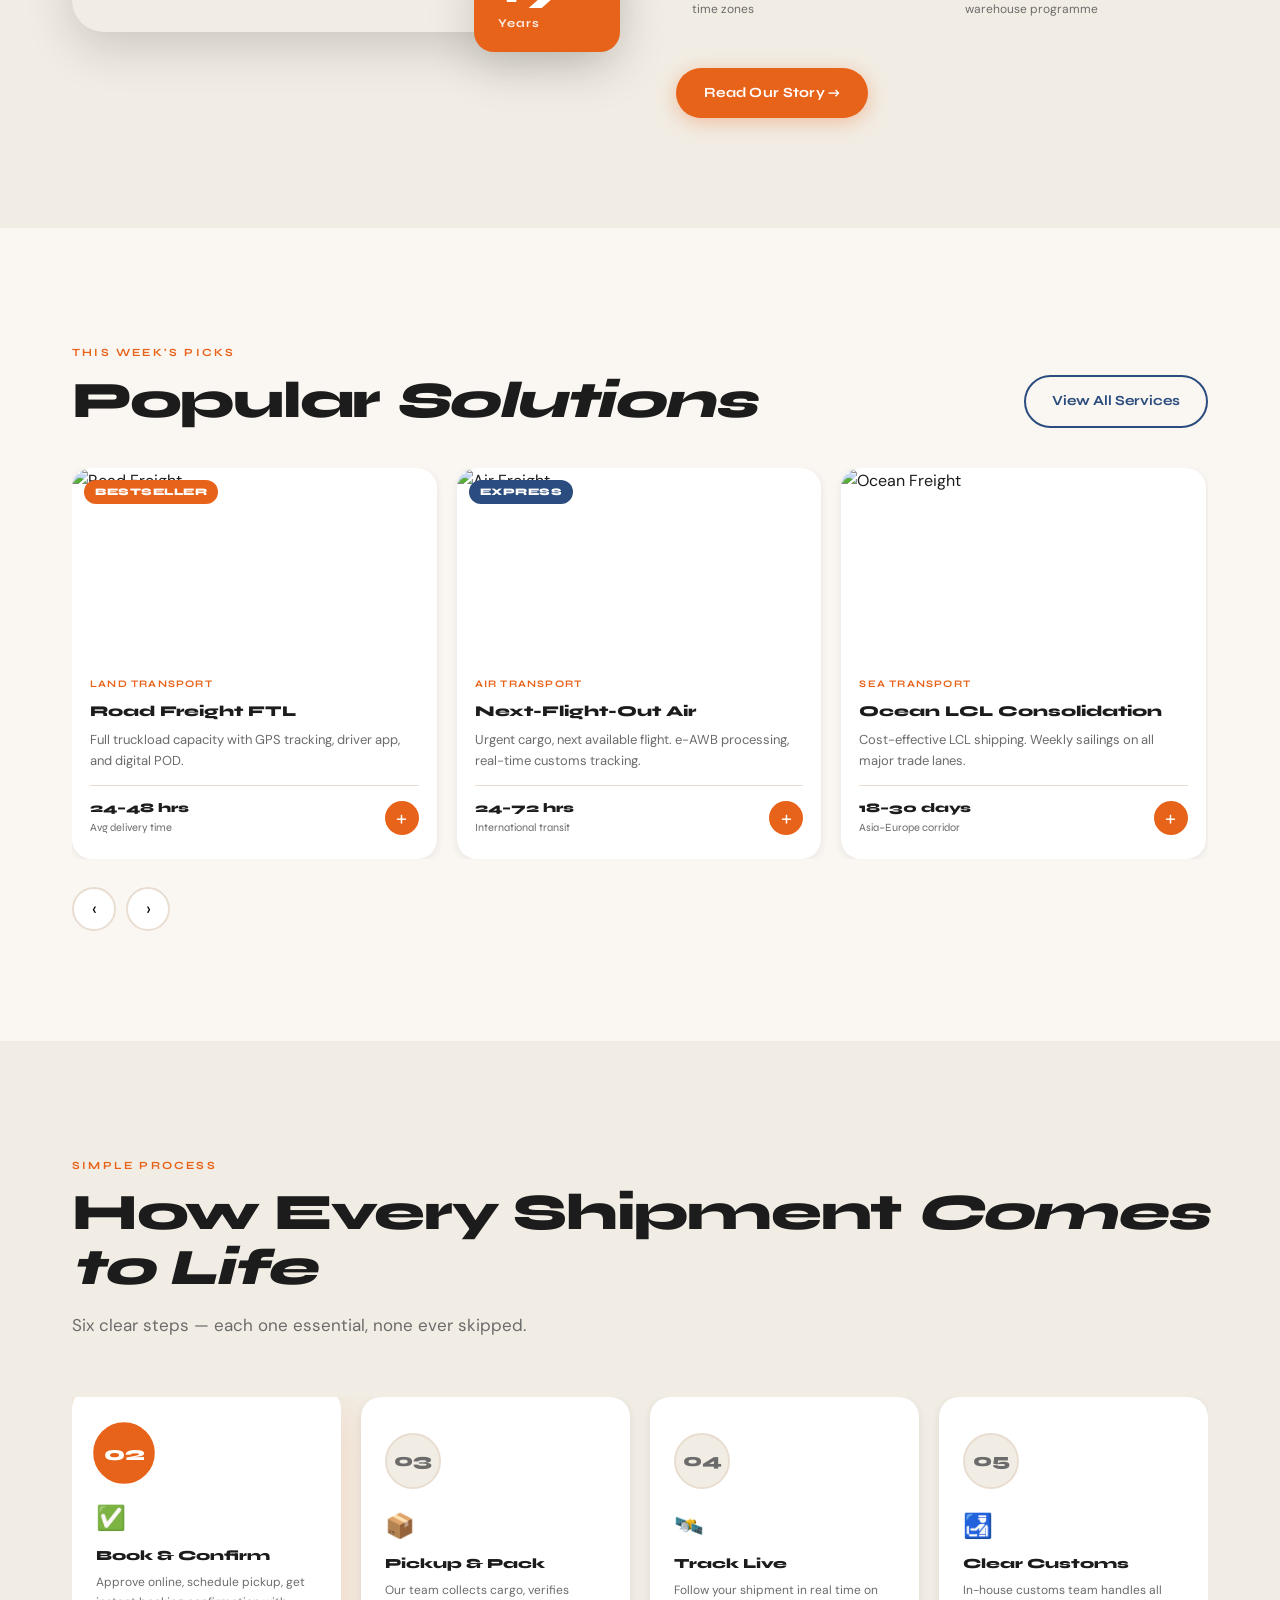
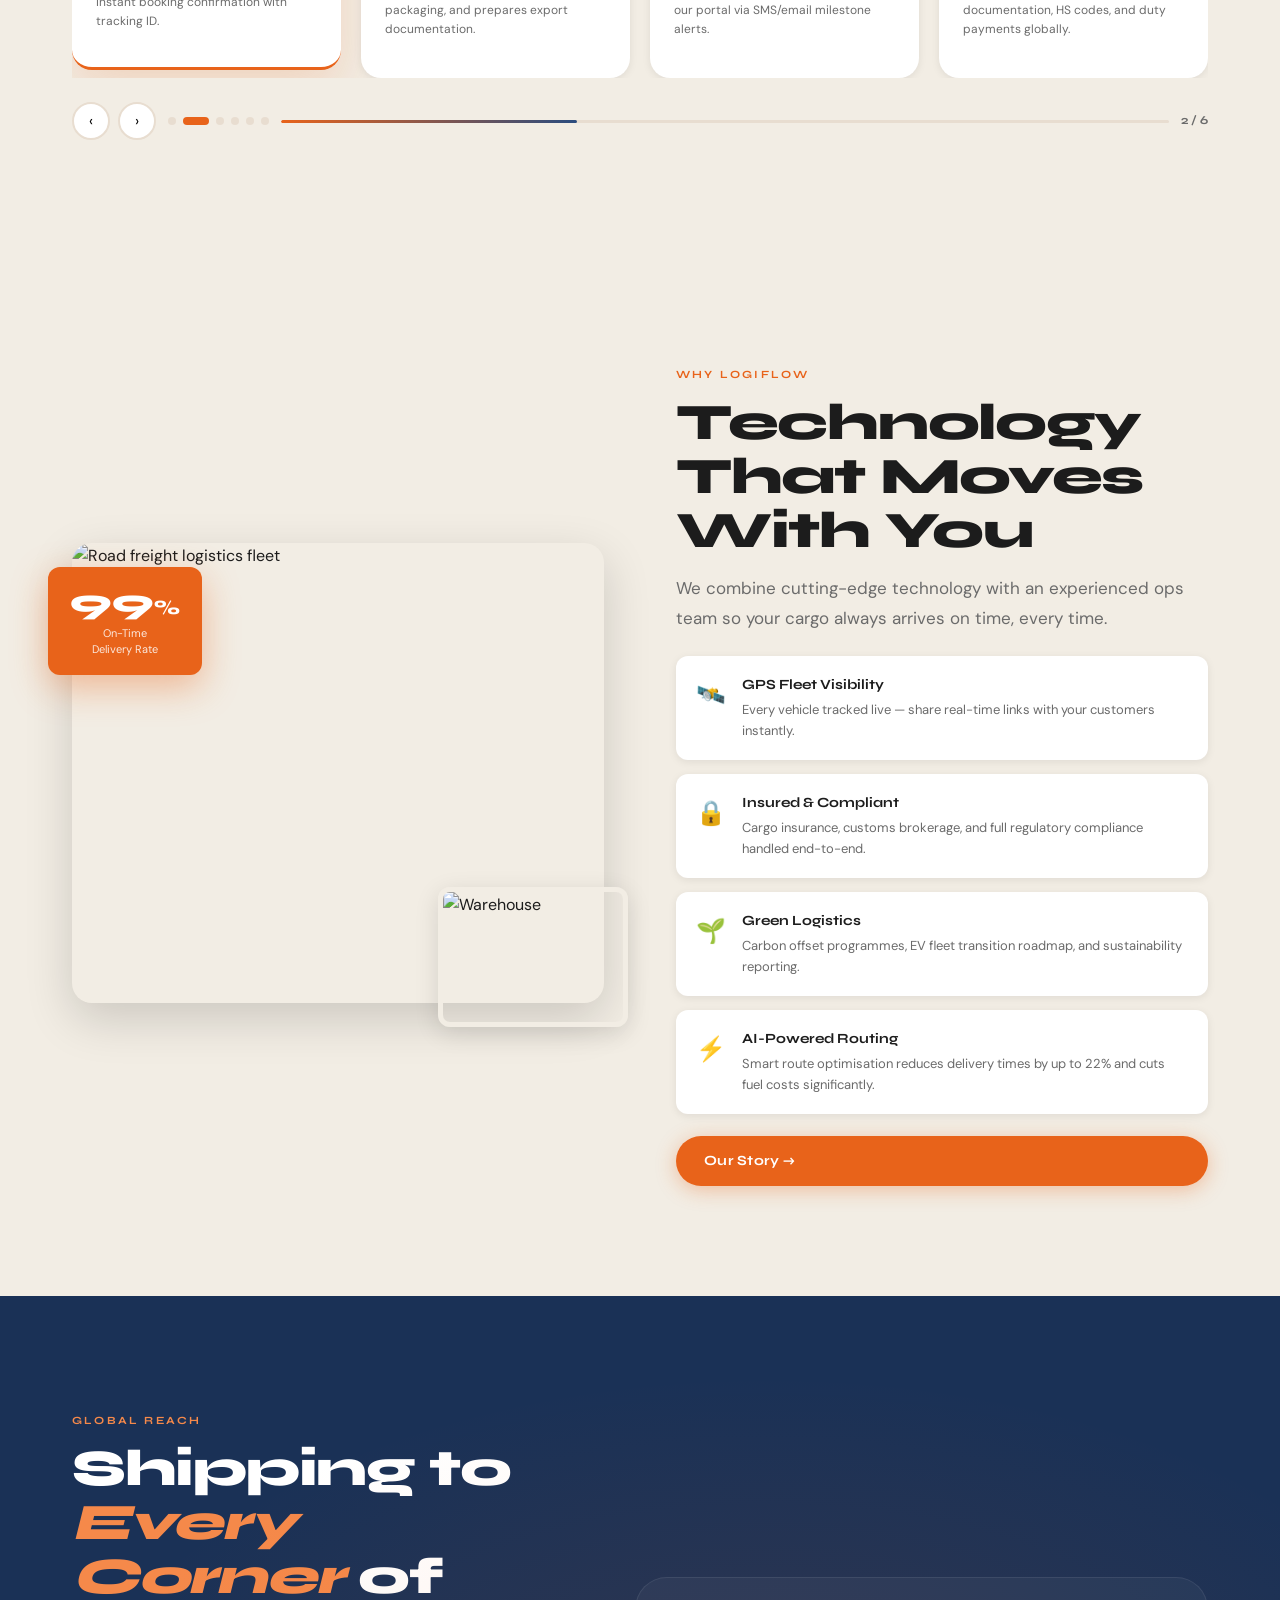
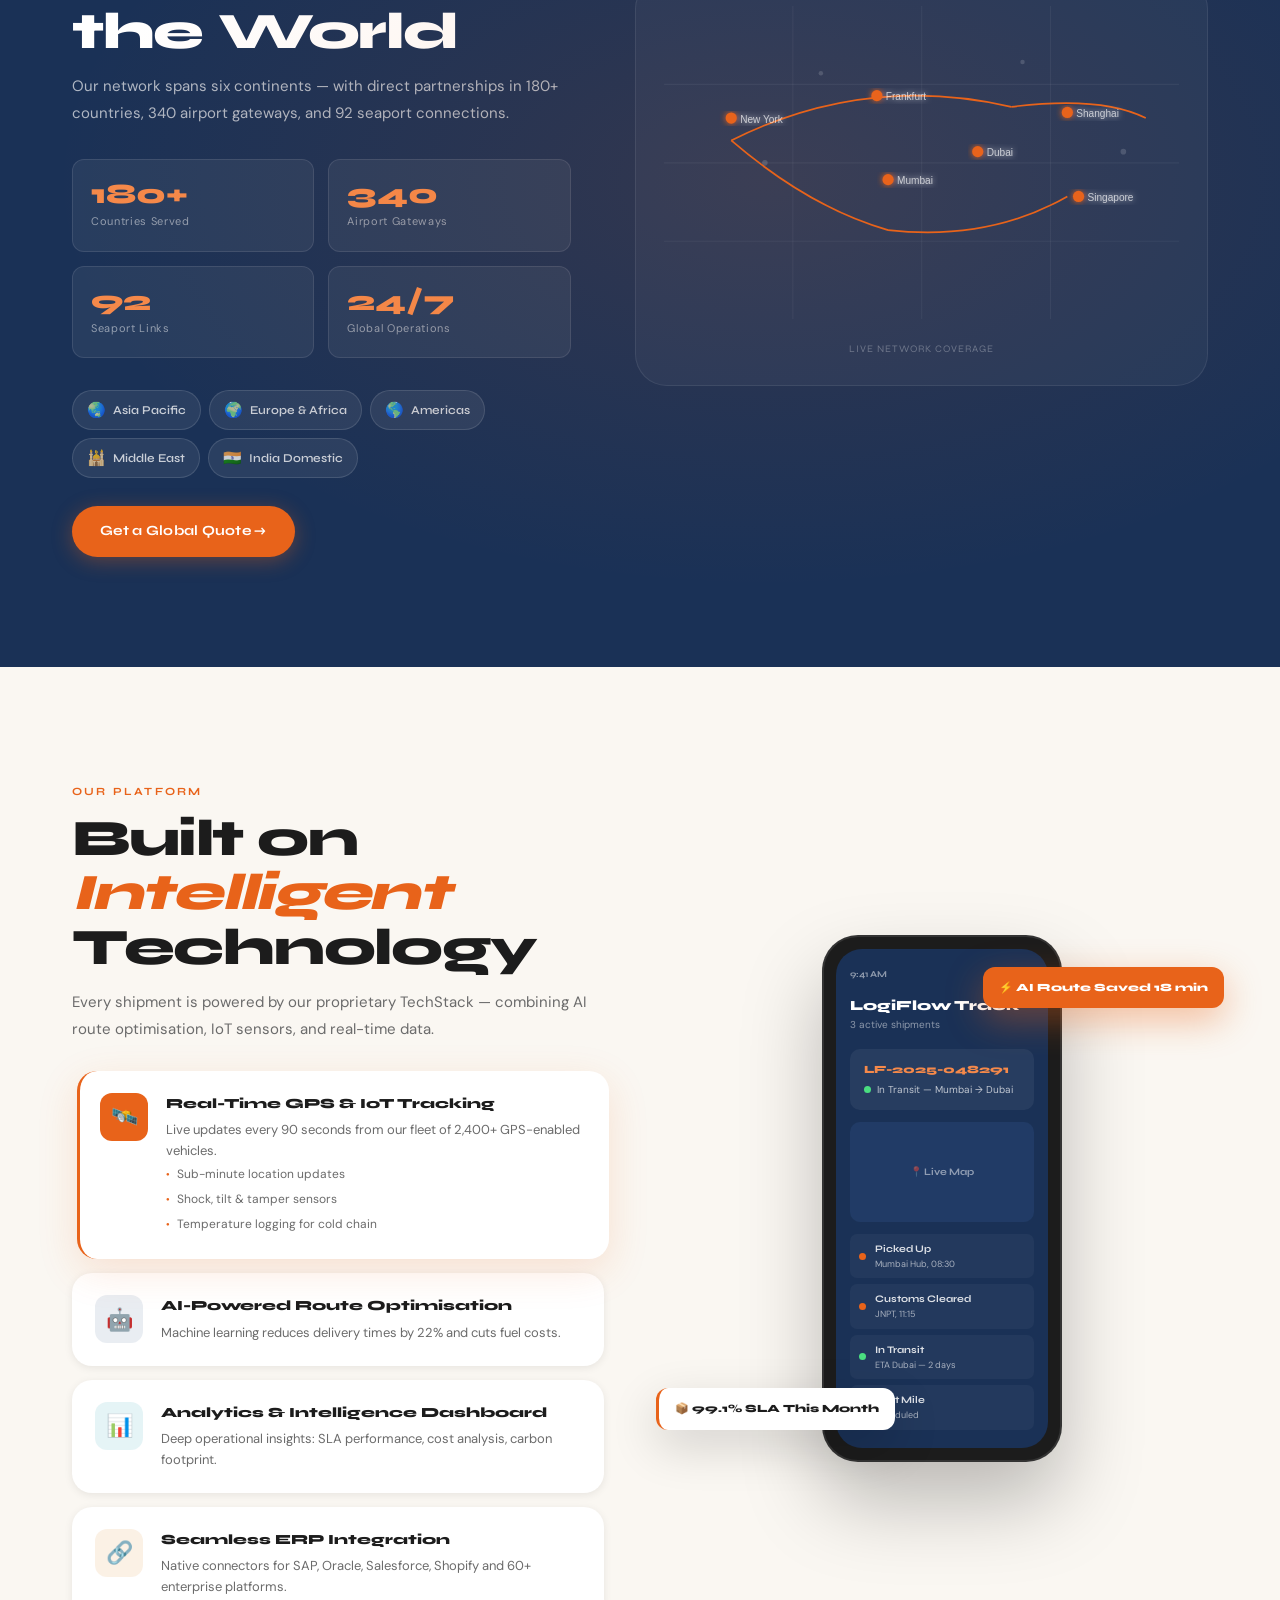
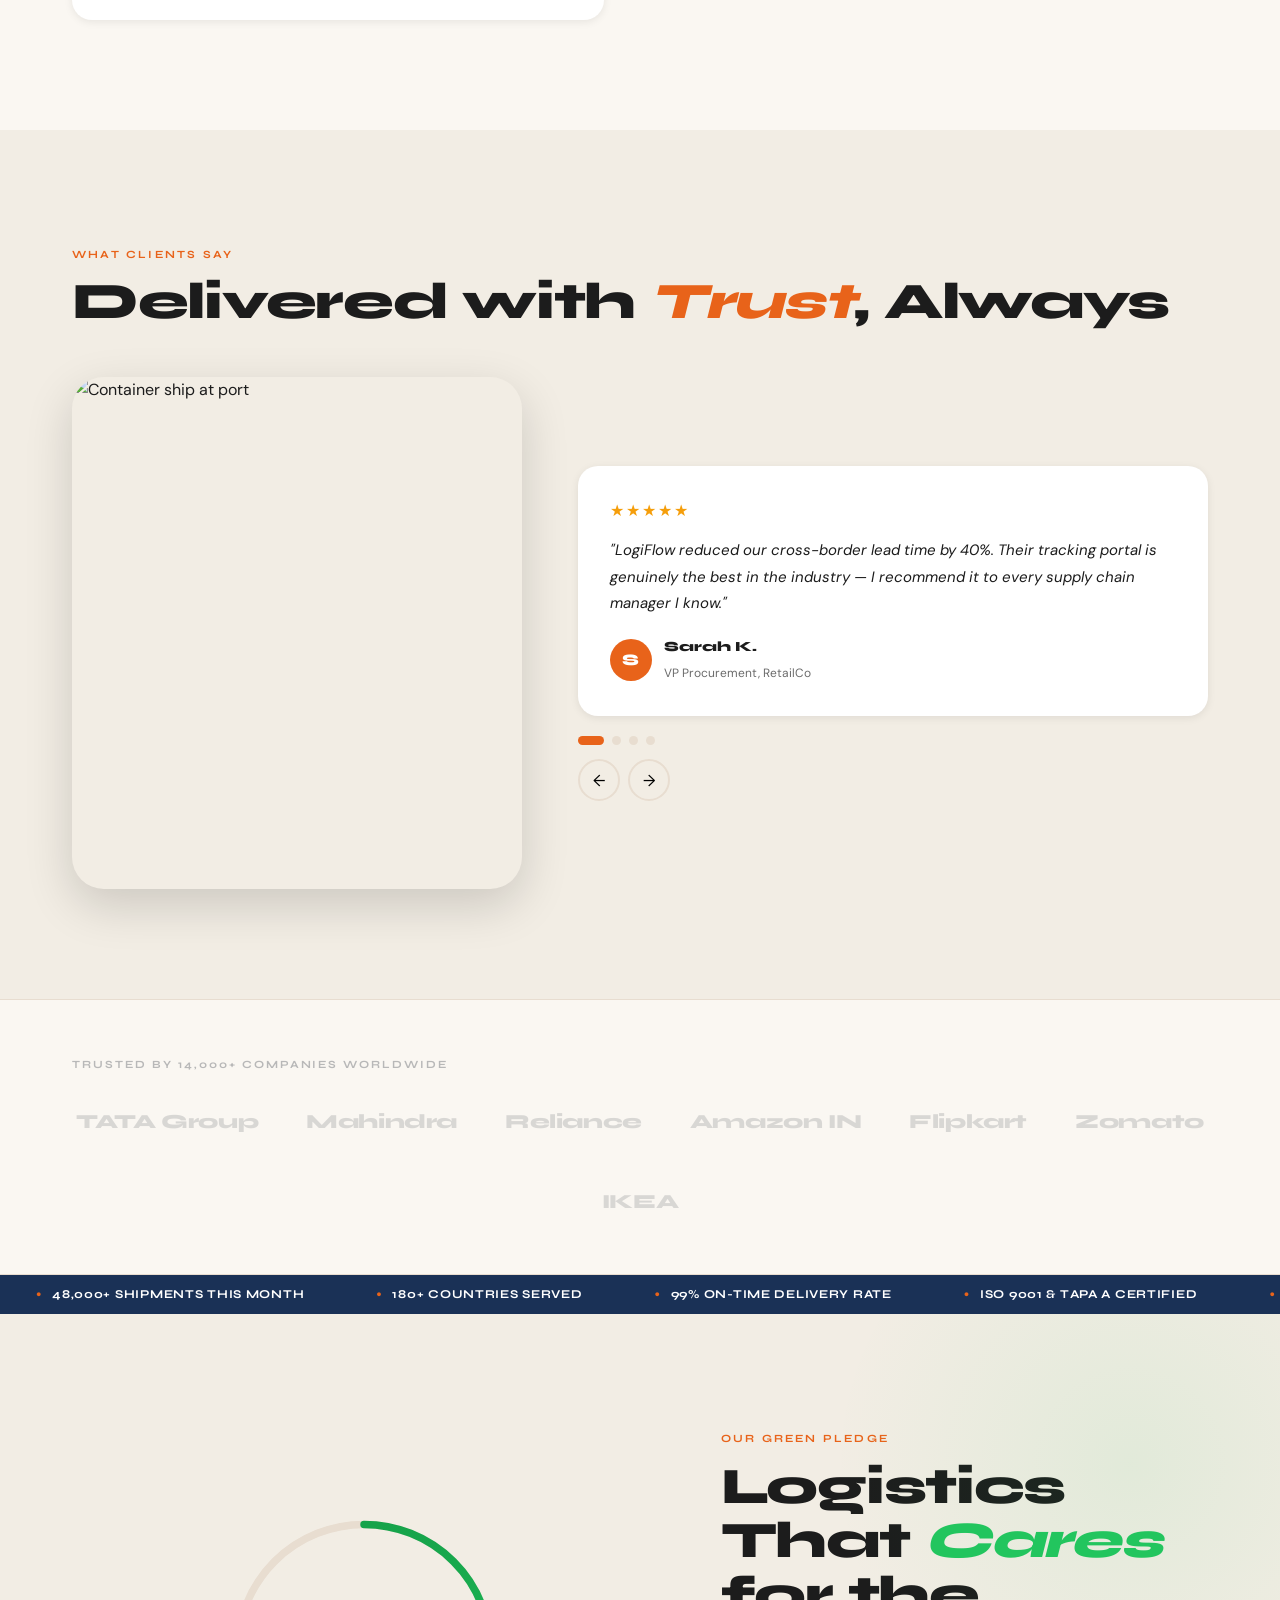
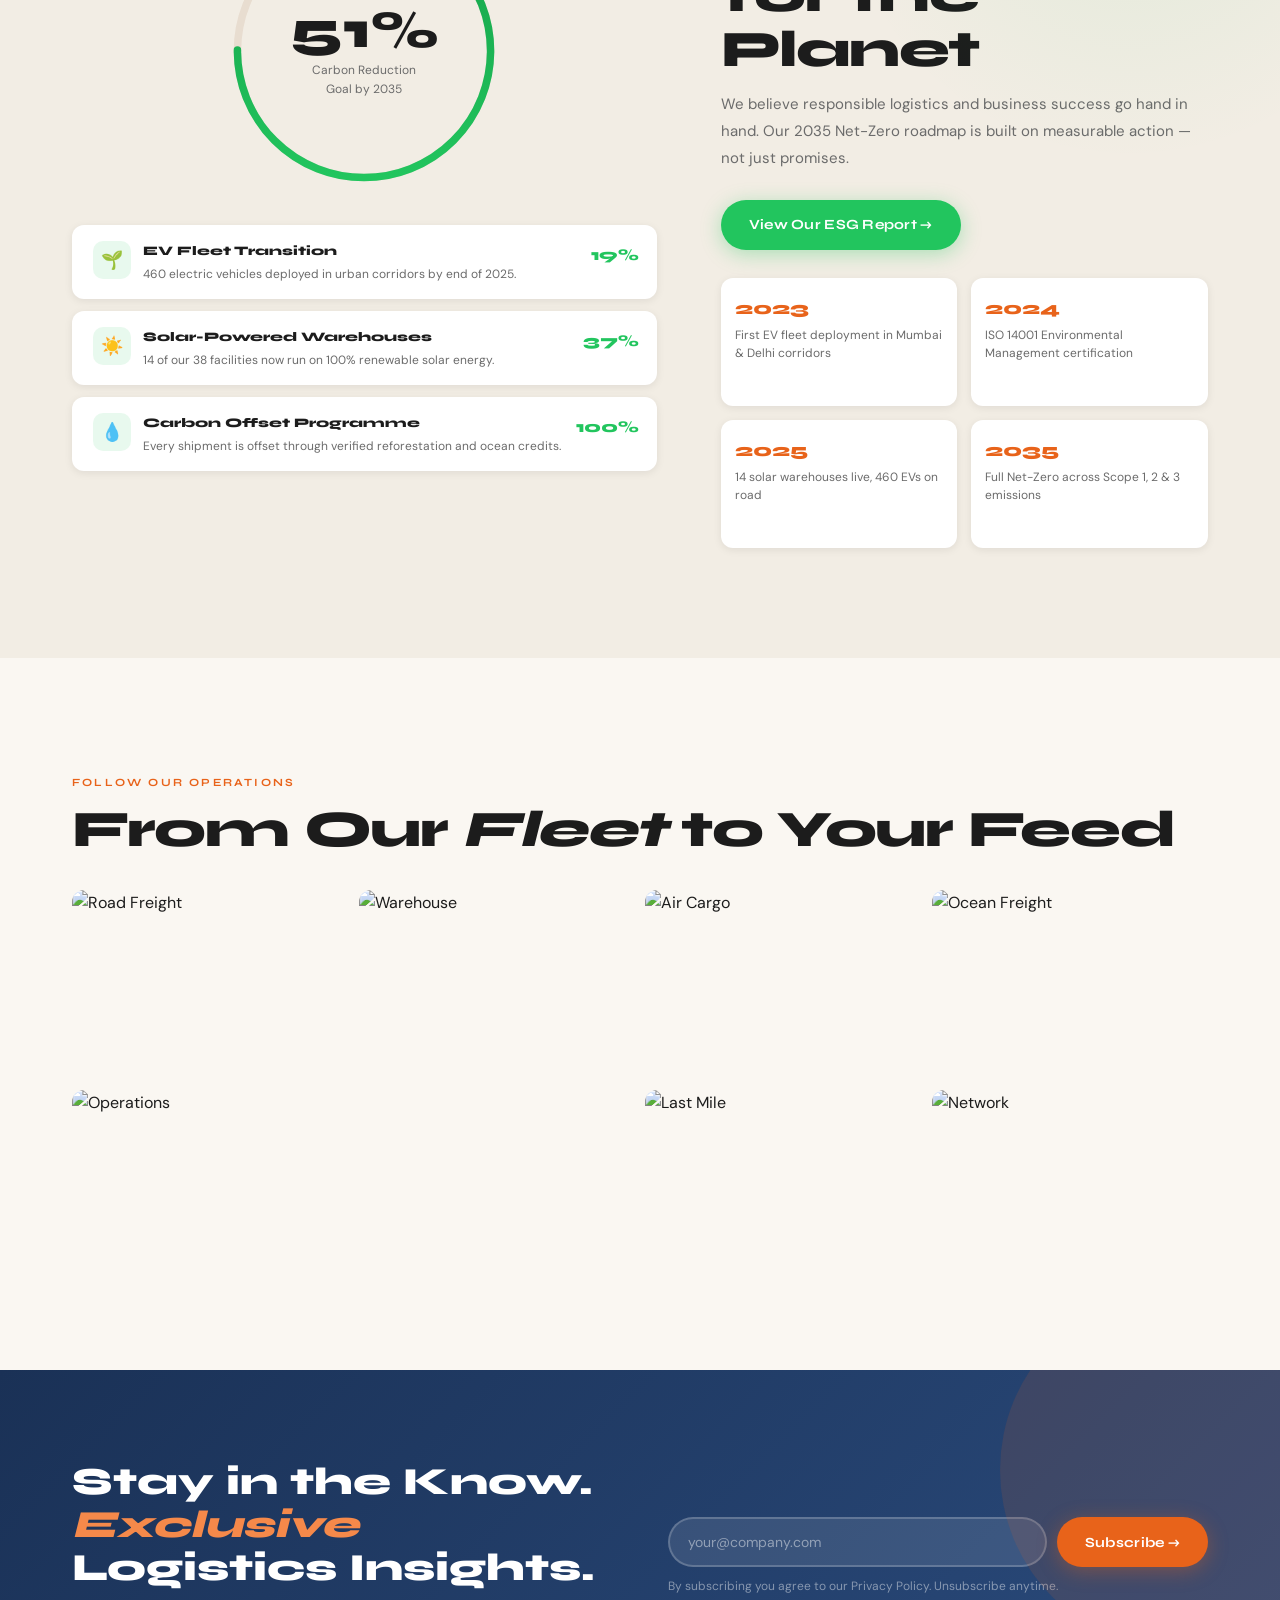
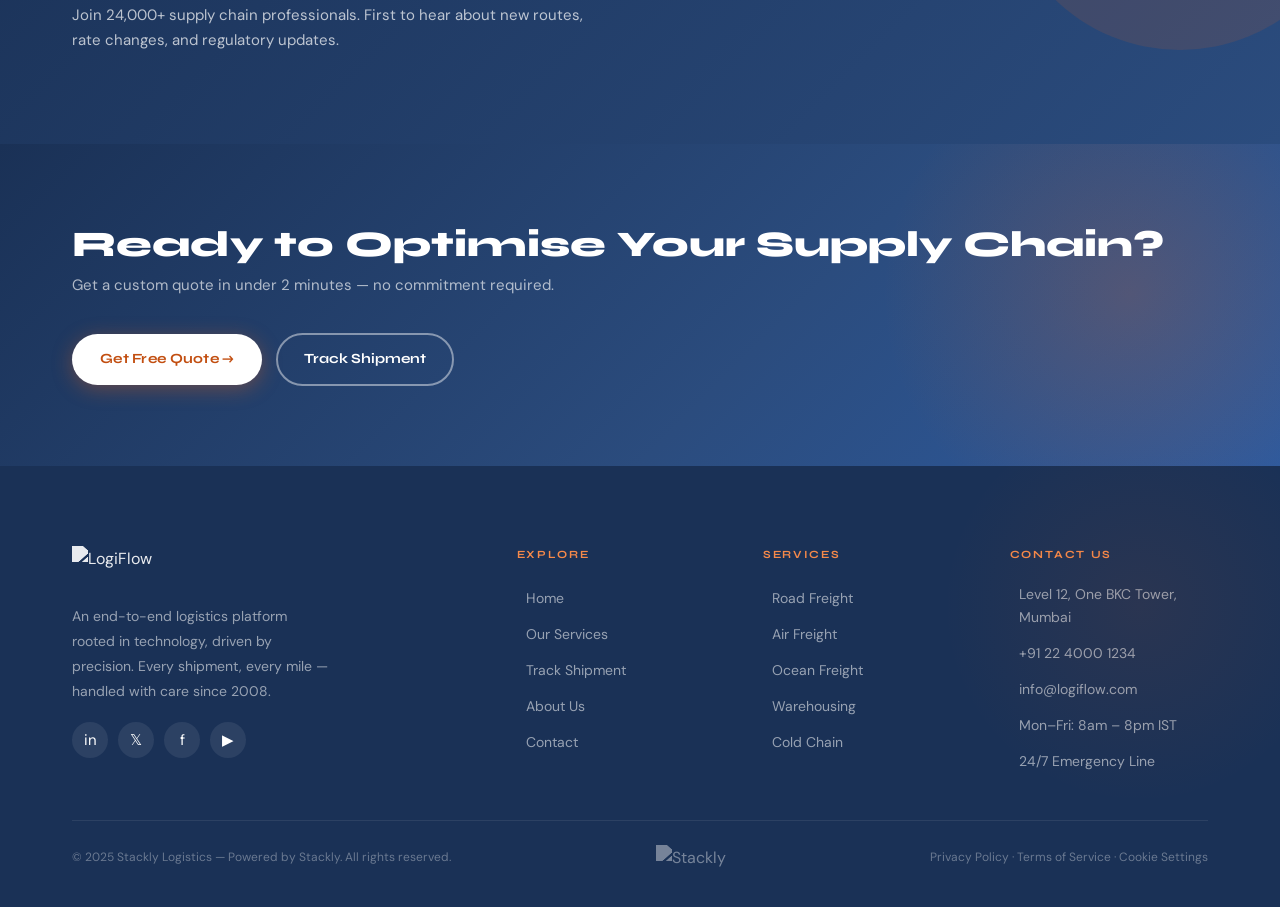
==== commit 4b1e428e: "update" ====
--- a/index.html
+++ b/index.html
@@ -1331,7 +1331,7 @@
   <div class="mobile-menu" id="mobileMenu">
     <div class="mobile-menu-panel">
       <div class="menu-panel-header">
-        <a href="#" class="menu-panel-logo">
+        <a href="index.html" class="menu-panel-logo">
           <img src="https://wsrv.nl/?url=https://snabsolutions.in/wp-content/uploads/2026/02/stackly-snab-solutions.png&w=200&h=80&output=webp&q=80&fit=inside"
                alt="LogiFlow" width="120" height="48" />
         </a>
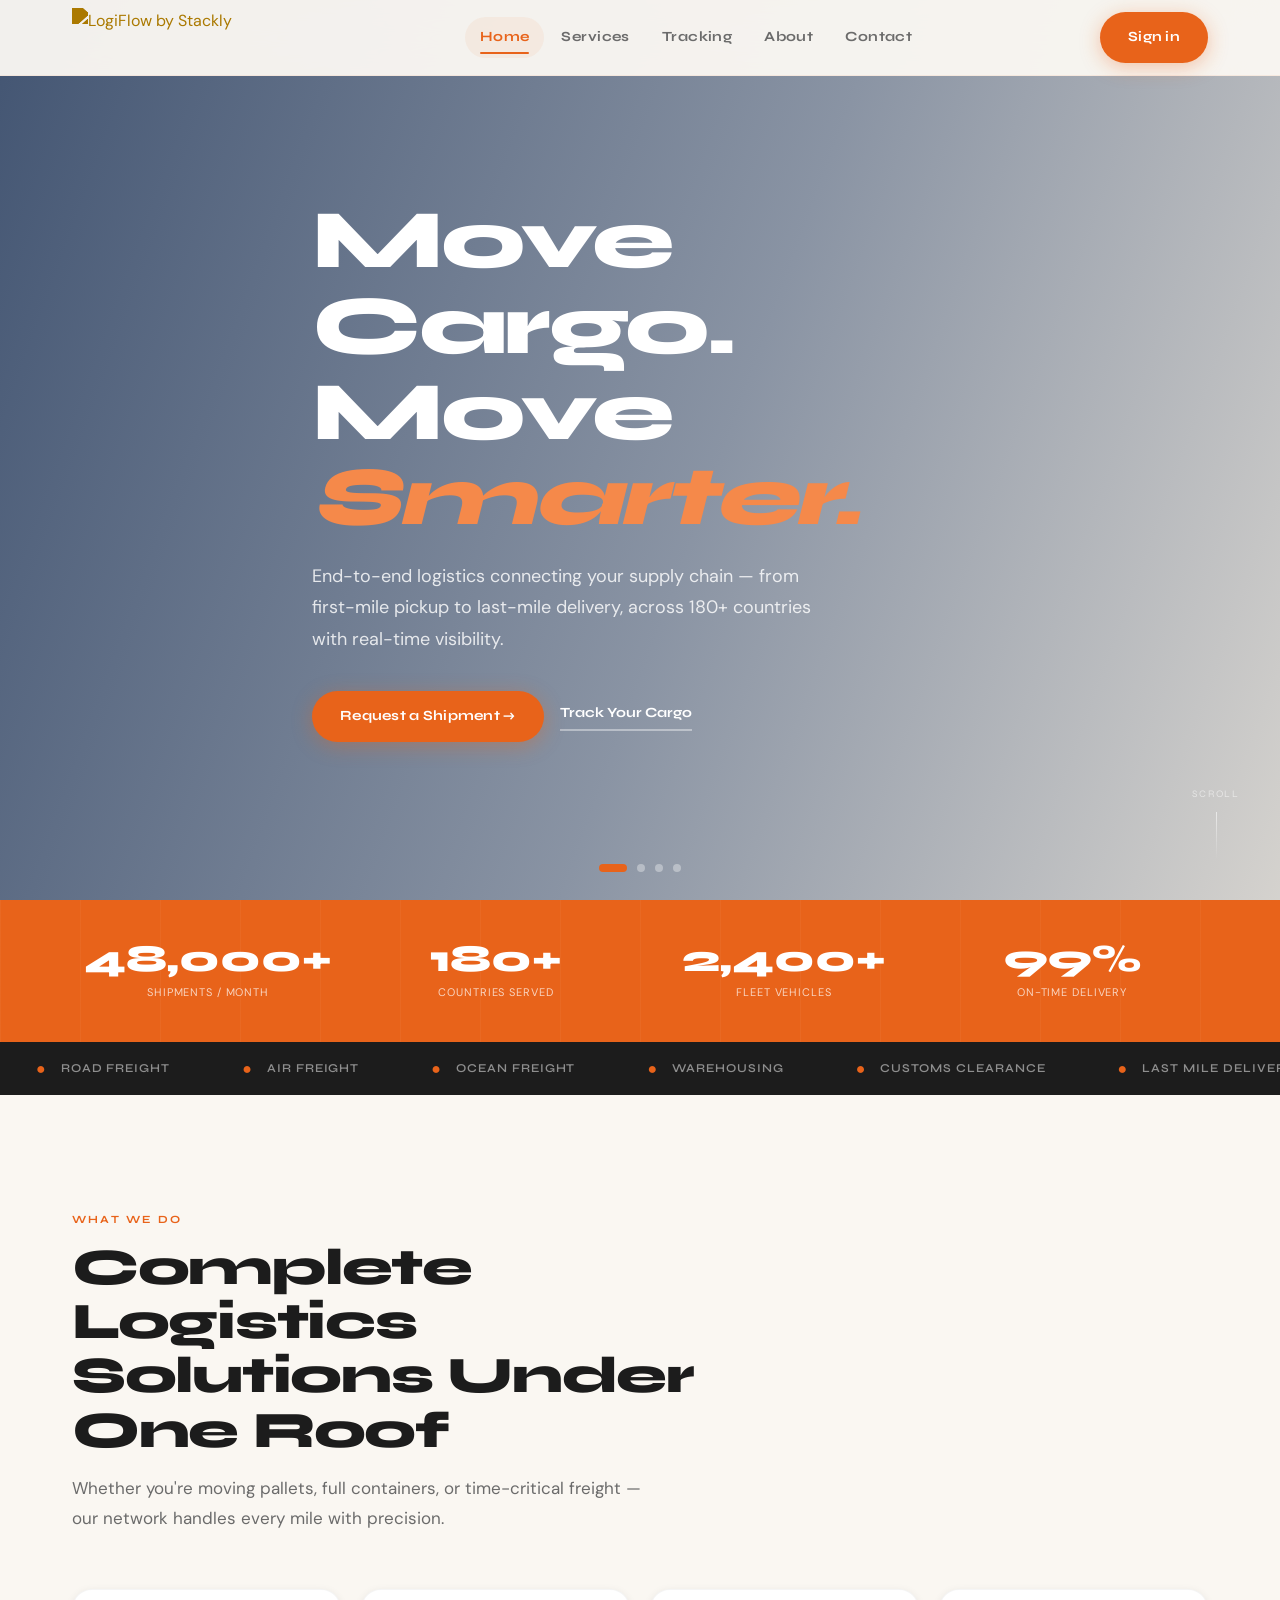
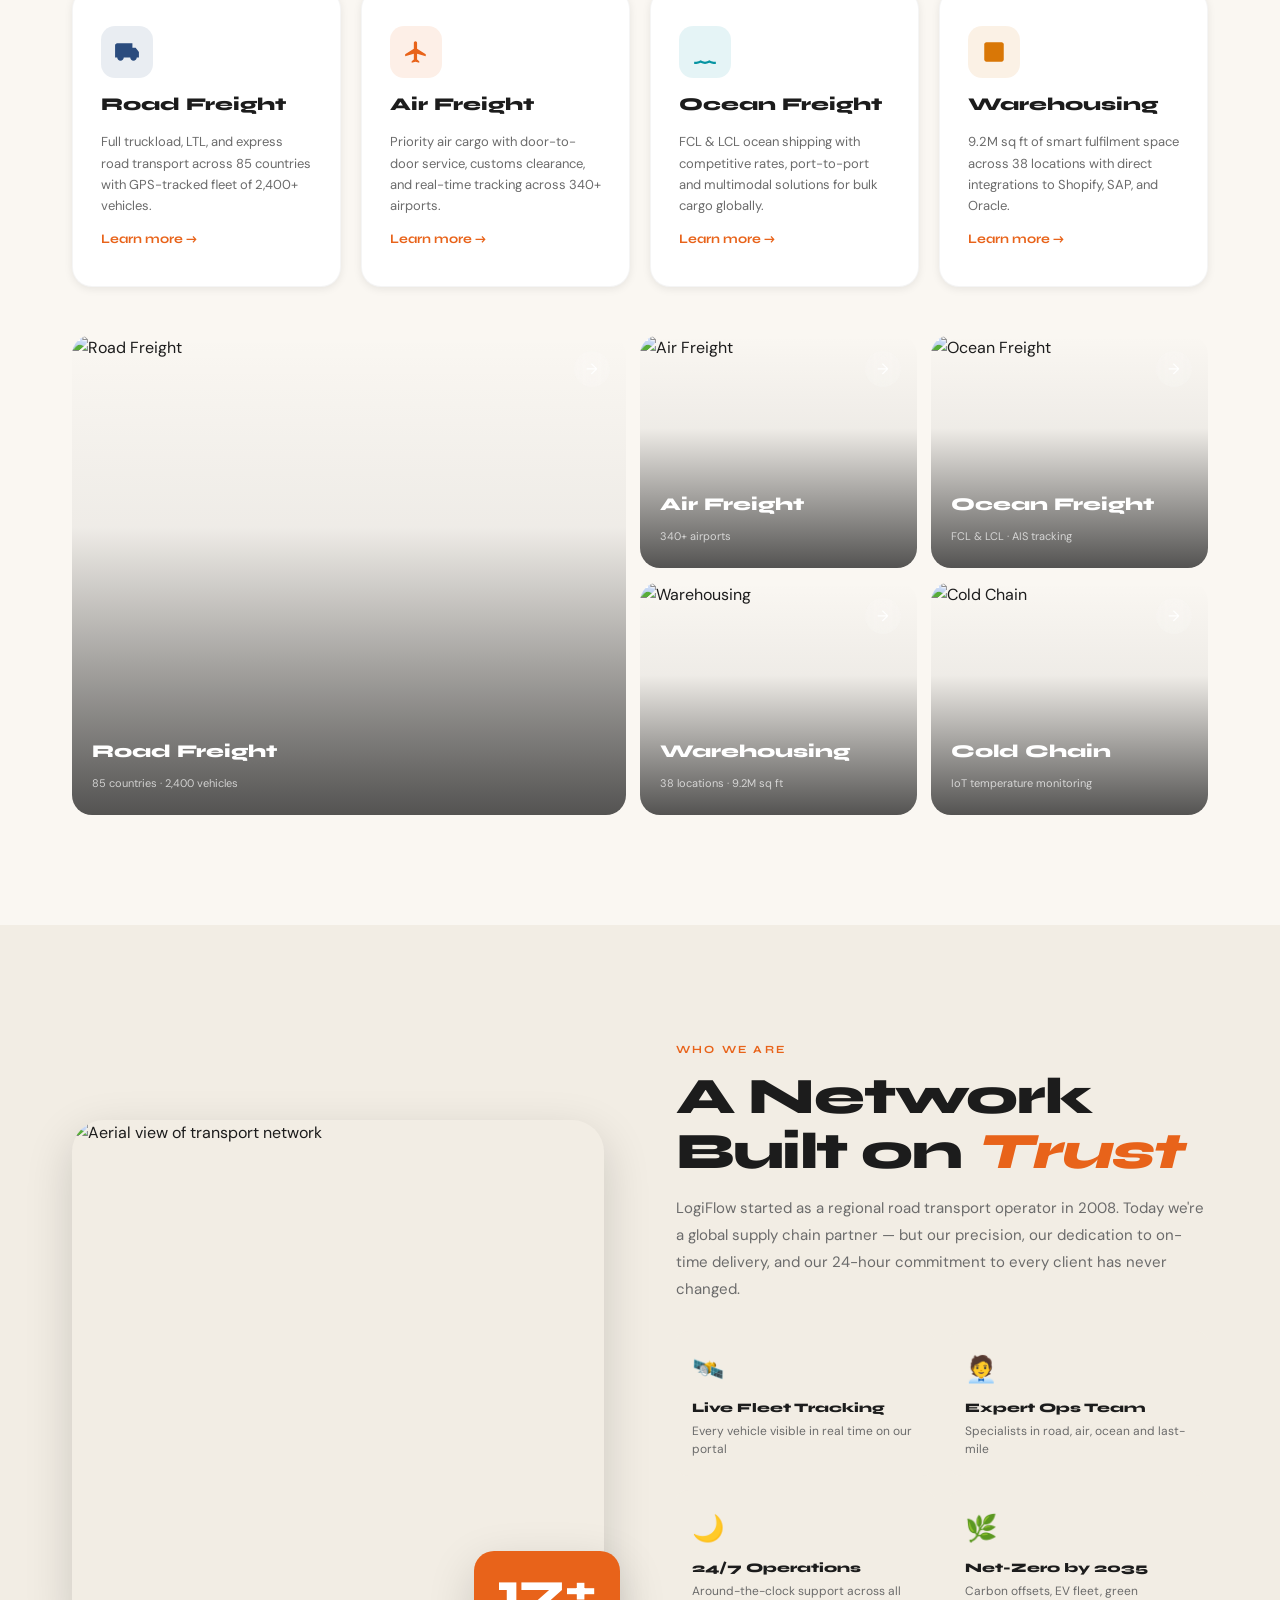
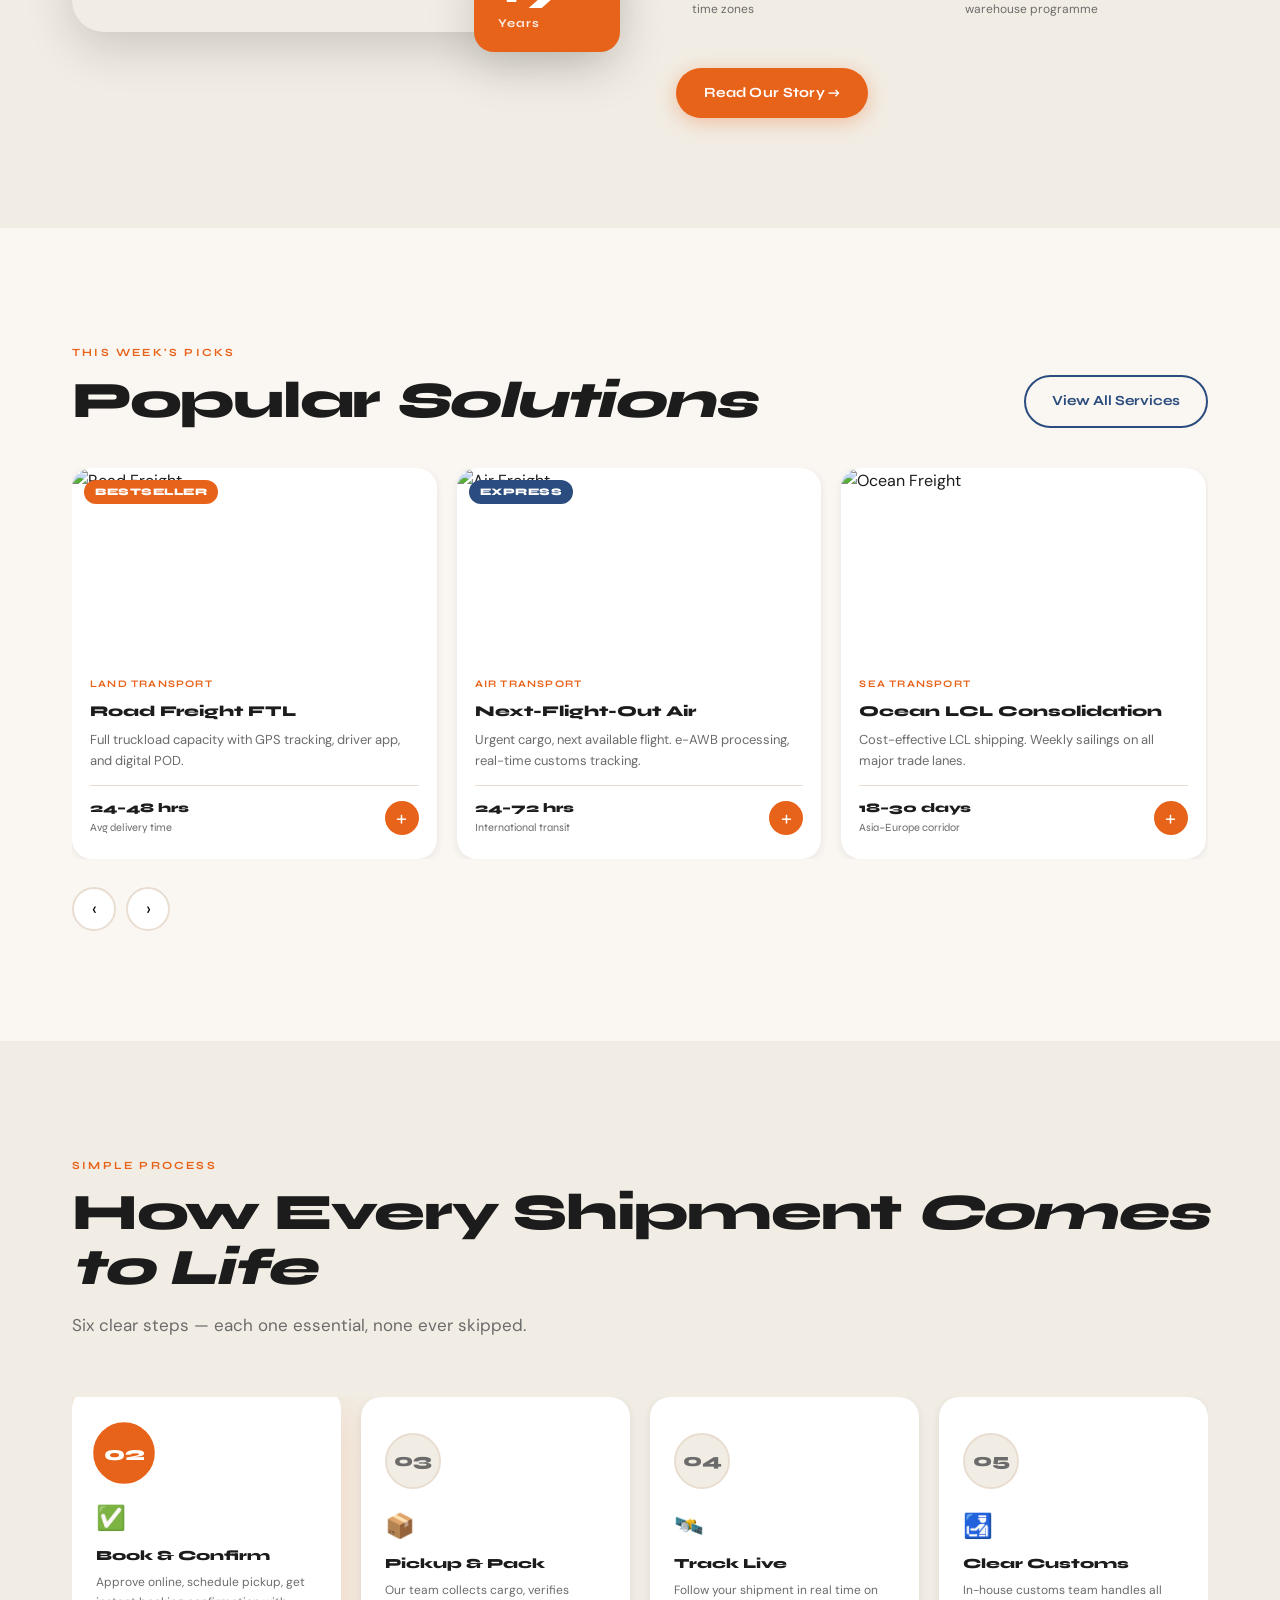
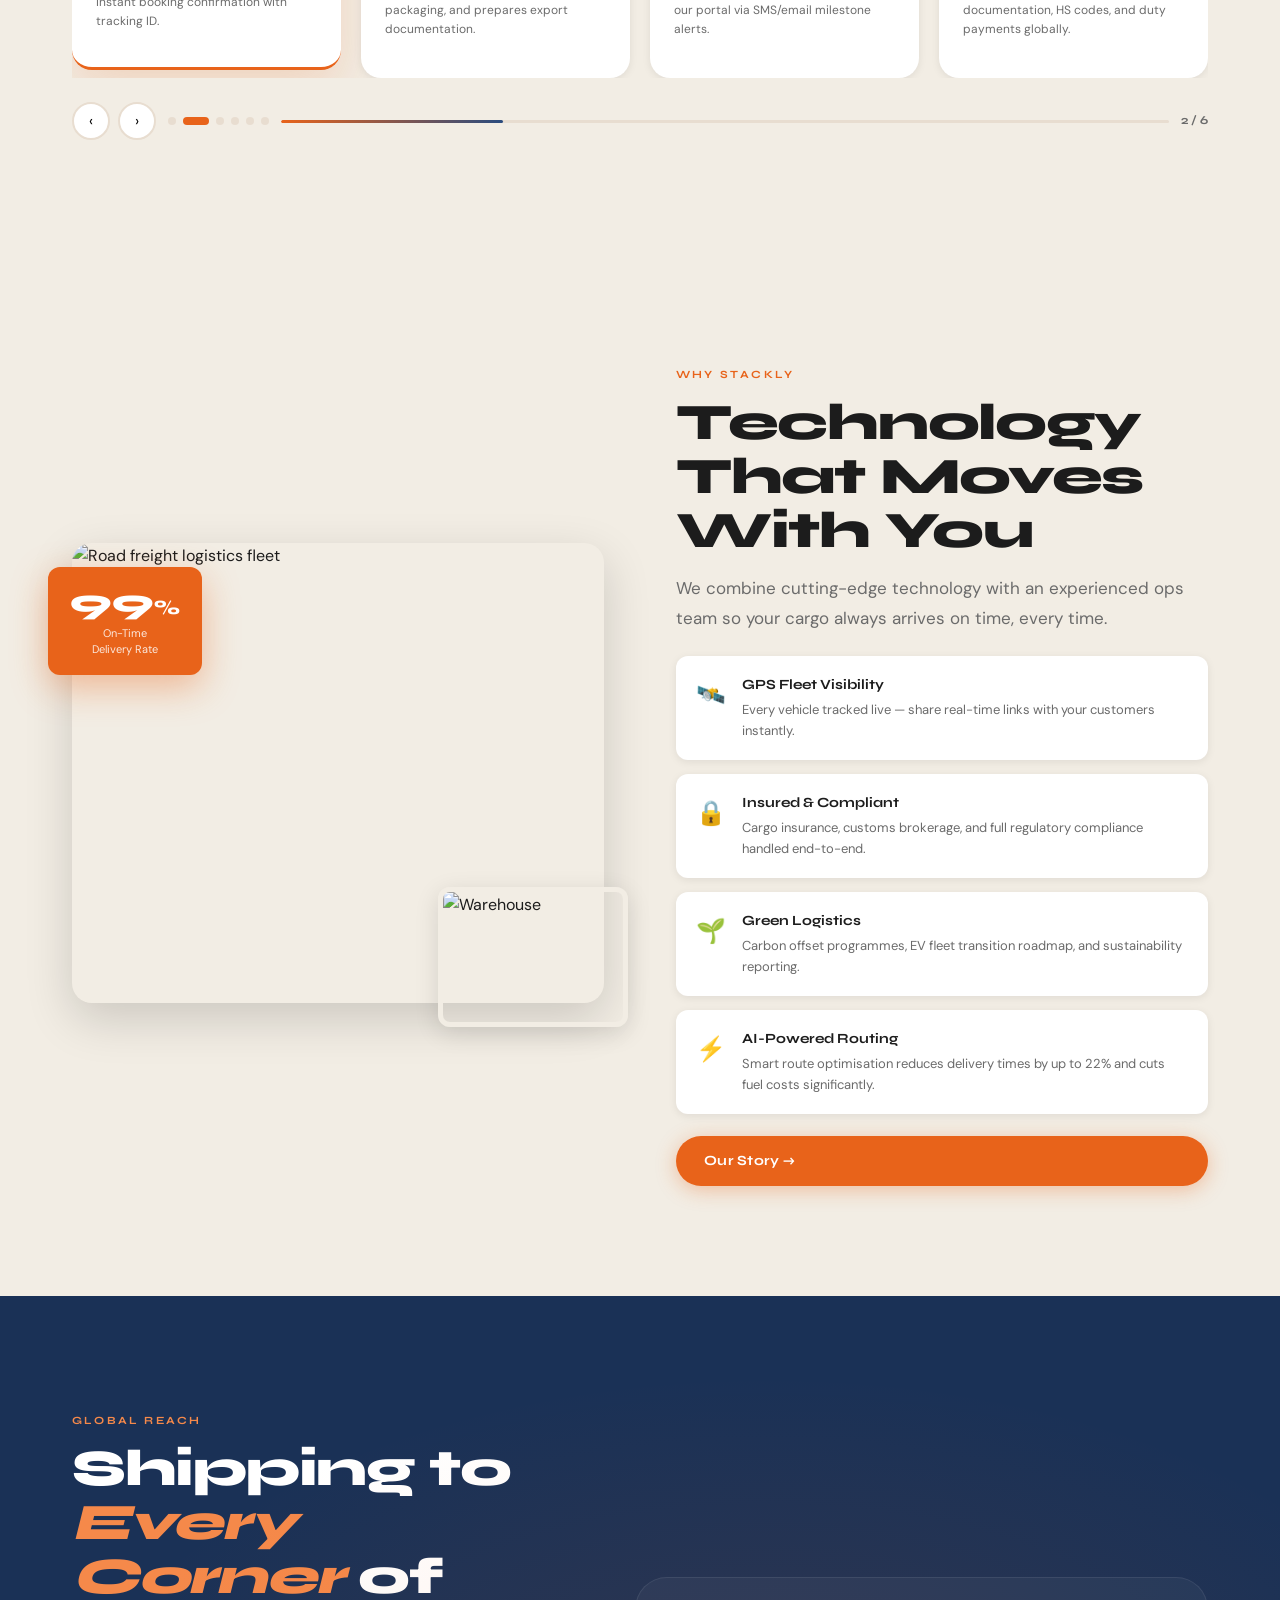
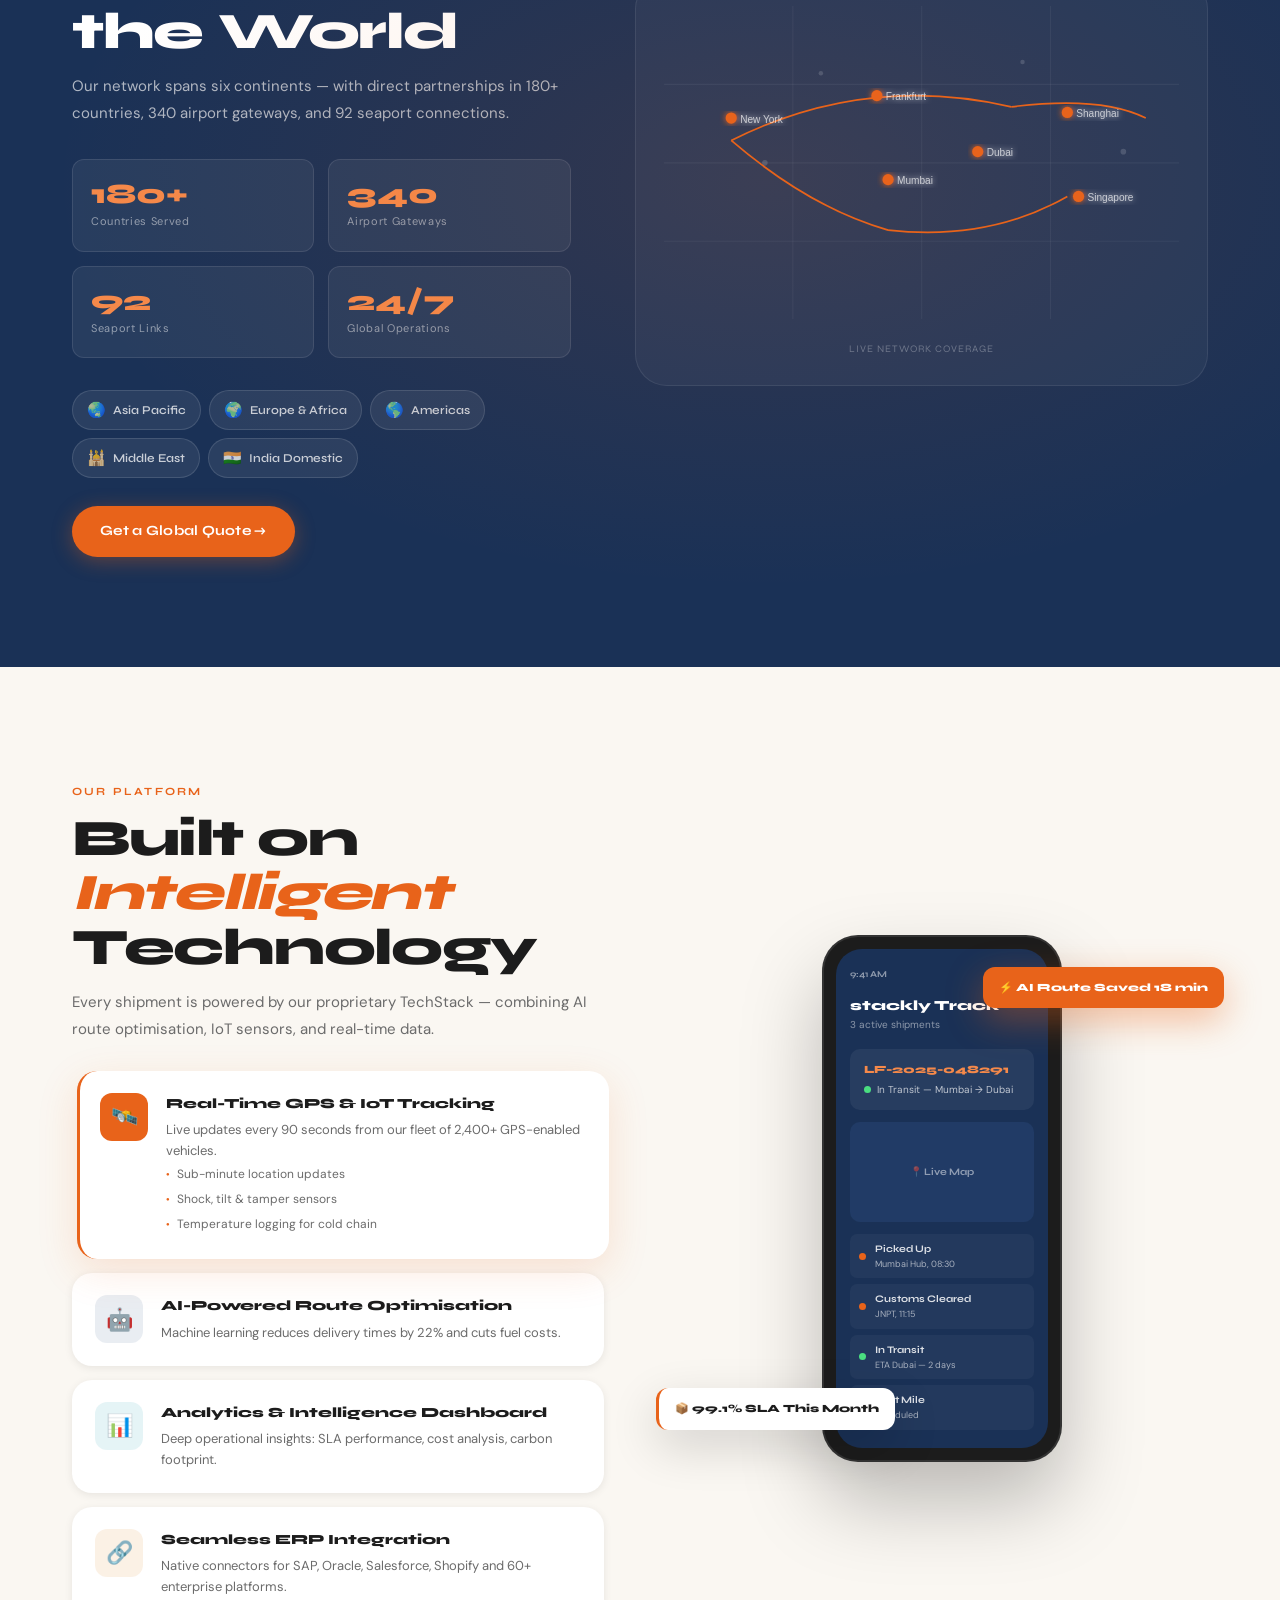
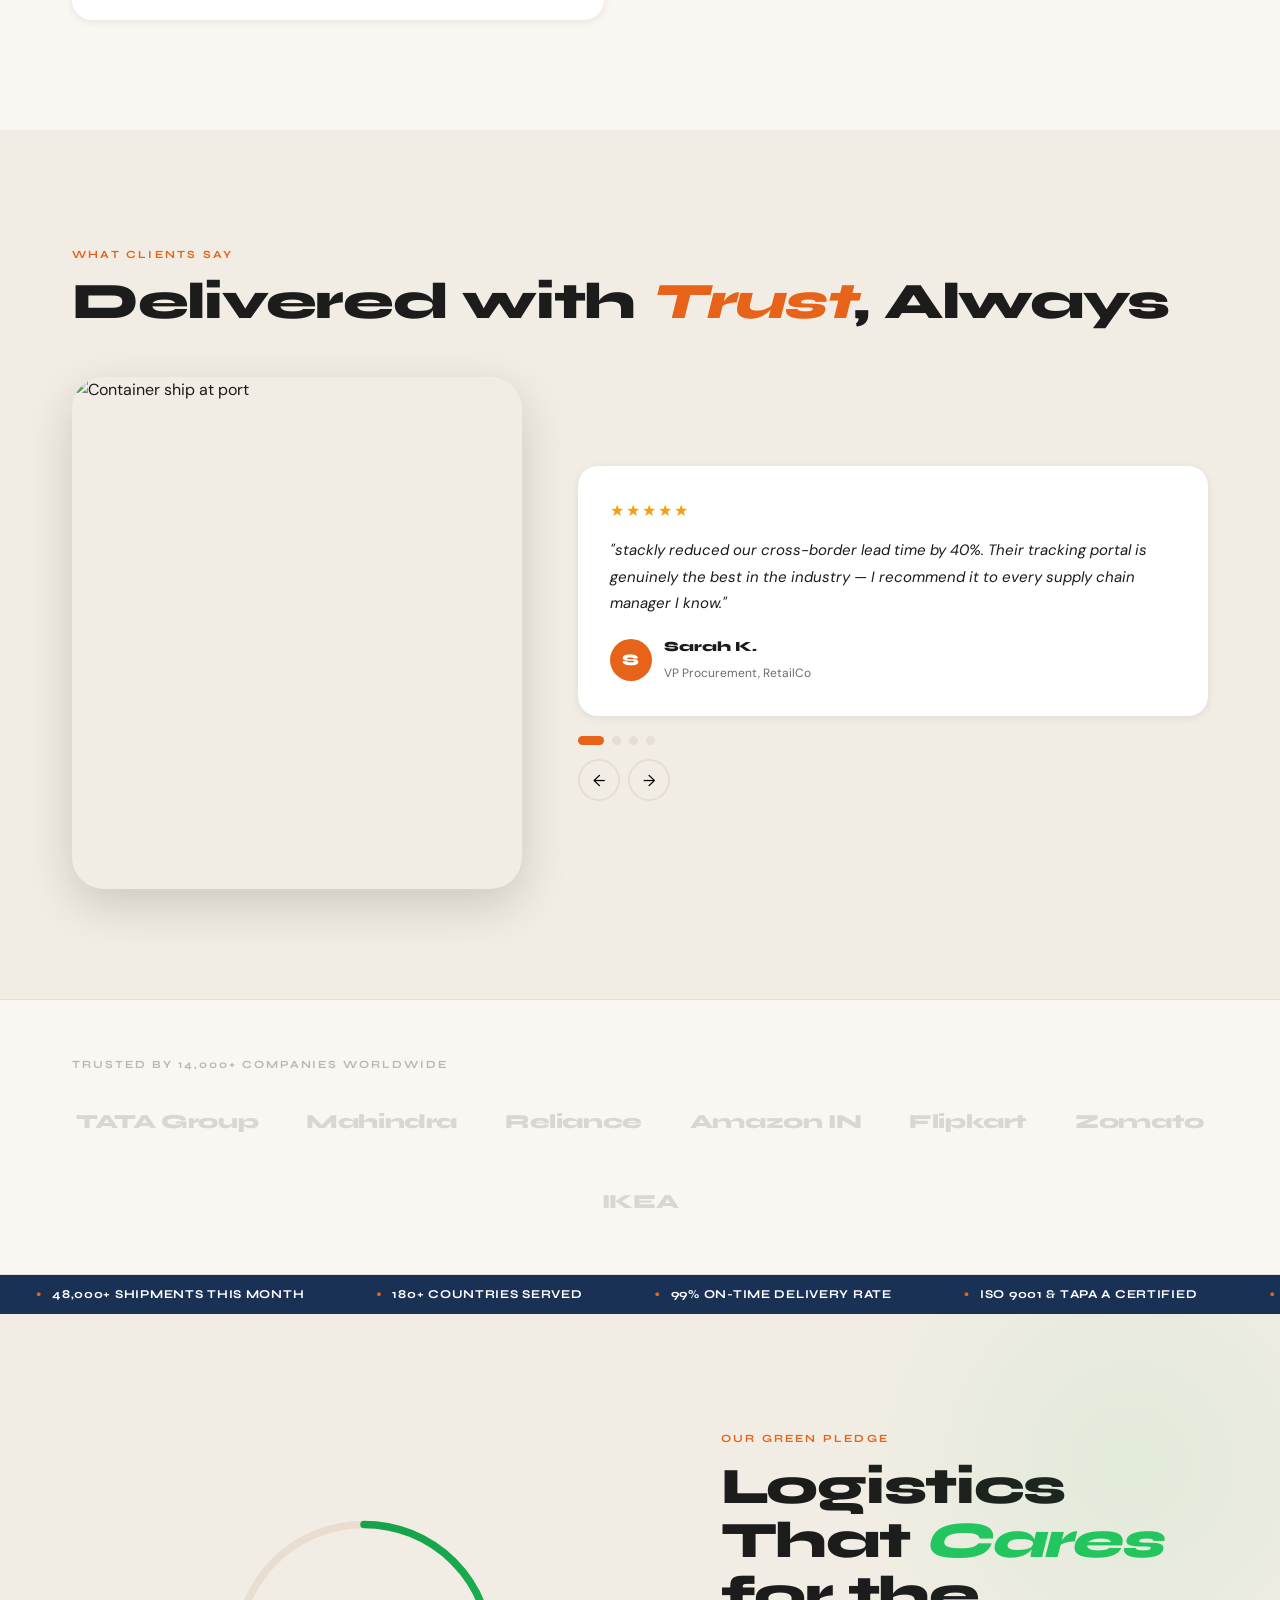
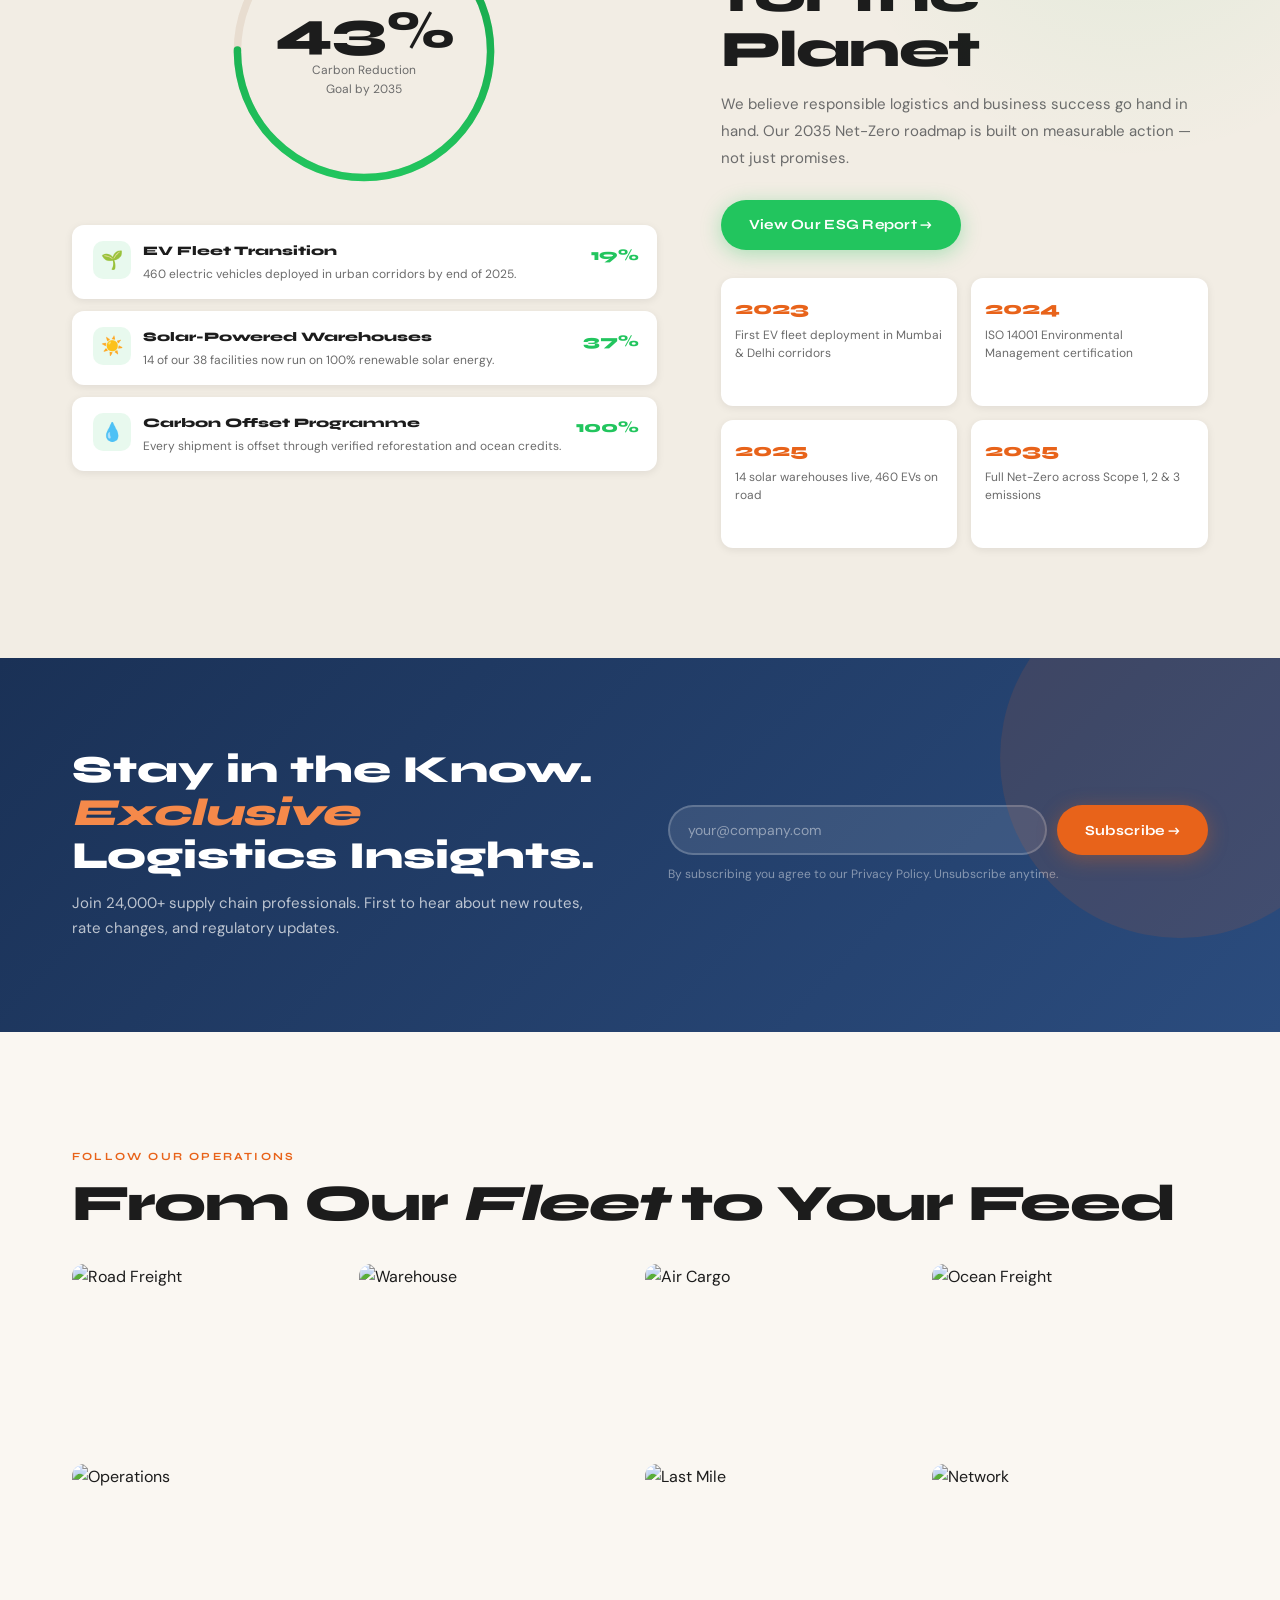
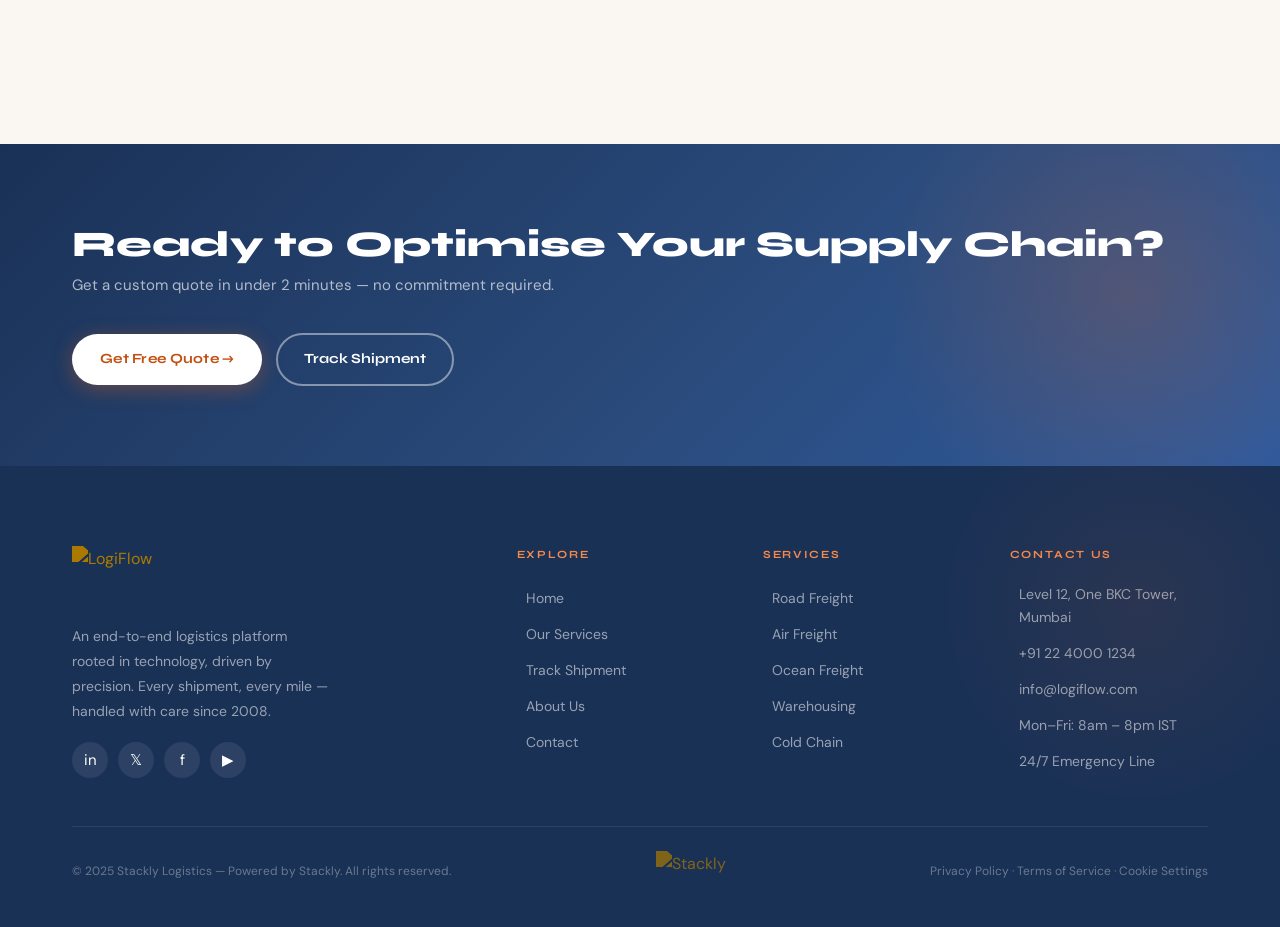
==== commit cbc5fb88: "update" ====
--- a/index.html
+++ b/index.html
@@ -146,7 +146,7 @@
   text-decoration: none;
 }
 .nav-logo img {
-  height: 40px; width: auto;
+  height: 60px; width: auto;
   filter: brightness(0) saturate(100%) invert(42%) sepia(85%) saturate(600%) hue-rotate(10deg) brightness(95%) contrast(105%);
   transition: transform var(--transition);
 }
@@ -981,7 +981,7 @@
   gap: clamp(24px, 4vw, 48px); margin-bottom: 48px;
 }
 .footer-brand .footer-logo { margin-bottom: 18px; }
-.footer-brand .footer-logo img { height: 40px; width: auto; filter: brightness(0) invert(1); opacity: 0.9; }
+.footer-brand .footer-logo img { height: 60px; width: auto; filter: brightness(0) saturate(100%) invert(42%) sepia(85%) saturate(600%) hue-rotate(10deg) brightness(95%) contrast(105%); opacity: 1; }
 .footer-brand p { font-size: 14px; line-height: 1.8; color: rgba(255,255,255,0.55); max-width: 260px; }
 .footer-social { display: flex; gap: 10px; margin-top: 18px; }
 .footer-social a {
@@ -1006,7 +1006,7 @@
   display: flex; align-items: center; justify-content: space-between; gap: 14px; flex-wrap: wrap;
 }
 .footer-bottom p { font-size: 12px; color: rgba(255,255,255,0.35); }
-.footer-bottom-logo img { height: 26px; width: auto; filter: brightness(0) invert(1); opacity: 0.4; }
+.footer-bottom-logo img { height: 40px; width: auto; filter: brightness(0) saturate(100%) invert(42%) sepia(85%) saturate(600%) hue-rotate(10deg) brightness(95%) contrast(105%); opacity: 0.7; }
 
 /* ============================================================
    AOS
@@ -1309,7 +1309,7 @@
     <div class="container nav-inner">
       <a href="#" class="nav-logo">
         <img src="https://wsrv.nl/?url=https://snabsolutions.in/wp-content/uploads/2026/02/stackly-snab-solutions.png&w=260&h=104&output=webp&q=80&fit=inside"
-             alt="LogiFlow by Stackly" width="180" height="72" />
+             alt="LogiFlow by Stackly" width="220" height="60" />
       </a>
       <nav class="nav-links">
         <a href="index.html" class="active">Home</a>
@@ -1385,8 +1385,8 @@
       </h1>
       <p class="hero-desc">End-to-end logistics connecting your supply chain — from first-mile pickup to last-mile delivery, across 180+ countries with real-time visibility.</p>
       <div class="hero-actions">
-        <a href="#" class="btn-primary">Request a Shipment →</a>
-        <a href="#" class="btn-hero-ghost">Track Your Cargo</a>
+        <a href="contact.html" class="btn-primary">Request a Shipment →</a>
+        <a href="tracking.html" class="btn-hero-ghost">Track Your Cargo</a>
       </div>
     </div>
     <div class="slider-dots" id="sliderDots"></div>
@@ -1438,25 +1438,25 @@
         <p class="section-subtitle">Whether you're moving pallets, full containers, or time-critical freight — our network handles every mile with precision.</p>
       </div>
       <div class="services-grid">
-        <a href="#" class="service-card" data-aos data-aos-delay="0">
+        <a href="404.html" class="service-card" data-aos data-aos-delay="0">
           <div class="sc-icon-wrap sc-blue"><svg viewBox="0 0 24 24"><path d="M20 8h-3V4H3c-1.1 0-2 .9-2 2v11h2c0 1.66 1.34 3 3 3s3-1.34 3-3h6c0 1.66 1.34 3 3 3s3-1.34 3-3h2v-5l-3-4z"/></svg></div>
           <h3>Road Freight</h3>
           <p>Full truckload, LTL, and express road transport across 85 countries with GPS-tracked fleet of 2,400+ vehicles.</p>
           <span class="btn-ghost">Learn more →</span>
         </a>
-        <a href="#" class="service-card" data-aos data-aos-delay="100">
+        <a href="404.html" class="service-card" data-aos data-aos-delay="100">
           <div class="sc-icon-wrap sc-orange"><svg viewBox="0 0 24 24"><path d="M21 16v-2l-8-5V3.5c0-.83-.67-1.5-1.5-1.5S10 2.67 10 3.5V9l-8 5v2l8-2.5V19l-2 1.5V22l3.5-1 3.5 1v-1.5L13 19v-5.5z"/></svg></div>
           <h3>Air Freight</h3>
           <p>Priority air cargo with door-to-door service, customs clearance, and real-time tracking across 340+ airports.</p>
           <span class="btn-ghost">Learn more →</span>
         </a>
-        <a href="#" class="service-card" data-aos data-aos-delay="200">
+        <a href="404.html" class="service-card" data-aos data-aos-delay="200">
           <div class="sc-icon-wrap sc-teal"><svg viewBox="0 0 24 24"><path d="M20 21c-1.39 0-2.78-.47-4-1.32-2.44 1.71-5.56 1.71-8 0C6.78 20.53 5.39 21 4 21H2v2h2c1.38 0 2.74-.35 4-.99 2.52 1.29 5.48 1.29 8 0 1.26.65 2.62.99 4 .99h2v-2h-2z"/></svg></div>
           <h3>Ocean Freight</h3>
           <p>FCL & LCL ocean shipping with competitive rates, port-to-port and multimodal solutions for bulk cargo globally.</p>
           <span class="btn-ghost">Learn more →</span>
         </a>
-        <a href="#" class="service-card" data-aos data-aos-delay="300">
+        <a href="404.html" class="service-card" data-aos data-aos-delay="300">
           <div class="sc-icon-wrap sc-amber"><svg viewBox="0 0 24 24"><path d="M19 3H5c-1.1 0-2 .9-2 2v14c0 1.1.9 2 2 2h14c1.1 0 2-.9 2-2V5c0-1.1-.9-2-2-2z"/></svg></div>
           <h3>Warehousing</h3>
           <p>9.2M sq ft of smart fulfilment space across 38 locations with direct integrations to Shopify, SAP, and Oracle.</p>
@@ -1469,31 +1469,31 @@
            road_big  700w q=65 ≈ 42KB  | air/ocean/ware/cold  480w q=65 ≈ 22KB each
       -->
       <div class="cat-grid">
-        <a href="#" class="cat-card cat-big">
+        <a href="404.html" class="cat-card cat-big">
           <img src="https://wsrv.nl/?url=https://images.unsplash.com/photo-1586528116311-ad8dd3c8310d&w=700&output=webp&q=60&fit=cover" alt="Road Freight" loading="lazy" />
           <div class="cat-overlay"></div>
           <div class="cat-label"><h4>Road Freight</h4><span>85 countries · 2,400 vehicles</span></div>
           <div class="cat-arrow">→</div>
         </a>
-        <a href="#" class="cat-card">
+        <a href="404.html" class="cat-card">
           <img src="https://wsrv.nl/?url=https://images.unsplash.com/photo-1436491865332-7a61a109cc05&w=480&output=webp&q=60&fit=cover" alt="Air Freight" loading="lazy" />
           <div class="cat-overlay"></div>
           <div class="cat-label"><h4>Air Freight</h4><span>340+ airports</span></div>
           <div class="cat-arrow">→</div>
         </a>
-        <a href="#" class="cat-card">
+        <a href="404.html" class="cat-card">
           <img src="https://wsrv.nl/?url=https://images.unsplash.com/photo-1578575437130-527eed3abbec&w=480&output=webp&q=60&fit=cover" alt="Ocean Freight" loading="lazy" />
           <div class="cat-overlay"></div>
           <div class="cat-label"><h4>Ocean Freight</h4><span>FCL & LCL · AIS tracking</span></div>
           <div class="cat-arrow">→</div>
         </a>
-        <a href="#" class="cat-card">
+        <a href="404.html" class="cat-card">
           <img src="https://wsrv.nl/?url=https://images.unsplash.com/photo-1553413077-190dd305871c&w=480&output=webp&q=60&fit=cover" alt="Warehousing" loading="lazy" />
           <div class="cat-overlay"></div>
           <div class="cat-label"><h4>Warehousing</h4><span>38 locations · 9.2M sq ft</span></div>
           <div class="cat-arrow">→</div>
         </a>
-        <a href="#" class="cat-card">
+        <a href="404.html" class="cat-card">
           <img src="https://wsrv.nl/?url=https://images.unsplash.com/photo-1566576912321-d58ddd7a6088&w=480&output=webp&q=60&fit=cover" alt="Cold Chain" loading="lazy" />
           <div class="cat-overlay"></div>
           <div class="cat-label"><h4>Cold Chain</h4><span>IoT temperature monitoring</span></div>
@@ -1528,7 +1528,7 @@
           <div class="who-feat"><div class="wf-emoji">🌙</div><strong>24/7 Operations</strong><p>Around-the-clock support across all time zones</p></div>
           <div class="who-feat"><div class="wf-emoji">🌿</div><strong>Net-Zero by 2035</strong><p>Carbon offsets, EV fleet, green warehouse programme</p></div>
         </div>
-        <a href="#" class="btn-primary">Read Our Story →</a>
+        <a href="about.html" class="btn-primary">Read Our Story →</a>
       </div>
     </div>
   </section>
@@ -1544,7 +1544,7 @@
           <span class="section-label">This Week's Picks</span>
           <h2 class="section-title">Popular <em style="font-style:italic">Solutions</em></h2>
         </div>
-        <a href="#" class="btn-secondary">View All Services</a>
+        <a href="services.html" class="btn-secondary">View All Services</a>
       </div>
       <div class="featured-grid">
         <div class="feat-track" id="featTrack">
@@ -1558,19 +1558,19 @@
           </div>
           <div class="feat-card">
             <div class="feat-img"><img src="https://wsrv.nl/?url=https://images.unsplash.com/photo-1578575437130-527eed3abbec&w=480&output=webp&q=60&fit=cover" alt="Ocean Freight" loading="lazy" /></div>
-            <div class="feat-body"><div class="feat-service">Sea Transport</div><h4>Ocean LCL Consolidation</h4><p>Cost-effective LCL shipping. Weekly sailings on all major trade lanes.</p><div class="feat-footer"><div class="feat-eta">18–30 days<span>Asia–Europe corridor</span></div><a href="#" class="feat-add">+</a></div></div>
+            <div class="feat-body"><div class="feat-service">Sea Transport</div><h4>Ocean LCL Consolidation</h4><p>Cost-effective LCL shipping. Weekly sailings on all major trade lanes.</p><div class="feat-footer"><div class="feat-eta">18–30 days<span>Asia–Europe corridor</span></div><a href="404.html" class="feat-add">+</a></div></div>
           </div>
           <div class="feat-card">
             <div class="feat-img"><img src="https://wsrv.nl/?url=https://images.unsplash.com/photo-1553413077-190dd305871c&w=480&output=webp&q=60&fit=cover" alt="Cold Chain" loading="lazy" /><div class="feat-badge" style="background:#0694a2">Cold Chain</div></div>
-            <div class="feat-body"><div class="feat-service">Temperature Control</div><h4>Pharma Cold Chain</h4><p>GDP-compliant, WHO GxP pharma corridors. Continuous IoT monitoring.</p><div class="feat-footer"><div class="feat-eta">2–8°C<span>Guaranteed cold chain</span></div><a href="#" class="feat-add">+</a></div></div>
+            <div class="feat-body"><div class="feat-service">Temperature Control</div><h4>Pharma Cold Chain</h4><p>GDP-compliant, WHO GxP pharma corridors. Continuous IoT monitoring.</p><div class="feat-footer"><div class="feat-eta">2–8°C<span>Guaranteed cold chain</span></div><a href="404.html" class="feat-add">+</a></div></div>
           </div>
           <div class="feat-card">
             <div class="feat-img"><img src="https://wsrv.nl/?url=https://images.unsplash.com/photo-1553413077-190dd305871c&w=480&output=webp&q=60&fit=cover" alt="Warehousing" loading="lazy" /><div class="feat-badge" style="background:#d97706">New</div></div>
-            <div class="feat-body"><div class="feat-service">Storage & Fulfilment</div><h4>D2C Fulfilment Hub</h4><p>Shopify & Amazon integration. Pick-pack-ship from 38 strategic warehouses.</p><div class="feat-footer"><div class="feat-eta">Same day<span>Dispatch cut-off 3pm</span></div><a href="#" class="feat-add">+</a></div></div>
+            <div class="feat-body"><div class="feat-service">Storage & Fulfilment</div><h4>D2C Fulfilment Hub</h4><p>Shopify & Amazon integration. Pick-pack-ship from 38 strategic warehouses.</p><div class="feat-footer"><div class="feat-eta">Same day<span>Dispatch cut-off 3pm</span></div><a href="404.html" class="feat-add">+</a></div></div>
           </div>
           <div class="feat-card">
             <div class="feat-img"><img src="https://wsrv.nl/?url=https://images.unsplash.com/photo-1494412651409-8963ce7935a7&w=480&output=webp&q=60&fit=cover" alt="Project Cargo" loading="lazy" /></div>
-            <div class="feat-body"><div class="feat-service">Heavy Lift</div><h4>Project & OOG Cargo</h4><p>Oversized, overweight, and out-of-gauge cargo. Survey, route planning, permits.</p><div class="feat-footer"><div class="feat-eta">Custom<span>Route survey included</span></div><a href="#" class="feat-add">+</a></div></div>
+            <div class="feat-body"><div class="feat-service">Heavy Lift</div><h4>Project & OOG Cargo</h4><p>Oversized, overweight, and out-of-gauge cargo. Survey, route planning, permits.</p><div class="feat-footer"><div class="feat-eta">Custom<span>Route survey included</span></div><a href="404.html" class="feat-add">+</a></div></div>
           </div>
         </div>
       </div>
@@ -1614,7 +1614,7 @@
   </section>
 
   <!-- ══════════════════════════════════════════
-       WHY LOGIFLOW
+       WHY Stackly
        Main: 750w q=65 WebP ≈ 48KB
        Accent: 360w q=62 WebP ≈ 18KB
   ══════════════════════════════════════════ -->
@@ -1634,7 +1634,7 @@
       </div>
       <div class="why-text" data-aos="fade-left">
         <div>
-          <span class="section-label">Why LogiFlow</span>
+          <span class="section-label">Why Stackly</span>
           <h2 class="section-title">Technology That Moves With You</h2>
           <p class="section-subtitle">We combine cutting-edge technology with an experienced ops team so your cargo always arrives on time, every time.</p>
         </div>
@@ -1644,7 +1644,7 @@
           <div class="wf-item"><div class="wf-icon">🌱</div><div><strong>Green Logistics</strong><p>Carbon offset programmes, EV fleet transition roadmap, and sustainability reporting.</p></div></div>
           <div class="wf-item"><div class="wf-icon">⚡</div><div><strong>AI-Powered Routing</strong><p>Smart route optimisation reduces delivery times by up to 22% and cuts fuel costs significantly.</p></div></div>
         </div>
-        <a href="#" class="btn-primary">Our Story →</a>
+        <a href="about.html" class="btn-primary">Our Story →</a>
       </div>
     </div>
   </section>
@@ -1672,7 +1672,7 @@
             <span class="region-chip"><span class="chip-flag">🕌</span>Middle East</span>
             <span class="region-chip"><span class="chip-flag">🇮🇳</span>India Domestic</span>
           </div>
-          <a href="#" class="btn-primary" style="margin-top:28px;display:inline-flex;">Get a Global Quote →</a>
+          <a href="contact.html" class="btn-primary" style="margin-top:28px;display:inline-flex;">Get a Global Quote →</a>
         </div>
         <!-- Animated SVG Map -->
         <div class="map-visual" data-aos="fade-left">
@@ -1726,7 +1726,7 @@
           <div class="phone-mockup">
             <div class="phone-screen">
               <div class="phone-status"><span>9:41 AM</span><span>●●●●</span></div>
-              <div class="phone-header"><h5>LogiFlow Track</h5><p>3 active shipments</p></div>
+              <div class="phone-header"><h5>stackly Track</h5><p>3 active shipments</p></div>
               <div class="phone-track-bar"><div class="ptb-id">LF-2025-048291</div><div class="ptb-status"><div class="ptb-dot"></div><span>In Transit — Mumbai → Dubai</span></div></div>
               <div class="phone-map-mini"><span class="pmm-label">📍 Live Map</span></div>
               <div class="phone-route-dots">
@@ -1760,9 +1760,9 @@
         </div>
         <div data-aos="fade-left">
           <div class="testi-slides">
-            <div class="testi-slide active"><div class="testi-stars">★★★★★</div><p class="testi-quote">"LogiFlow reduced our cross-border lead time by 40%. Their tracking portal is genuinely the best in the industry — I recommend it to every supply chain manager I know."</p><div class="testi-author"><div class="ta-avatar" style="background:var(--orange)">S</div><div><span class="ta-name">Sarah K.</span><span class="ta-role">VP Procurement, RetailCo</span></div></div></div>
-            <div class="testi-slide"><div class="testi-stars">★★★★★</div><p class="testi-quote">"We handle 6,000 monthly shipments through LogiFlow. Zero SLA breaches in two years — truly remarkable performance from their entire operations team."</p><div class="testi-author"><div class="ta-avatar" style="background:var(--steel)">M</div><div><span class="ta-name">Marco T.</span><span class="ta-role">Head of Logistics, AutoParts Ltd</span></div></div></div>
-            <div class="testi-slide"><div class="testi-stars">★★★★★</div><p class="testi-quote">"Pharma-grade cold chain with real-time temperature alerts every 5 minutes. LogiFlow is now our sole global logistics partner for all sensitive cargo movements."</p><div class="testi-author"><div class="ta-avatar" style="background:#7c3aed">D</div><div><span class="ta-name">Dr. Raj M.</span><span class="ta-role">Supply Chain Director, MedGlobal</span></div></div></div>
+            <div class="testi-slide active"><div class="testi-stars">★★★★★</div><p class="testi-quote">"stackly reduced our cross-border lead time by 40%. Their tracking portal is genuinely the best in the industry — I recommend it to every supply chain manager I know."</p><div class="testi-author"><div class="ta-avatar" style="background:var(--orange)">S</div><div><span class="ta-name">Sarah K.</span><span class="ta-role">VP Procurement, RetailCo</span></div></div></div>
+            <div class="testi-slide"><div class="testi-stars">★★★★★</div><p class="testi-quote">"We handle 6,000 monthly shipments through stackly. Zero SLA breaches in two years — truly remarkable performance from their entire operations team."</p><div class="testi-author"><div class="ta-avatar" style="background:var(--steel)">M</div><div><span class="ta-name">Marco T.</span><span class="ta-role">Head of Logistics, AutoParts Ltd</span></div></div></div>
+            <div class="testi-slide"><div class="testi-stars">★★★★★</div><p class="testi-quote">"Pharma-grade cold chain with real-time temperature alerts every 5 minutes. Stackly is now our sole global logistics partner for all sensitive cargo movements."</p><div class="testi-author"><div class="ta-avatar" style="background:#7c3aed">D</div><div><span class="ta-name">Dr. Raj M.</span><span class="ta-role">Supply Chain Director, MedGlobal</span></div></div></div>
             <div class="testi-slide"><div class="testi-stars">★★★★★</div><p class="testi-quote">"The warehousing and last-mile solution transformed our e-commerce fulfilment. Same-day delivery is now possible in 12 cities thanks to their hub network."</p><div class="testi-author"><div class="ta-avatar" style="background:#d97706">P</div><div><span class="ta-name">Prerna S.</span><span class="ta-role">CEO, StyleHub India</span></div></div></div>
           </div>
           <div class="testi-controls" id="testiDots"></div>
@@ -1839,7 +1839,7 @@
           <span class="section-label">Our Green Pledge</span>
           <h2 class="section-title">Logistics That <em style="font-style:italic;color:#22c55e">Cares</em> for the Planet</h2>
           <p>We believe responsible logistics and business success go hand in hand. Our 2035 Net-Zero roadmap is built on measurable action — not just promises.</p>
-          <a href="#" class="btn-primary" style="background:#22c55e;box-shadow:0 4px 20px rgba(34,197,94,0.35);display:inline-flex;">View Our ESG Report →</a>
+          <a href="404.html" class="btn-primary" style="background:#22c55e;box-shadow:0 4px 20px rgba(34,197,94,0.35);display:inline-flex;">View Our ESG Report →</a>
           <div class="sustain-milestones">
             <div class="sm-item"><div class="sm-year">2023</div><p>First EV fleet deployment in Mumbai & Delhi corridors</p></div>
             <div class="sm-item"><div class="sm-year">2024</div><p>ISO 14001 Environmental Management certification</p></div>
@@ -1847,6 +1847,25 @@
             <div class="sm-item"><div class="sm-year">2035</div><p>Full Net-Zero across Scope 1, 2 & 3 emissions</p></div>
           </div>
         </div>
+      </div>
+    </div>
+  </section>
+
+  <!-- ══════════════════════════════════════════
+       NEWSLETTER
+  ══════════════════════════════════════════ -->
+  <section class="newsletter-section">
+    <div class="container newsletter-inner">
+      <div class="nl-text" data-aos="fade-right">
+        <h2>Stay in the Know.<br><em>Exclusive</em> Logistics Insights.</h2>
+        <p>Join 24,000+ supply chain professionals. First to hear about new routes, rate changes, and regulatory updates.</p>
+      </div>
+      <div data-aos="fade-left">
+        <div class="nl-input-row">
+          <input type="email" class="nl-input" placeholder="your@company.com" id="nlEmail" />
+          <button class="btn-primary" id="nlBtn" style="white-space:nowrap">Subscribe →</button>
+        </div>
+        <p class="nl-fine">By subscribing you agree to our Privacy Policy. Unsubscribe anytime.</p>
       </div>
     </div>
   </section>
@@ -1874,24 +1893,7 @@
     </div>
   </section>
 
-  <!-- ══════════════════════════════════════════
-       NEWSLETTER
-  ══════════════════════════════════════════ -->
-  <section class="newsletter-section">
-    <div class="container newsletter-inner">
-      <div class="nl-text" data-aos="fade-right">
-        <h2>Stay in the Know.<br><em>Exclusive</em> Logistics Insights.</h2>
-        <p>Join 24,000+ supply chain professionals. First to hear about new routes, rate changes, and regulatory updates.</p>
-      </div>
-      <div data-aos="fade-left">
-        <div class="nl-input-row">
-          <input type="email" class="nl-input" placeholder="your@company.com" id="nlEmail" />
-          <button class="btn-primary" id="nlBtn" style="white-space:nowrap">Subscribe →</button>
-        </div>
-        <p class="nl-fine">By subscribing you agree to our Privacy Policy. Unsubscribe anytime.</p>
-      </div>
-    </div>
-  </section>
+
 
   <!-- ══════════════════════════════════════════
        CTA BANNER
@@ -1917,7 +1919,7 @@
       <div class="footer-grid">
         <div class="footer-brand">
           <div class="footer-logo">
-            <a href="index.html"><img src="https://wsrv.nl/?url=https://snabsolutions.in/wp-content/uploads/2026/02/stackly-snab-solutions.png&w=200&h=80&output=webp&q=80&fit=inside" alt="LogiFlow" width="140" /></a>
+            <a href="index.html"><img src="https://wsrv.nl/?url=https://snabsolutions.in/wp-content/uploads/2026/02/stackly-snab-solutions.png&w=200&h=80&output=webp&q=80&fit=inside" alt="LogiFlow" width="200" /></a>
           </div>
           <p>An end-to-end logistics platform rooted in technology, driven by precision. Every shipment, every mile — handled with care since 2008.</p>
           <div class="footer-social">
@@ -1957,7 +1959,7 @@
       </div>
       <div class="footer-bottom">
         <p>© 2025 Stackly Logistics — Powered by Stackly. All rights reserved.</p>
-        <div class="footer-bottom-logo"><img src="https://wsrv.nl/?url=https://snabsolutions.in/wp-content/uploads/2026/02/stackly-snab-solutions.png&w=200&h=80&output=webp&q=80&fit=inside" alt="Stackly" width="80" /></div>
+        <div class="footer-bottom-logo"><img src="https://wsrv.nl/?url=https://snabsolutions.in/wp-content/uploads/2026/02/stackly-snab-solutions.png&w=200&h=80&output=webp&q=80&fit=inside" alt="Stackly" width="120" /></div>
         <p>Privacy Policy · Terms of Service · Cookie Settings</p>
       </div>
     </div>
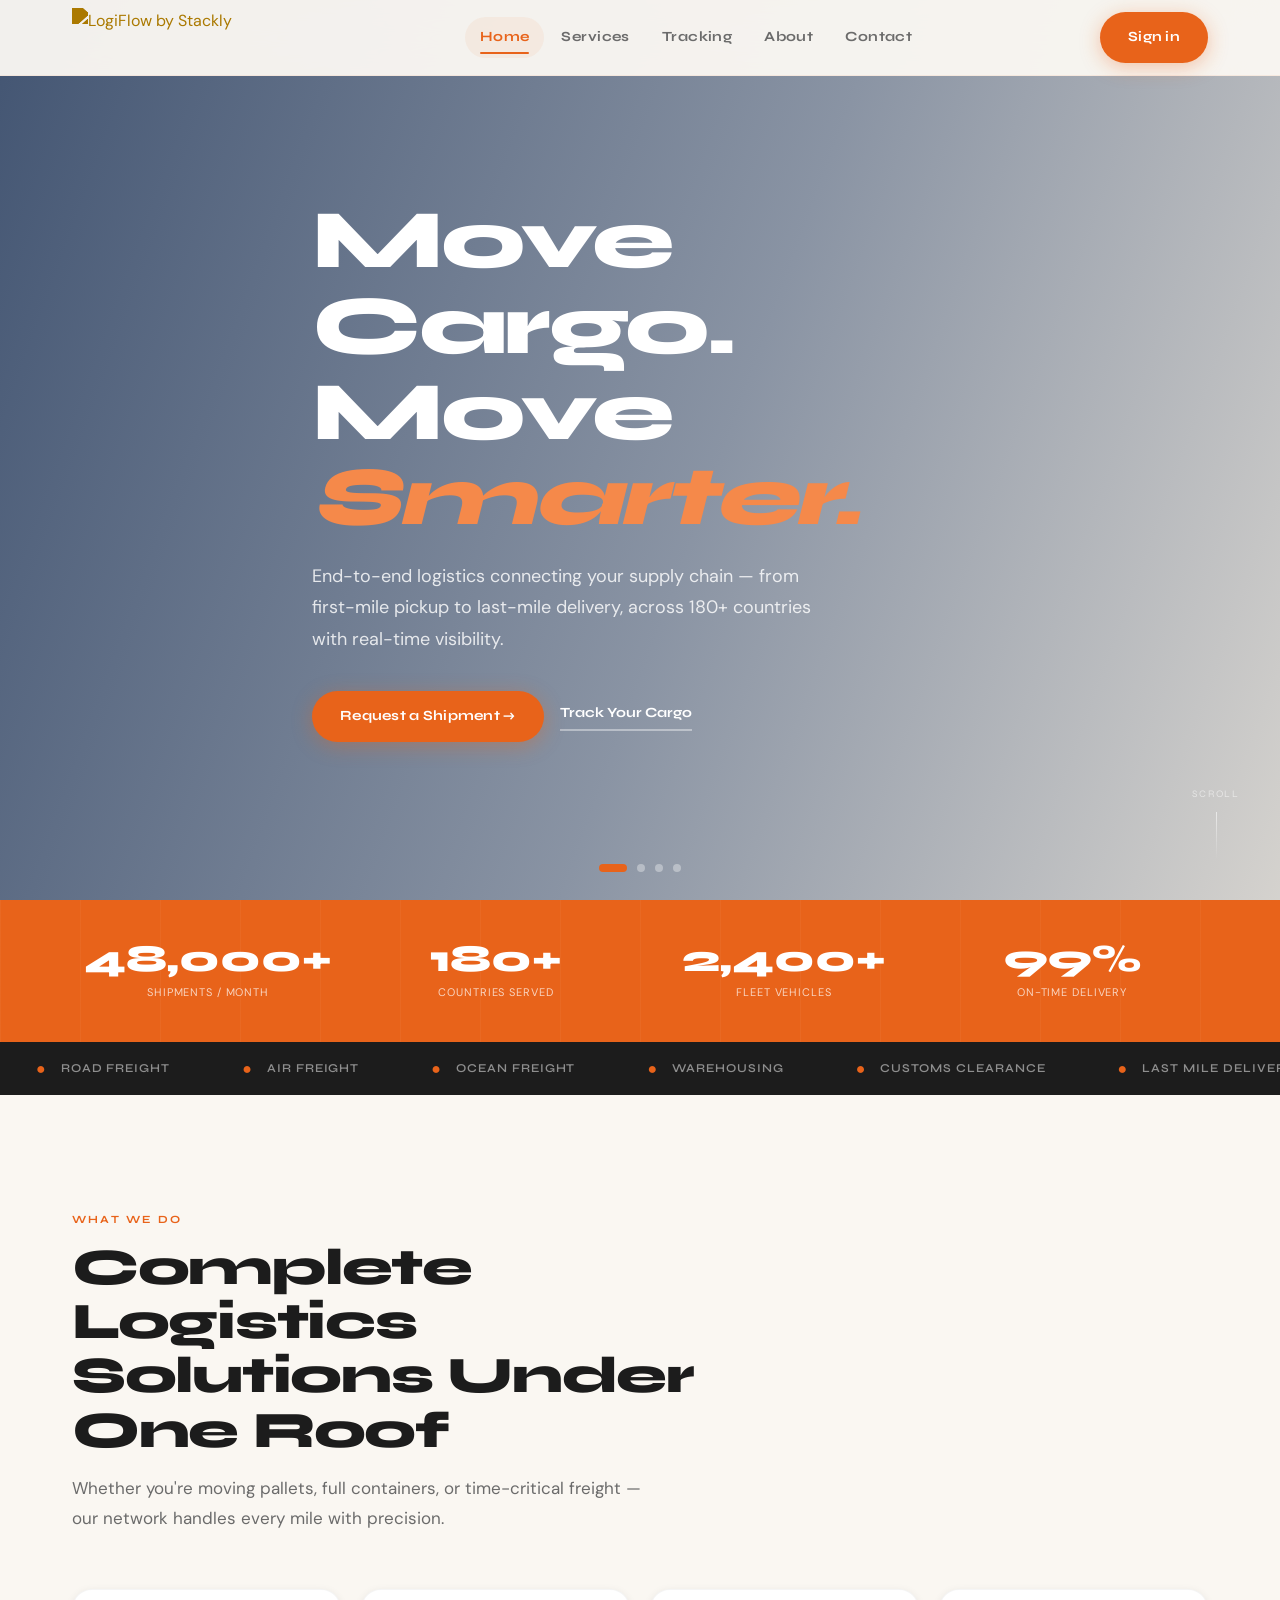
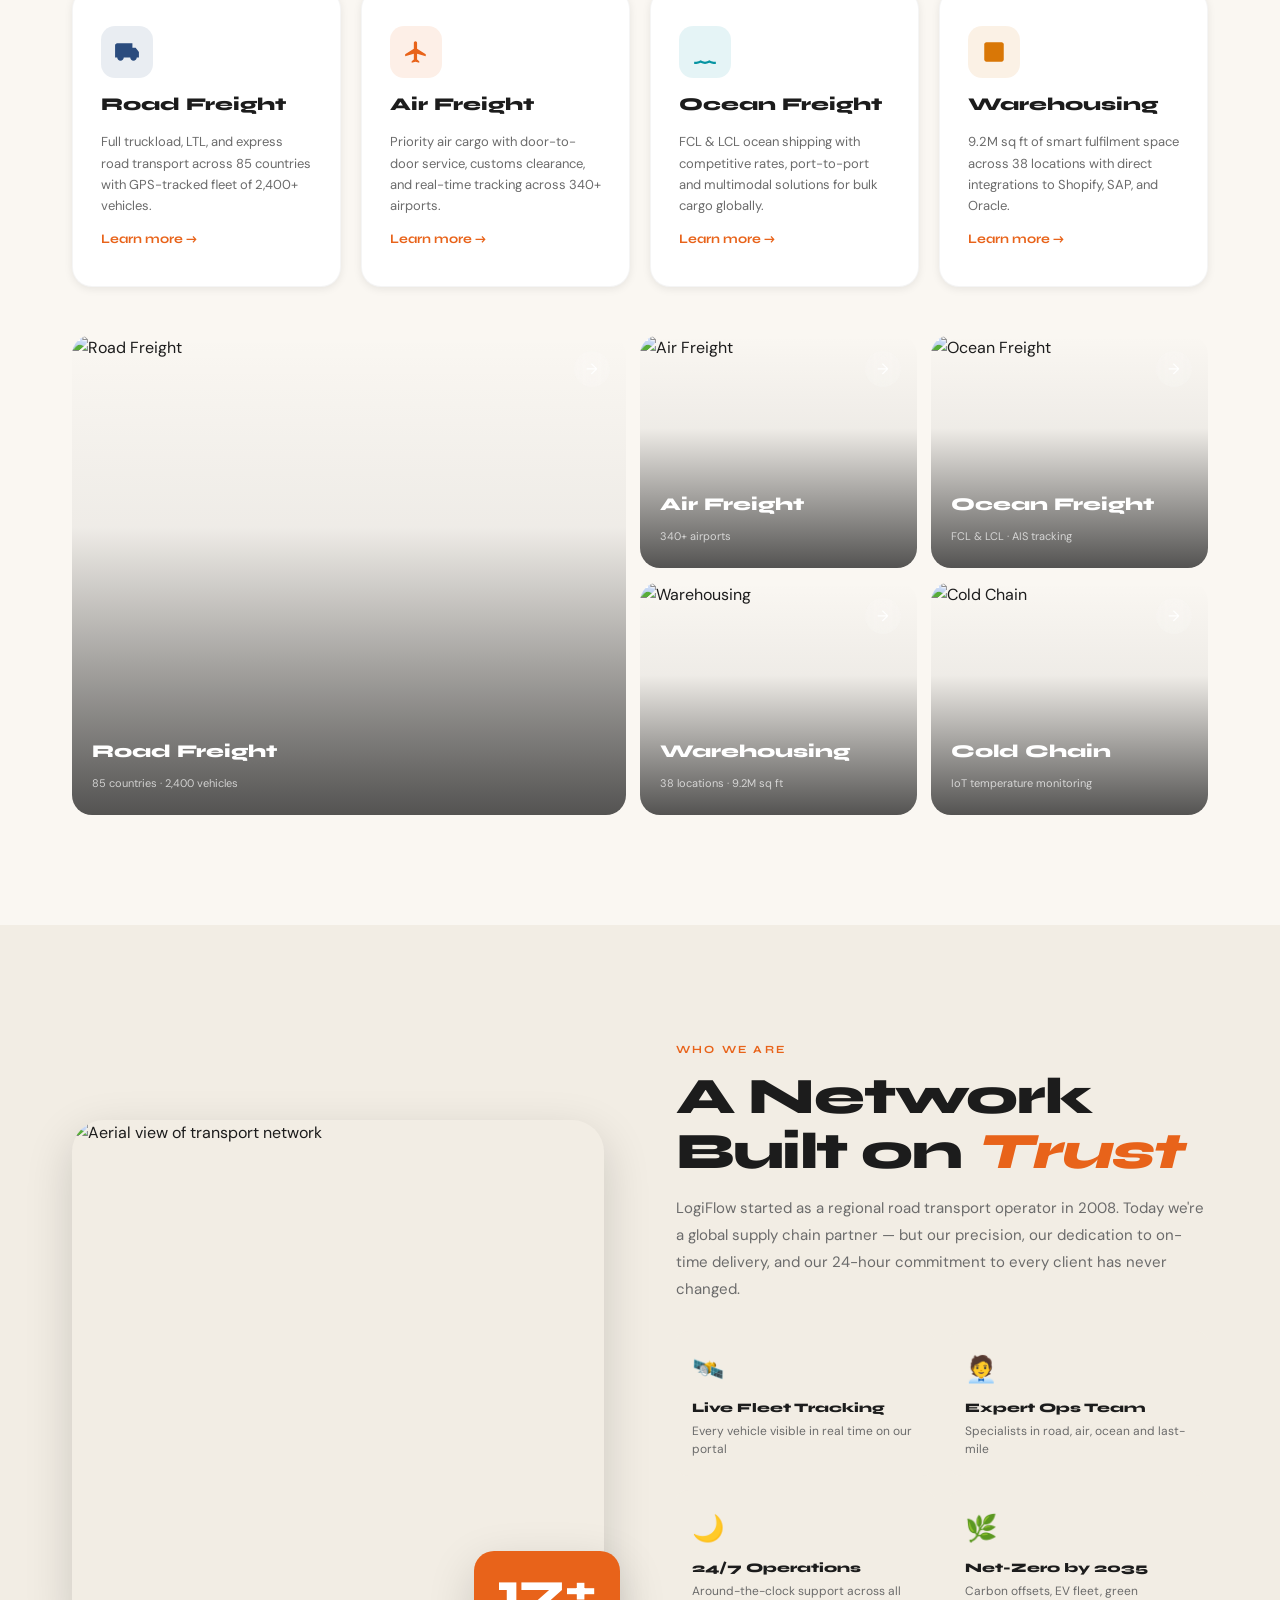
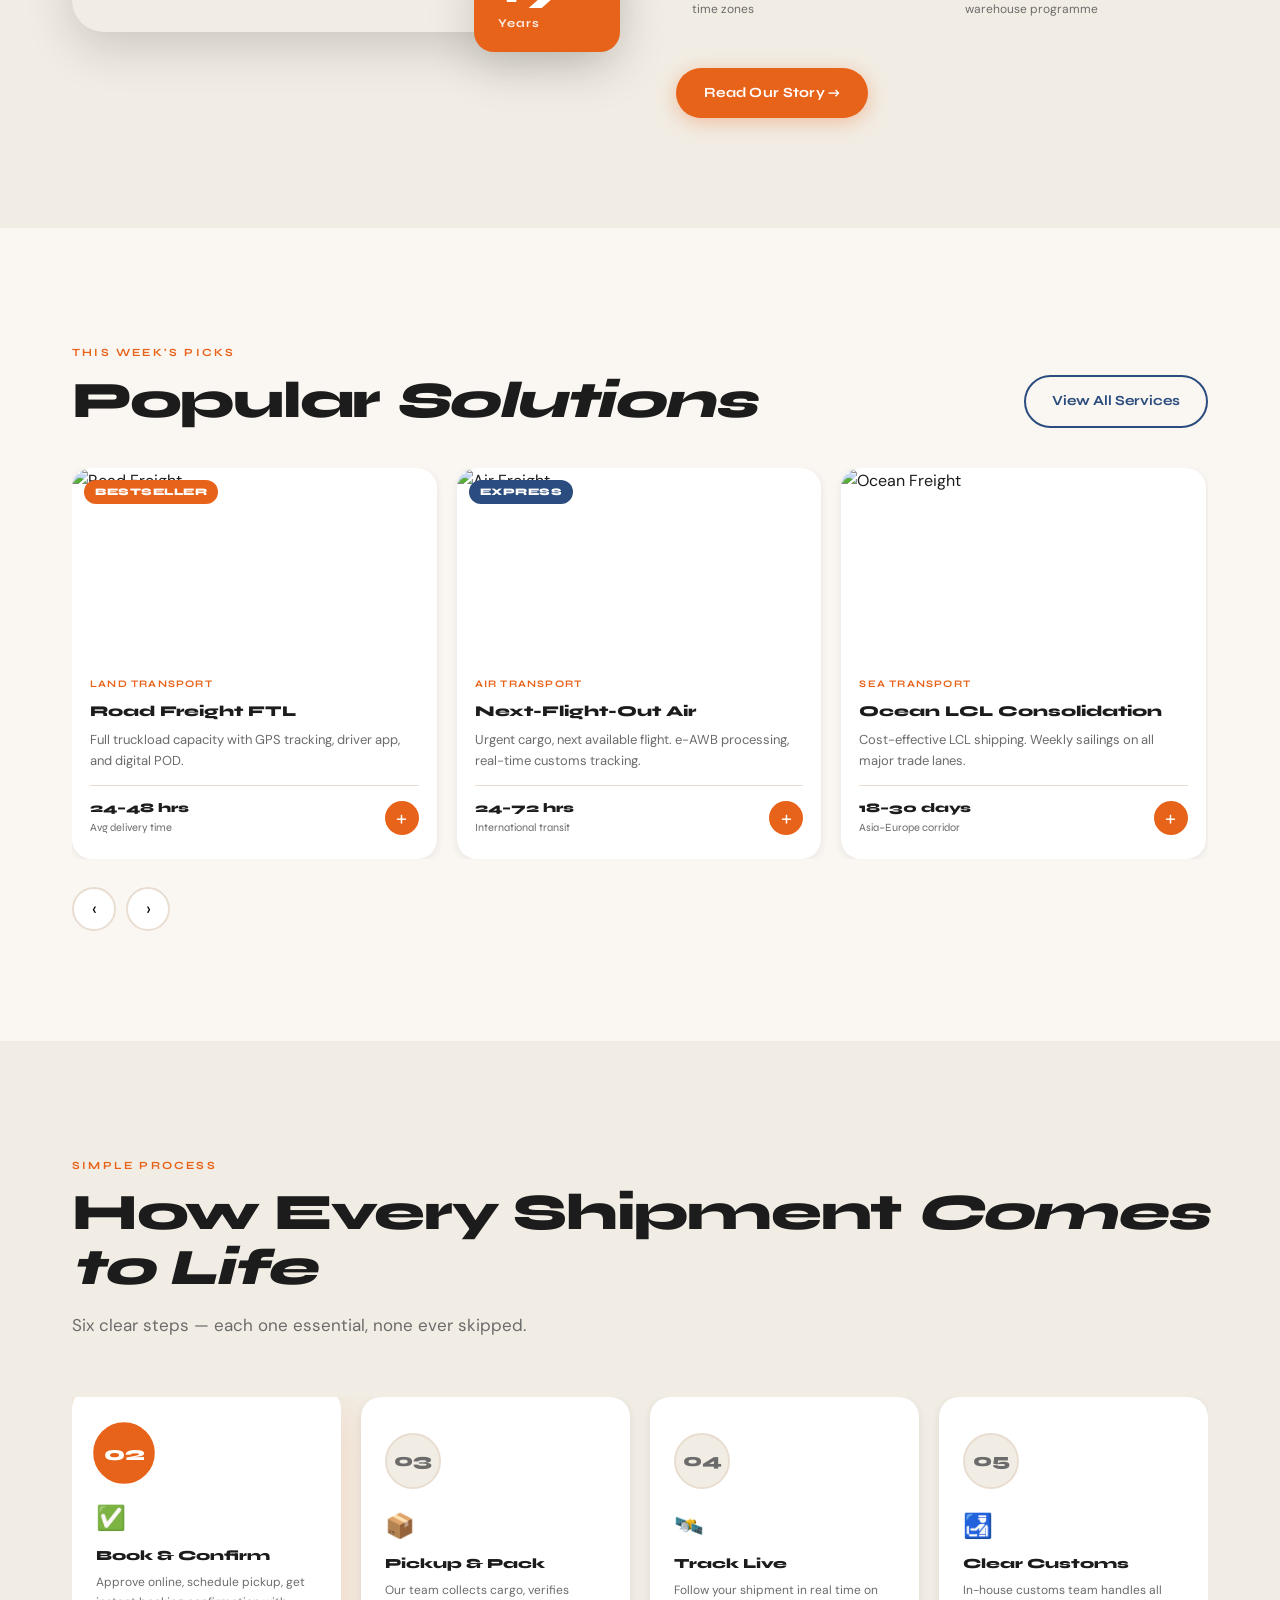
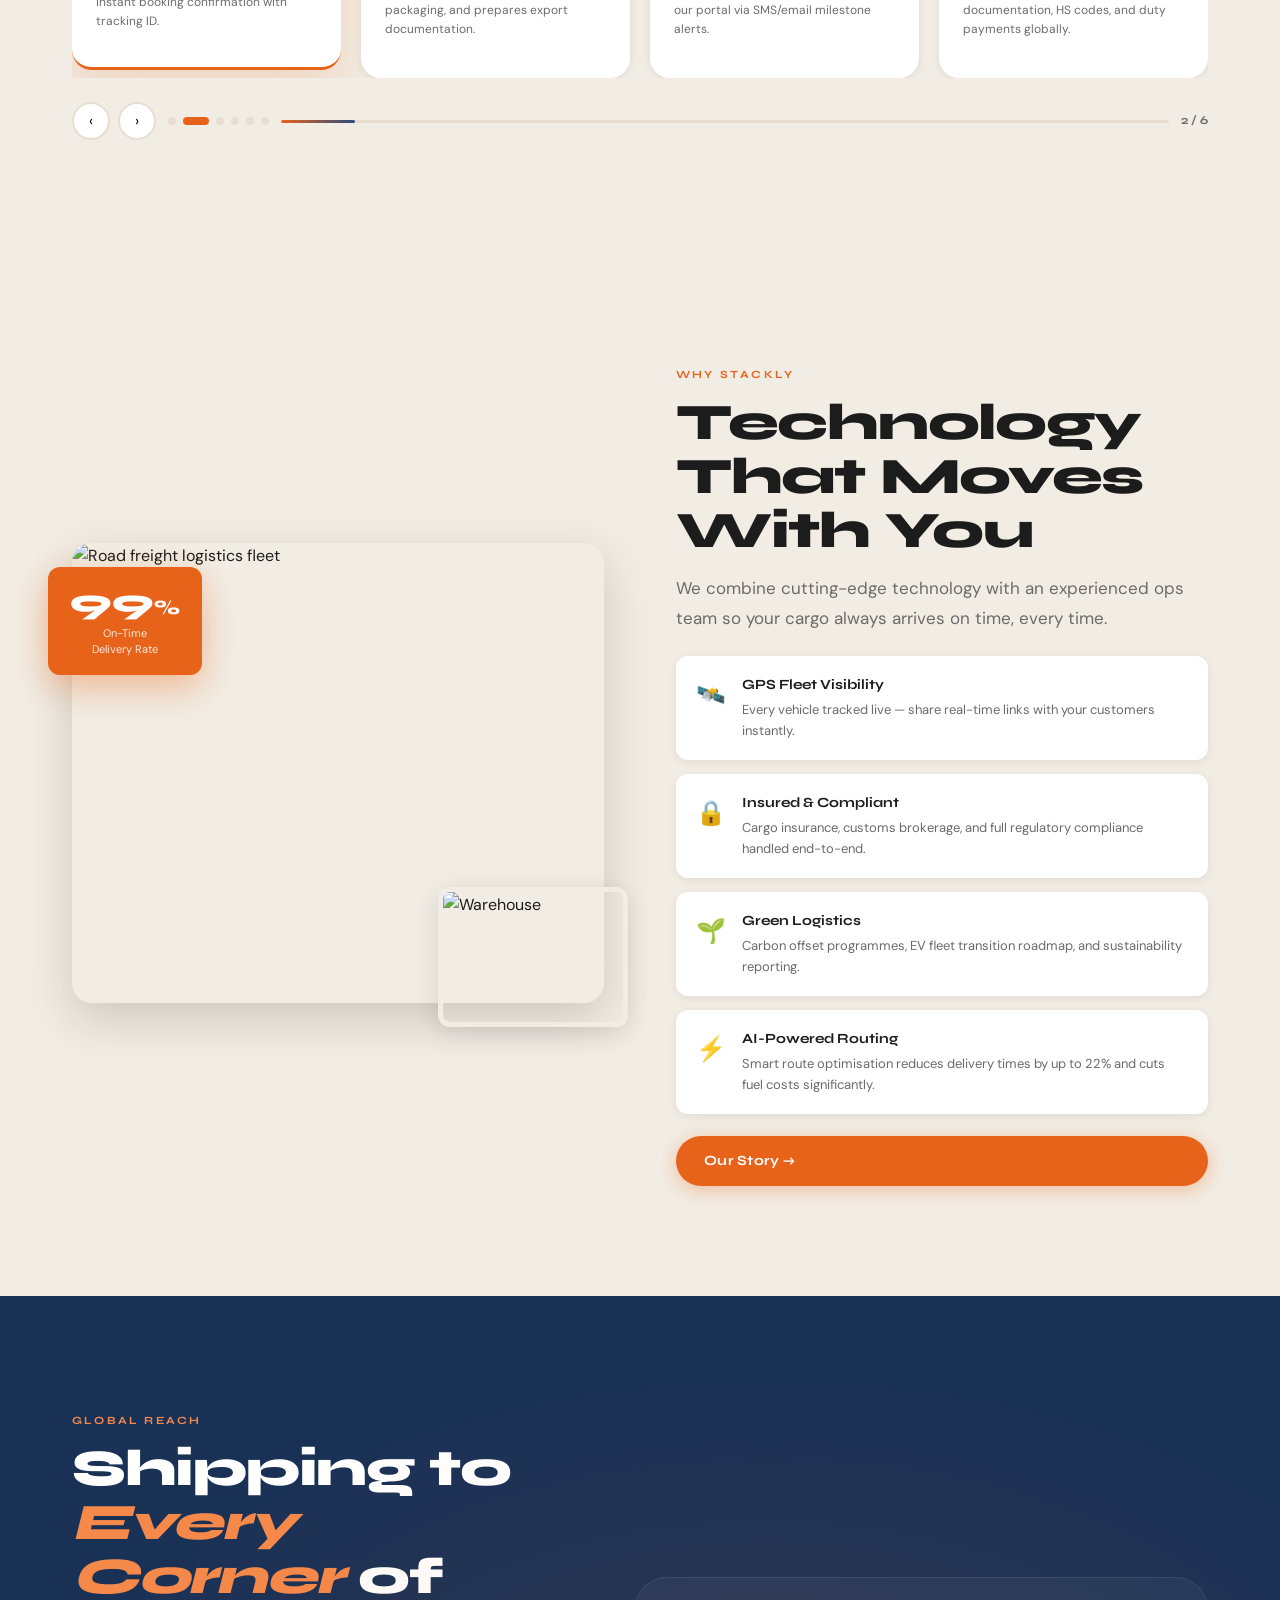
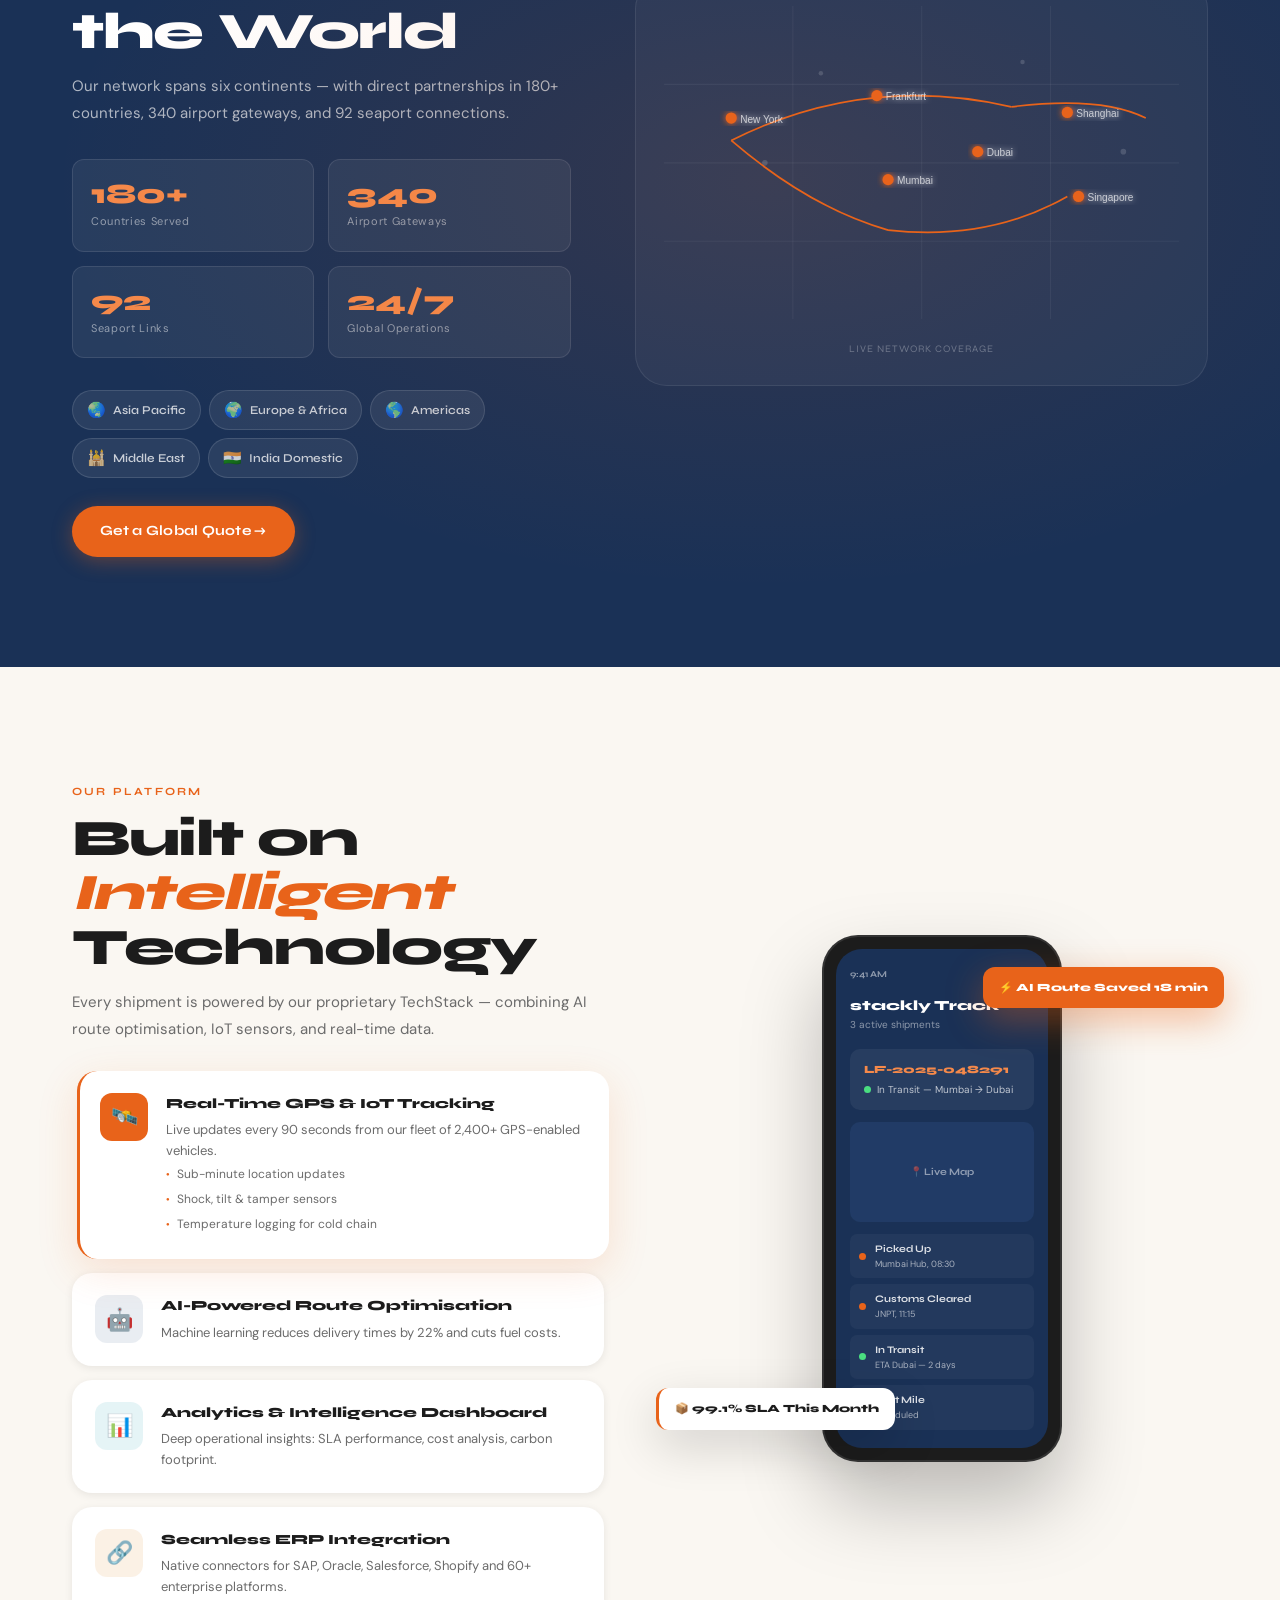
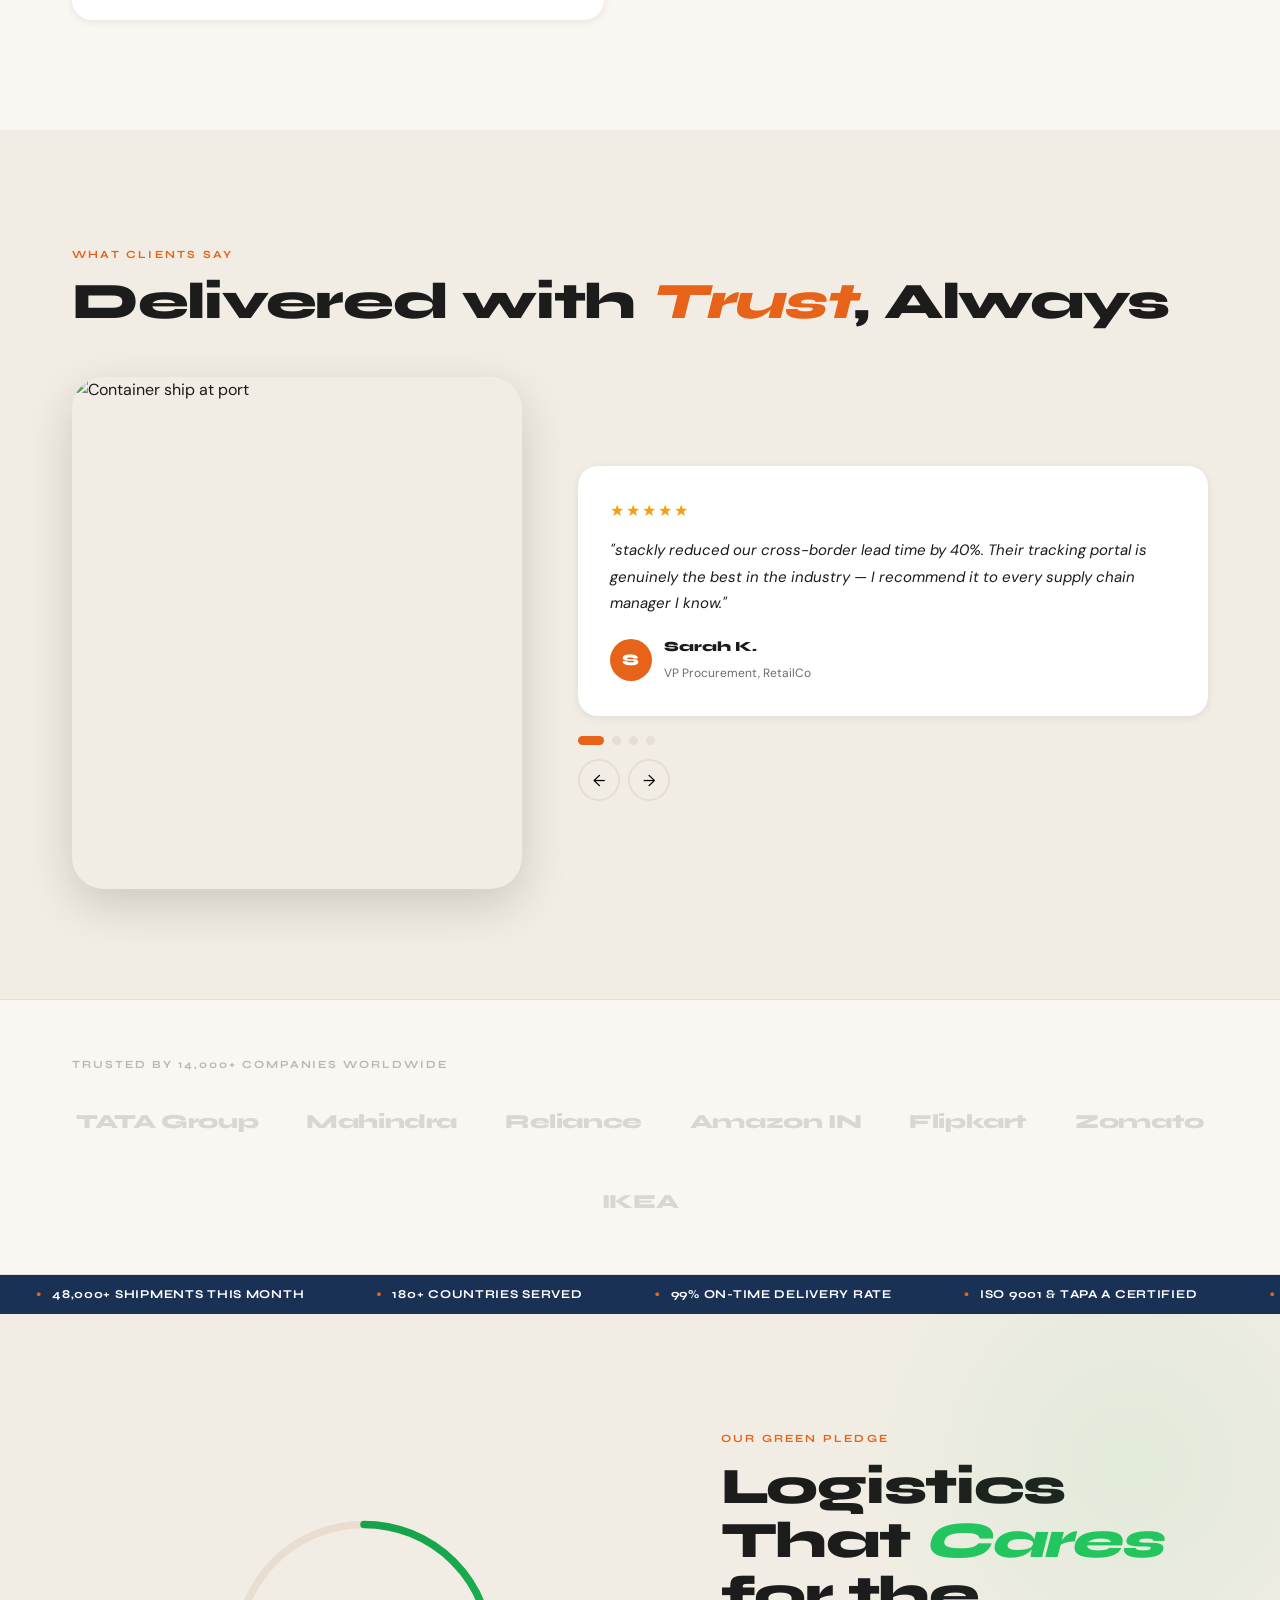
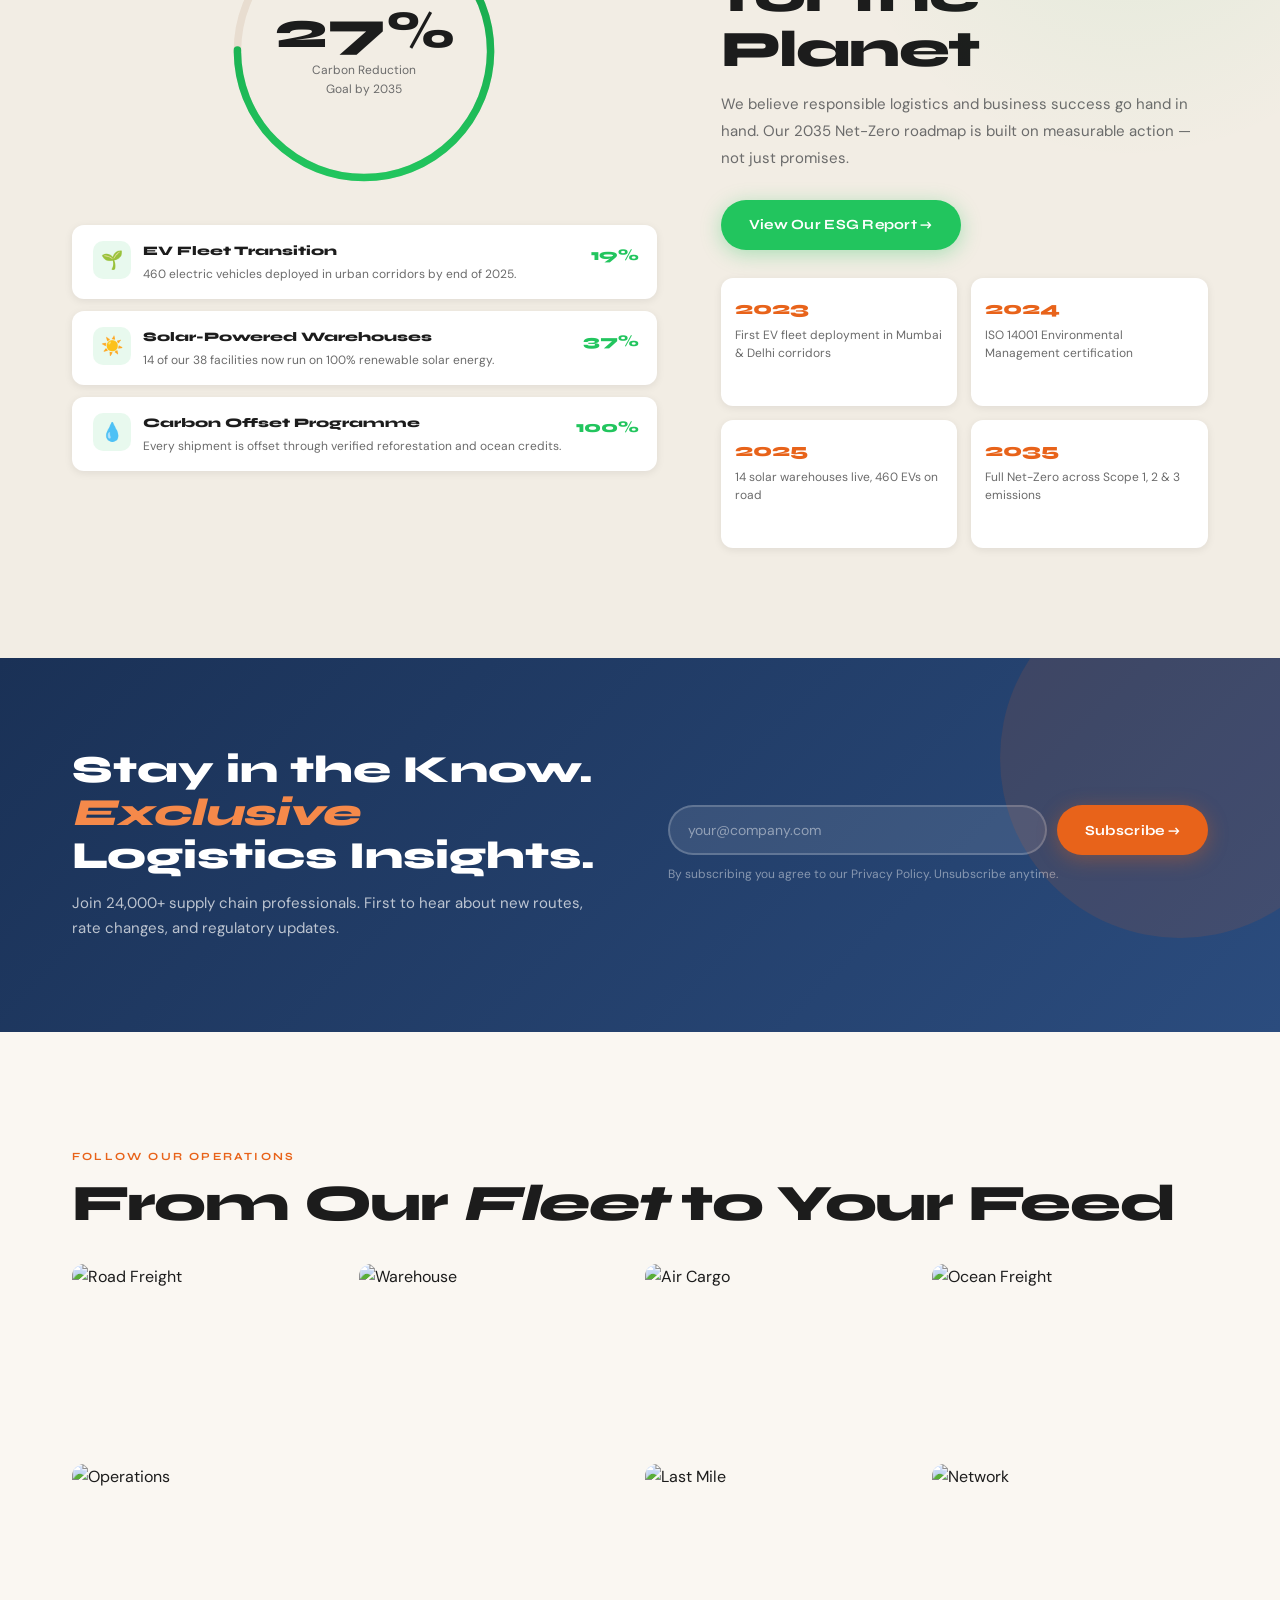
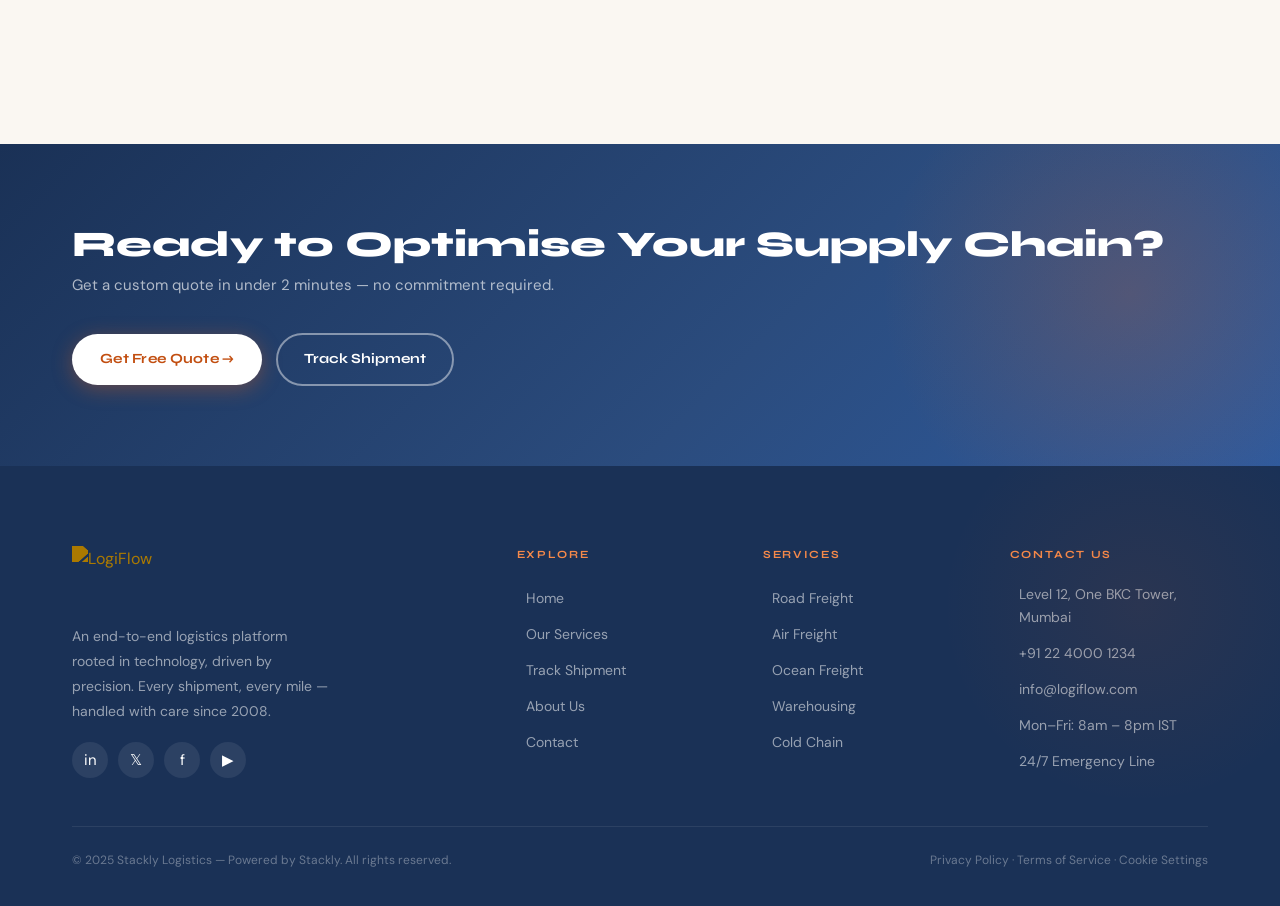
==== commit 05078367: "update" ====
--- a/index.html
+++ b/index.html
@@ -1959,7 +1959,7 @@
       </div>
       <div class="footer-bottom">
         <p>© 2025 Stackly Logistics — Powered by Stackly. All rights reserved.</p>
-        <div class="footer-bottom-logo"><img src="https://wsrv.nl/?url=https://snabsolutions.in/wp-content/uploads/2026/02/stackly-snab-solutions.png&w=200&h=80&output=webp&q=80&fit=inside" alt="Stackly" width="120" /></div>
+       
         <p>Privacy Policy · Terms of Service · Cookie Settings</p>
       </div>
     </div>
